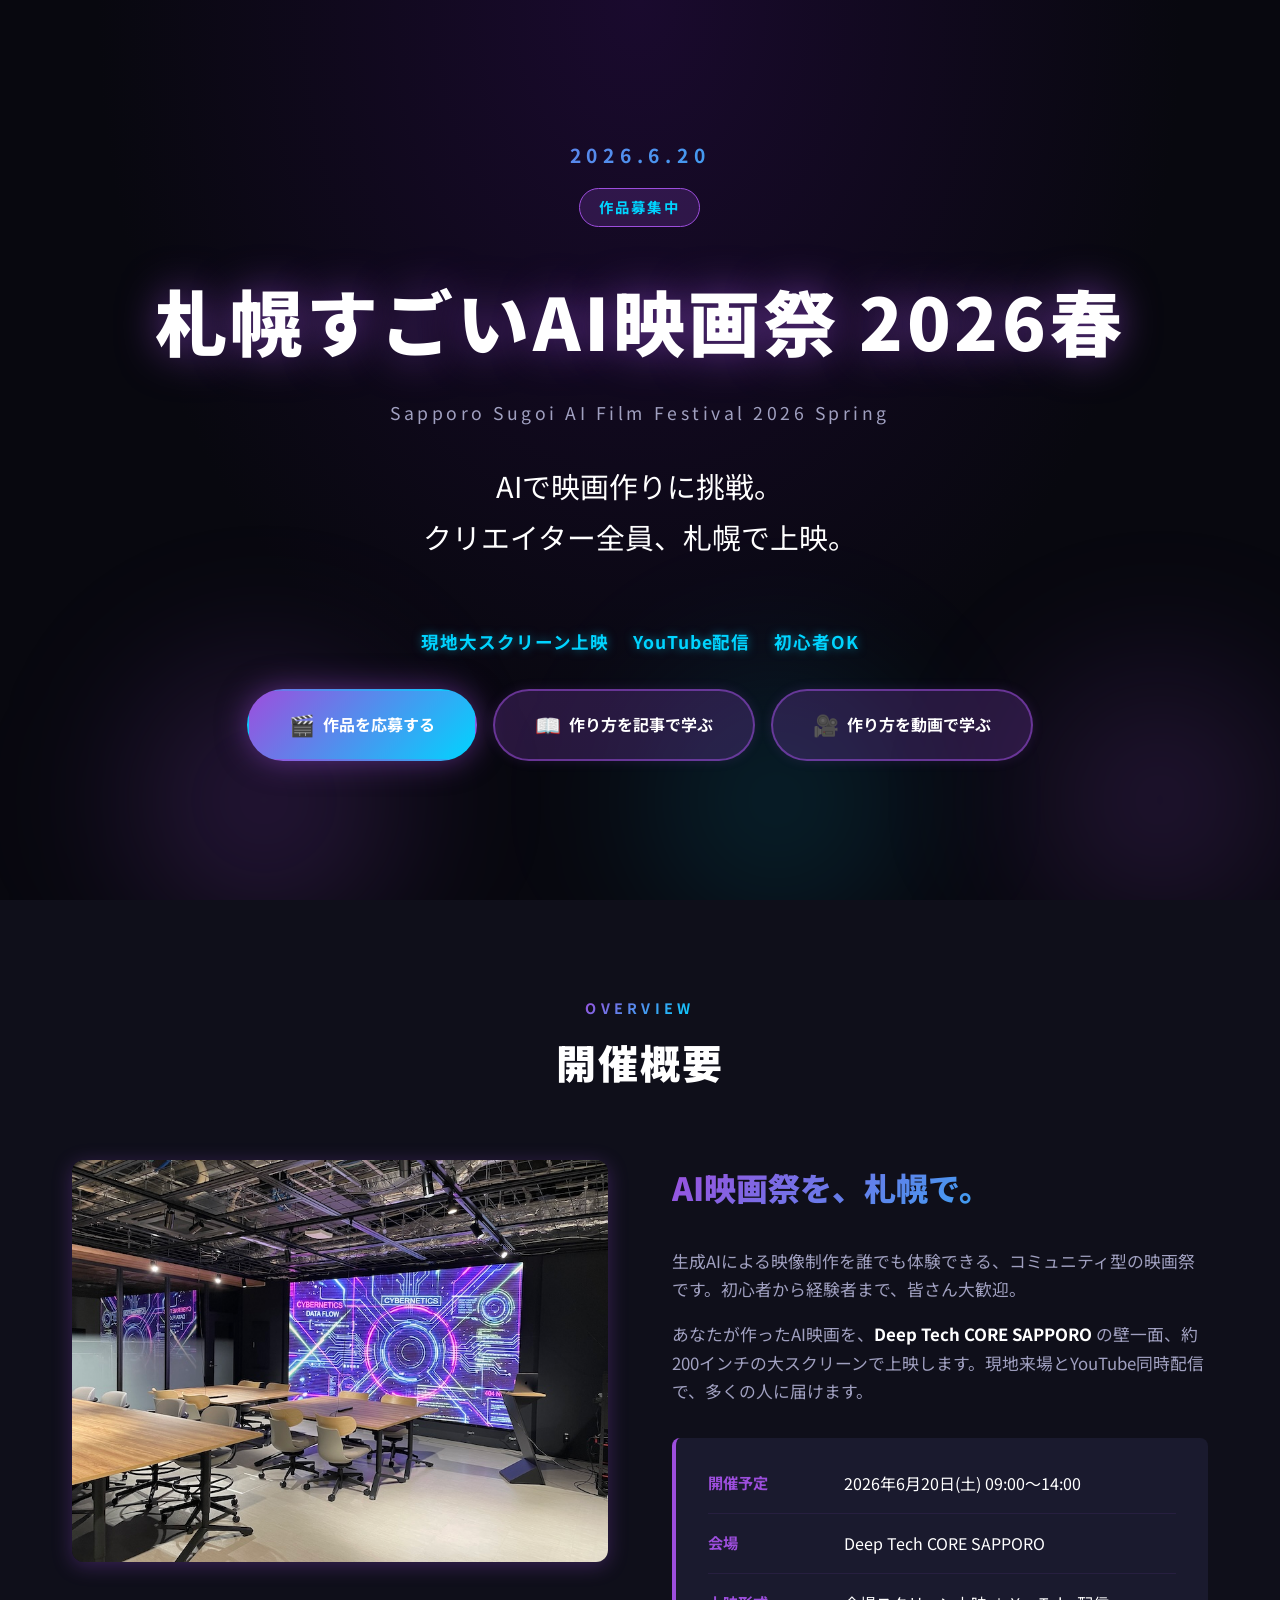
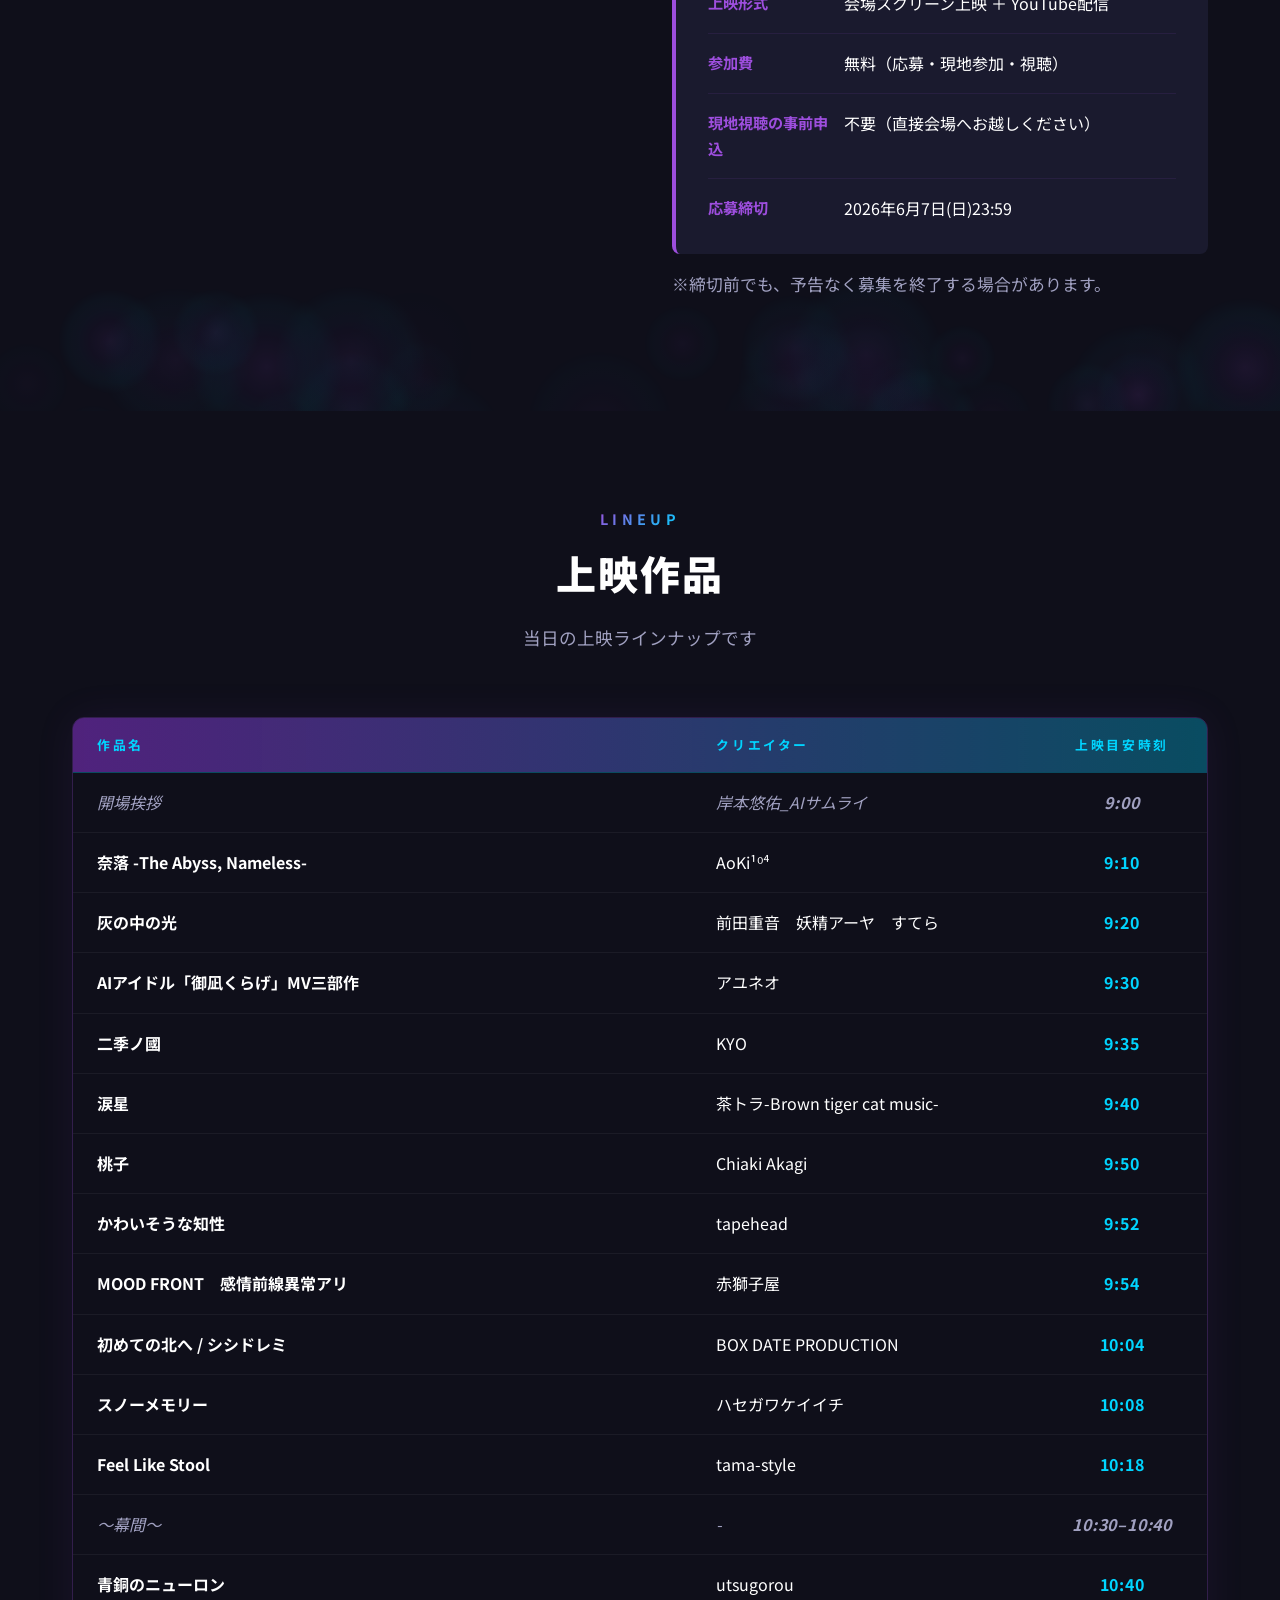
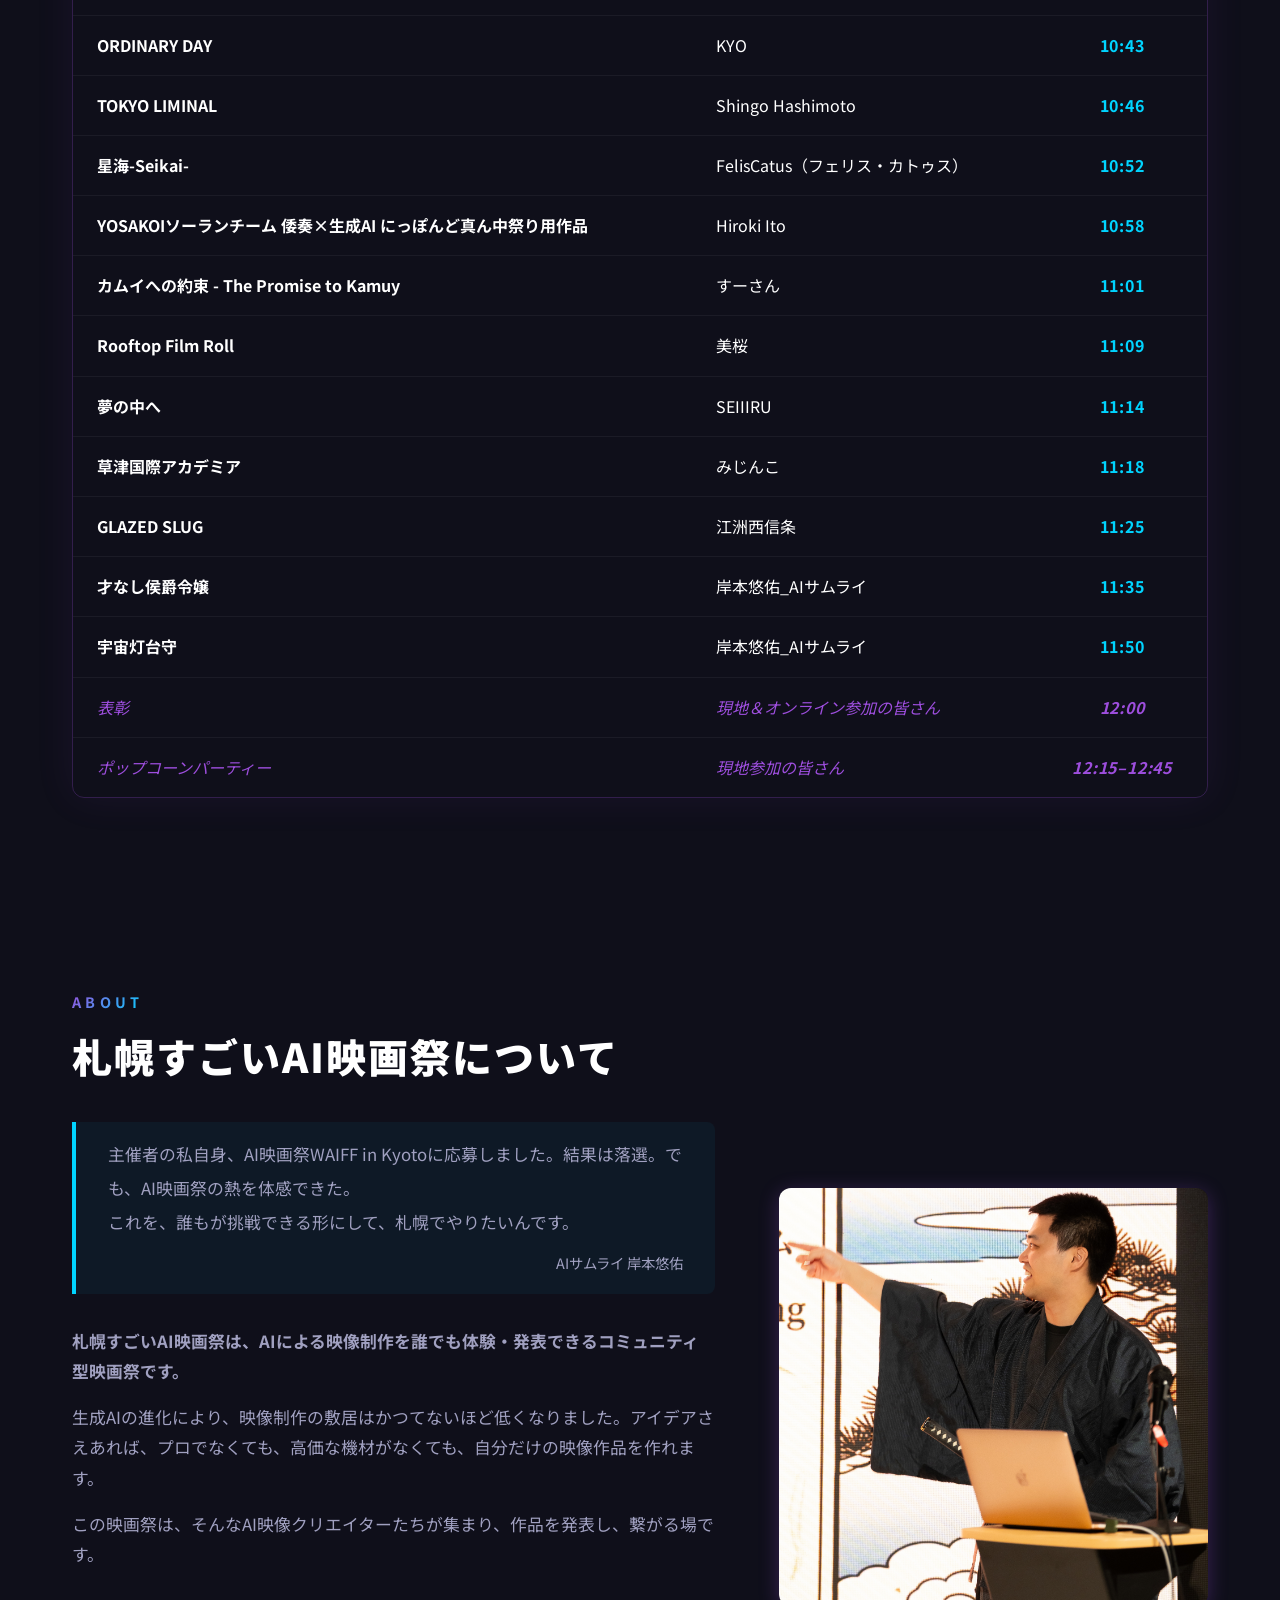
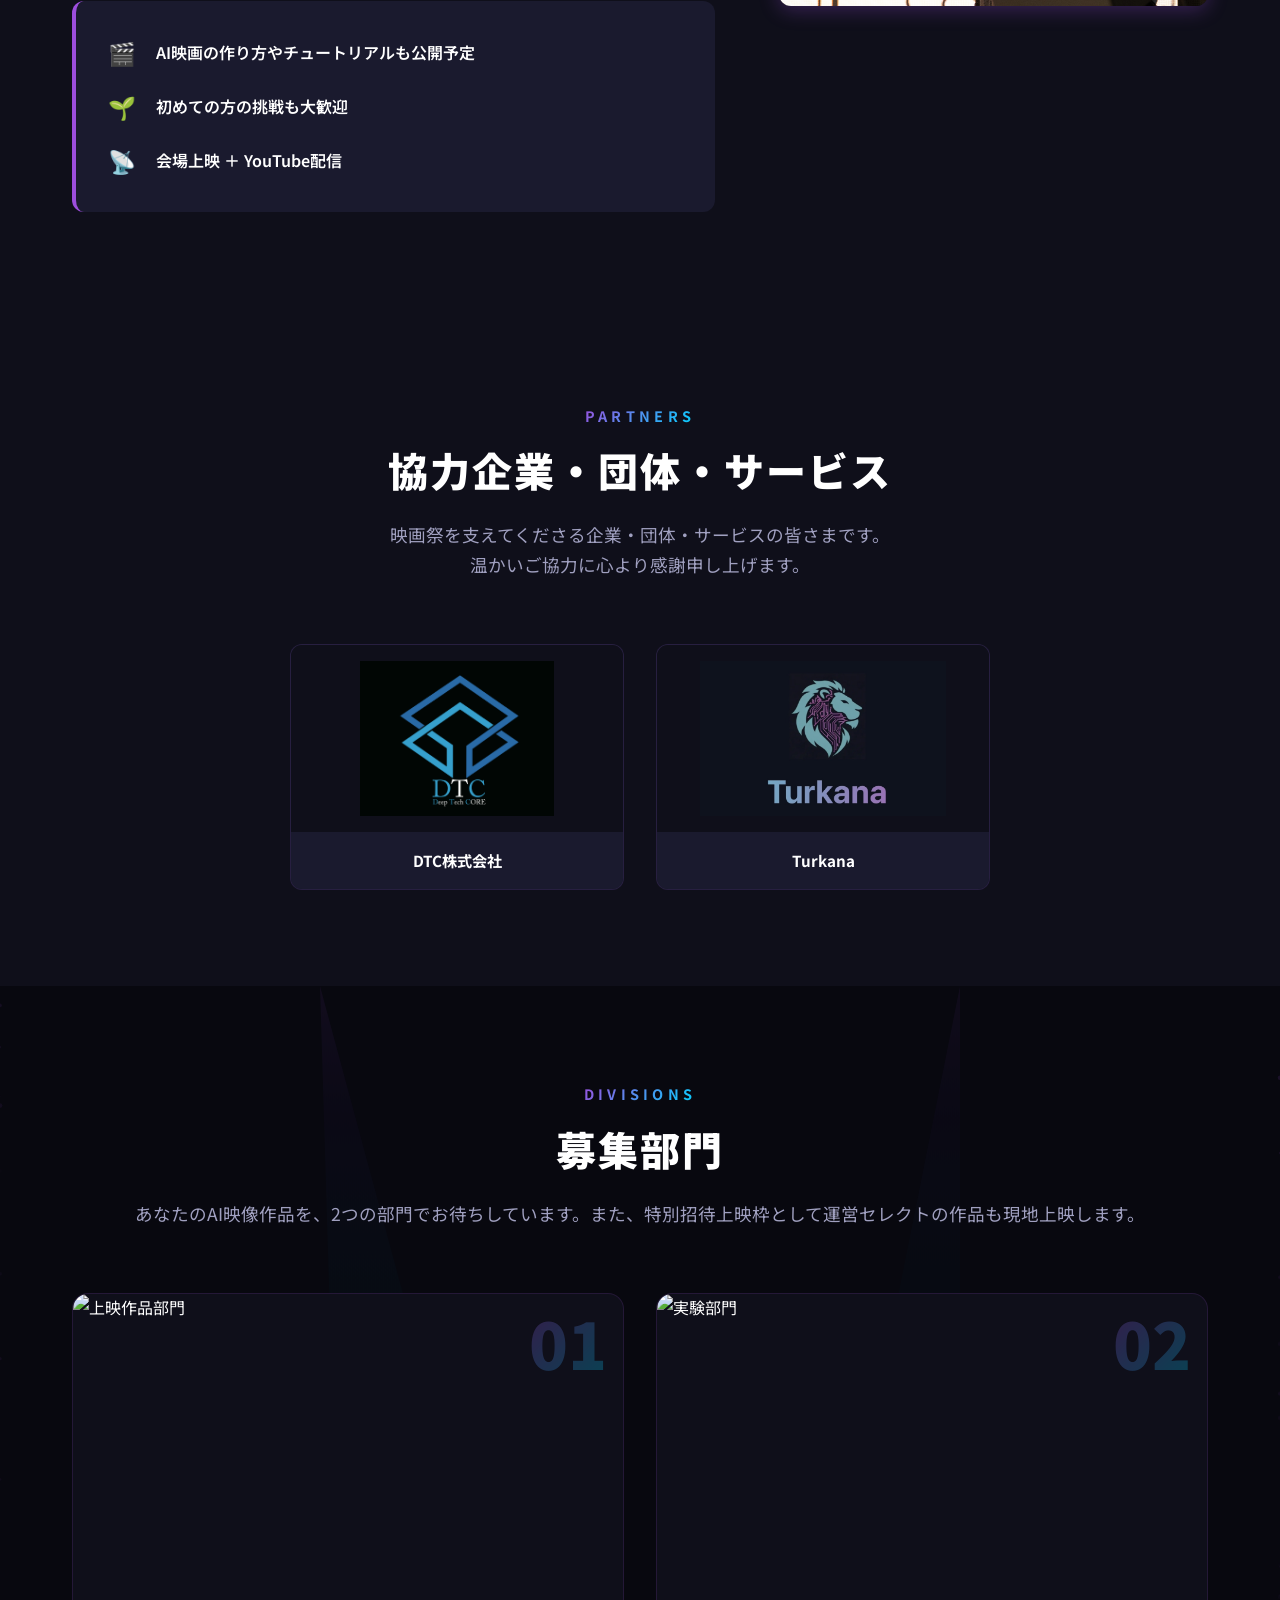
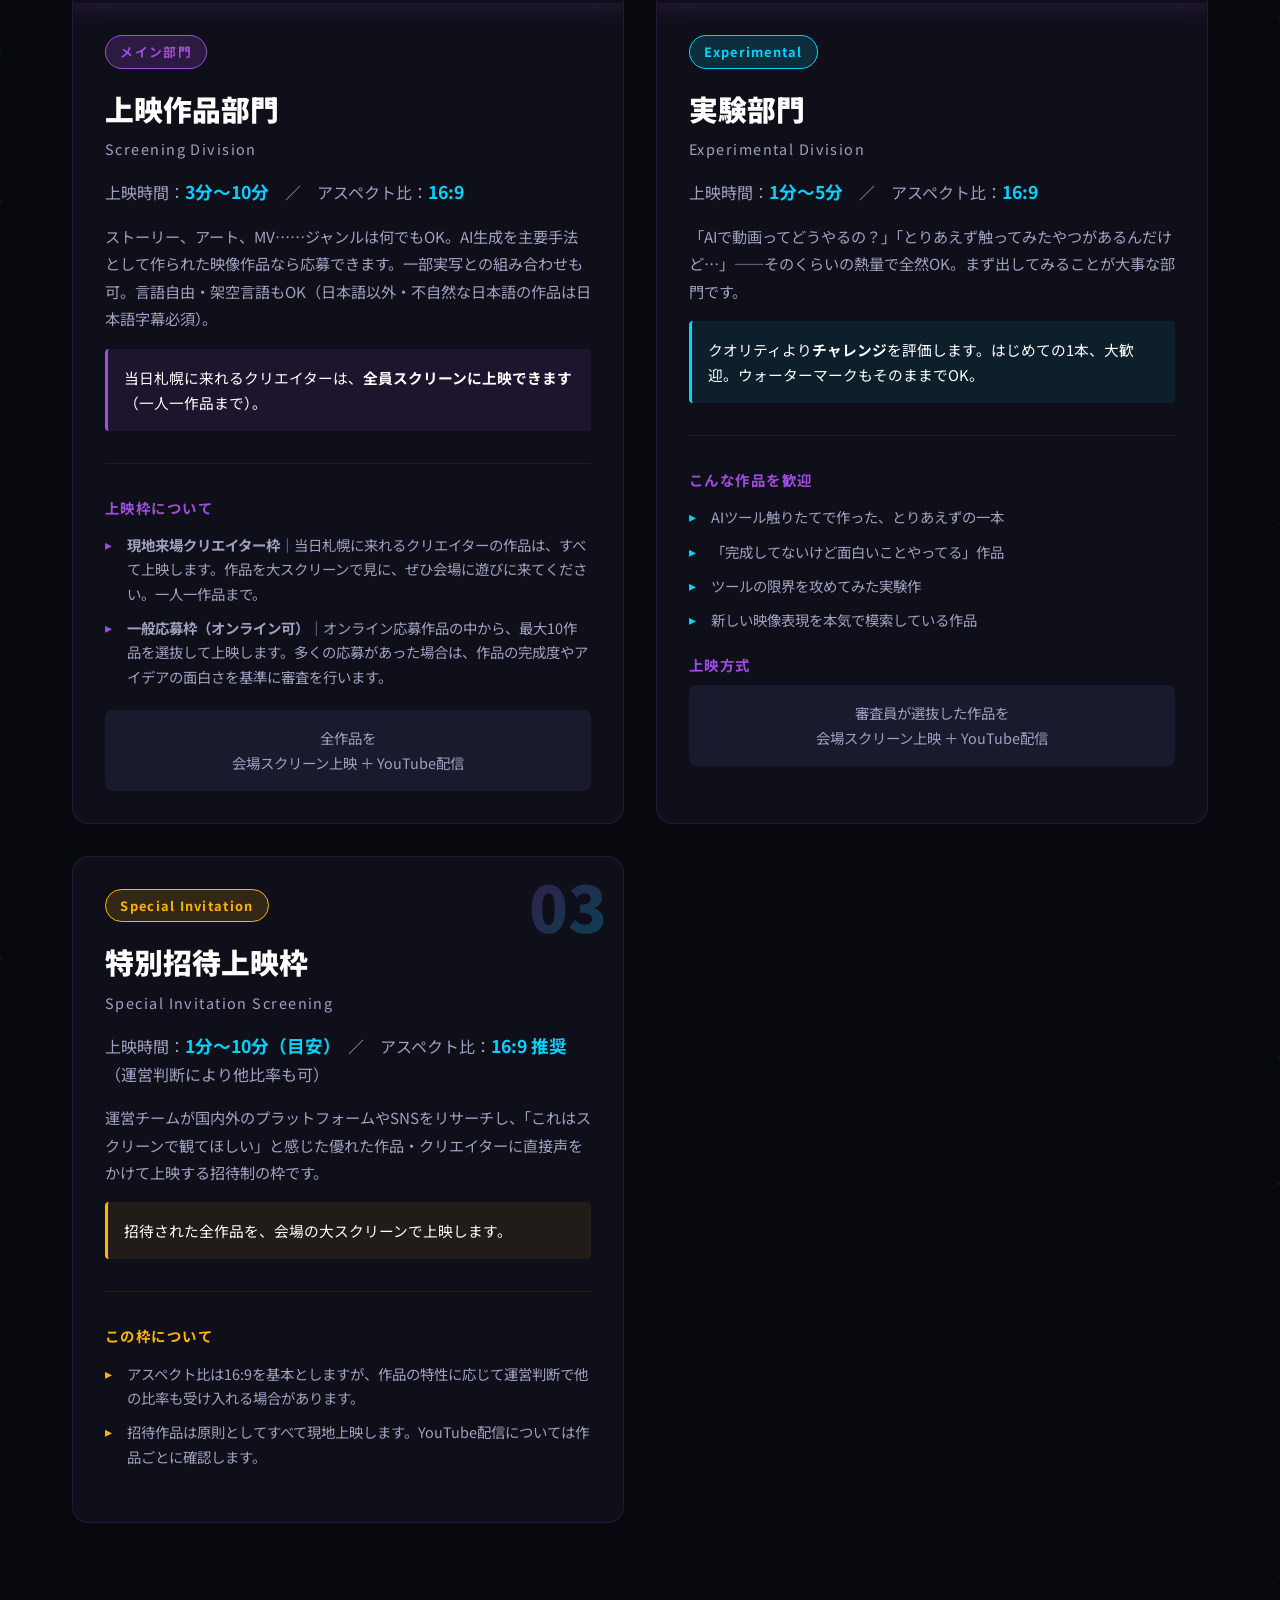
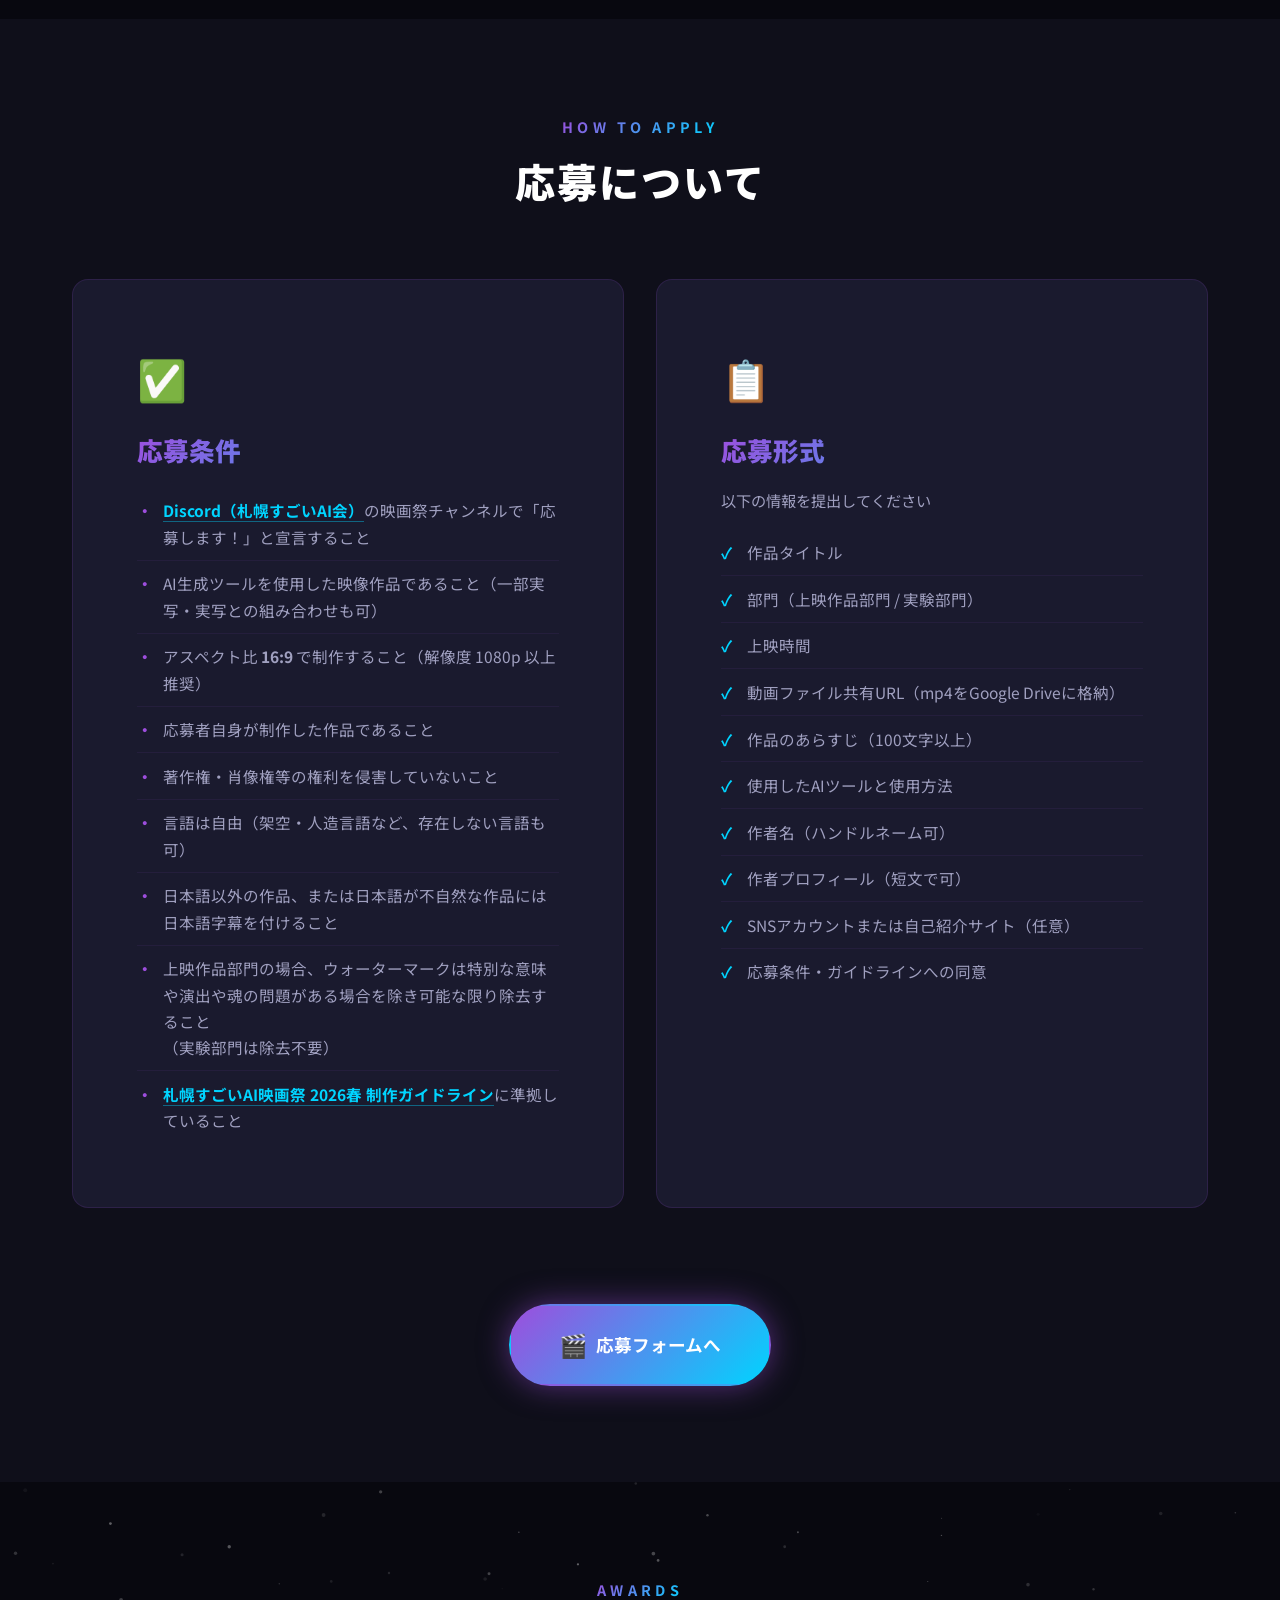
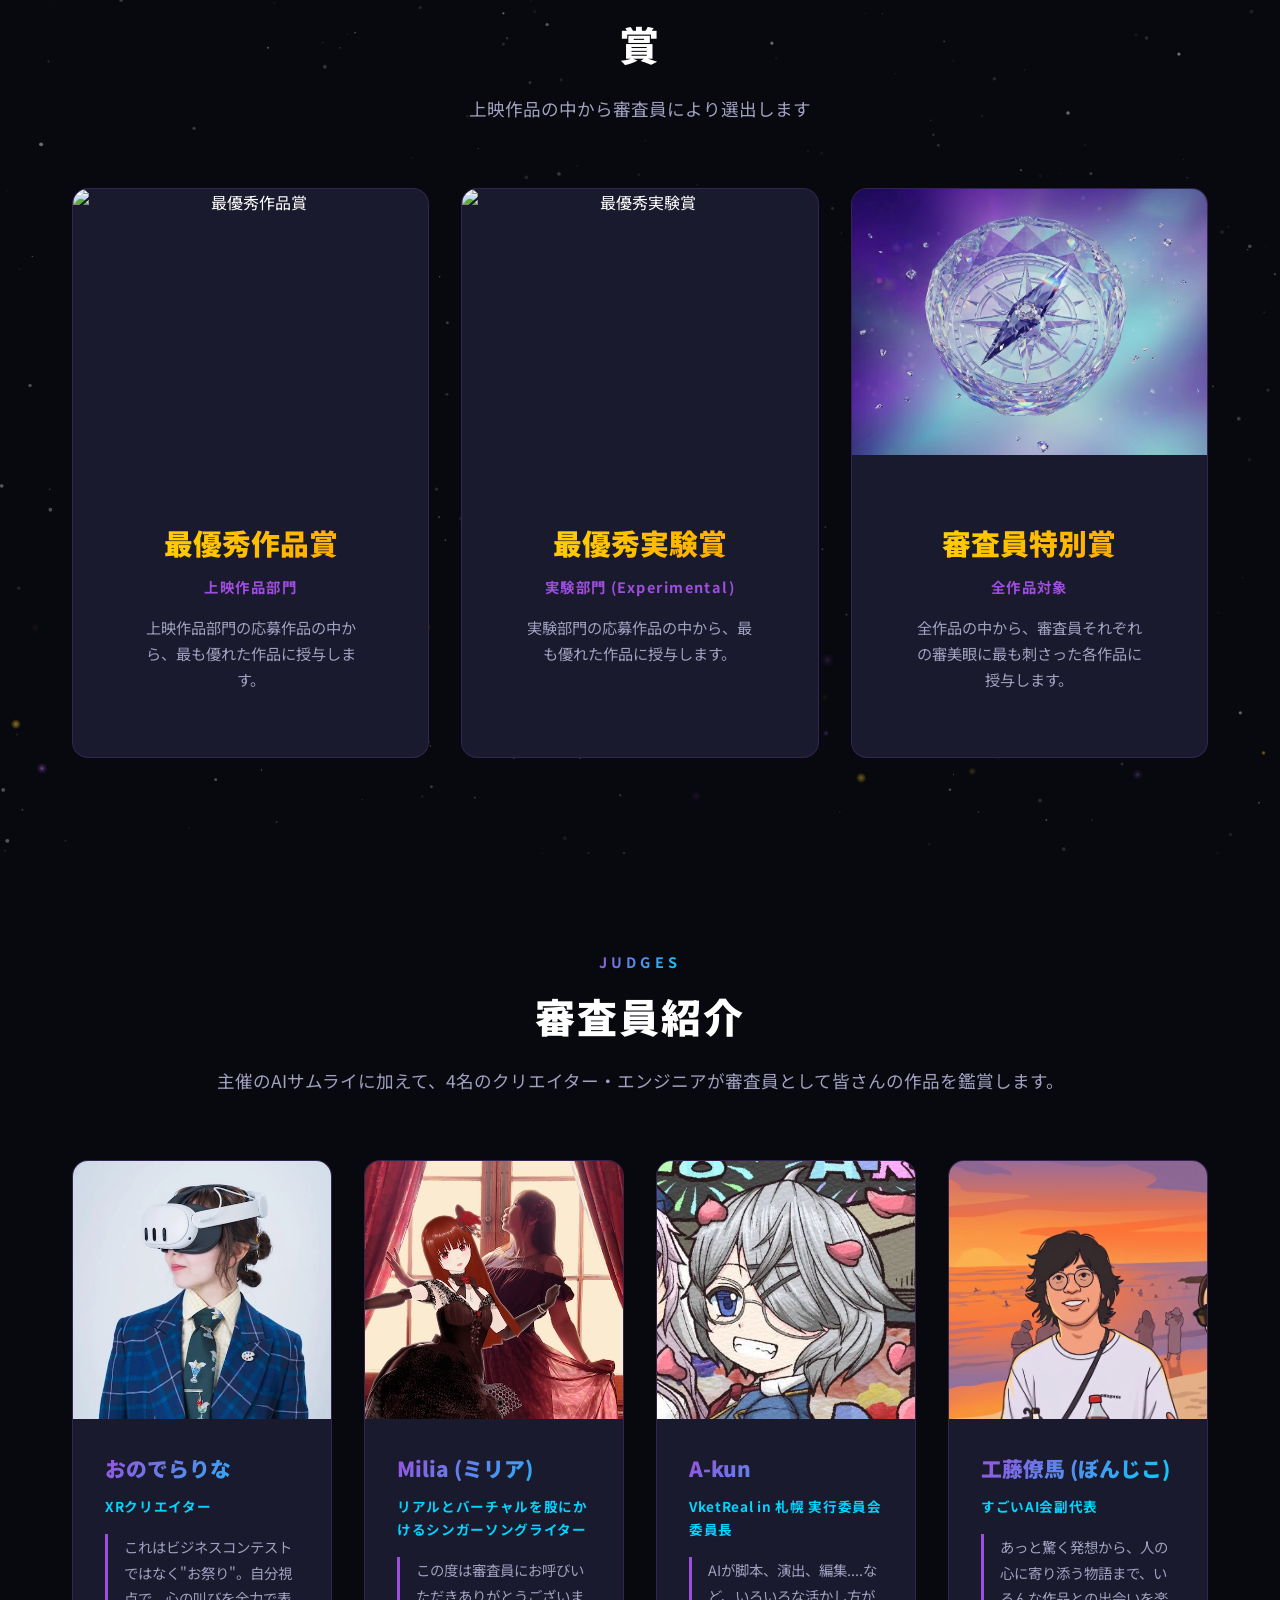
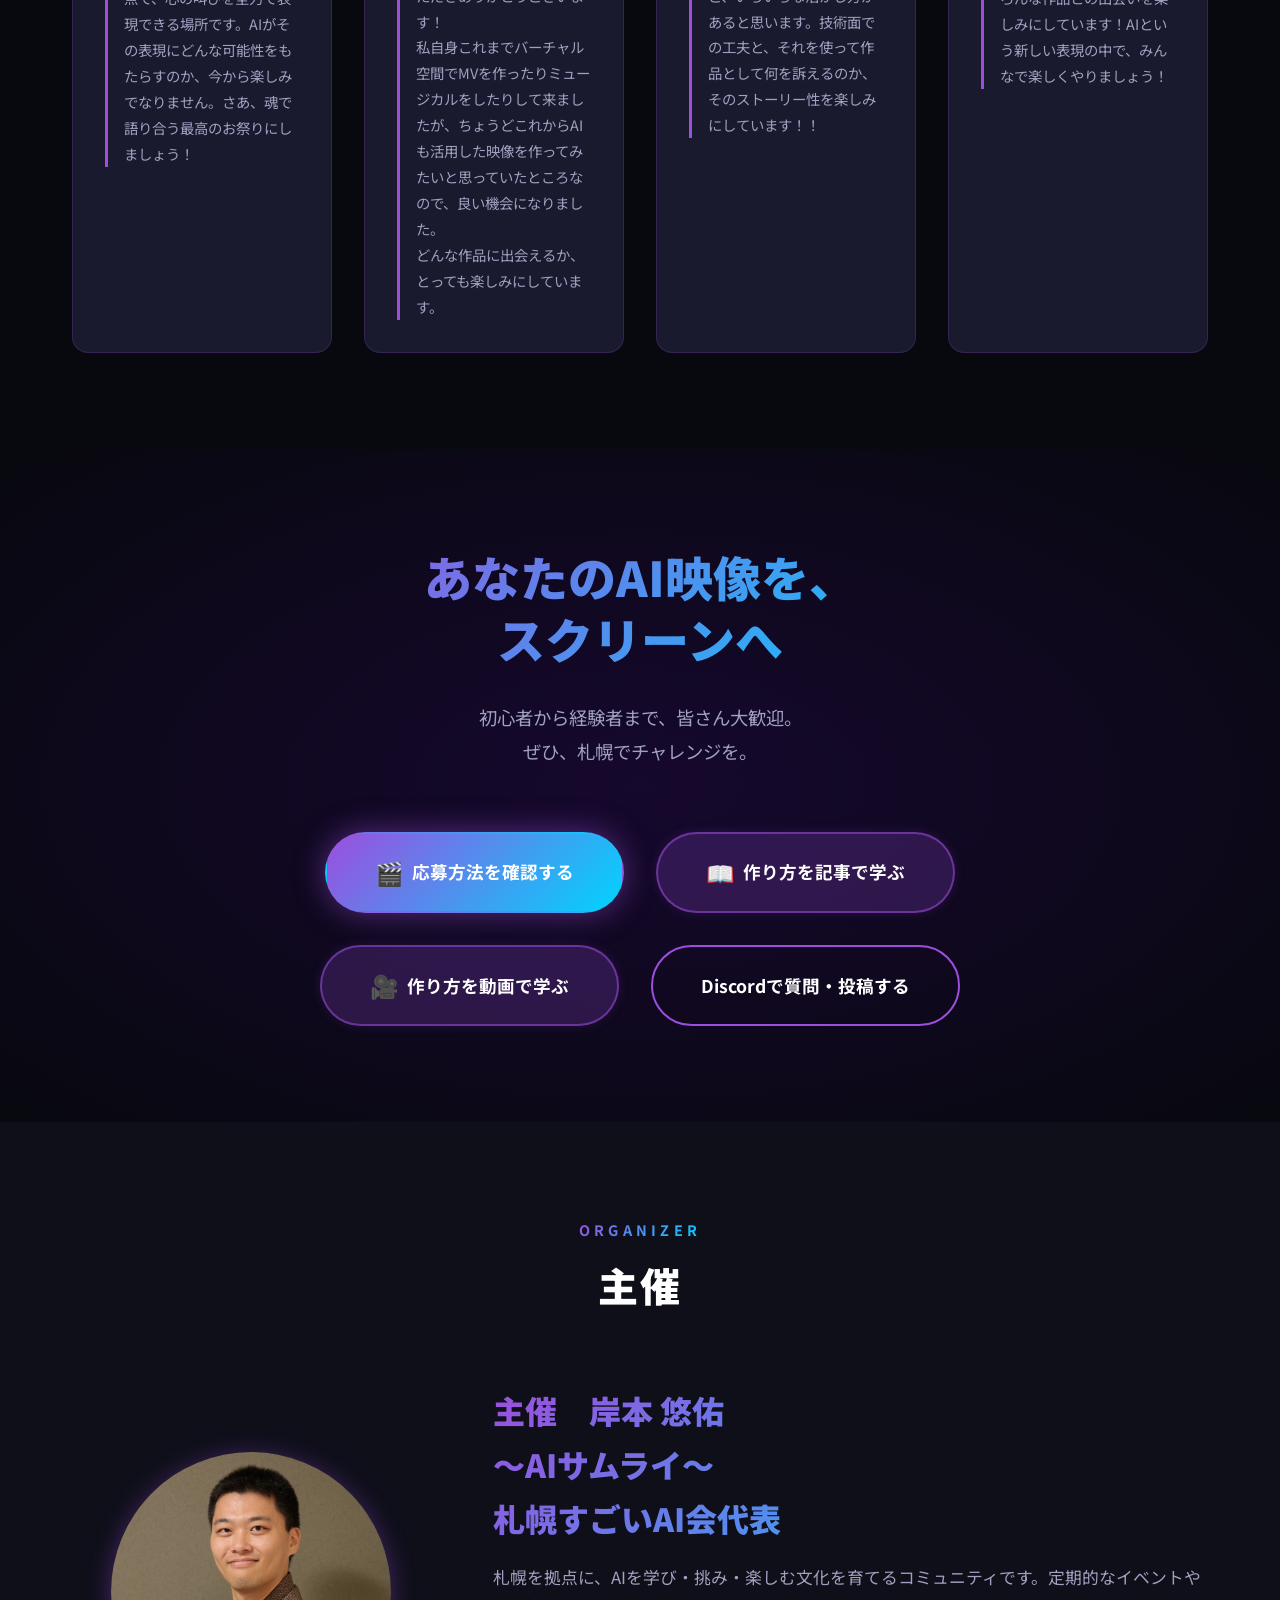
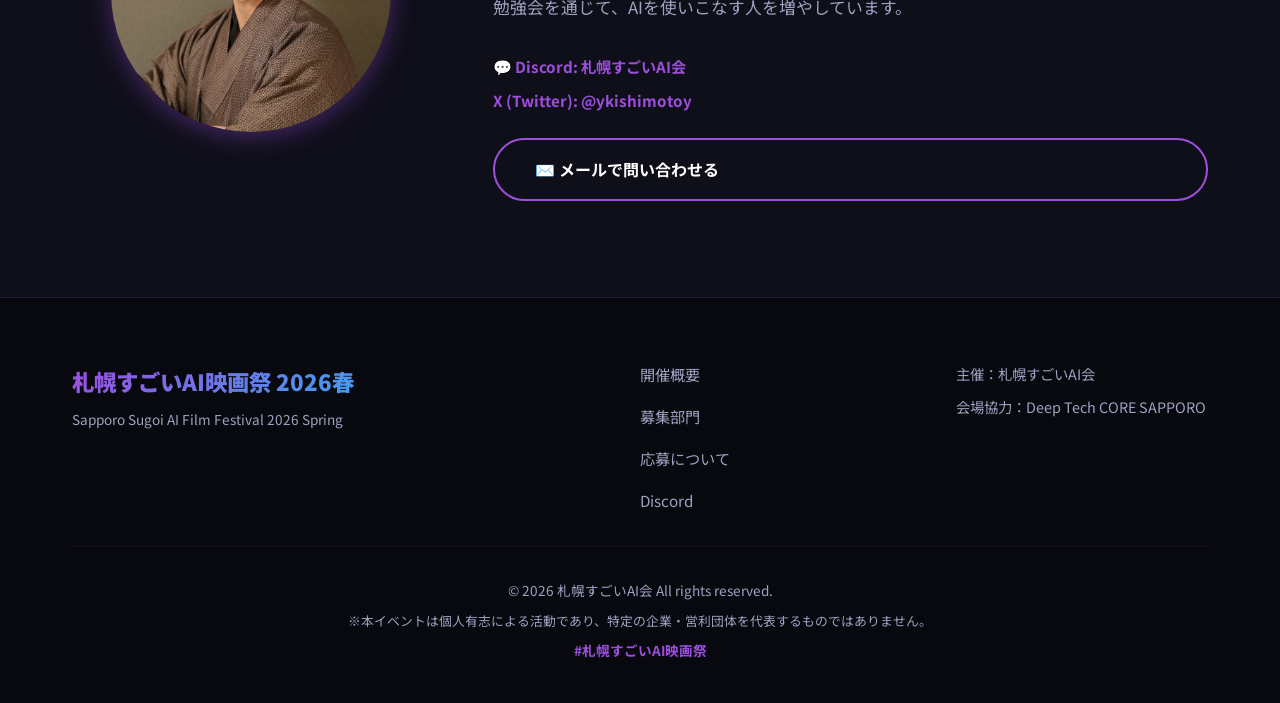
==== index.html @ 8b25ab19 "remove date prefix from screening section description Co-Authored-By: Claude Sonnet 4.6 <noreply@ant" ====
<!DOCTYPE html>
<html lang="ja">
<head>
    <meta charset="UTF-8">
    <meta name="viewport" content="width=device-width, initial-scale=1.0">
    <title>札幌すごいAI映画祭 2026春 | 作品募集中</title>
    <meta name="description" content="生成AIによる映像作品を募集します。AIを使った映画表現を、札幌のスクリーンで上映するコミュニティ型映画祭。2026年6月開催。">
    <!-- OGP Tags -->
    <meta property="og:title" content="札幌すごいAI映画祭 2026春 | 作品募集中">
    <meta property="og:description" content="生成AIによる映像作品を募集します。AIを使った映画表現を、札幌のスクリーンで上映するコミュニティ型映画祭。2026年6月開催。">
    <meta property="og:type" content="website">
    <meta property="og:url" content="https://film.sugoiai.org/">
    <meta property="og:site_name" content="札幌すごいAI映画祭 2026春">
    <meta property="og:image" content="https://film.sugoiai.org/images/logo.png">
    <meta property="og:image:width" content="1200">
    <meta property="og:image:height" content="630">
    <meta property="og:locale" content="ja_JP">
    <!-- Twitter Card Tags -->
    <meta name="twitter:card" content="summary_large_image">
    <meta name="twitter:title" content="札幌すごいAI映画祭 2026春 | 作品募集中">
    <meta name="twitter:description" content="生成AIによる映像作品を募集します。AIを使った映画表現を、札幌のスクリーンで上映するコミュニティ型映画祭。2026年6月開催。">
    <meta name="twitter:image" content="https://film.sugoiai.org/images/logo.png">
    <!-- Favicon -->
    <link rel="icon" type="image/png" href="images/logo.png">
    <link rel="apple-touch-icon" href="images/logo.png">
    <link rel="stylesheet" href="style.css">
    <link rel="preconnect" href="https://fonts.googleapis.com">
    <link rel="preconnect" href="https://fonts.gstatic.com" crossorigin>
    <link href="https://fonts.googleapis.com/css2?family=Noto+Sans+JP:wght@400;700;900&display=swap" rel="stylesheet">
</head>
<body>

    <!-- Hero Section -->
    <section id="hero" class="hero">
        <div class="hero-background">
            <div class="film-particle"></div>
            <div class="film-particle"></div>
            <div class="film-particle"></div>
        </div>
        <div class="hero-placeholder-wrap">
            <!-- [PLACEHOLDER] メインビジュアル画像（推奨: 1920×1080px、映画祭ロゴ入りキービジュアル） -->
        </div>
        <div class="container hero-content">
            <div class="hero-date">2026.6.20</div>
            <div class="hero-badge">作品募集中</div>
            <h1 class="hero-title">
                <span class="title-main">札幌すごいAI映画祭 2026春</span>
                <span class="title-sub">Sapporo Sugoi AI Film Festival 2026 Spring</span>
            </h1>
            <p class="hero-tagline">AIで映画作りに挑戦。<br>クリエイター全員、札幌で上映。</p>
            <div class="hero-info-badge">
                <span>現地大スクリーン上映</span>
                <span>YouTube配信</span>
                <span>初心者OK</span>
            </div>
            <div class="hero-cta">
                <a href="#divisions" class="btn btn-primary">
                    <span class="btn-icon">🎬</span>
                    <span class="btn-text">作品を応募する</span>
                </a>
                <a href="https://zenn.dev/acntechjp/articles/0f53e090b62657" target="_blank" rel="noopener noreferrer" class="btn btn-learn">
                    <span class="btn-icon">📖</span>
                    <span class="btn-text">作り方を記事で学ぶ</span>
                </a>
                <a href="https://dojo.sugoiai.org/#creative" target="_blank" rel="noopener noreferrer" class="btn btn-learn">
                    <span class="btn-icon">🎥</span>
                    <span class="btn-text">作り方を動画で学ぶ</span>
                </a>
            </div>
        </div>
    </section>

    <!-- Overview Section -->
    <section id="overview" class="section overview">
        <canvas id="filmGrainCanvas" class="film-grain-canvas"></canvas>
        <div class="container">
            <div class="section-header">
                <h2 class="section-title">
                    <span class="title-en">OVERVIEW</span>
                    <span class="title-ja">開催概要</span>
                </h2>
            </div>
            <div class="overview-content">
                <div class="overview-main">
                    <div class="overview-image-wrap">
                        <img src="images/DTC.JPG" alt="Deep Tech CORE SAPPORO 会場" class="venue-image">
                    </div>
                    <div class="overview-text">
                        <h3 class="overview-subtitle">AI映画祭を、札幌で。</h3>
                        <p>生成AIによる映像制作を誰でも体験できる、コミュニティ型の映画祭です。初心者から経験者まで、皆さん大歓迎。</p>
                        <p>あなたが作ったAI映画を、<strong>Deep Tech CORE SAPPORO</strong> の壁一面、約200インチの大スクリーンで上映します。現地来場とYouTube同時配信で、多くの人に届けます。</p>
                        <div class="event-info">
                            <div class="info-item">
                                <div class="info-label">開催予定</div>
                                <div class="info-value">2026年6月20日(土) 09:00〜14:00</div>
                            </div>
                            <div class="info-item">
                                <div class="info-label">会場</div>
                                <div class="info-value">Deep Tech CORE SAPPORO</div>
                            </div>
                            <div class="info-item">
                                <div class="info-label">上映形式</div>
                                <div class="info-value">会場スクリーン上映 ＋ YouTube配信</div>
                            </div>
                            <div class="info-item">
                                <div class="info-label">参加費</div>
                                <div class="info-value">無料（応募・現地参加・視聴）</div>
                            </div>
                            <div class="info-item">
                                <div class="info-label">現地視聴の事前申込</div>
                                <div class="info-value">不要（直接会場へお越しください）</div>
                            </div>
                            <div class="info-item">
                                <div class="info-label">応募締切</div>
                                <div class="info-value">2026年6月7日(日)23:59</div>
                            </div>
                        </div>
                        <p class="overview-note">※締切前でも、予告なく募集を終了する場合があります。</p>
                    </div>
                </div>
            </div>
        </div>
    </section>

    <!-- Screening Works Section -->
    <section id="screening" class="section screening">
        <div class="container">
            <div class="section-header">
                <h2 class="section-title">
                    <span class="title-en">LINEUP</span>
                    <span class="title-ja">上映作品</span>
                </h2>
                <p class="section-description">当日の上映ラインナップです</p>
            </div>
            <div class="screening-table-wrap">
                <table class="screening-table">
                    <thead>
                        <tr>
                            <th>作品名</th>
                            <th>クリエイター</th>
                            <th>上映目安時刻</th>
                        </tr>
                    </thead>
                    <tbody>
                        <tr class="screening-row-intermission">
                            <td data-label="作品名">開場挨拶</td>
                            <td data-label="クリエイター">岸本悠佑_AIサムライ</td>
                            <td data-label="上映目安時刻">9:00</td>
                        </tr>
                        <tr>
                            <td data-label="作品名">奈落 -The Abyss, Nameless-</td>
                            <td data-label="クリエイター">AoKi¹⁰⁴</td>
                            <td data-label="上映目安時刻">9:10</td>
                        </tr>
                        <tr>
                            <td data-label="作品名">灰の中の光</td>
                            <td data-label="クリエイター">前田重音　妖精アーヤ　すてら</td>
                            <td data-label="上映目安時刻">9:20</td>
                        </tr>
                        <tr>
                            <td data-label="作品名">AIアイドル「御凪くらげ」MV三部作</td>
                            <td data-label="クリエイター">アユネオ</td>
                            <td data-label="上映目安時刻">9:30</td>
                        </tr>
                        <tr>
                            <td data-label="作品名">二季ノ國</td>
                            <td data-label="クリエイター">KYO</td>
                            <td data-label="上映目安時刻">9:35</td>
                        </tr>
                        <tr>
                            <td data-label="作品名">涙星</td>
                            <td data-label="クリエイター">茶トラ-Brown tiger cat music-</td>
                            <td data-label="上映目安時刻">9:40</td>
                        </tr>
                        <tr>
                            <td data-label="作品名">桃子</td>
                            <td data-label="クリエイター">Chiaki Akagi</td>
                            <td data-label="上映目安時刻">9:50</td>
                        </tr>
                        <tr>
                            <td data-label="作品名">かわいそうな知性</td>
                            <td data-label="クリエイター">tapehead</td>
                            <td data-label="上映目安時刻">9:52</td>
                        </tr>
                        <tr>
                            <td data-label="作品名">MOOD FRONT　感情前線異常アリ</td>
                            <td data-label="クリエイター">赤獅子屋</td>
                            <td data-label="上映目安時刻">9:54</td>
                        </tr>
                        <tr>
                            <td data-label="作品名">初めての北へ / シシドレミ</td>
                            <td data-label="クリエイター">BOX DATE PRODUCTION</td>
                            <td data-label="上映目安時刻">10:04</td>
                        </tr>
                        <tr>
                            <td data-label="作品名">スノーメモリー</td>
                            <td data-label="クリエイター">ハセガワケイイチ</td>
                            <td data-label="上映目安時刻">10:08</td>
                        </tr>
                        <tr>
                            <td data-label="作品名">Feel Like Stool</td>
                            <td data-label="クリエイター">tama-style</td>
                            <td data-label="上映目安時刻">10:18</td>
                        </tr>
                        <tr class="screening-row-intermission">
                            <td data-label="作品名">〜幕間〜</td>
                            <td data-label="クリエイター">-</td>
                            <td data-label="上映目安時刻">10:30–10:40</td>
                        </tr>
                        <tr>
                            <td data-label="作品名">青銅のニューロン</td>
                            <td data-label="クリエイター">utsugorou</td>
                            <td data-label="上映目安時刻">10:40</td>
                        </tr>
                        <tr>
                            <td data-label="作品名">ORDINARY DAY</td>
                            <td data-label="クリエイター">KYO</td>
                            <td data-label="上映目安時刻">10:43</td>
                        </tr>
                        <tr>
                            <td data-label="作品名">TOKYO LIMINAL</td>
                            <td data-label="クリエイター">Shingo Hashimoto</td>
                            <td data-label="上映目安時刻">10:46</td>
                        </tr>
                        <tr>
                            <td data-label="作品名">星海-Seikai-</td>
                            <td data-label="クリエイター">FelisCatus（フェリス・カトゥス）</td>
                            <td data-label="上映目安時刻">10:52</td>
                        </tr>
                        <tr>
                            <td data-label="作品名">YOSAKOIソーランチーム 倭奏×生成AI にっぽんど真ん中祭り用作品</td>
                            <td data-label="クリエイター">Hiroki Ito</td>
                            <td data-label="上映目安時刻">10:58</td>
                        </tr>
                        <tr>
                            <td data-label="作品名">カムイへの約束 - The Promise to Kamuy</td>
                            <td data-label="クリエイター">すーさん</td>
                            <td data-label="上映目安時刻">11:01</td>
                        </tr>
                        <tr>
                            <td data-label="作品名">Rooftop Film Roll</td>
                            <td data-label="クリエイター">美桜</td>
                            <td data-label="上映目安時刻">11:09</td>
                        </tr>
                        <tr>
                            <td data-label="作品名">夢の中へ</td>
                            <td data-label="クリエイター">SEIIIRU</td>
                            <td data-label="上映目安時刻">11:14</td>
                        </tr>
                        <tr>
                            <td data-label="作品名">草津国際アカデミア</td>
                            <td data-label="クリエイター">みじんこ</td>
                            <td data-label="上映目安時刻">11:18</td>
                        </tr>
                        <tr>
                            <td data-label="作品名">GLAZED SLUG</td>
                            <td data-label="クリエイター">江洲西信条</td>
                            <td data-label="上映目安時刻">11:25</td>
                        </tr>
                        <tr>
                            <td data-label="作品名">才なし侯爵令嬢</td>
                            <td data-label="クリエイター">岸本悠佑_AIサムライ</td>
                            <td data-label="上映目安時刻">11:35</td>
                        </tr>
                        <tr>
                            <td data-label="作品名">宇宙灯台守</td>
                            <td data-label="クリエイター">岸本悠佑_AIサムライ</td>
                            <td data-label="上映目安時刻">11:50</td>
                        </tr>
                        <tr class="screening-row-purple">
                            <td data-label="作品名">表彰</td>
                            <td data-label="クリエイター">現地＆オンライン参加の皆さん</td>
                            <td data-label="上映目安時刻">12:00</td>
                        </tr>
                        <tr class="screening-row-purple">
                            <td data-label="作品名">ポップコーンパーティー</td>
                            <td data-label="クリエイター">現地参加の皆さん</td>
                            <td data-label="上映目安時刻">12:15–12:45</td>
                        </tr>
                    </tbody>
                </table>
            </div>
        </div>
    </section>

    <!-- About Section -->
    <section id="about" class="section about-festival">
        <canvas id="rippleCanvas" class="ripple-canvas"></canvas>
        <div class="container">
            <div class="about-content">
                <div class="about-text">
                    <div class="section-header" style="text-align:left; margin-bottom: 2rem;">
                        <h2 class="section-title" style="align-items: flex-start;">
                            <span class="title-en">ABOUT</span>
                            <span class="title-ja">札幌すごいAI映画祭について</span>
                        </h2>
                    </div>
                    <blockquote class="about-origin">
                        主催者の私自身、AI映画祭WAIFF in Kyotoに応募しました。結果は落選。でも、AI映画祭の熱を体感できた。<br>
                        これを、誰もが挑戦できる形にして、札幌でやりたいんです。<br>
                        <span class="about-origin-sig">AIサムライ 岸本悠佑</span>
                    </blockquote>
                    <p class="about-lead">
                        札幌すごいAI映画祭は、AIによる映像制作を誰でも体験・発表できるコミュニティ型映画祭です。
                    </p>
                    <p>
                        生成AIの進化により、映像制作の敷居はかつてないほど低くなりました。アイデアさえあれば、プロでなくても、高価な機材がなくても、自分だけの映像作品を作れます。
                    </p>
                    <p>
                        この映画祭は、そんなAI映像クリエイターたちが集まり、作品を発表し、繋がる場です。
                    </p>
                    <div class="about-features">
                        <div class="about-feature">
                            <span class="feature-icon">🎬</span>
                            <span class="feature-text">AI映画の作り方やチュートリアルも公開予定</span>
                        </div>
                        <div class="about-feature">
                            <span class="feature-icon">🌱</span>
                            <span class="feature-text">初めての方の挑戦も大歓迎</span>
                        </div>
                        <div class="about-feature">
                            <span class="feature-icon">📡</span>
                            <span class="feature-text">会場上映 ＋ YouTube配信</span>
                        </div>
                    </div>
                </div>
                <div class="about-image">
                    <img src="images/samurai.jpg" alt="イベントの雰囲気" class="about-photo">
                </div>
            </div>
        </div>
    </section>

    <!-- Partners Section -->
    <section id="partners" class="section partners">
        <div class="container">
            <div class="section-header">
                <h2 class="section-title">
                    <span class="title-en">PARTNERS</span>
                    <span class="title-ja">協力企業・団体・サービス</span>
                </h2>
                <p class="section-description">映画祭を支えてくださる企業・団体・サービスの皆さまです。<br>温かいご協力に心より感謝申し上げます。</p>
            </div>
            <div class="partners-grid">
                <a href="https://deeptech-core.com" target="_blank" rel="noopener noreferrer" class="partner-card">
                    <div class="partner-logo">
                        <img src="images/DTC_logo.png" alt="DTC株式会社">
                    </div>
                    <div class="partner-name">DTC株式会社</div>
                </a>
                <a href="https://turkana.akajishiya.com" target="_blank" rel="noopener noreferrer" class="partner-card">
                    <div class="partner-logo">
                        <img src="images/turkana.png" alt="Turkana">
                    </div>
                    <div class="partner-name">Turkana</div>
                </a>
            </div>
        </div>
    </section>

    <!-- Divisions Section -->
    <section id="divisions" class="section divisions">
        <canvas id="projectorCanvas" class="projector-canvas"></canvas>
        <div class="container">
            <div class="section-header">
                <h2 class="section-title">
                    <span class="title-en">DIVISIONS</span>
                    <span class="title-ja">募集部門</span>
                </h2>
                <p class="section-description">あなたのAI映像作品を、2つの部門でお待ちしています。また、特別招待上映枠として運営セレクトの作品も現地上映します。</p>
            </div>
            <div class="divisions-grid">

                <!-- Division 1: 上映作品部門 -->
                <div class="division-card division-main">
                    <div class="division-number">01</div>
                    <div class="division-image-wrap">
                        <img src="images/dtceiga.jpg" alt="上映作品部門" class="division-image">
                    </div>
                    <div class="division-content">
                        <div class="division-badge badge-main">メイン部門</div>
                        <h3 class="division-title">上映作品部門</h3>
                        <p class="division-subtitle">Screening Division</p>
                        <p class="division-duration">上映時間：<strong>3分〜10分</strong>　／　アスペクト比：<strong>16:9</strong></p>
                        <p class="division-description">
                            ストーリー、アート、MV……ジャンルは何でもOK。AI生成を主要手法として作られた映像作品なら応募できます。一部実写との組み合わせも可。言語自由・架空言語もOK（日本語以外・不自然な日本語の作品は日本語字幕必須）。
                        </p>
                        <div class="division-highlight">
                            当日札幌に来れるクリエイターは、<strong>全員スクリーンに上映できます</strong>（一人一作品まで）。
                        </div>
                        <div class="division-details">
                            <h4>上映枠について</h4>
                            <ul>
                                <li><strong>現地来場クリエイター枠</strong>｜当日札幌に来れるクリエイターの作品は、すべて上映します。作品を大スクリーンで見に、ぜひ会場に遊びに来てください。一人一作品まで。</li>
                                <li><strong>一般応募枠（オンライン可）</strong>｜オンライン応募作品の中から、最大10作品を選抜して上映します。多くの応募があった場合は、作品の完成度やアイデアの面白さを基準に審査を行います。</li>
                            </ul>
                            <p class="division-broadcast">全作品を<br>会場スクリーン上映 ＋ YouTube配信</p>
                        </div>
                    </div>
                </div>

                <!-- Division 2: 実験部門 -->
                <div class="division-card division-exp">
                    <div class="division-number">02</div>
                    <div class="division-image-wrap">
                        <img src="images/tikukann.jpg" alt="実験部門" class="division-image">
                    </div>
                    <div class="division-content">
                        <div class="division-badge badge-exp">Experimental</div>
                        <h3 class="division-title">実験部門</h3>
                        <p class="division-subtitle">Experimental Division</p>
                        <p class="division-duration">上映時間：<strong>1分〜5分</strong>　／　アスペクト比：<strong>16:9</strong></p>
                        <p class="division-description">
                            「AIで動画ってどうやるの？」「とりあえず触ってみたやつがあるんだけど…」——そのくらいの熱量で全然OK。まず出してみることが大事な部門です。
                        </p>
                        <div class="division-highlight">
                            クオリティより<strong>チャレンジ</strong>を評価します。はじめての1本、大歓迎。ウォーターマークもそのままでOK。
                        </div>
                        <div class="division-details">
                            <h4>こんな作品を歓迎</h4>
                            <ul>
                                <li>AIツール触りたてで作った、とりあえずの一本</li>
                                <li>「完成してないけど面白いことやってる」作品</li>
                                <li>ツールの限界を攻めてみた実験作</li>
                                <li>新しい映像表現を本気で模索している作品</li>
                            </ul>
                            <h4>上映方式</h4>
                            <p class="division-broadcast">審査員が選抜した作品を<br>会場スクリーン上映 ＋ YouTube配信</p>
                        </div>
                    </div>
                </div>

                <!-- Division 3: 特別招待上映枠 -->
                <div class="division-card division-special">
                    <div class="division-number">03</div>
                    <div class="division-content">
                        <div class="division-badge badge-special">Special Invitation</div>
                        <h3 class="division-title">特別招待上映枠</h3>
                        <p class="division-subtitle">Special Invitation Screening</p>
                        <p class="division-duration">上映時間：<strong>1分〜10分（目安）</strong>　／　アスペクト比：<strong>16:9 推奨</strong>（運営判断により他比率も可）</p>
                        <p class="division-description">
                            運営チームが国内外のプラットフォームやSNSをリサーチし、「これはスクリーンで観てほしい」と感じた優れた作品・クリエイターに直接声をかけて上映する招待制の枠です。
                        </p>
                        <div class="division-highlight">
                            招待された全作品を、会場の大スクリーンで上映します。
                        </div>
                        <div class="division-details">
                            <h4>この枠について</h4>
                            <ul>
                                <li>アスペクト比は16:9を基本としますが、作品の特性に応じて運営判断で他の比率も受け入れる場合があります。</li>
                                <li>招待作品は原則としてすべて現地上映します。YouTube配信については作品ごとに確認します。</li>
                            </ul>
                        </div>
                    </div>
                </div>

            </div>
        </div>
    </section>

    <!-- Application Section -->
    <section id="apply" class="section application">
        <div class="container">
            <div class="section-header">
                <h2 class="section-title">
                    <span class="title-en">HOW TO APPLY</span>
                    <span class="title-ja">応募について</span>
                </h2>
            </div>
            <div class="application-grid">

                <!-- 応募条件 -->
                <div class="apply-card">
                    <div class="apply-card-icon">✅</div>
                    <h3 class="apply-card-title">応募条件</h3>
                    <ul class="apply-list">
                        <li><a href="https://discord.gg/Ve2tQeN7cw" target="_blank" rel="noopener noreferrer" class="guideline-link">Discord（札幌すごいAI会）</a>の映画祭チャンネルで「応募します！」と宣言すること</li>
                        <li>AI生成ツールを使用した映像作品であること（一部実写・実写との組み合わせも可）</li>
                        <li>アスペクト比 <strong>16:9</strong> で制作すること（解像度 1080p 以上推奨）</li>
                        <li>応募者自身が制作した作品であること</li>
                        <li>著作権・肖像権等の権利を侵害していないこと</li>
                        <li>言語は自由（架空・人造言語など、存在しない言語も可）</li>
                        <li>日本語以外の作品、または日本語が不自然な作品には日本語字幕を付けること</li>
                        <li>上映作品部門の場合、ウォーターマークは特別な意味や演出や魂の問題がある場合を除き可能な限り除去すること<br>（実験部門は除去不要）</li>
                        <li><a href="guideline.html" target="_blank" rel="noopener noreferrer" class="guideline-link">札幌すごいAI映画祭 2026春 制作ガイドライン</a>に準拠していること</li>
                    </ul>
                </div>

                <!-- 応募形式 -->
                <div class="apply-card">
                    <div class="apply-card-icon">📋</div>
                    <h3 class="apply-card-title">応募形式</h3>
                    <p class="apply-card-subtitle">以下の情報を提出してください</p>
                    <ul class="apply-list apply-list-check">
                        <li>作品タイトル</li>
                        <li>部門（上映作品部門 / 実験部門）</li>
                        <li>上映時間</li>
                        <li>動画ファイル共有URL（mp4をGoogle Driveに格納）</li>
                        <li>作品のあらすじ（100文字以上）</li>
                        <li>使用したAIツールと使用方法</li>
                        <li>作者名（ハンドルネーム可）</li>
                        <li>作者プロフィール（短文で可）</li>
                        <li>SNSアカウントまたは自己紹介サイト（任意）</li>
                        <li>応募条件・ガイドラインへの同意</li>
                    </ul>
                </div>

            </div>

            <div class="apply-cta">
                <a href="https://docs.google.com/forms/d/e/1FAIpQLSdw81yD9tPYmb2fkc3K991iSC-BtaI0P9d-2xRXdMFocXxjYQ/viewform?usp=dialog" target="_blank" rel="noopener noreferrer" class="btn btn-primary btn-large">
                    <span class="btn-icon">🎬</span>
                    <span class="btn-text">応募フォームへ</span>
                </a>
            </div>
        </div>
    </section>

    <!-- Awards Section -->
    <section id="awards" class="section awards">
        <canvas id="sparkCanvas" class="spark-canvas"></canvas>
        <div class="container">
            <div class="section-header">
                <h2 class="section-title">
                    <span class="title-en">AWARDS</span>
                    <span class="title-ja">賞</span>
                </h2>
                <p class="section-description">上映作品の中から審査員により選出します</p>
            </div>
            <div class="awards-grid">
                <div class="award-card award-main">
                    <div class="award-image-wrap">
                        <img src="images/winner.png" alt="最優秀作品賞" class="award-image">
                    </div>
                    <div class="award-body">
                        <h3 class="award-title">最優秀作品賞</h3>
                        <p class="award-division">上映作品部門</p>
                        <p class="award-description">上映作品部門の応募作品の中から、最も優れた作品に授与します。</p>
                    </div>
                </div>
                <div class="award-card award-exp">
                    <div class="award-image-wrap">
                        <img src="images/flask.png" alt="最優秀実験賞" class="award-image">
                    </div>
                    <div class="award-body">
                        <h3 class="award-title">最優秀実験賞</h3>
                        <p class="award-division">実験部門 (Experimental)</p>
                        <p class="award-description">実験部門の応募作品の中から、最も優れた作品に授与します。</p>
                    </div>
                </div>
                <div class="award-card award-judge">
                    <div class="award-image-wrap">
                        <img src="images/compass.png" alt="審査員特別賞" class="award-image">
                    </div>
                    <div class="award-body">
                        <h3 class="award-title">審査員特別賞</h3>
                        <p class="award-division">全作品対象</p>
                        <p class="award-description">全作品の中から、審査員それぞれの審美眼に最も刺さった各作品に授与します。</p>
                    </div>
                </div>
            </div>
        </div>
    </section>

    <!-- Judges Section -->
    <section id="judges" class="section judges">
        <div class="container">
            <div class="section-header">
                <h2 class="section-title">
                    <span class="title-en">JUDGES</span>
                    <span class="title-ja">審査員紹介</span>
                </h2>
                <p class="section-description">主催のAIサムライに加えて、4名のクリエイター・エンジニアが審査員として皆さんの作品を鑑賞します。</p>
            </div>
            <div class="judges-grid">

                <!-- Judge 1 -->
                <div class="judge-card">
                    <div class="judge-image-wrap">
                        <img src="images/おのでらりな.jpg" alt="おのでらりな" class="judge-image">
                    </div>
                    <div class="judge-info">
                        <h3 class="judge-name">おのでらりな</h3>
                        <p class="judge-title">XRクリエイター</p>
                        <blockquote class="judge-comment">これはビジネスコンテストではなく"お祭り"。自分視点で、心の叫びを全力で表現できる場所です。AIがその表現にどんな可能性をもたらすのか、今から楽しみでなりません。さあ、魂で語り合う最高のお祭りにしましょう！</blockquote>
                    </div>
                </div>

                <!-- Judge 2 -->
                <div class="judge-card">
                    <div class="judge-image-wrap">
                        <img src="images/Milia.jpg" alt="Milia(ミリア)" class="judge-image">
                    </div>
                    <div class="judge-info">
                        <h3 class="judge-name">Milia (ミリア)</h3>
                        <p class="judge-title">リアルとバーチャルを股にかけるシンガーソングライター</p>
                        <blockquote class="judge-comment">この度は審査員にお呼びいただきありがとうございます！<br>私自身これまでバーチャル空間でMVを作ったりミュージカルをしたりして来ましたが、ちょうどこれからAIも活用した映像を作ってみたいと思っていたところなので、良い機会になりました。<br>どんな作品に出会えるか、とっても楽しみにしています。</blockquote>
                    </div>
                </div>

                <!-- Judge 3 -->
                <div class="judge-card">
                    <div class="judge-image-wrap">
                        <img src="images/akun.png" alt="A-kun" class="judge-image">
                    </div>
                    <div class="judge-info">
                        <h3 class="judge-name">A-kun</h3>
                        <p class="judge-title">VketReal in 札幌 実行委員会 委員長</p>
                        <blockquote class="judge-comment">AIが脚本、演出、編集....など、いろいろな活かし方があると思います。技術面での工夫と、それを使って作品として何を訴えるのか、そのストーリー性を楽しみにしています！！</blockquote>
                    </div>
                </div>

                <!-- Judge 4 -->
                <div class="judge-card">
                    <div class="judge-image-wrap">
                        <img src="images/bonjiko.png" alt="工藤僚馬(ぼんじこ)" class="judge-image">
                    </div>
                    <div class="judge-info">
                        <h3 class="judge-name">工藤僚馬 (ぼんじこ)</h3>
                        <p class="judge-title">すごいAI会副代表</p>
                        <blockquote class="judge-comment">あっと驚く発想から、人の心に寄り添う物語まで、いろんな作品との出会いを楽しみにしています！AIという新しい表現の中で、みんなで楽しくやりましょう！</blockquote>
                    </div>
                </div>

            </div>
        </div>
    </section>

    <!-- CTA Section -->
    <section id="cta" class="section cta-section">
        <div class="container">
            <div class="cta-content">
                <h2 class="cta-title">あなたのAI映像を、<br>スクリーンへ</h2>
                <p class="cta-description">初心者から経験者まで、皆さん大歓迎。<br>ぜひ、札幌でチャレンジを。</p>
                <div class="cta-buttons">
                    <a href="#apply" class="btn btn-primary btn-large">
                        <span class="btn-icon">🎬</span>
                        <span class="btn-text">応募方法を確認する</span>
                    </a>
                    <a href="https://zenn.dev/acntechjp/articles/0f53e090b62657" target="_blank" rel="noopener noreferrer" class="btn btn-learn btn-large">
                        <span class="btn-icon">📖</span>
                        <span class="btn-text">作り方を記事で学ぶ</span>
                    </a>
                    <a href="https://dojo.sugoiai.org/#creative" target="_blank" rel="noopener noreferrer" class="btn btn-learn btn-large">
                        <span class="btn-icon">🎥</span>
                        <span class="btn-text">作り方を動画で学ぶ</span>
                    </a>
                    <a href="https://discord.gg/Ve2tQeN7cw" target="_blank" rel="noopener noreferrer" class="btn btn-secondary btn-large">
                        <span class="btn-text">Discordで質問・投稿する</span>
                    </a>
                </div>
            </div>
        </div>
    </section>

    <!-- Organizer Section -->
    <section id="organizer" class="section organizer">
        <div class="container">
            <div class="section-header">
                <h2 class="section-title">
                    <span class="title-en">ORGANIZER</span>
                    <span class="title-ja">主催</span>
                </h2>
            </div>
            <div class="organizer-content">
                <div class="organizer-photo-wrap">
                    <img src="images/メイン正方形.JPG" alt="主催者" class="organizer-photo">
                </div>
                <div class="organizer-info">
                    <h3 class="organizer-names">主催　岸本 悠佑<br>〜AIサムライ〜<br>札幌すごいAI会代表</h3>
                    <p class="organizer-bio">
                        札幌を拠点に、AIを学び・挑み・楽しむ文化を育てるコミュニティです。定期的なイベントや勉強会を通じて、AIを使いこなす人を増やしています。
                    </p>
                    <div class="organizer-social">
                        <a href="https://discord.gg/Ve2tQeN7cw" target="_blank" rel="noopener noreferrer" class="social-link">
                            💬 Discord: 札幌すごいAI会
                        </a>
                        <a href="https://twitter.com/ykishimotoy" target="_blank" rel="noopener noreferrer" class="social-link">
                            X (Twitter): @ykishimotoy
                        </a>
                        <a href="mailto:info@sugoiai.org" class="btn btn-secondary" style="margin-top: 1rem; display: inline-block;">
                            <span class="btn-text">✉️ メールで問い合わせる</span>
                        </a>
                    </div>
                </div>
            </div>
        </div>
    </section>

    <!-- Footer -->
    <footer class="footer">
        <div class="container">
            <div class="footer-content">
                <div class="footer-logo">
                    <h3>札幌すごいAI映画祭 2026春</h3>
                    <p>Sapporo Sugoi AI Film Festival 2026 Spring</p>
                </div>
                <div class="footer-links">
                    <a href="#overview">開催概要</a>
                    <a href="#divisions">募集部門</a>
                    <a href="#apply">応募について</a>
                    <a href="https://discord.gg/Ve2tQeN7cw" target="_blank" rel="noopener noreferrer">Discord</a>
                </div>
                <div class="footer-info">
                    <p>主催：札幌すごいAI会</p>
                    <p>会場協力：Deep Tech CORE SAPPORO</p>
                </div>
            </div>
            <div class="footer-bottom">
                <p>&copy; 2026 札幌すごいAI会 All rights reserved.</p>
                <p class="footer-disclaimer">※本イベントは個人有志による活動であり、特定の企業・営利団体を代表するものではありません。</p>
                <p class="footer-hashtag">#札幌すごいAI映画祭</p>
            </div>
        </div>
    </footer>

    <script src="script.js"></script>
</body>
</html>
---- style.css ----
/* Reset & Base Styles */
* {
    margin: 0;
    padding: 0;
    box-sizing: border-box;
}

:root {
    /* Color Palette - Cinema / AI Theme */
    --film-purple: #9D4EDD;
    --film-violet: #7B2FBE;
    --film-cyan: #00D4FF;
    --film-teal: #00A8CC;
    --film-gold: #FFD700;
    --dark-bg: #08080f;
    --dark-surface: #0f0f1a;
    --dark-elevated: #1a1a2e;
    --text-primary: #ffffff;
    --text-secondary: #a0a0c0;
    --accent-gradient: linear-gradient(135deg, var(--film-purple), var(--film-cyan));
    --film-glow: 0 0 30px rgba(157, 78, 221, 0.5);

    /* Typography */
    --font-primary: 'Noto Sans JP', sans-serif;

    /* Spacing */
    --spacing-xs: 0.5rem;
    --spacing-sm: 1rem;
    --spacing-md: 2rem;
    --spacing-lg: 4rem;
    --spacing-xl: 6rem;

    /* Container */
    --container-max: 1200px;
    --container-padding: 2rem;
}

html {
    scroll-behavior: smooth;
}

body {
    font-family: var(--font-primary);
    background-color: var(--dark-bg);
    color: var(--text-primary);
    line-height: 1.7;
    overflow-x: hidden;
}

.container {
    max-width: var(--container-max);
    margin: 0 auto;
    padding: 0 var(--container-padding);
}

/* Section Styles */
.section {
    padding: var(--spacing-xl) 0;
    position: relative;
}

.section-header {
    text-align: center;
    margin-bottom: var(--spacing-lg);
}

.section-title {
    display: flex;
    flex-direction: column;
    align-items: center;
    gap: var(--spacing-xs);
}

.title-en {
    font-size: 0.9rem;
    font-weight: 700;
    letter-spacing: 0.3em;
    background: var(--accent-gradient);
    -webkit-background-clip: text;
    -webkit-text-fill-color: transparent;
    background-clip: text;
    text-transform: uppercase;
}

.title-ja {
    font-size: 2.5rem;
    font-weight: 900;
    letter-spacing: 0.05em;
}

.section-description {
    color: var(--text-secondary);
    margin-top: var(--spacing-sm);
    font-size: 1.1rem;
}

/* ─── Hero Section ─── */
.hero {
    min-height: 100vh;
    display: flex;
    flex-direction: column;
    justify-content: center;
    align-items: center;
    position: relative;
    overflow: hidden;
    background: radial-gradient(ellipse at center top, #1a0a2e 0%, var(--dark-bg) 60%);
}

.hero-background {
    position: absolute;
    top: 0;
    left: 0;
    width: 100%;
    height: 100%;
    overflow: hidden;
    z-index: 0;
}

.film-particle {
    position: absolute;
    bottom: -100px;
    width: 400px;
    height: 400px;
    background: radial-gradient(circle, rgba(157, 78, 221, 0.2) 0%, transparent 70%);
    border-radius: 50%;
    filter: blur(60px);
    animation: particleFloat 18s infinite ease-in-out;
}

.film-particle:nth-child(1) {
    left: 5%;
    animation-delay: 0s;
    background: radial-gradient(circle, rgba(157, 78, 221, 0.25) 0%, transparent 70%);
}

.film-particle:nth-child(2) {
    left: 45%;
    animation-delay: 6s;
    background: radial-gradient(circle, rgba(0, 212, 255, 0.15) 0%, transparent 70%);
}

.film-particle:nth-child(3) {
    left: 75%;
    animation-delay: 12s;
    background: radial-gradient(circle, rgba(157, 78, 221, 0.2) 0%, transparent 70%);
}

@keyframes particleFloat {
    0% {
        transform: translateY(0) scale(1);
        opacity: 0;
    }
    30% {
        opacity: 0.8;
    }
    70% {
        opacity: 0.4;
    }
    100% {
        transform: translateY(-100vh) scale(1.8);
        opacity: 0;
    }
}

/* Hero placeholder for main visual */
.hero-placeholder-wrap {
    position: absolute;
    top: 0;
    left: 0;
    width: 100%;
    height: 100%;
    z-index: 0;
    /* Replace with actual background image when available */
    /* background-image: url('images/hero-visual.jpg'); */
    /* background-size: cover; */
    /* background-position: center; */
}

.hero-content {
    position: relative;
    z-index: 1;
    text-align: center;
}

.hero-date {
    font-size: 1.2rem;
    font-weight: 700;
    letter-spacing: 0.3em;
    background: var(--accent-gradient);
    -webkit-background-clip: text;
    -webkit-text-fill-color: transparent;
    background-clip: text;
    margin-bottom: var(--spacing-sm);
    animation: fadeInDown 1s ease-out;
}

.hero-badge {
    display: inline-block;
    padding: 0.4rem 1.2rem;
    background: rgba(157, 78, 221, 0.2);
    border: 1px solid var(--film-purple);
    border-radius: 50px;
    font-size: 0.9rem;
    font-weight: 700;
    letter-spacing: 0.15em;
    color: var(--film-cyan);
    margin-bottom: var(--spacing-md);
    animation: fadeInDown 1s ease-out 0.15s both;
}

.hero-title {
    margin-bottom: var(--spacing-md);
    animation: fadeInUp 1s ease-out 0.3s both;
}

.title-main {
    display: block;
    font-size: clamp(2.2rem, 7vw, 4.5rem);
    font-weight: 900;
    letter-spacing: 0.05em;
    margin-bottom: var(--spacing-sm);
    text-shadow: 0 0 40px rgba(157, 78, 221, 0.6);
}

.title-sub {
    display: block;
    font-size: clamp(0.8rem, 1.8vw, 1.1rem);
    font-weight: 400;
    letter-spacing: 0.2em;
    color: var(--text-secondary);
}

.hero-tagline {
    font-size: clamp(1.2rem, 3vw, 1.8rem);
    line-height: 1.8;
    margin-bottom: var(--spacing-lg);
    animation: fadeInUp 1s ease-out 0.6s both;
}

.hero-info-badge {
    display: flex;
    justify-content: center;
    gap: 1.5rem;
    margin-bottom: 2rem;
    animation: fadeInUp 1s ease-out 0.8s both;
}

.hero-info-badge span {
    font-size: 1.1rem;
    font-weight: 700;
    color: var(--film-cyan);
    text-shadow: 0 0 10px rgba(0, 212, 255, 0.5);
    letter-spacing: 0.05em;
}

.hero-cta {
    display: flex;
    justify-content: center;
    gap: var(--spacing-sm);
    flex-wrap: wrap;
    animation: fadeInUp 1s ease-out 0.9s both;
}

/* ─── Buttons ─── */
.btn {
    display: inline-flex;
    align-items: center;
    gap: var(--spacing-xs);
    padding: 1rem 2.5rem;
    font-size: 1rem;
    font-weight: 700;
    text-decoration: none;
    border-radius: 50px;
    transition: all 0.3s ease;
    position: relative;
    overflow: hidden;
    border: 2px solid transparent;
}

.btn-primary {
    background: var(--accent-gradient);
    color: var(--text-primary);
    box-shadow: var(--film-glow);
}

.btn-primary:hover {
    transform: translateY(-3px);
    box-shadow: 0 0 50px rgba(157, 78, 221, 0.8);
}

.btn-secondary {
    background: transparent;
    color: var(--text-primary);
    border: 2px solid var(--film-purple);
}

.btn-secondary:hover {
    background: var(--dark-elevated);
    border-color: var(--film-cyan);
    transform: translateY(-3px);
}

.btn-learn {
    background: rgba(157, 78, 221, 0.22);
    color: var(--text-primary);
    border: 2px solid rgba(157, 78, 221, 0.55);
    box-shadow: 0 0 12px rgba(157, 78, 221, 0.15);
}

.btn-learn:hover {
    background: rgba(157, 78, 221, 0.38);
    border-color: var(--film-purple);
    box-shadow: 0 0 24px rgba(157, 78, 221, 0.35);
    transform: translateY(-3px);
}

.btn-large {
    padding: 1.2rem 3rem;
    font-size: 1.1rem;
}

.btn-icon {
    font-size: 1.3em;
}

/* ─── Image Placeholder ─── */
.image-placeholder {
    position: relative;
    width: 100%;
    padding-bottom: 65%;
    background: var(--dark-elevated);
    border-radius: 12px;
    overflow: hidden;
    border: 2px dashed rgba(157, 78, 221, 0.4);
}

.division-placeholder {
    padding-bottom: 55%;
}

.about-photo {
    width: 100%;
    height: auto;
    border-radius: 12px;
    object-fit: cover;
    box-shadow: 0 4px 20px rgba(157, 78, 221, 0.3);
}

.placeholder-text {
    position: absolute;
    top: 50%;
    left: 50%;
    transform: translate(-50%, -50%);
    color: var(--text-secondary);
    font-size: 0.95rem;
    text-align: center;
    padding: var(--spacing-sm);
    display: flex;
    flex-direction: column;
    align-items: center;
    gap: 0.5rem;
}

.placeholder-icon {
    font-size: 2.5rem;
    display: block;
}

/* ─── Overview Section ─── */
.overview {
    background: var(--dark-surface);
    position: relative;
    overflow: hidden;
}

.film-grain-canvas {
    position: absolute;
    top: 0;
    left: 0;
    width: 100%;
    height: 100%;
    z-index: 0;
    pointer-events: none;
    opacity: 0.5;
}

.overview .container {
    position: relative;
    z-index: 1;
}

.overview-content {
    margin-top: var(--spacing-lg);
}

.overview-main {
    display: grid;
    grid-template-columns: 1fr 1fr;
    gap: var(--spacing-lg);
    align-items: start;
}

.overview-image-wrap {
    width: 100%;
}

.venue-image {
    width: 100%;
    height: auto;
    border-radius: 12px;
    object-fit: cover;
    box-shadow: 0 4px 20px rgba(157, 78, 221, 0.3);
}

.overview-subtitle {
    font-size: 2rem;
    font-weight: 900;
    margin-bottom: var(--spacing-md);
    background: var(--accent-gradient);
    -webkit-background-clip: text;
    -webkit-text-fill-color: transparent;
    background-clip: text;
}

.overview-text p {
    margin-bottom: var(--spacing-sm);
    color: var(--text-secondary);
    font-size: 1.05rem;
}

.overview-text strong {
    color: var(--text-primary);
    font-weight: 700;
}

.event-info {
    margin-top: var(--spacing-md);
    padding: var(--spacing-md);
    background: var(--dark-elevated);
    border-left: 4px solid var(--film-purple);
    border-radius: 8px;
}

.info-item {
    display: grid;
    grid-template-columns: 120px 1fr;
    gap: var(--spacing-sm);
    margin-bottom: var(--spacing-sm);
    padding-bottom: var(--spacing-sm);
    border-bottom: 1px solid rgba(157, 78, 221, 0.1);
}

.info-item:last-child {
    margin-bottom: 0;
    padding-bottom: 0;
    border-bottom: none;
}

.info-label {
    font-weight: 700;
    color: var(--film-purple);
    font-size: 0.95rem;
}

.info-value {
    color: var(--text-primary);
}

.overview-note {
    margin-top: var(--spacing-sm);
    font-size: 0.85rem;
    color: var(--text-secondary);
}

/* ─── Divisions Section ─── */
.divisions {
    background: var(--dark-bg);
    position: relative;
    overflow: hidden;
}

.projector-canvas {
    position: absolute;
    top: 0;
    left: 0;
    width: 100%;
    height: 100%;
    z-index: 0;
    pointer-events: none;
    opacity: 0.6;
}

.divisions .container {
    position: relative;
    z-index: 1;
}

.divisions-grid {
    display: grid;
    grid-template-columns: repeat(auto-fit, minmax(360px, 1fr));
    gap: var(--spacing-md);
    margin-top: var(--spacing-lg);
}

.division-card {
    background: var(--dark-surface);
    border-radius: 16px;
    overflow: hidden;
    position: relative;
    transition: all 0.3s ease;
    border: 1px solid rgba(157, 78, 221, 0.15);
}

.division-card:hover {
    transform: translateY(-8px);
    border-color: var(--film-purple);
    box-shadow: 0 10px 40px rgba(157, 78, 221, 0.25);
}

.division-number {
    position: absolute;
    top: 1rem;
    right: 1rem;
    font-size: 4rem;
    font-weight: 900;
    background: var(--accent-gradient);
    -webkit-background-clip: text;
    -webkit-text-fill-color: transparent;
    background-clip: text;
    opacity: 0.25;
    z-index: 1;
    line-height: 1;
}

.division-image-wrap {
    width: 100%;
}

.division-image {
    width: 100%;
    height: auto;
    aspect-ratio: 16 / 9;
    object-fit: cover;
    display: block;
    box-shadow: 0 4px 20px rgba(157, 78, 221, 0.2);
}

.division-content {
    padding: var(--spacing-md);
}

.division-badge {
    display: inline-block;
    padding: 0.3rem 0.9rem;
    border-radius: 50px;
    font-size: 0.8rem;
    font-weight: 700;
    letter-spacing: 0.1em;
    margin-bottom: var(--spacing-sm);
}

.badge-main {
    background: rgba(157, 78, 221, 0.2);
    border: 1px solid var(--film-purple);
    color: var(--film-purple);
}

.badge-exp {
    background: rgba(0, 212, 255, 0.15);
    border: 1px solid var(--film-cyan);
    color: var(--film-cyan);
}

.badge-special {
    background: rgba(255, 180, 0, 0.15);
    border: 1px solid #ffb400;
    color: #ffb400;
}

.division-title {
    font-size: 1.8rem;
    font-weight: 900;
    margin-bottom: 0.2rem;
}

.division-subtitle {
    font-size: 0.9rem;
    color: var(--text-secondary);
    margin-bottom: var(--spacing-sm);
    letter-spacing: 0.1em;
}

.division-duration {
    font-size: 1rem;
    color: var(--text-secondary);
    margin-bottom: var(--spacing-sm);
}

.division-duration strong {
    color: var(--film-cyan);
    font-size: 1.1rem;
}

.division-description {
    color: var(--text-secondary);
    line-height: 1.8;
    margin-bottom: var(--spacing-sm);
    font-size: 0.95rem;
}

.division-highlight {
    padding: var(--spacing-sm);
    background: rgba(157, 78, 221, 0.1);
    border-left: 3px solid var(--film-purple);
    border-radius: 4px;
    font-size: 0.92rem;
    color: var(--text-primary);
    margin-bottom: var(--spacing-md);
}

.division-exp .division-highlight {
    background: rgba(0, 212, 255, 0.08);
    border-left-color: var(--film-cyan);
}

.division-special .division-highlight {
    background: rgba(255, 180, 0, 0.08);
    border-left-color: #ffb400;
}

.division-details {
    border-top: 1px solid rgba(157, 78, 221, 0.15);
    padding-top: var(--spacing-sm);
}

.division-details h4 {
    font-size: 0.9rem;
    font-weight: 700;
    color: var(--film-purple);
    letter-spacing: 0.1em;
    margin-bottom: 0.5rem;
    margin-top: var(--spacing-sm);
    text-transform: uppercase;
}

.division-details ul {
    list-style: none;
    padding: 0;
    margin-bottom: var(--spacing-sm);
}

.division-details ul li {
    padding: 0.3rem 0 0.3rem 1.4rem;
    position: relative;
    color: var(--text-secondary);
    font-size: 0.9rem;
}

.division-details ul li::before {
    content: "▸";
    position: absolute;
    left: 0;
    color: var(--film-purple);
    font-size: 0.85rem;
}

.division-exp .division-details ul li::before {
    color: var(--film-cyan);
}

.division-special .division-details h4 {
    color: #ffb400;
}

.division-special .division-details ul li::before {
    color: #ffb400;
}

.division-broadcast {
    font-size: 0.9rem;
    color: var(--text-secondary);
    background: var(--dark-elevated);
    padding: var(--spacing-sm);
    border-radius: 8px;
    text-align: center;
}

/* ─── Application Section ─── */
.application {
    background: var(--dark-surface);
}

.application-grid {
    display: grid;
    grid-template-columns: 1fr 1fr;
    gap: var(--spacing-md);
    margin-top: var(--spacing-lg);
}

.apply-card {
    background: var(--dark-elevated);
    border-radius: 16px;
    padding: var(--spacing-lg);
    border: 1px solid rgba(157, 78, 221, 0.15);
    transition: border-color 0.3s ease;
}

.apply-card:hover {
    border-color: rgba(157, 78, 221, 0.4);
}

.apply-card-icon {
    font-size: 2.5rem;
    margin-bottom: var(--spacing-sm);
}

.apply-card-title {
    font-size: 1.6rem;
    font-weight: 900;
    margin-bottom: var(--spacing-sm);
    background: var(--accent-gradient);
    -webkit-background-clip: text;
    -webkit-text-fill-color: transparent;
    background-clip: text;
}

.apply-card-subtitle {
    font-size: 0.95rem;
    color: var(--text-secondary);
    margin-bottom: var(--spacing-sm);
}

.apply-list {
    list-style: none;
    padding: 0;
}

.apply-list li {
    padding: 0.6rem 0 0.6rem 1.6rem;
    position: relative;
    color: var(--text-secondary);
    font-size: 0.97rem;
    border-bottom: 1px solid rgba(157, 78, 221, 0.08);
}

.apply-list li:last-child {
    border-bottom: none;
}

.apply-list li::before {
    content: "・";
    position: absolute;
    left: 0;
    color: var(--film-purple);
    font-weight: bold;
}

.apply-list-check li::before {
    content: "✓";
    color: var(--film-cyan);
}

.apply-cta {
    margin-top: var(--spacing-xl);
    text-align: center;
}

.apply-form-placeholder {
    display: inline-flex;
    flex-direction: column;
    align-items: center;
    gap: 0.8rem;
    padding: var(--spacing-lg) var(--spacing-xl);
    background: var(--dark-elevated);
    border: 2px dashed rgba(157, 78, 221, 0.4);
    border-radius: 16px;
    color: var(--text-secondary);
    font-size: 1.05rem;
}

.apply-form-placeholder .placeholder-icon {
    font-size: 3rem;
}

.apply-note {
    font-size: 0.9rem;
    color: var(--text-secondary);
}

.apply-note a {
    color: var(--film-cyan);
    text-decoration: none;
    transition: color 0.3s ease;
}

.apply-note a:hover {
    color: var(--film-purple);
}

.guideline-link {
    color: var(--film-cyan);
    text-decoration: none;
    font-weight: 700;
    border-bottom: 1px solid rgba(0, 212, 255, 0.4);
    transition: all 0.3s ease;
}

.guideline-link:hover {
    color: var(--film-purple);
    border-bottom-color: var(--film-purple);
}

/* ─── Awards Section ─── */
.awards {
    background: var(--dark-bg);
    position: relative;
    overflow: hidden;
}

.spark-canvas {
    position: absolute;
    top: 0;
    left: 0;
    width: 100%;
    height: 100%;
    z-index: 0;
    pointer-events: none;
    opacity: 0.7;
}

.awards .container {
    position: relative;
    z-index: 1;
}

.awards-grid {
    display: grid;
    grid-template-columns: repeat(auto-fit, minmax(280px, 1fr));
    gap: var(--spacing-md);
    margin-top: var(--spacing-lg);
}

.award-card {
    background: var(--dark-elevated);
    border-radius: 16px;
    overflow: hidden;
    text-align: center;
    border: 1px solid rgba(157, 78, 221, 0.2);
    transition: all 0.3s ease;
}

.award-image-wrap {
    width: 100%;
}

.award-image {
    width: 100%;
    aspect-ratio: 4 / 3;
    object-fit: cover;
    display: block;
}

.award-body {
    padding: var(--spacing-lg);
}

.award-card:hover {
    transform: translateY(-6px);
    border-color: var(--film-gold);
    box-shadow: 0 10px 40px rgba(255, 215, 0, 0.15);
}

.award-icon {
    font-size: 3.5rem;
    margin-bottom: var(--spacing-sm);
}

.award-title {
    font-size: 1.8rem;
    font-weight: 900;
    margin-bottom: 0.4rem;
    background: linear-gradient(135deg, var(--film-gold), #FFA500);
    -webkit-background-clip: text;
    -webkit-text-fill-color: transparent;
    background-clip: text;
}

.award-division {
    font-size: 0.9rem;
    color: var(--film-purple);
    font-weight: 700;
    letter-spacing: 0.1em;
    margin-bottom: var(--spacing-sm);
}

.award-description {
    color: var(--text-secondary);
    font-size: 0.95rem;
    line-height: 1.7;
}


/* ─── About Section ─── */
.about-festival {
    background: var(--dark-surface);
    position: relative;
    overflow: hidden;
}

.ripple-canvas {
    position: absolute;
    top: 0;
    left: 0;
    width: 100%;
    height: 100%;
    z-index: 0;
    pointer-events: none;
}

.about-festival .container {
    position: relative;
    z-index: 1;
}

.about-content {
    display: grid;
    grid-template-columns: 1.5fr 1fr;
    gap: var(--spacing-lg);
    align-items: center;
}

.about-origin-sig {
    display: block;
    text-align: right;
    font-size: 0.9rem;
    color: var(--text-secondary);
    margin-top: 0.6rem;
}

.about-origin {
    font-size: 1.05rem;
    line-height: 2;
    color: var(--text-secondary);
    border-left: 4px solid var(--film-cyan);
    padding: var(--spacing-sm) var(--spacing-md);
    margin-bottom: var(--spacing-md);
    background: rgba(0, 212, 255, 0.05);
    border-radius: 0 8px 8px 0;
    font-style: normal;
}

.about-lead {
    font-size: 1.4rem;
    font-weight: 700;
    color: var(--text-primary);
    margin-bottom: var(--spacing-md);
    line-height: 1.6;
}

.about-text p {
    color: var(--text-secondary);
    font-size: 1.05rem;
    line-height: 1.8;
    margin-bottom: var(--spacing-sm);
}

.about-features {
    margin-top: var(--spacing-md);
    padding: var(--spacing-md);
    background: var(--dark-elevated);
    border-radius: 12px;
    border-left: 4px solid var(--film-purple);
    display: flex;
    flex-direction: column;
    gap: var(--spacing-sm);
}

.about-feature {
    display: flex;
    align-items: center;
    gap: var(--spacing-sm);
}

.feature-icon {
    font-size: 1.4rem;
    min-width: 2rem;
}

.feature-text {
    color: var(--text-primary);
    font-size: 1rem;
    font-weight: 600;
}

/* ─── Judges Section ─── */
.judges {
    background: var(--dark-bg);
}

.judges-grid {
    display: grid;
    grid-template-columns: repeat(auto-fit, minmax(260px, 1fr));
    gap: var(--spacing-md);
    margin-top: var(--spacing-lg);
}

.judge-card {
    background: var(--dark-elevated);
    border-radius: 16px;
    overflow: hidden;
    border: 1px solid rgba(157, 78, 221, 0.2);
    transition: all 0.3s ease;
    display: flex;
    flex-direction: column;
}

.judge-card:hover {
    transform: translateY(-6px);
    border-color: var(--film-purple);
    box-shadow: 0 10px 40px rgba(157, 78, 221, 0.25);
}

.judge-image-wrap {
    width: 100%;
    aspect-ratio: 1 / 1;
    overflow: hidden;
}

.judge-image {
    width: 100%;
    height: 100%;
    object-fit: cover;
    display: block;
    transition: transform 0.4s ease;
}

.judge-card:hover .judge-image {
    transform: scale(1.05);
}

.judge-image-soon {
    background: var(--dark-surface);
    border-bottom: 1px solid rgba(157, 78, 221, 0.15);
    display: flex;
    align-items: center;
    justify-content: center;
}

.judge-soon-icon {
    font-size: 3.5rem;
    opacity: 0.4;
}

.judge-info {
    padding: var(--spacing-md);
    display: flex;
    flex-direction: column;
    gap: var(--spacing-xs);
    flex: 1;
}

.judge-name {
    font-size: 1.3rem;
    font-weight: 900;
    background: var(--accent-gradient);
    -webkit-background-clip: text;
    -webkit-text-fill-color: transparent;
    background-clip: text;
}

.judge-title {
    font-size: 0.85rem;
    color: var(--film-cyan);
    font-weight: 700;
    letter-spacing: 0.05em;
}

.judge-comment {
    font-size: 0.9rem;
    color: var(--text-secondary);
    line-height: 1.8;
    border-left: 3px solid var(--film-purple);
    padding-left: var(--spacing-sm);
    margin-top: var(--spacing-xs);
    font-style: normal;
}

.judge-card-soon {
    border-style: dashed;
    border-color: rgba(157, 78, 221, 0.25);
    opacity: 0.7;
}

.judge-name-soon,
.judge-title-soon {
    color: var(--text-secondary);
}

.judge-name-soon {
    background: none;
    -webkit-text-fill-color: var(--text-secondary);
    font-size: 1.2rem;
}

.judge-comment-soon {
    border-left-color: rgba(157, 78, 221, 0.3);
    font-style: italic;
}

/* ─── CTA Section ─── */
.cta-section {
    background: radial-gradient(ellipse at center, #16082e 0%, var(--dark-bg) 100%);
    text-align: center;
    padding: var(--spacing-xl) 0;
}

.cta-content {
    max-width: 800px;
    margin: 0 auto;
}

.cta-title {
    font-size: clamp(2rem, 5vw, 3rem);
    font-weight: 900;
    margin-bottom: var(--spacing-md);
    background: var(--accent-gradient);
    -webkit-background-clip: text;
    -webkit-text-fill-color: transparent;
    background-clip: text;
    line-height: 1.3;
}

.cta-description {
    font-size: 1.15rem;
    color: var(--text-secondary);
    margin-bottom: var(--spacing-lg);
    line-height: 1.8;
}

.cta-buttons {
    display: flex;
    justify-content: center;
    gap: var(--spacing-md);
    flex-wrap: wrap;
}

/* ─── Organizer Section ─── */
.organizer {
    background: var(--dark-surface);
}

.organizer-content {
    display: grid;
    grid-template-columns: 1fr 2fr;
    gap: var(--spacing-lg);
    align-items: center;
    margin-top: var(--spacing-lg);
}

.organizer-photo-wrap {
    display: flex;
    justify-content: center;
}

.organizer-photo {
    width: 100%;
    max-width: 280px;
    aspect-ratio: 1 / 1;
    border-radius: 50%;
    object-fit: cover;
    box-shadow: 0 4px 24px rgba(157, 78, 221, 0.4);
}

.organizer-names {
    font-size: 2rem;
    font-weight: 900;
    margin-bottom: var(--spacing-sm);
    background: var(--accent-gradient);
    -webkit-background-clip: text;
    -webkit-text-fill-color: transparent;
    background-clip: text;
}

.organizer-bio {
    color: var(--text-secondary);
    font-size: 1.05rem;
    line-height: 1.8;
    margin-bottom: var(--spacing-md);
}

.organizer-social {
    display: flex;
    flex-direction: column;
    gap: var(--spacing-xs);
}

.social-link {
    display: inline-block;
    color: var(--film-purple);
    text-decoration: none;
    font-weight: 700;
    transition: all 0.3s ease;
    font-size: 0.95rem;
}

.social-link:hover {
    color: var(--film-cyan);
}

/* ─── Footer ─── */
.footer {
    background: var(--dark-bg);
    padding: var(--spacing-lg) 0 var(--spacing-md);
    border-top: 1px solid rgba(157, 78, 221, 0.2);
}

.footer-content {
    display: grid;
    grid-template-columns: 2fr 1fr 1fr;
    gap: var(--spacing-lg);
    margin-bottom: var(--spacing-md);
}

.footer-logo h3 {
    font-size: 1.4rem;
    font-weight: 900;
    margin-bottom: var(--spacing-xs);
    background: var(--accent-gradient);
    -webkit-background-clip: text;
    -webkit-text-fill-color: transparent;
    background-clip: text;
}

.footer-logo p {
    color: var(--text-secondary);
    font-size: 0.85rem;
}

.footer-links {
    display: flex;
    flex-direction: column;
    gap: var(--spacing-sm);
}

.footer-links a {
    color: var(--text-secondary);
    text-decoration: none;
    transition: color 0.3s ease;
    font-size: 0.95rem;
}

.footer-links a:hover {
    color: var(--film-purple);
}

.footer-info p {
    color: var(--text-secondary);
    font-size: 0.9rem;
    margin-bottom: var(--spacing-xs);
}

.footer-bottom {
    text-align: center;
    padding-top: var(--spacing-md);
    border-top: 1px solid rgba(157, 78, 221, 0.1);
}

.footer-bottom p {
    color: var(--text-secondary);
    font-size: 0.85rem;
    margin-bottom: var(--spacing-xs);
}

.footer-disclaimer {
    font-size: 0.8rem !important;
}

.footer-hashtag {
    color: var(--film-purple) !important;
    font-weight: 700;
}

/* ─── Sponsor Page ─── */
.sp-hero {
    min-height: 50vh;
    display: flex;
    align-items: center;
    background: radial-gradient(ellipse at center top, #1a0a2e 0%, var(--dark-bg) 60%);
    overflow: hidden;
    padding-top: 4rem;
    padding-bottom: 4rem;
}

.sp-hero-content {
    position: relative;
    z-index: 1;
    text-align: center;
}

.sp-back-link {
    display: inline-block;
    color: var(--film-cyan);
    text-decoration: none;
    font-size: 0.95rem;
    font-weight: 700;
    transition: color 0.3s ease;
}

.sp-back-link:hover {
    color: var(--film-purple);
}

.sp-hero-description {
    font-size: 1.1rem;
    color: var(--text-secondary);
    line-height: 1.9;
    margin-top: var(--spacing-md);
}

.sp-past-content {
    max-width: 800px;
    margin: 0 auto;
    display: flex;
    flex-direction: column;
    gap: var(--spacing-lg);
}

.sp-video-wrap {
    text-align: center;
}

.sp-past-image-wrap {
    text-align: center;
}

.sp-video-label {
    font-size: 0.85rem;
    color: var(--text-secondary);
    margin-bottom: var(--spacing-sm);
    letter-spacing: 0.05em;
}

.sp-past-image {
    width: 100%;
    height: auto;
    border-radius: 12px;
    box-shadow: 0 4px 30px rgba(157, 78, 221, 0.3);
}

.sp-video-iframe {
    width: 100%;
    aspect-ratio: 16 / 9;
    border-radius: 12px;
    box-shadow: 0 4px 30px rgba(157, 78, 221, 0.3);
}

.sp-benefits-grid {
    display: grid;
    grid-template-columns: repeat(auto-fit, minmax(260px, 1fr));
    gap: var(--spacing-md);
    margin-top: var(--spacing-lg);
}

.sp-benefits-list {
    display: flex;
    flex-direction: column;
    gap: var(--spacing-md);
    margin-top: var(--spacing-lg);
}

.sp-benefit-row {
    display: flex;
    align-items: flex-start;
    gap: var(--spacing-md);
    background: var(--dark-elevated);
    border-radius: 16px;
    padding: var(--spacing-md) var(--spacing-lg);
    border: 1px solid rgba(157, 78, 221, 0.15);
    transition: border-color 0.3s ease;
}

.sp-benefit-row:hover {
    border-color: rgba(157, 78, 221, 0.4);
}

.sp-benefit-icon {
    font-size: 2.5rem;
    flex-shrink: 0;
    line-height: 1;
    padding-top: 0.2rem;
}

.sp-benefit-body {
    flex: 1;
}

.sp-benefit-body .apply-card-title {
    margin-bottom: 0.5rem;
}

.sp-plan-section {
    background: var(--dark-bg);
}

.sp-plan-section.overview {
    background: var(--dark-surface);
}

.sp-plan-card {
    background: var(--dark-elevated);
    border-radius: 20px;
    overflow: hidden;
    border: 1px solid rgba(157, 78, 221, 0.2);
}

.sp-plan-header {
    padding: var(--spacing-lg) var(--spacing-lg) var(--spacing-md);
    border-bottom: 1px solid rgba(157, 78, 221, 0.15);
    text-align: center;
}

.sp-tier-badge {
    display: inline-block;
    padding: 0.3rem 1rem;
    border-radius: 50px;
    font-size: 0.8rem;
    font-weight: 700;
    letter-spacing: 0.15em;
    margin-bottom: var(--spacing-sm);
}

.sp-badge-platinum {
    background: rgba(0, 212, 255, 0.15);
    border: 1px solid var(--film-cyan);
    color: var(--film-cyan);
}

.sp-tier-title {
    font-size: 2rem;
    font-weight: 900;
    display: flex;
    align-items: center;
    justify-content: center;
    gap: 0.6rem;
    margin-bottom: 0.5rem;
}

.sp-tier-icon {
    font-size: 2rem;
}

.sp-tier-platinum {
    background: linear-gradient(135deg, var(--film-cyan), #a78bfa);
    -webkit-background-clip: text;
    -webkit-text-fill-color: transparent;
    background-clip: text;
}

.sp-tier-gold {
    background: linear-gradient(135deg, var(--film-gold), #FFA500);
    -webkit-background-clip: text;
    -webkit-text-fill-color: transparent;
    background-clip: text;
}

.sp-tier-silver {
    background: linear-gradient(135deg, #c0c0c0, #e8e8e8);
    -webkit-background-clip: text;
    -webkit-text-fill-color: transparent;
    background-clip: text;
}

.sp-plan-price {
    font-size: 2.8rem;
    font-weight: 900;
    background: var(--accent-gradient);
    -webkit-background-clip: text;
    -webkit-text-fill-color: transparent;
    background-clip: text;
    margin: 0.5rem 0;
}

.sp-price-gold {
    background: linear-gradient(135deg, var(--film-gold), #FFA500);
    -webkit-background-clip: text;
    -webkit-text-fill-color: transparent;
    background-clip: text;
}

.sp-price-silver {
    background: linear-gradient(135deg, #c0c0c0, #e8e8e8);
    -webkit-background-clip: text;
    -webkit-text-fill-color: transparent;
    background-clip: text;
}

.sp-price-row {
    display: flex;
    align-items: center;
    justify-content: center;
    gap: 0.8rem;
    flex-wrap: wrap;
}

.sp-price-sep {
    font-size: 1.6rem;
    color: var(--text-secondary);
    font-weight: 300;
}

.sp-barter-note {
    display: inline-block;
    margin-top: 0.4rem;
    padding: 0.35rem 1rem;
    background: rgba(0, 212, 255, 0.1);
    border: 1px solid rgba(0, 212, 255, 0.4);
    border-radius: 50px;
    font-size: 0.9rem;
    font-weight: 700;
    color: var(--film-cyan);
    letter-spacing: 0.05em;
}

.sp-plan-catch {
    font-size: 1.1rem;
    font-weight: 700;
    color: var(--text-primary);
    margin-bottom: 0.5rem;
    letter-spacing: 0.02em;
}

.sp-plan-tagline {
    font-size: 1rem;
    color: var(--text-secondary);
    line-height: 1.8;
    margin-top: 0.5rem;
}

.sp-plan-body {
    padding: var(--spacing-lg);
}

.sp-benefits-heading {
    font-size: 0.9rem;
    font-weight: 700;
    color: var(--film-purple);
    letter-spacing: 0.12em;
    text-transform: uppercase;
    margin-bottom: var(--spacing-sm);
}

.sp-platinum .sp-plan-card {
    border-color: rgba(0, 212, 255, 0.35);
    box-shadow: 0 0 40px rgba(0, 212, 255, 0.08);
}

@media (max-width: 768px) {
    .sp-tier-title {
        font-size: 1.6rem;
    }
    .sp-plan-price {
        font-size: 2.2rem;
    }
}

/* ─── Animations ─── */
@keyframes fadeIn {
    from { opacity: 0; }
    to   { opacity: 1; }
}

@keyframes fadeInUp {
    from {
        opacity: 0;
        transform: translateY(30px);
    }
    to {
        opacity: 1;
        transform: translateY(0);
    }
}

@keyframes fadeInDown {
    from {
        opacity: 0;
        transform: translateY(-30px);
    }
    to {
        opacity: 1;
        transform: translateY(0);
    }
}

/* ─── Responsive ─── */
@media (max-width: 1024px) {
    :root {
        --container-padding: 1.5rem;
        --spacing-xl: 4rem;
        --spacing-lg: 3rem;
    }

    .overview-main,
    .about-content,
    .organizer-content {
        grid-template-columns: 1fr;
    }

    .footer-content {
        grid-template-columns: 1fr;
        text-align: center;
    }

    .footer-links {
        align-items: center;
    }
}

@media (max-width: 768px) {
    :root {
        --container-padding: 1rem;
        --spacing-xl: 3rem;
        --spacing-lg: 2rem;
    }

    .title-ja {
        font-size: 2rem;
    }

    .divisions-grid {
        grid-template-columns: 1fr;
    }

    .application-grid {
        grid-template-columns: 1fr;
    }

    .awards-grid {
        grid-template-columns: 1fr;
    }

    .judges-grid {
        grid-template-columns: repeat(2, 1fr);
    }

    .hero-info-badge {
        flex-direction: column;
        gap: 0.5rem;
    }

    .hero-cta {
        flex-direction: column;
        align-items: center;
    }

    .cta-buttons {
        flex-direction: column;
        align-items: center;
    }

    .organizer-content {
        grid-template-columns: 1fr;
        text-align: center;
    }

    .organizer-logos {
        margin: 0 auto;
    }

    .organizer-social {
        align-items: center;
    }
}

@media (max-width: 600px) {
    .judges-grid {
        grid-template-columns: 1fr;
    }
}

@media (max-width: 480px) {
    .btn {
        width: 100%;
        justify-content: center;
    }

    .info-item {
        grid-template-columns: 1fr;
    }

    .info-label {
        margin-bottom: 0.2rem;
    }

    .apply-form-placeholder {
        padding: var(--spacing-md);
        width: 100%;
    }
}

/* Partners Section */
.partners {
    background: var(--dark-surface);
}

.partners-grid {
    display: grid;
    grid-template-columns: repeat(2, 1fr);
    gap: var(--spacing-md);
    margin-top: var(--spacing-lg);
    max-width: 700px;
    margin-left: auto;
    margin-right: auto;
}

.partner-card {
    background: var(--dark-elevated);
    border-radius: 12px;
    overflow: hidden;
    transition: all 0.3s ease;
    border: 1px solid rgba(157, 78, 221, 0.1);
    text-decoration: none;
    display: block;
}

.partner-card:hover {
    transform: translateY(-4px);
    border-color: var(--film-purple);
    box-shadow: 0 8px 24px rgba(157, 78, 221, 0.2);
}

.partner-logo {
    width: 100%;
    aspect-ratio: 16 / 9;
    display: flex;
    align-items: center;
    justify-content: center;
    background: var(--dark-surface);
}

.partner-logo img {
    width: 100%;
    height: 100%;
    object-fit: contain;
    padding: var(--spacing-sm);
}

.partner-name {
    padding: var(--spacing-sm);
    font-size: 0.95rem;
    font-weight: 700;
    color: var(--text-primary);
    text-align: center;
    background: var(--dark-elevated);
}

@media (max-width: 480px) {
    .partners-grid {
        grid-template-columns: 1fr;
        max-width: 280px;
    }
}

/* ─── Screening Works Section ─── */
.screening {
    background: var(--dark-surface);
}

.screening-table-wrap {
    overflow-x: auto;
    border-radius: 12px;
    border: 1px solid rgba(157, 78, 221, 0.25);
    box-shadow: 0 0 40px rgba(157, 78, 221, 0.08);
}

.screening-table {
    width: 100%;
    border-collapse: collapse;
    font-size: 1rem;
}

@media (min-width: 601px) {
    .screening-table {
        min-width: 480px;
    }
}

.screening-table thead tr {
    background: linear-gradient(90deg, rgba(123, 47, 190, 0.6) 0%, rgba(0, 168, 204, 0.4) 100%);
}

.screening-table th {
    padding: 1rem 1.5rem;
    text-align: left;
    font-size: 0.8rem;
    font-weight: 700;
    letter-spacing: 0.2em;
    text-transform: uppercase;
    color: var(--film-cyan);
    border-bottom: 1px solid rgba(0, 212, 255, 0.3);
    white-space: nowrap;
}

.screening-table th:last-child {
    text-align: center;
}

.screening-table tbody tr {
    border-bottom: 1px solid rgba(255, 255, 255, 0.05);
    transition: background 0.2s ease;
}

.screening-table tbody tr:last-child {
    border-bottom: none;
}

.screening-table tbody tr:hover {
    background: rgba(157, 78, 221, 0.08);
}

.screening-table td {
    padding: 1rem 1.5rem;
    color: var(--text-primary);
    vertical-align: middle;
}

.screening-table td:first-child {
    font-weight: 700;
    color: #fff;
}

.screening-table td:last-child {
    text-align: center;
    font-variant-numeric: tabular-nums;
    color: var(--film-cyan);
    font-weight: 700;
    letter-spacing: 0.05em;
    white-space: nowrap;
}

/* 開場挨拶・表彰・幕間などの特殊行 */
.screening-row-special td {
    color: var(--film-gold);
    font-weight: 700;
}

.screening-row-special td:last-child {
    color: var(--film-gold);
}

.screening-row-intermission td {
    color: var(--text-secondary);
    font-style: italic;
}

.screening-row-intermission td:first-child {
    color: var(--text-secondary);
    font-weight: 400;
}

.screening-row-intermission td:last-child {
    color: var(--text-secondary);
}

.screening-row-purple td {
    color: var(--film-purple);
    font-style: italic;
}

.screening-row-purple td:first-child {
    color: var(--film-purple);
    font-weight: 400;
}

.screening-row-purple td:last-child {
    color: var(--film-purple);
}

/* Mobile: カード形式に切り替え */
@media (max-width: 600px) {
    .screening-table-wrap {
        border: none;
        box-shadow: none;
        background: transparent;
        overflow-x: visible;
        width: 100%;
        max-width: 100%;
    }

    .screening-table,
    .screening-table tbody,
    .screening-table tr,
    .screening-table td {
        display: block;
        width: 100%;
        box-sizing: border-box;
    }

    .screening-table thead {
        display: none;
    }

    .screening-table tbody tr {
        background: var(--dark-elevated);
        border: 1px solid rgba(157, 78, 221, 0.2);
        border-radius: 10px;
        margin-bottom: 0.75rem;
        padding: 0.25rem 0;
        overflow: hidden;
    }

    .screening-table tbody tr:hover {
        background: rgba(157, 78, 221, 0.12);
    }

    .screening-table td {
        display: grid;
        grid-template-columns: 5.5em 1fr;
        align-items: baseline;
        gap: 0.5rem;
        padding: 0.45rem 0.9rem;
        text-align: left;
        word-break: break-all;
        overflow-wrap: anywhere;
    }

    .screening-table td::before {
        content: attr(data-label);
        font-size: 0.7rem;
        font-weight: 700;
        letter-spacing: 0.1em;
        color: var(--film-cyan);
        opacity: 0.75;
        white-space: nowrap;
    }

    .screening-table td:last-child {
        text-align: left;
        color: var(--film-cyan);
    }
}
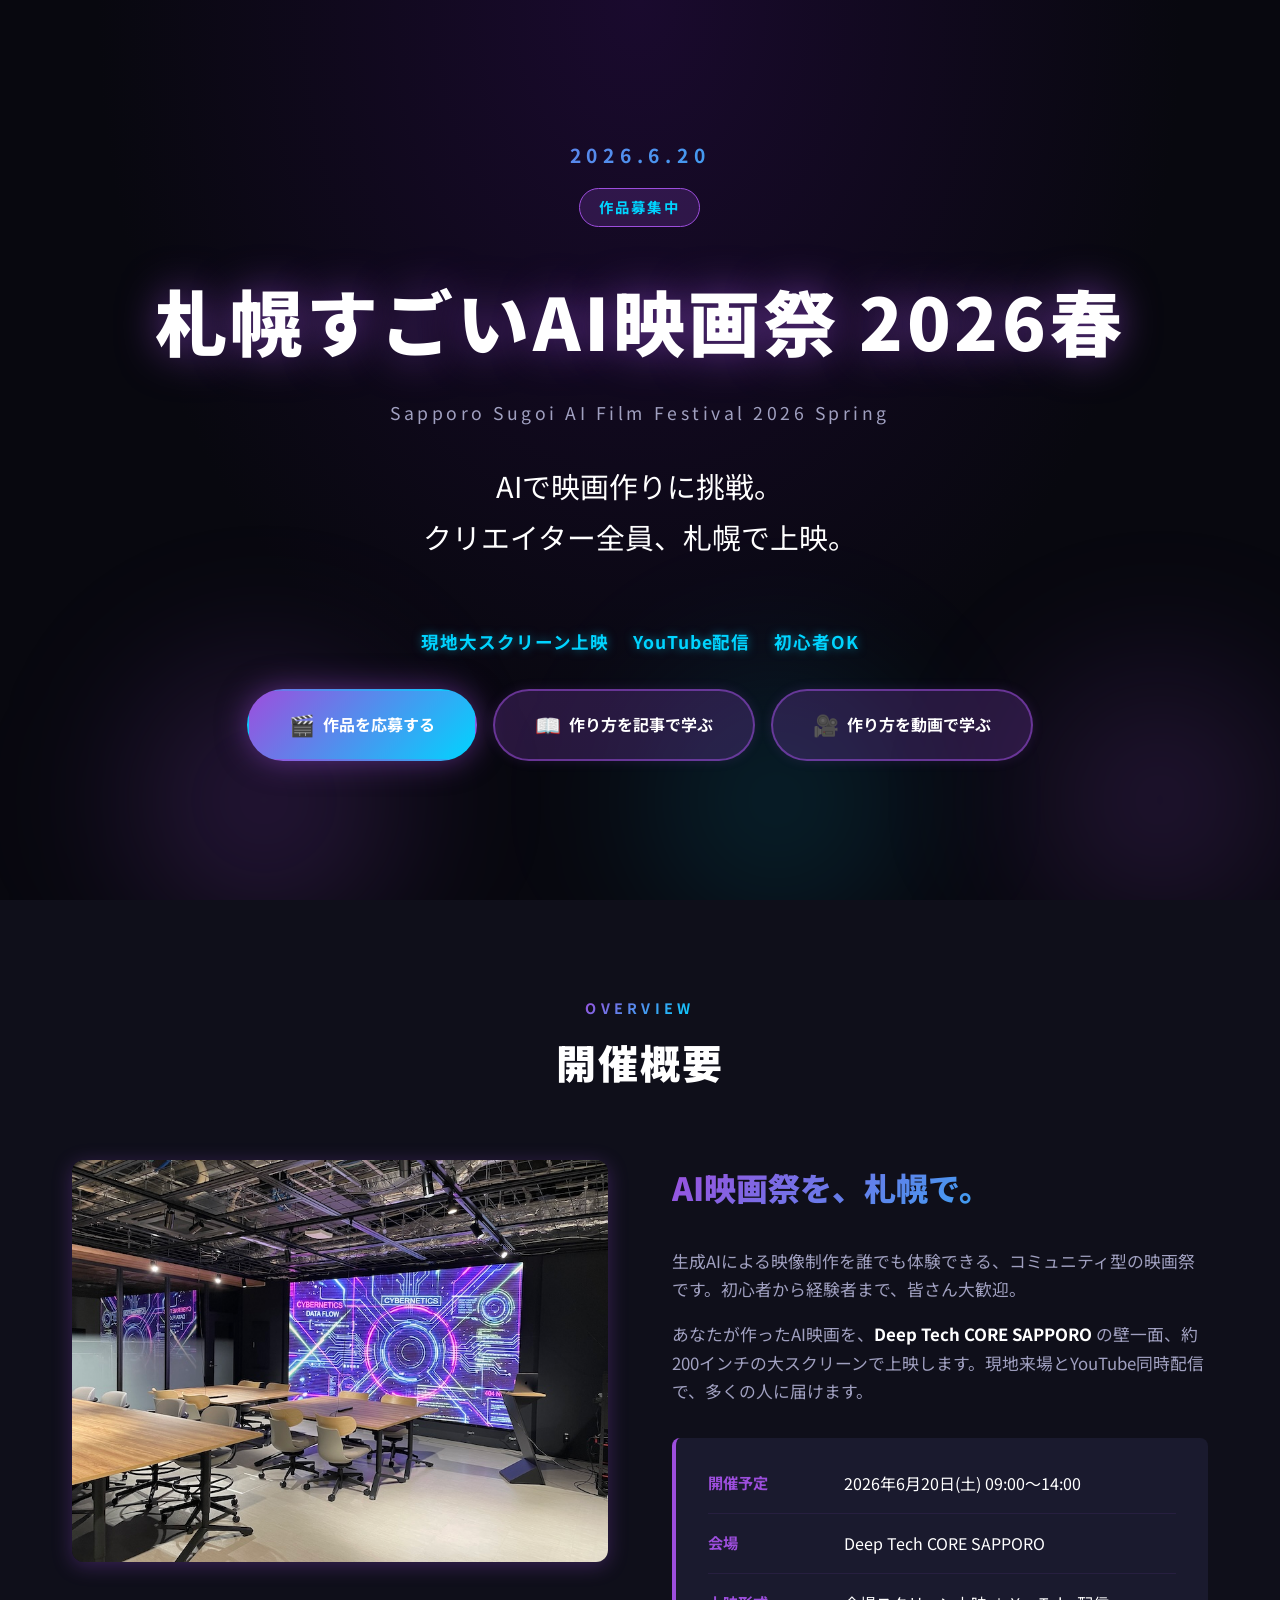
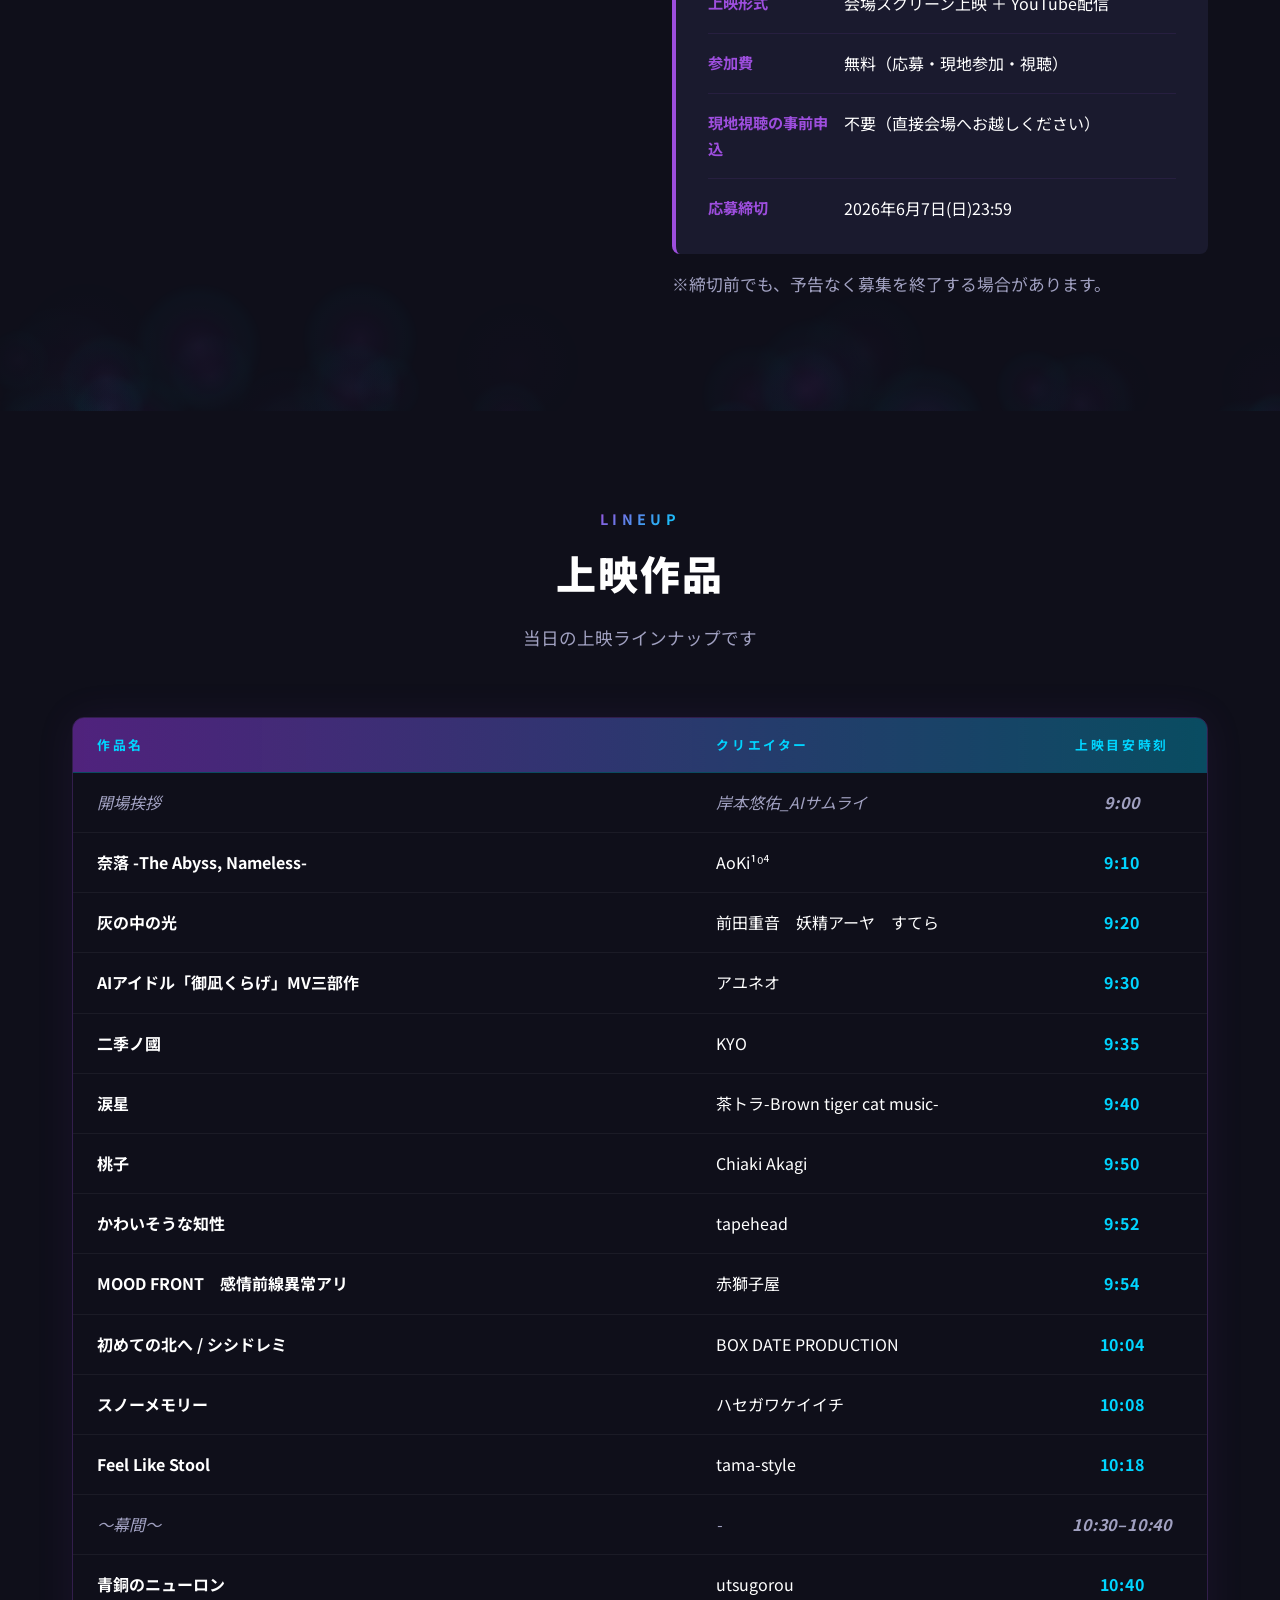
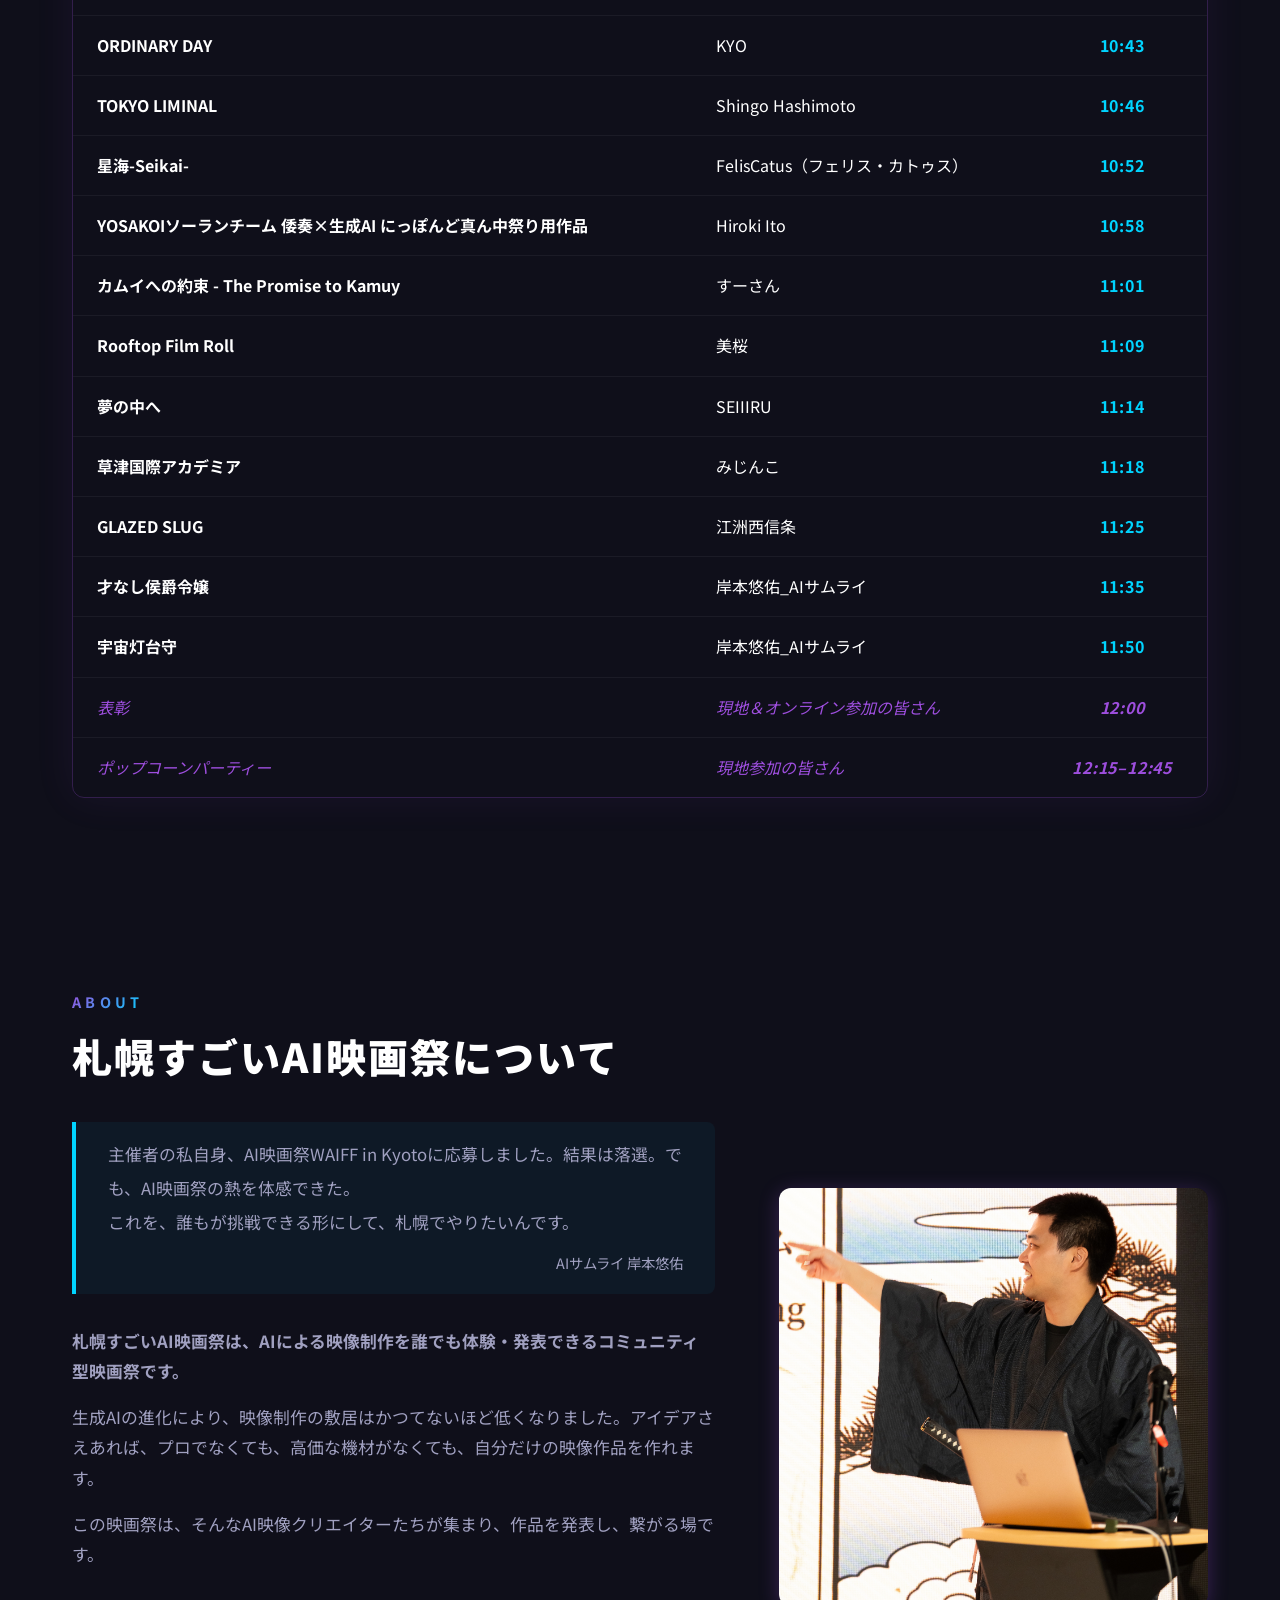
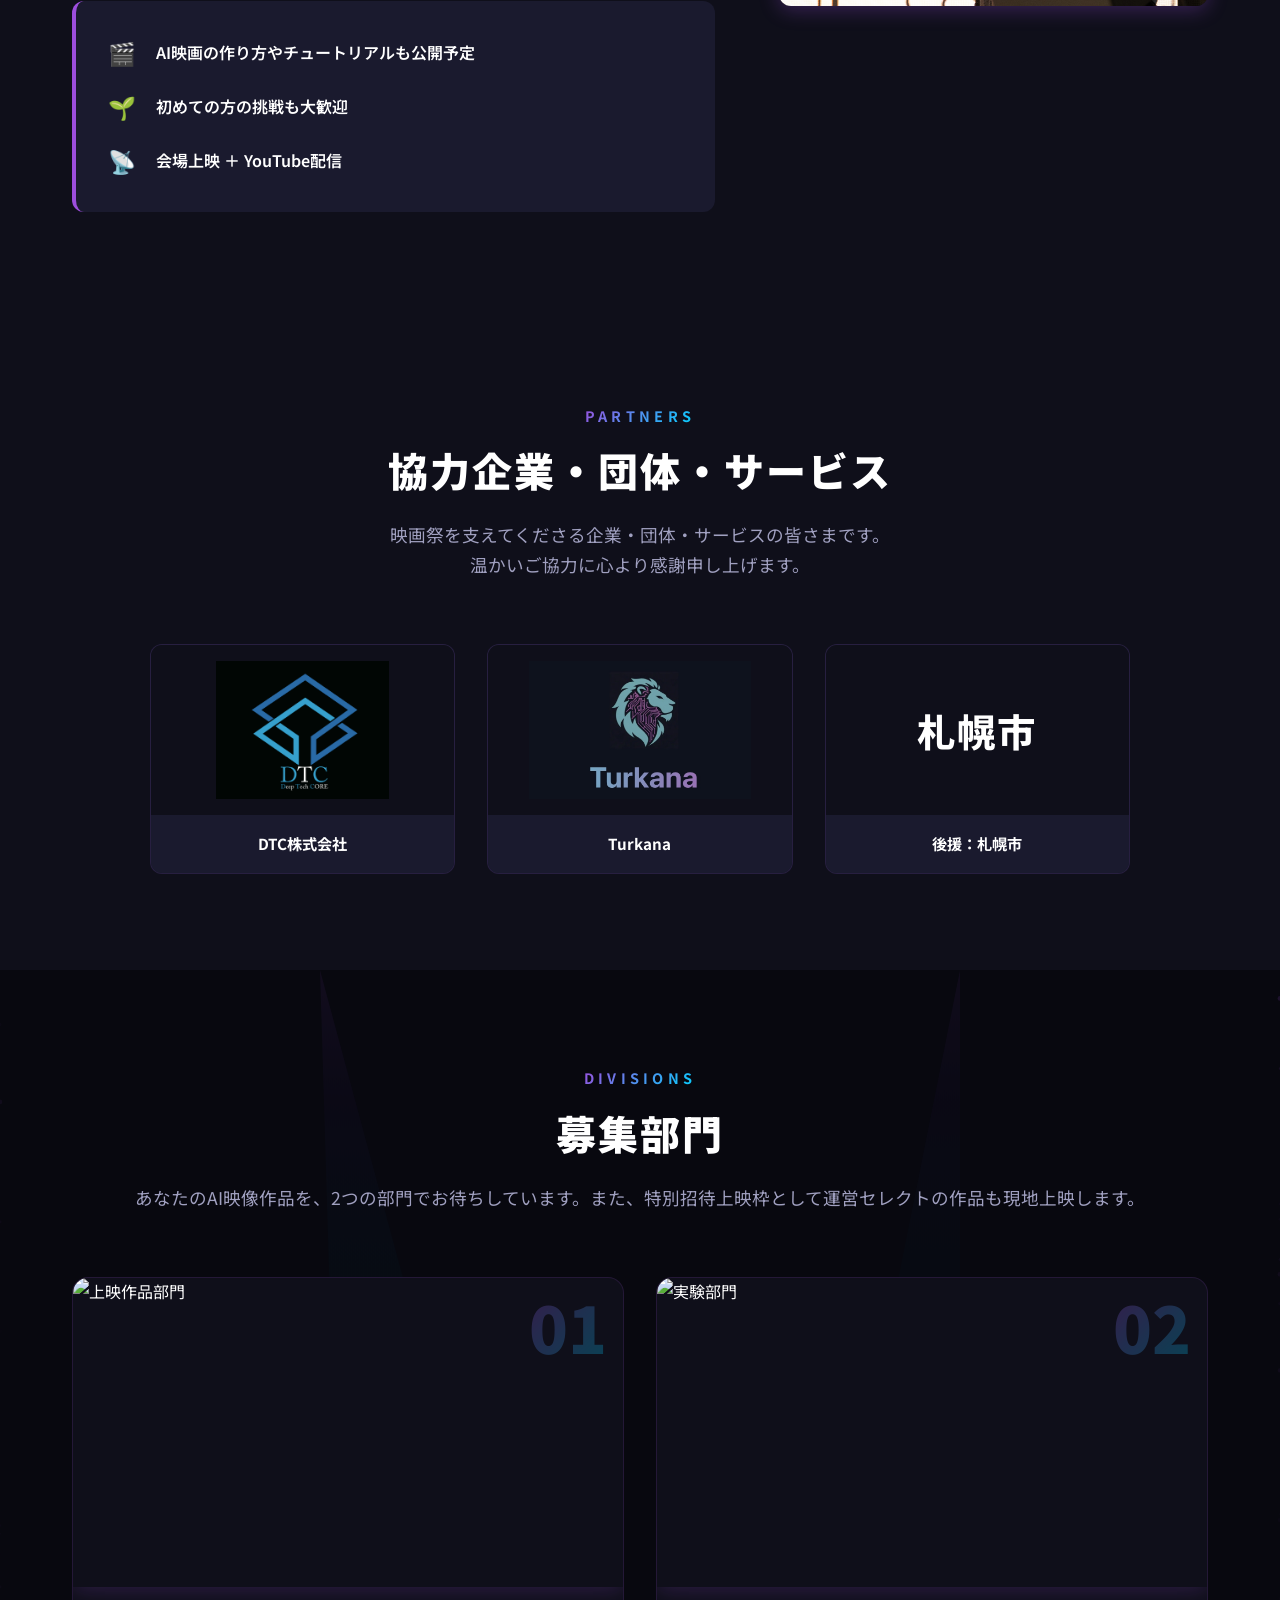
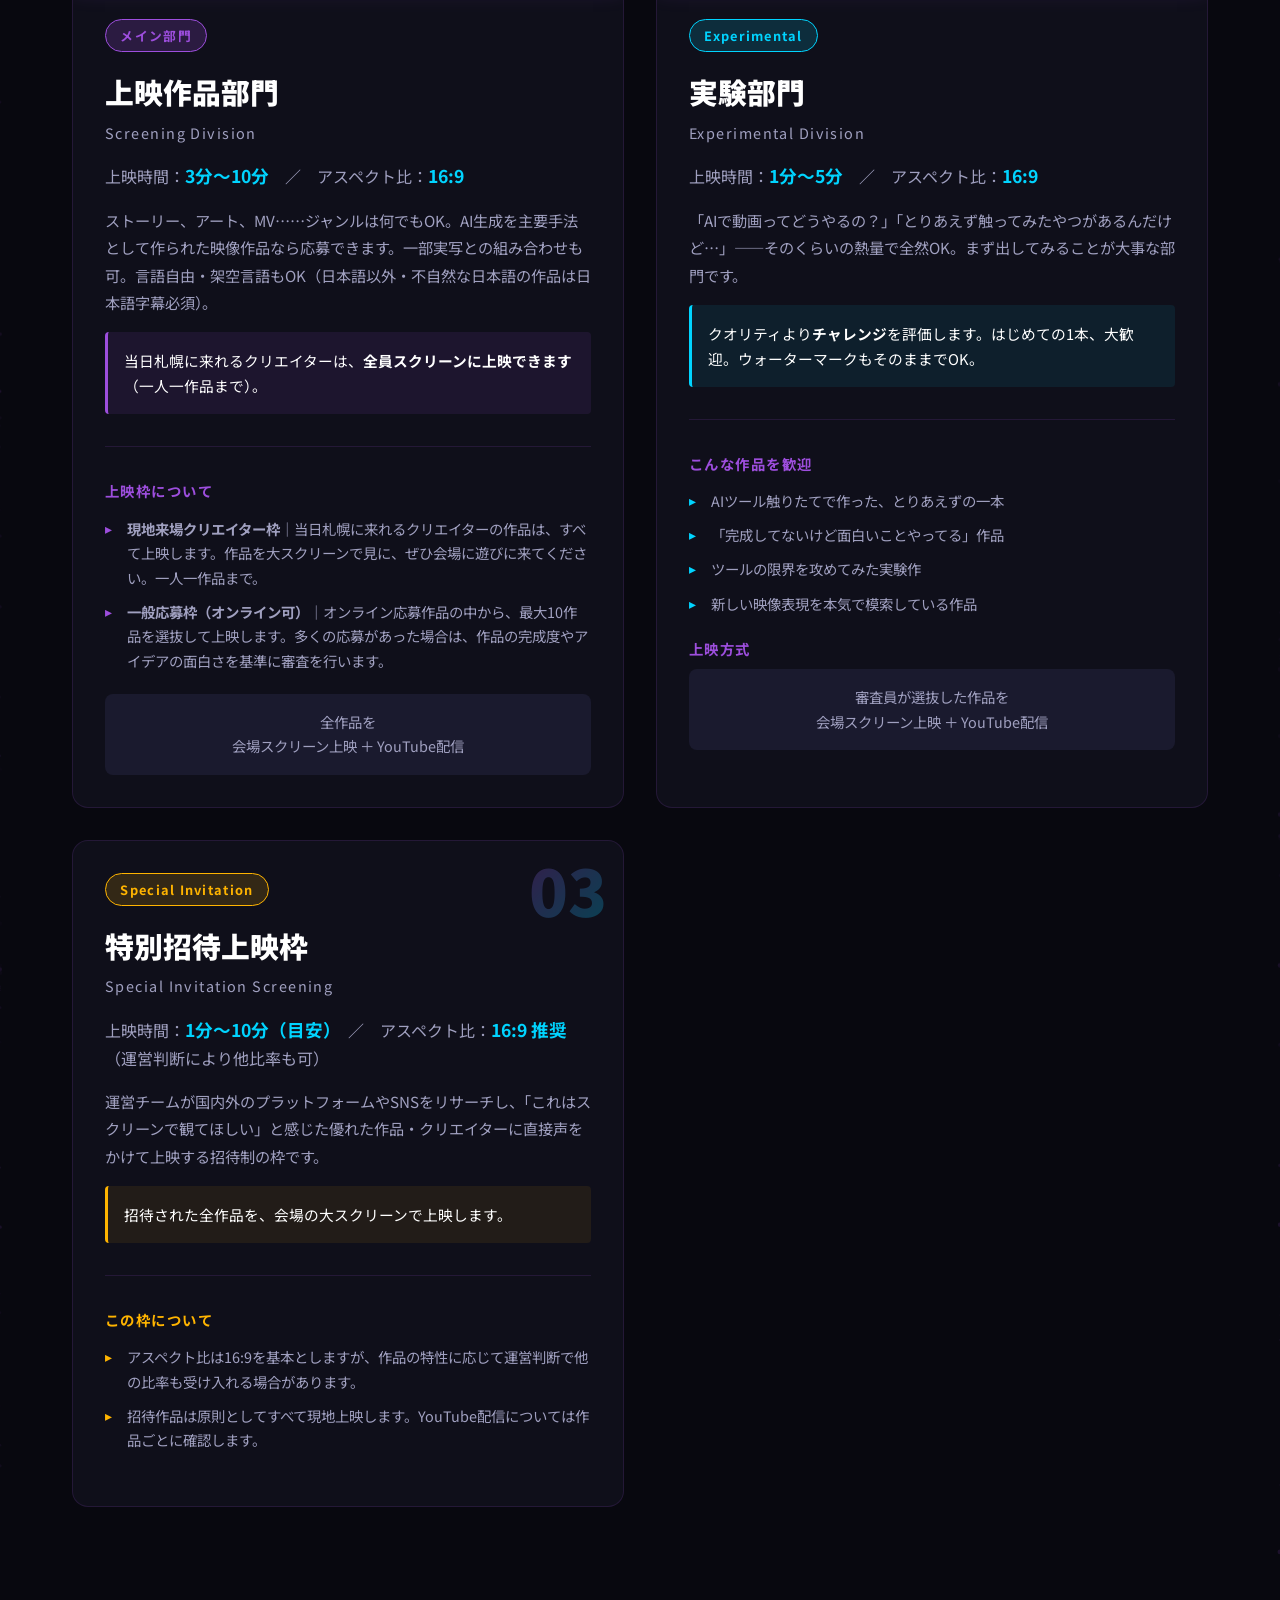
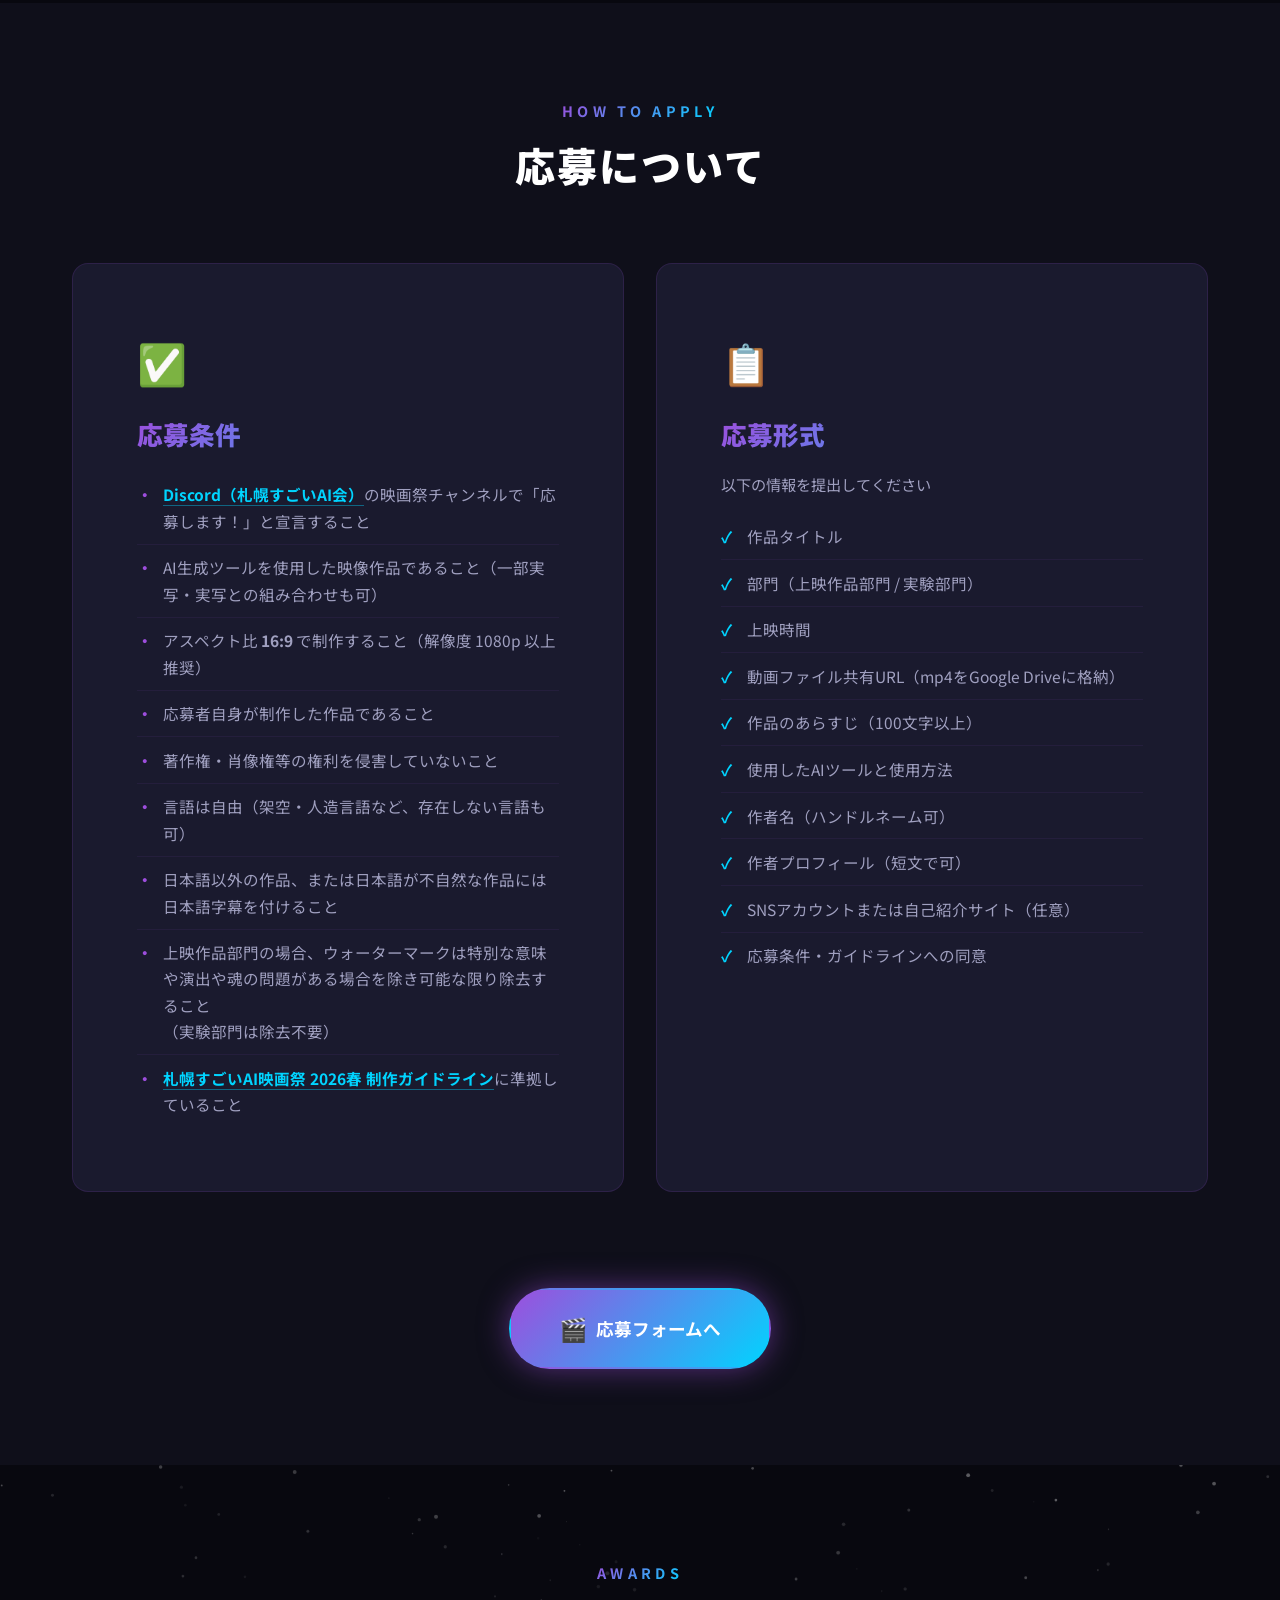
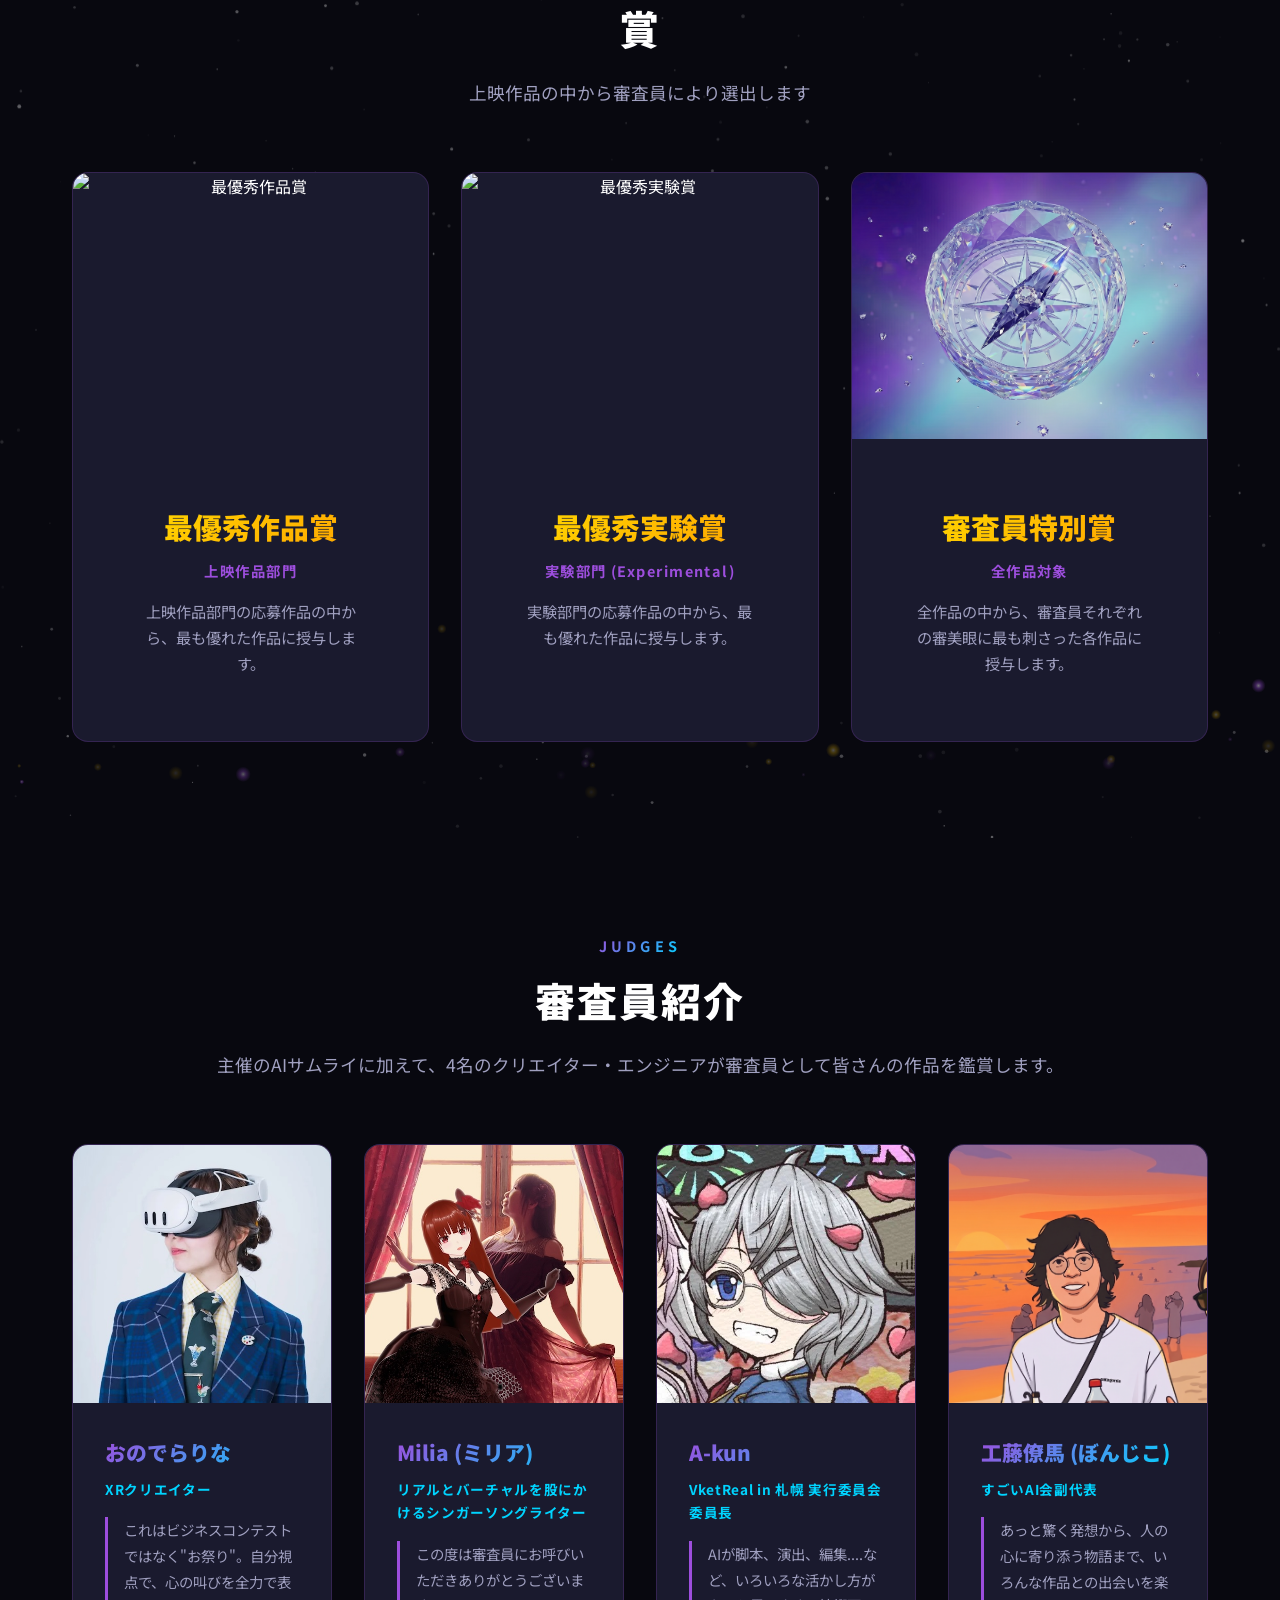
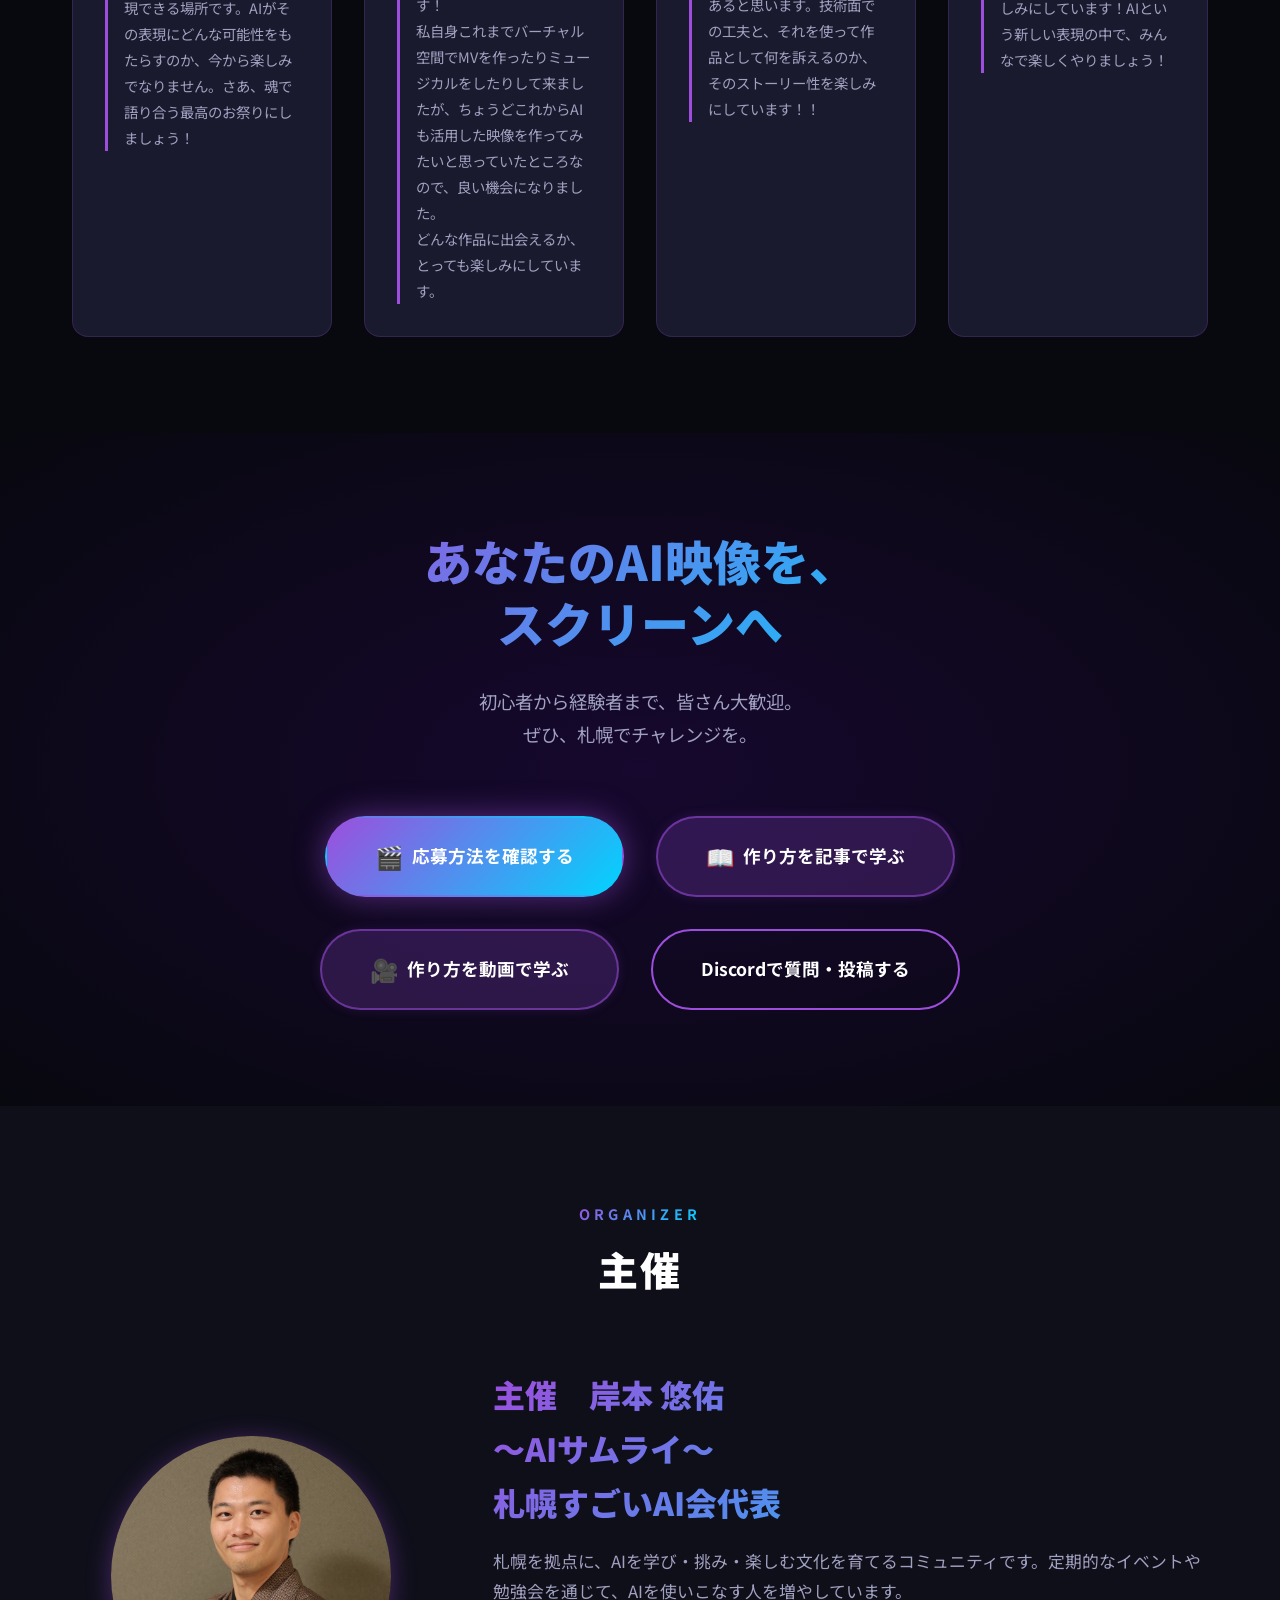
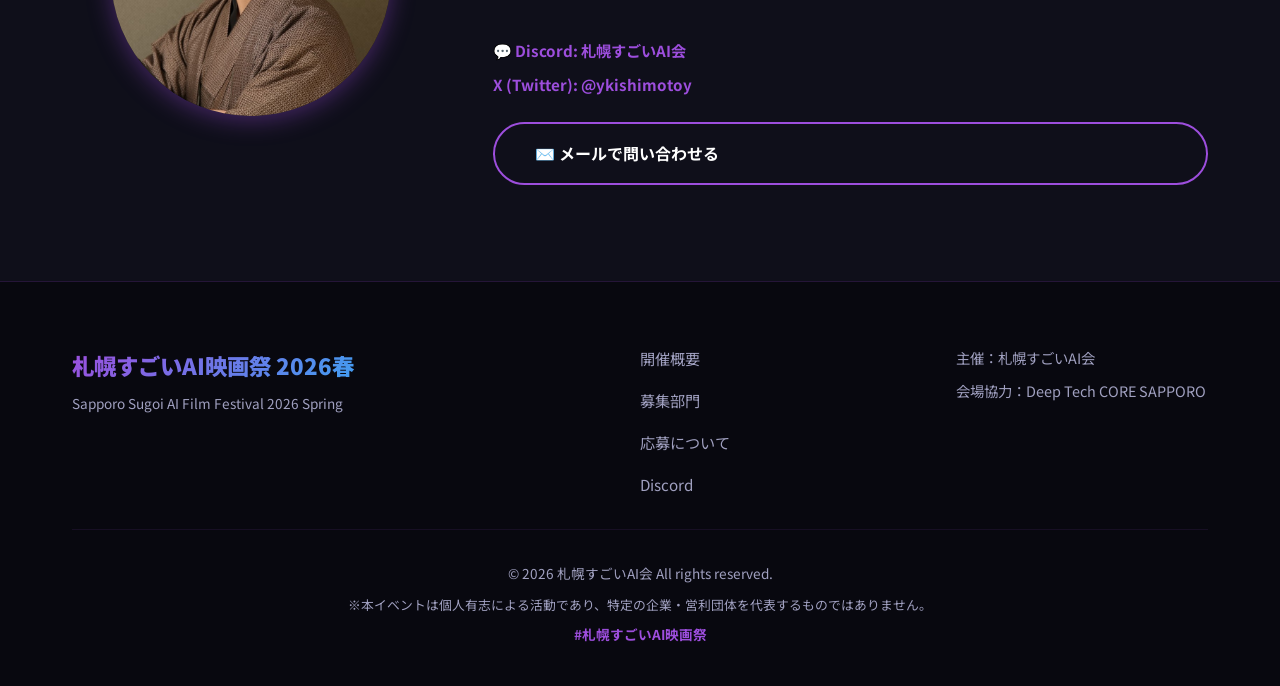
==== commit 2009704a: "add Sapporo-shi" ====
--- a/index.html
+++ b/index.html
@@ -354,6 +354,12 @@
                     </div>
                     <div class="partner-name">Turkana</div>
                 </a>
+                <a href="https://www.city.sapporo.jp/" target="_blank" rel="noopener noreferrer" class="partner-card">
+                    <div class="partner-logo">
+                        <span class="partner-logo-text">札幌市</span>
+                    </div>
+                    <div class="partner-name">後援：札幌市</div>
+                </a>
             </div>
         </div>
     </section>
--- a/style.css
+++ b/style.css
@@ -1704,12 +1704,20 @@
 
 .partners-grid {
     display: grid;
-    grid-template-columns: repeat(2, 1fr);
+    grid-template-columns: repeat(3, 1fr);
     gap: var(--spacing-md);
     margin-top: var(--spacing-lg);
-    max-width: 700px;
+    max-width: 980px;
     margin-left: auto;
     margin-right: auto;
+}
+
+/* タブレット：2列 */
+@media (max-width: 900px) {
+    .partners-grid {
+        grid-template-columns: repeat(2, 1fr);
+        max-width: 700px;
+    }
 }
 
 .partner-card {
@@ -1744,6 +1752,13 @@
     padding: var(--spacing-sm);
 }
 
+.partner-logo-text {
+    font-size: 2.4rem;
+    font-weight: 800;
+    letter-spacing: 0.05em;
+    color: var(--text-primary);
+}
+
 .partner-name {
     padding: var(--spacing-sm);
     font-size: 0.95rem;
@@ -1753,7 +1768,8 @@
     background: var(--dark-elevated);
 }
 
-@media (max-width: 480px) {
+/* スマホ：1列 */
+@media (max-width: 600px) {
     .partners-grid {
         grid-template-columns: 1fr;
         max-width: 280px;
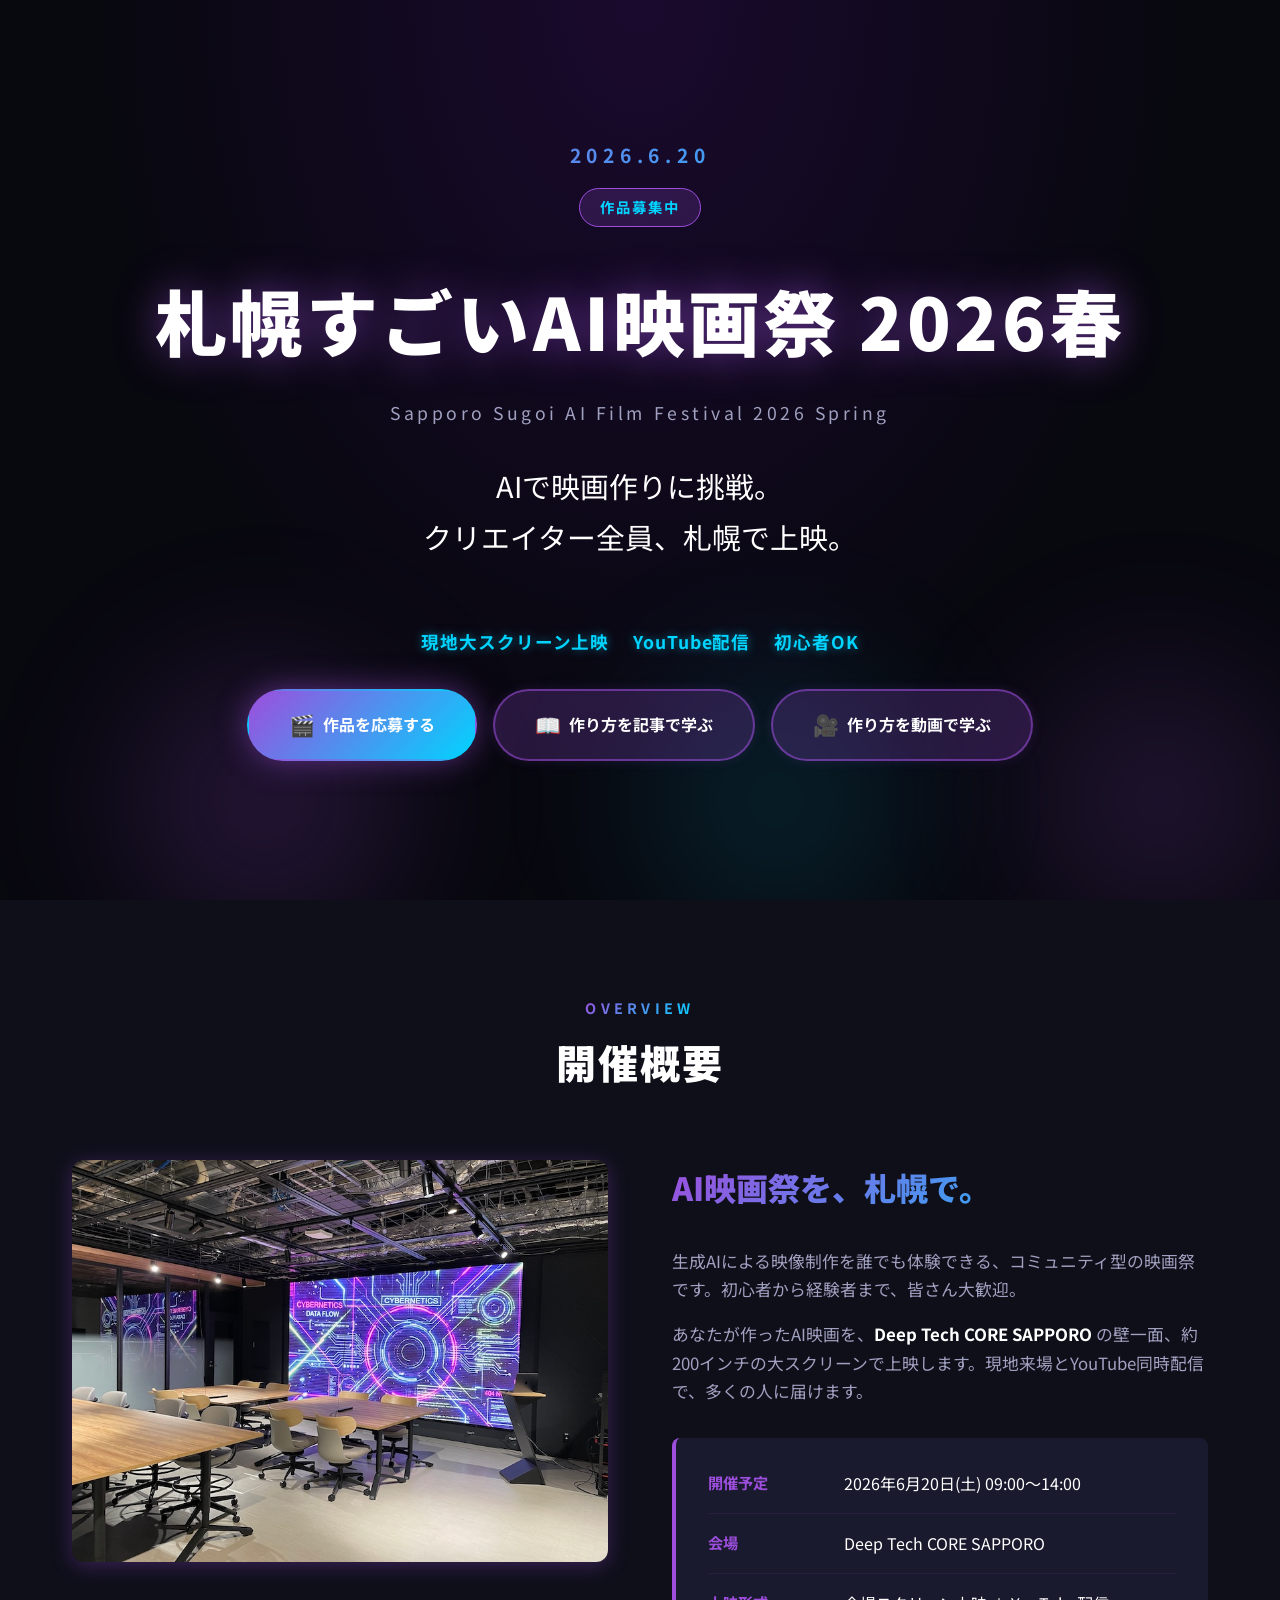
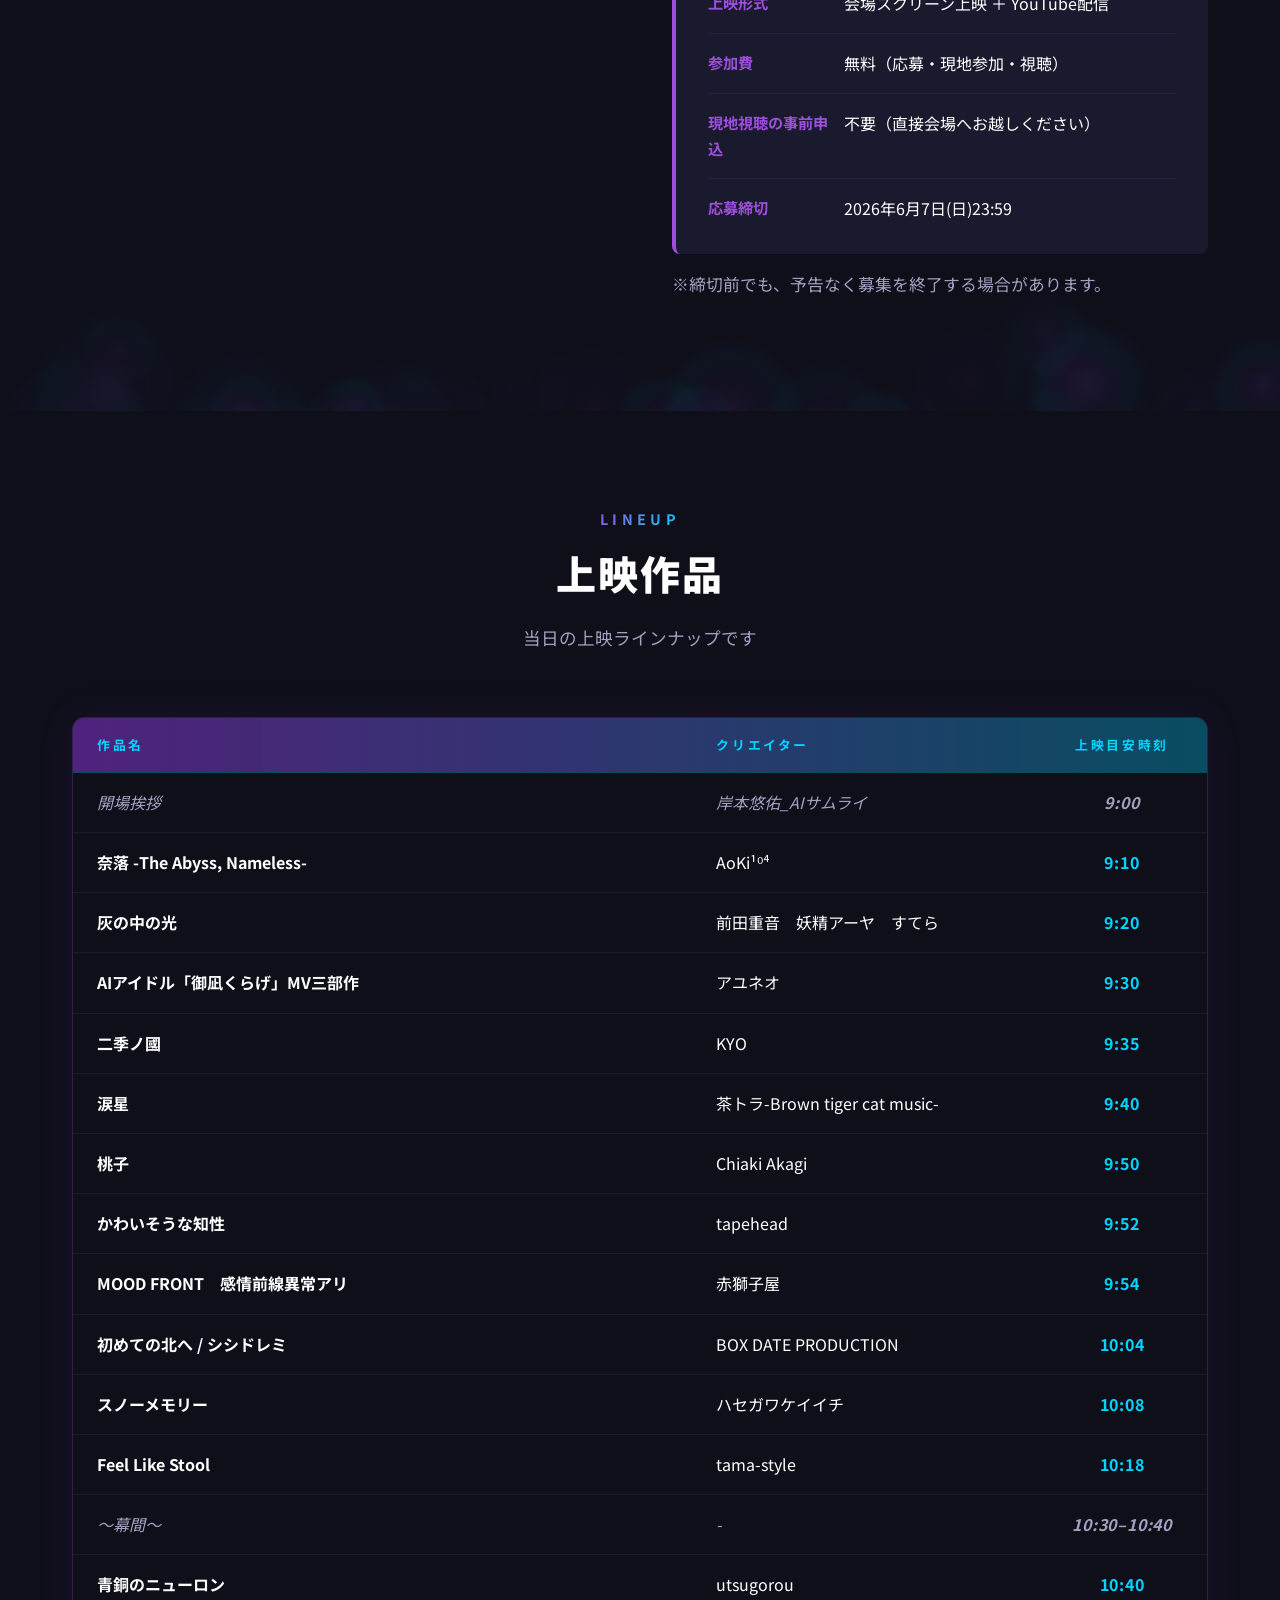
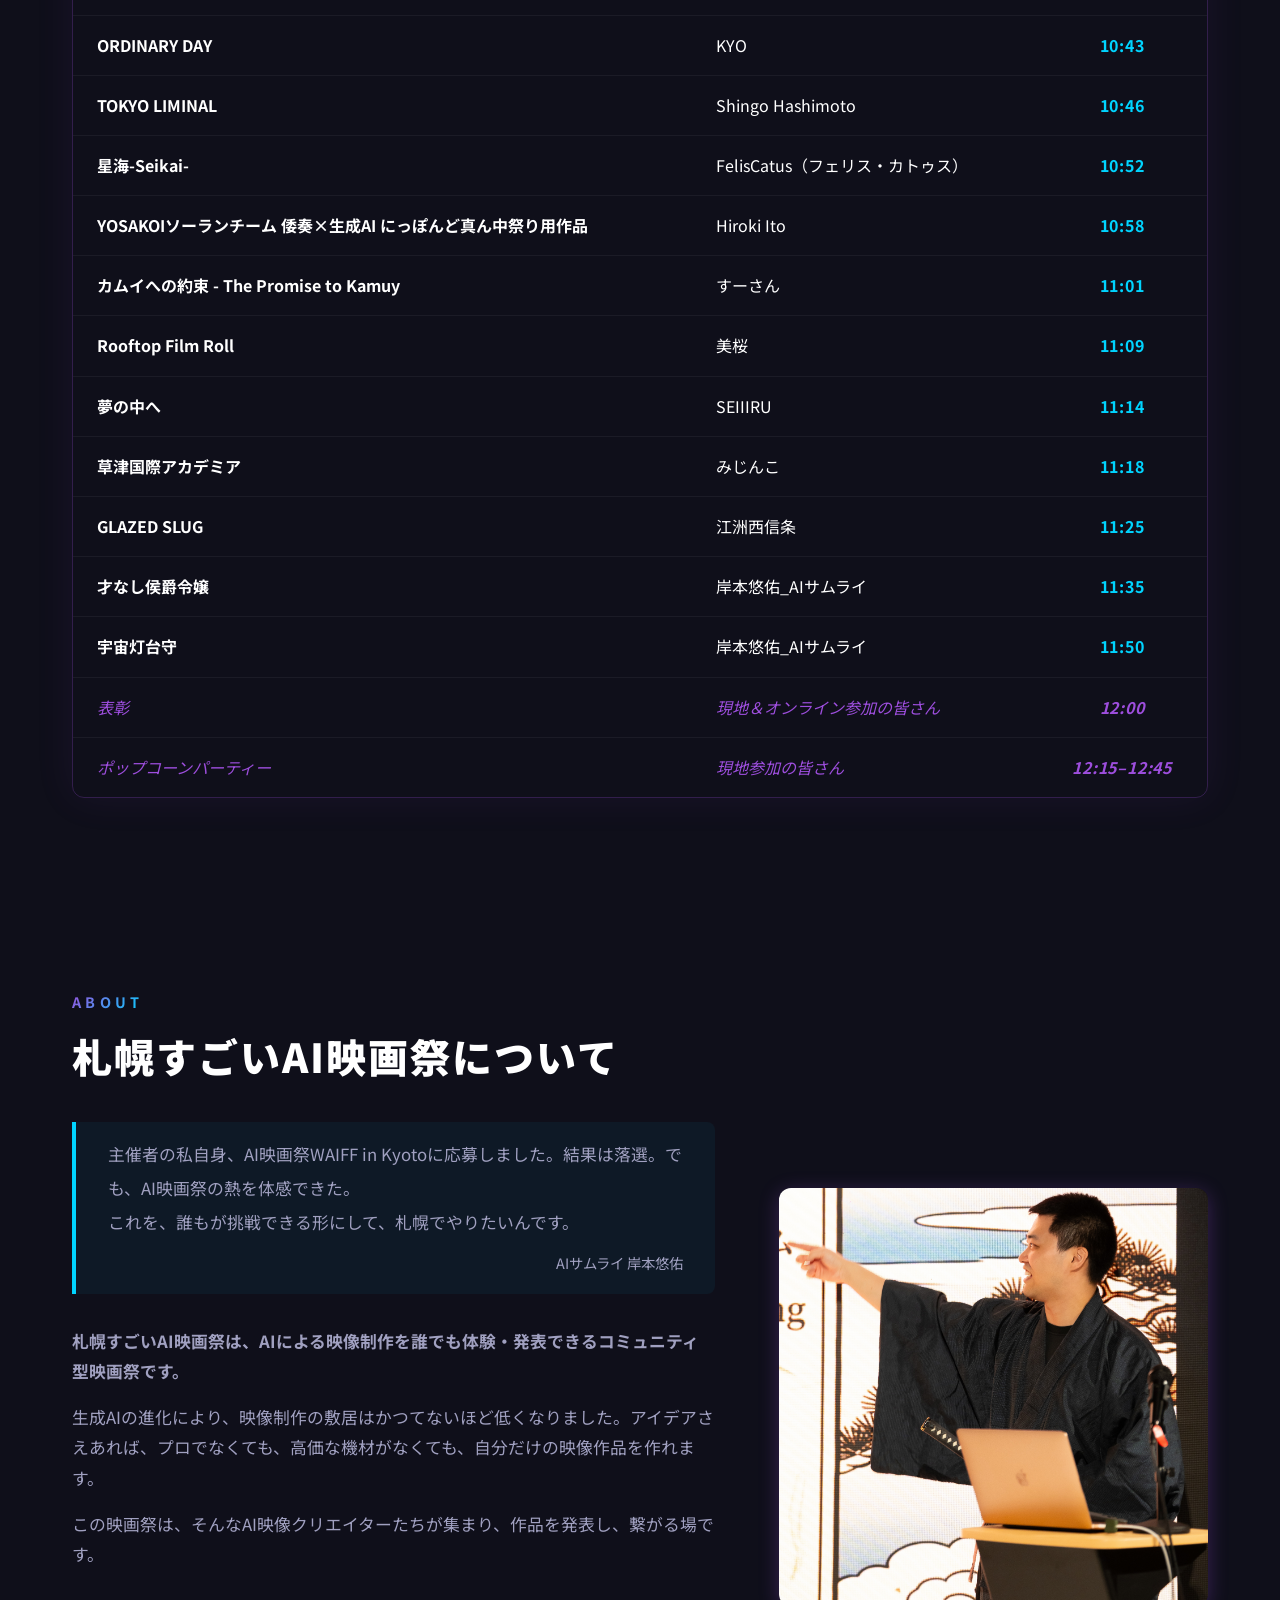
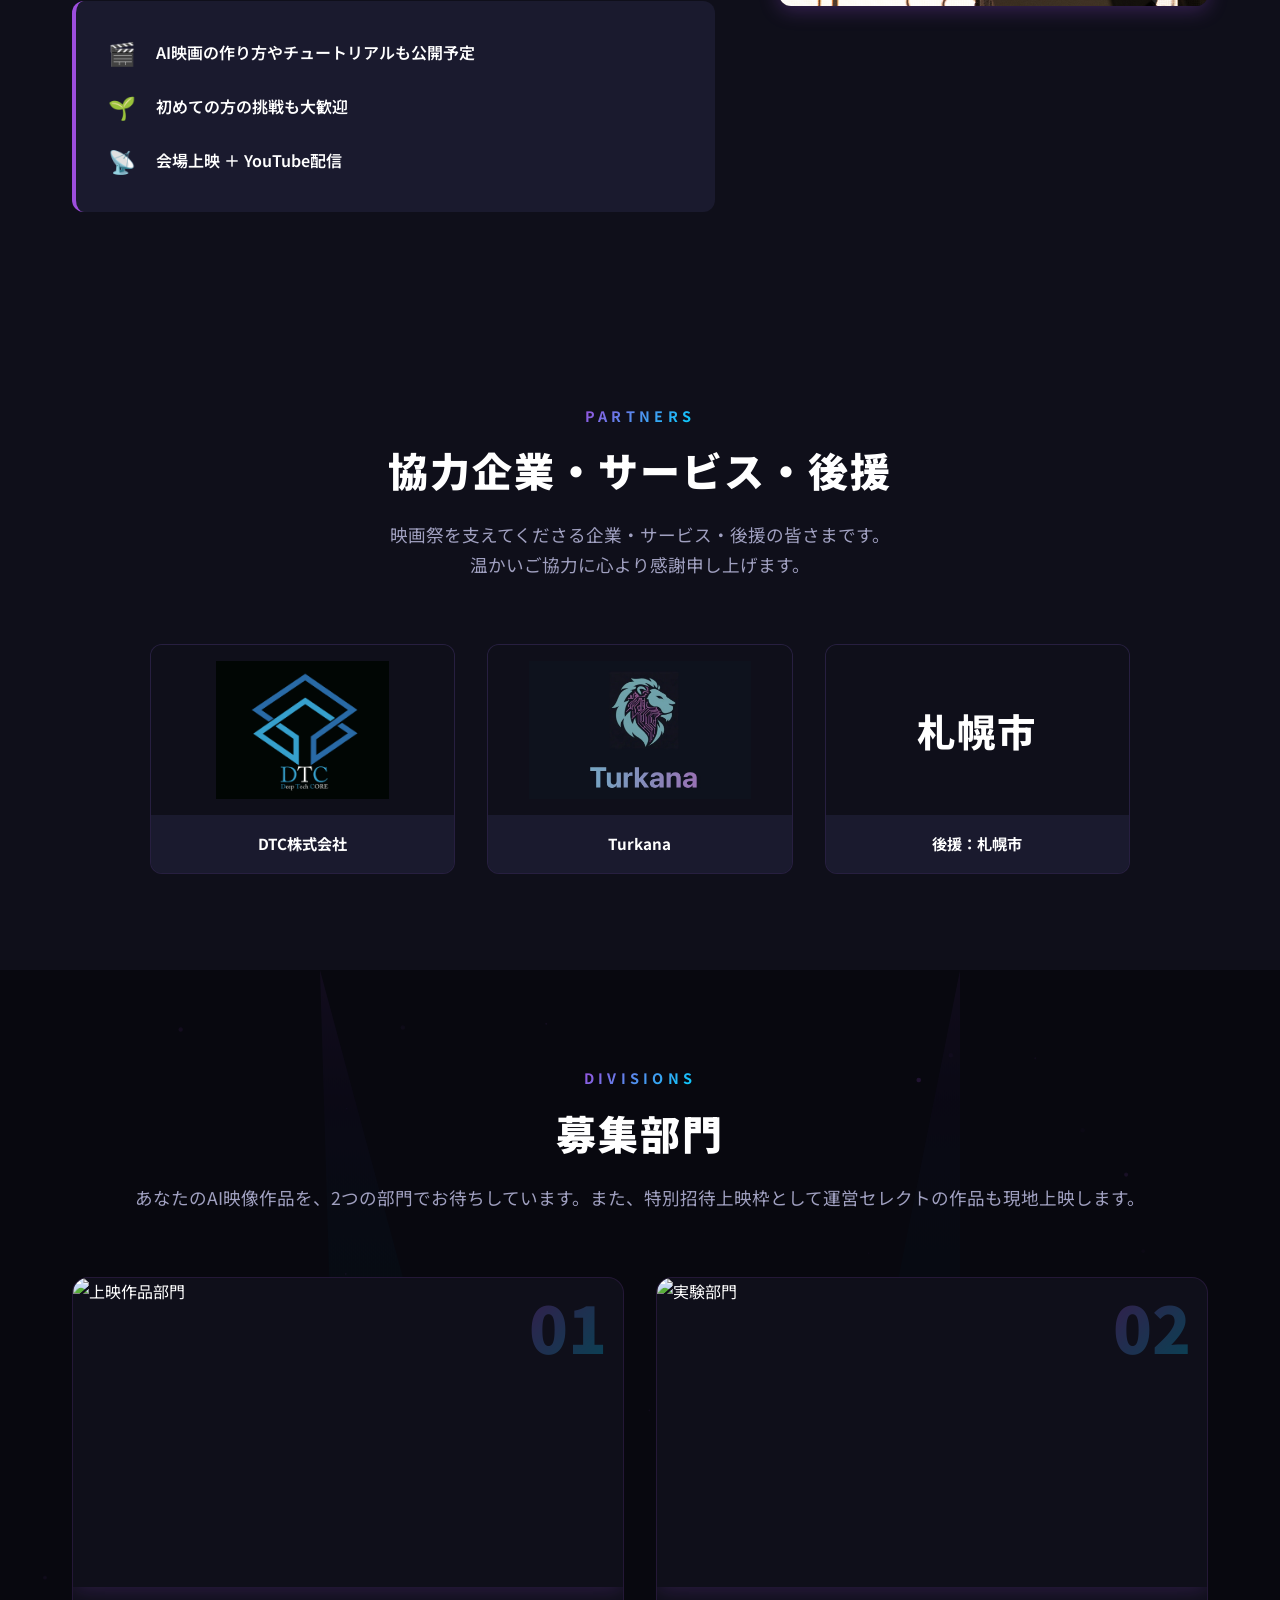
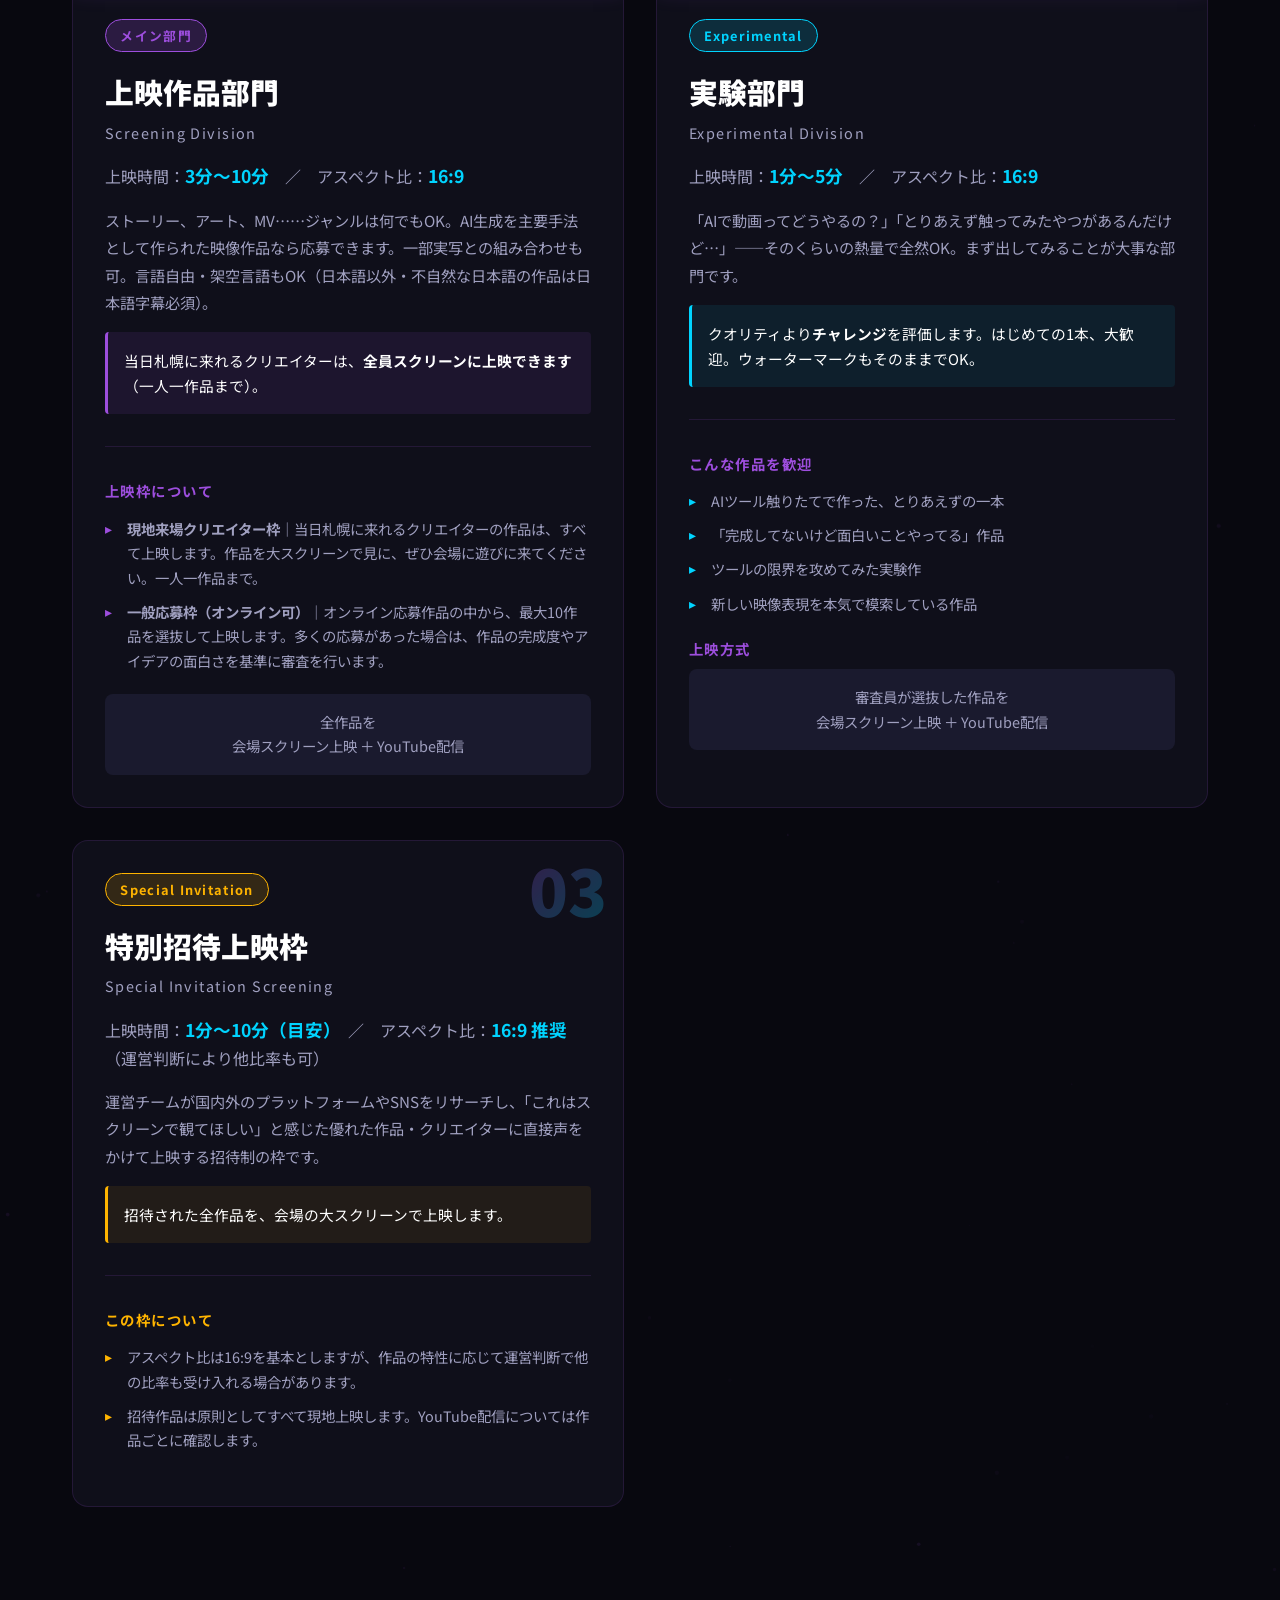
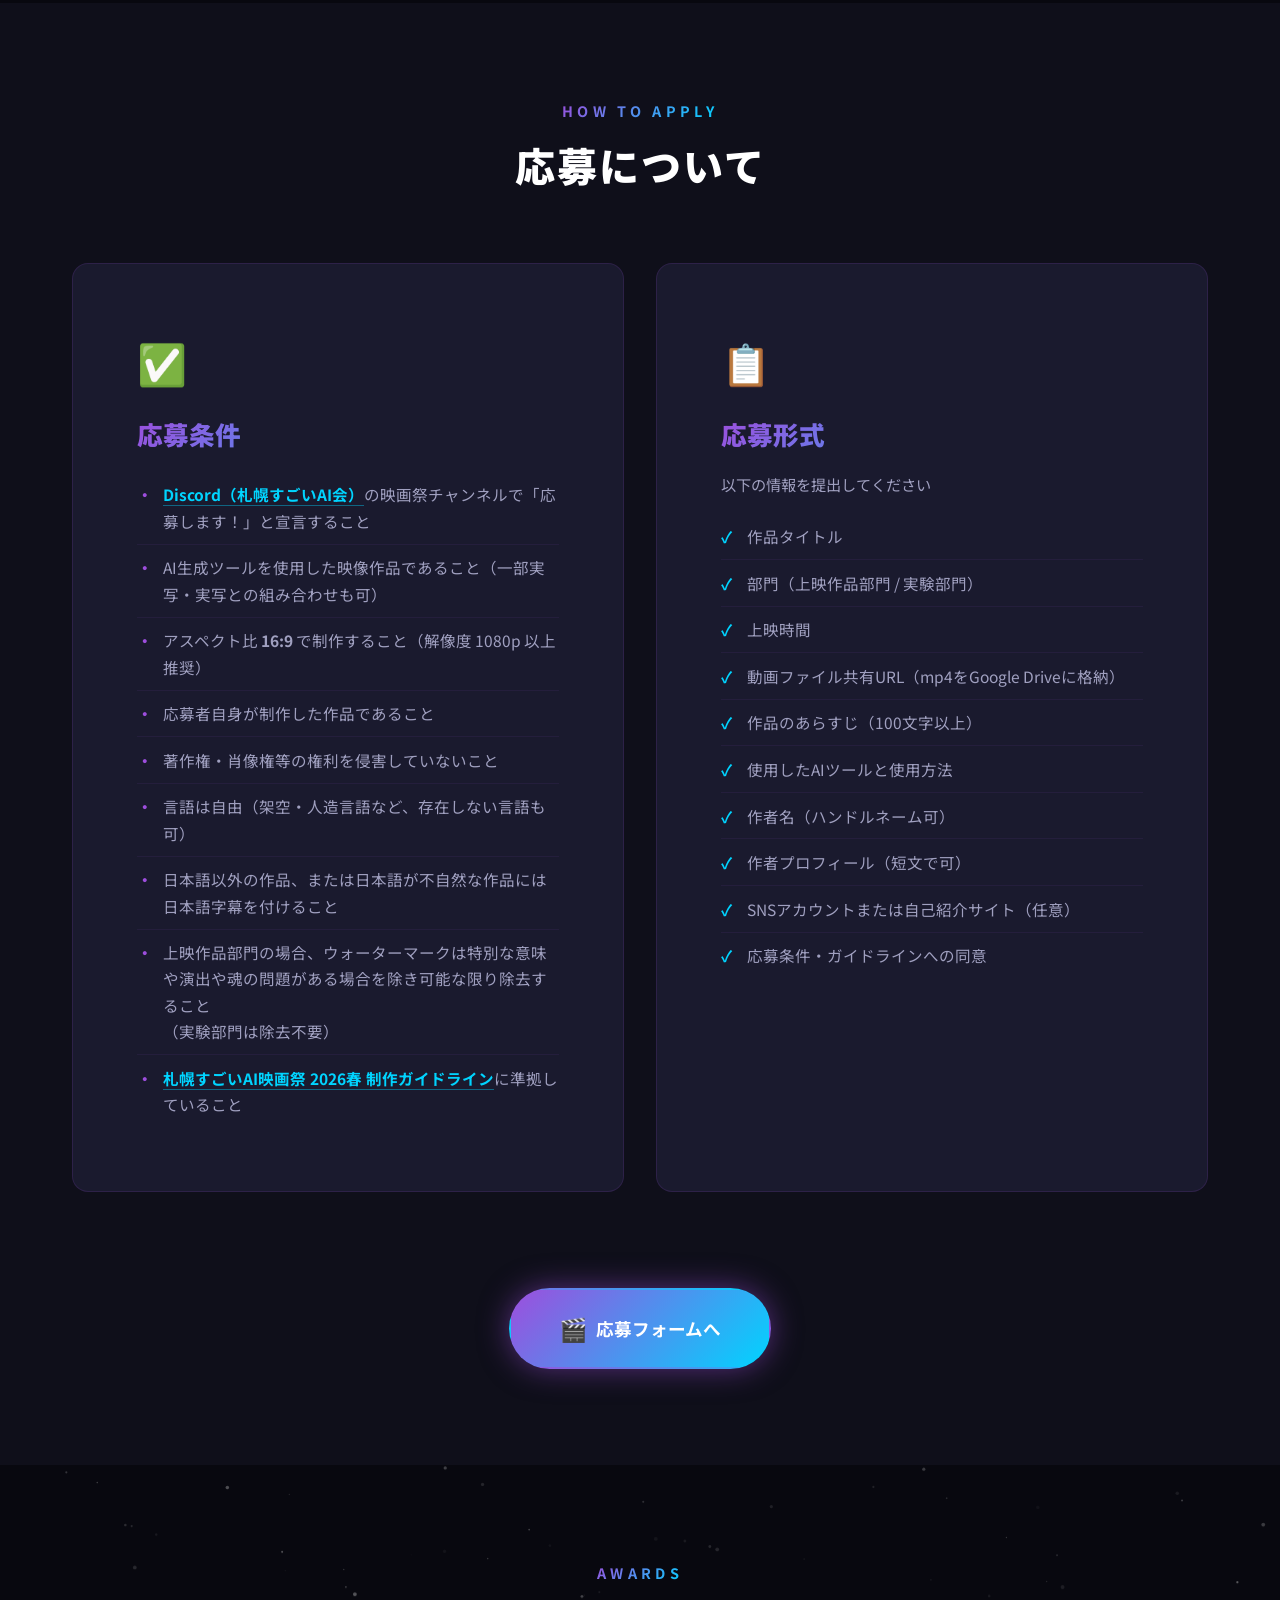
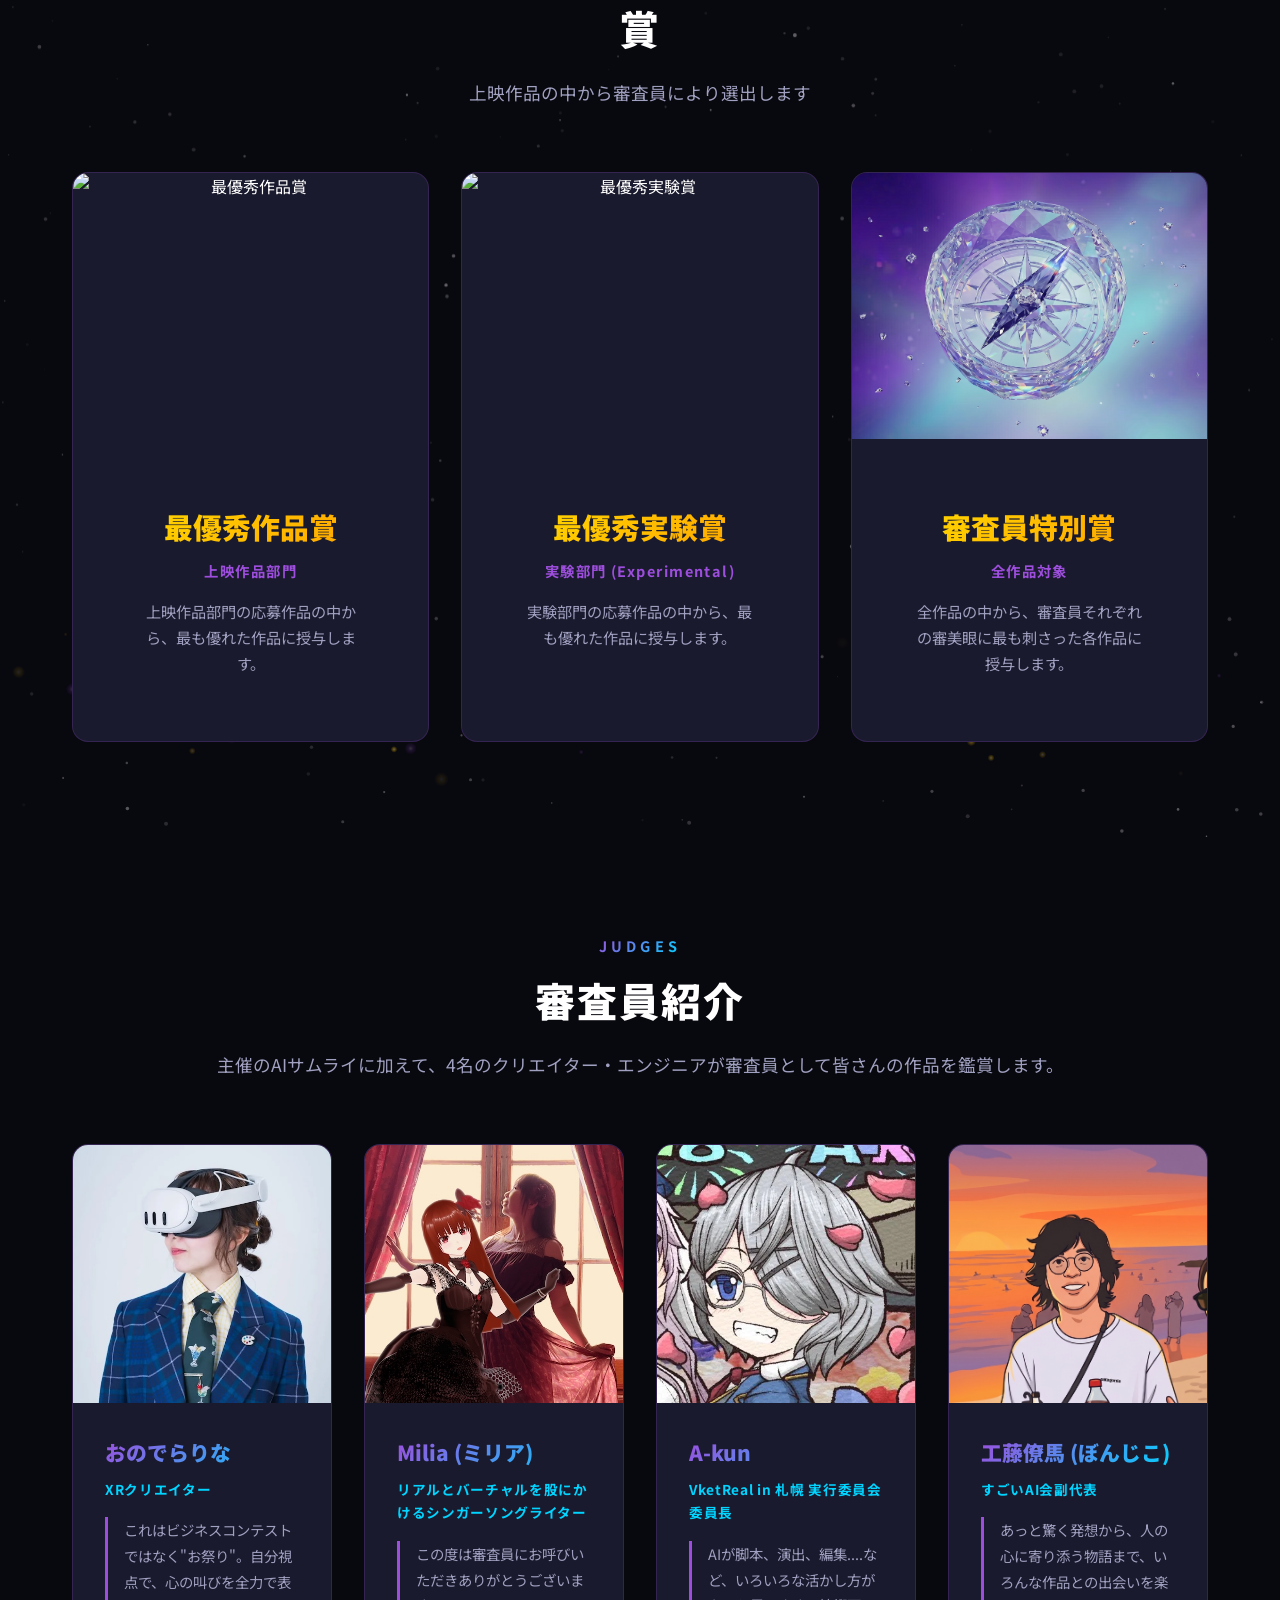
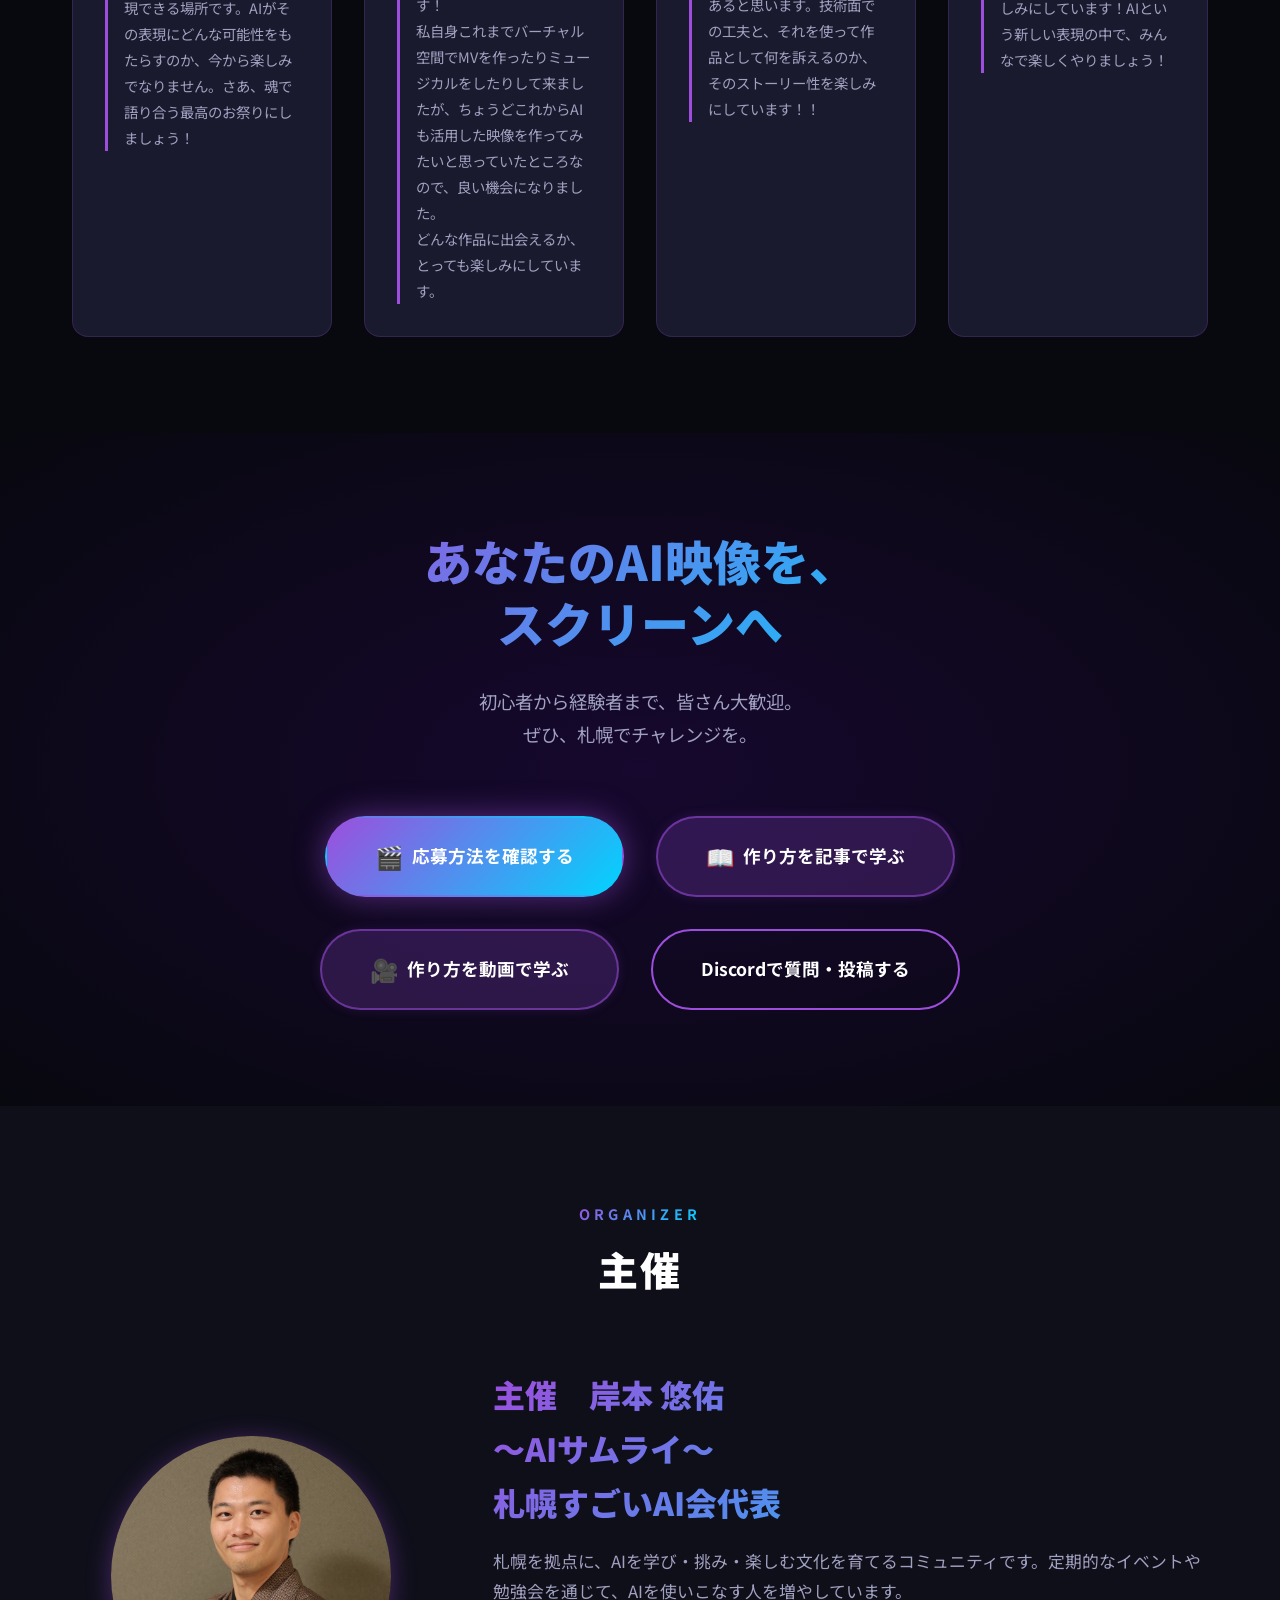
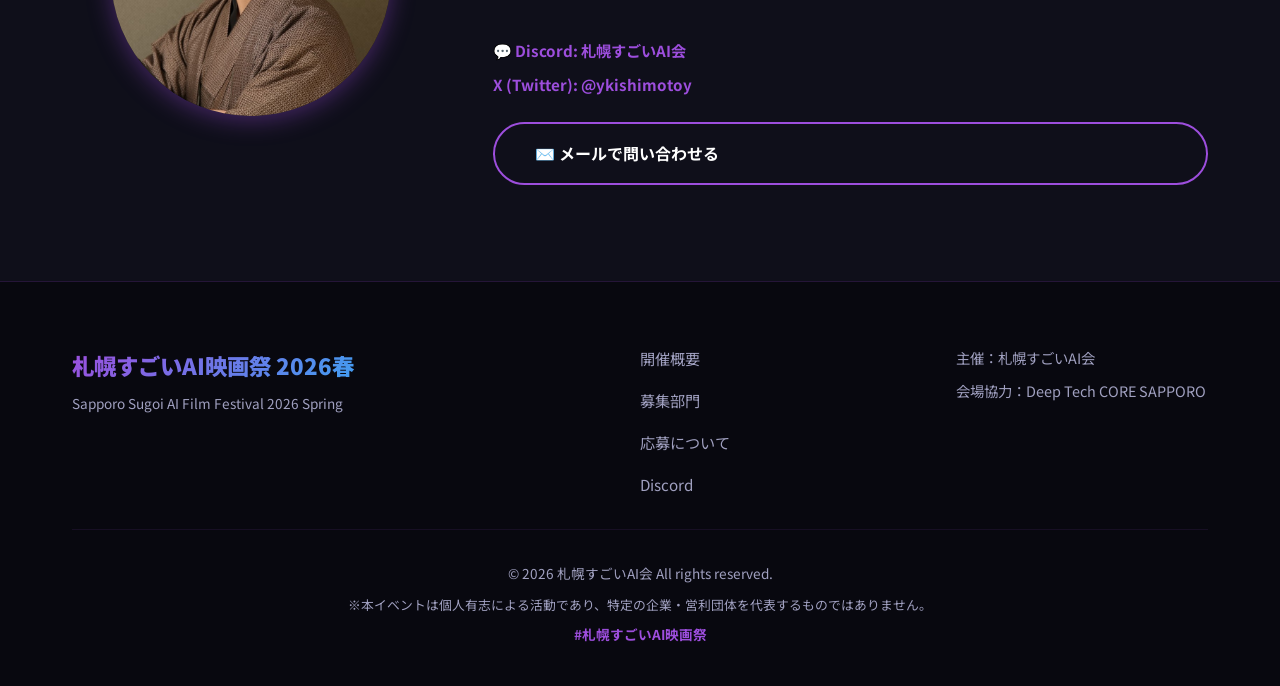
==== commit 5304c1fb: "add Sapporo-shi" ====
--- a/index.html
+++ b/index.html
@@ -337,9 +337,9 @@
             <div class="section-header">
                 <h2 class="section-title">
                     <span class="title-en">PARTNERS</span>
-                    <span class="title-ja">協力企業・団体・サービス</span>
+                    <span class="title-ja">協力企業・サービス・後援</span>
                 </h2>
-                <p class="section-description">映画祭を支えてくださる企業・団体・サービスの皆さまです。<br>温かいご協力に心より感謝申し上げます。</p>
+                <p class="section-description">映画祭を支えてくださる企業・サービス・後援の皆さまです。<br>温かいご協力に心より感謝申し上げます。</p>
             </div>
             <div class="partners-grid">
                 <a href="https://deeptech-core.com" target="_blank" rel="noopener noreferrer" class="partner-card">
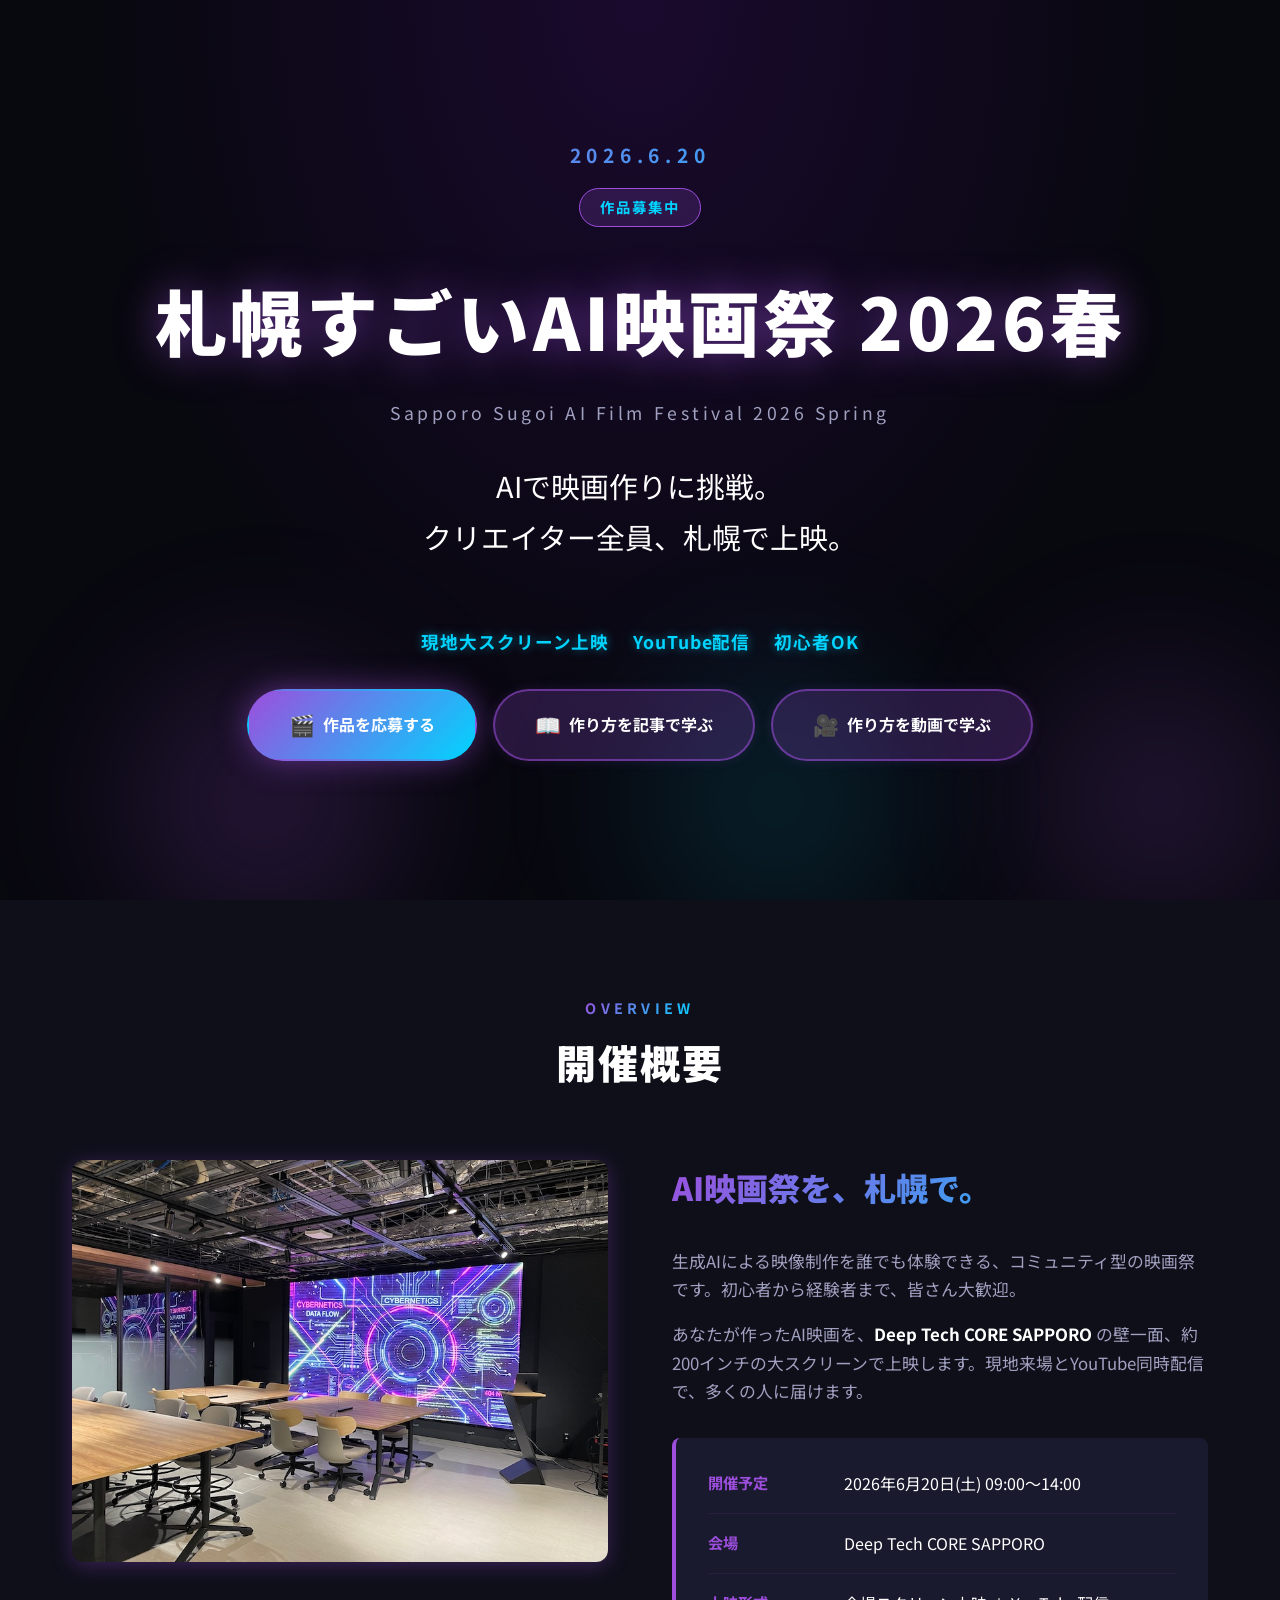
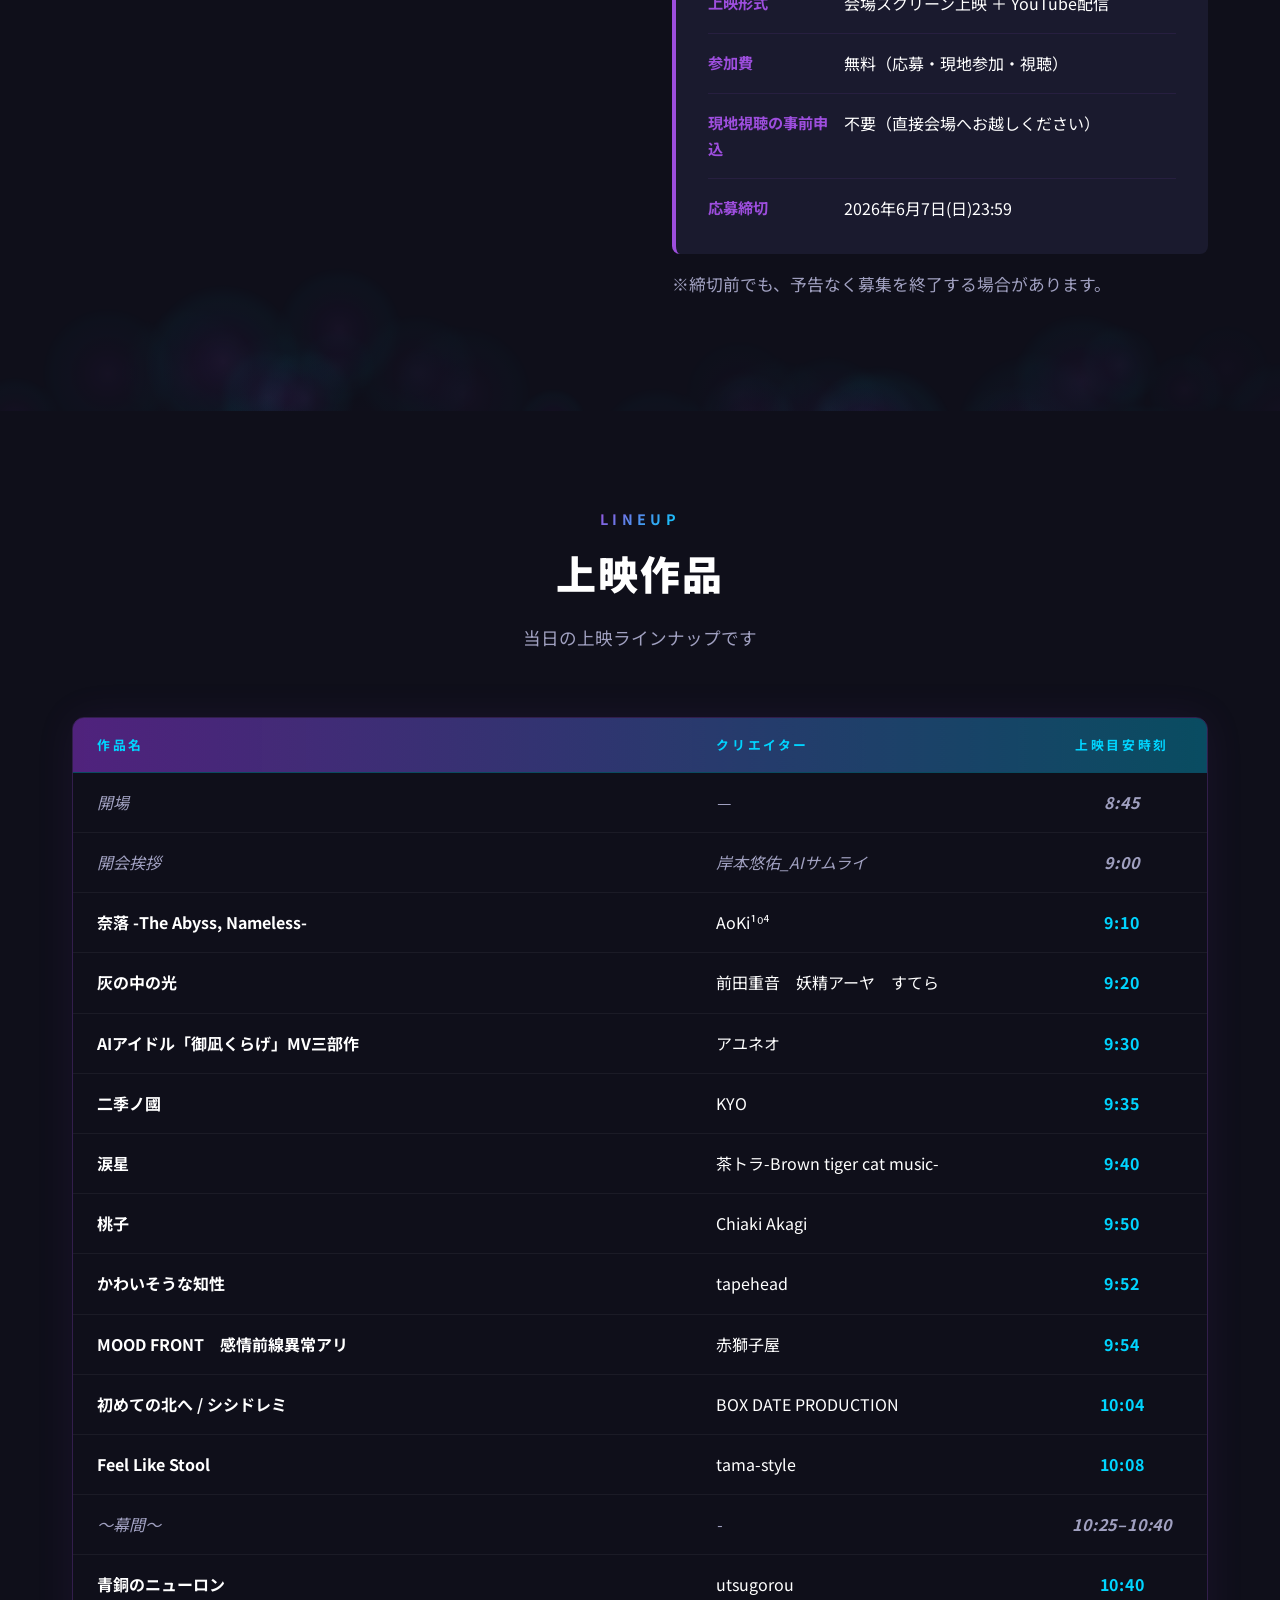
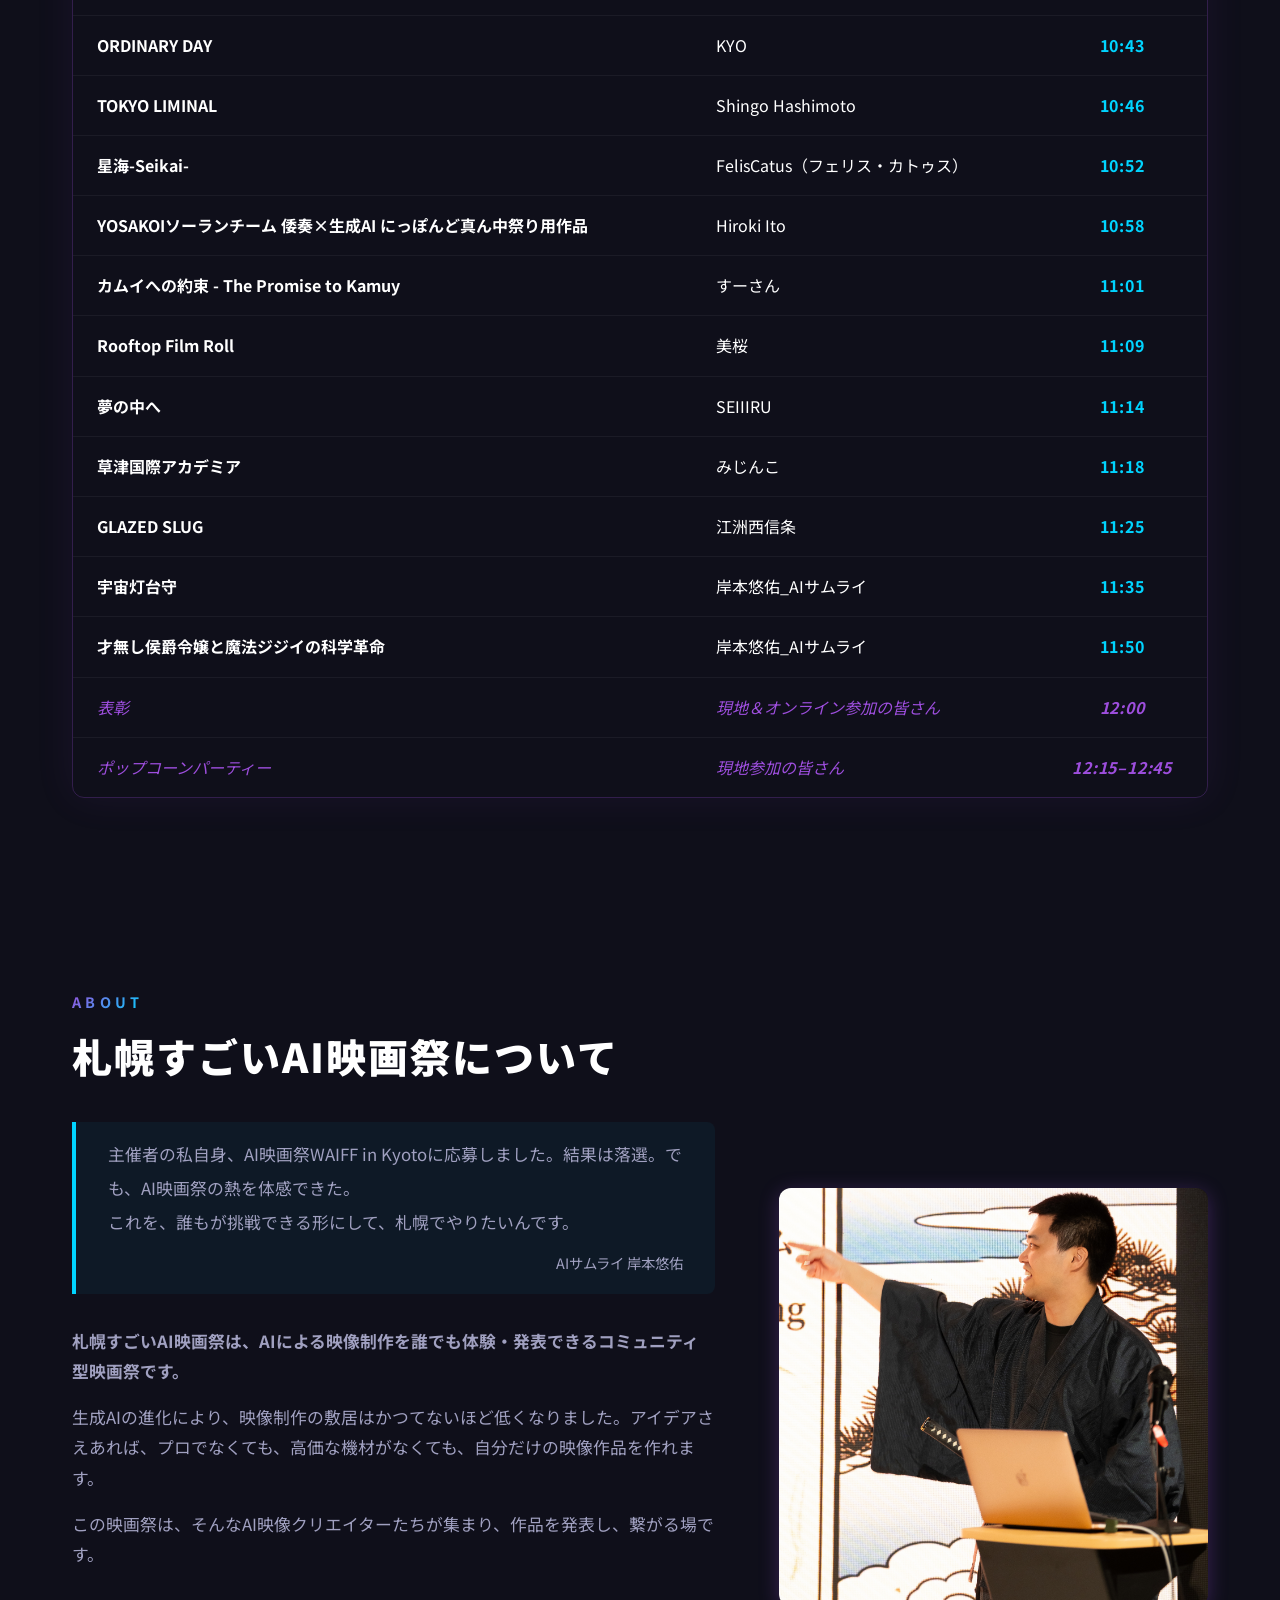
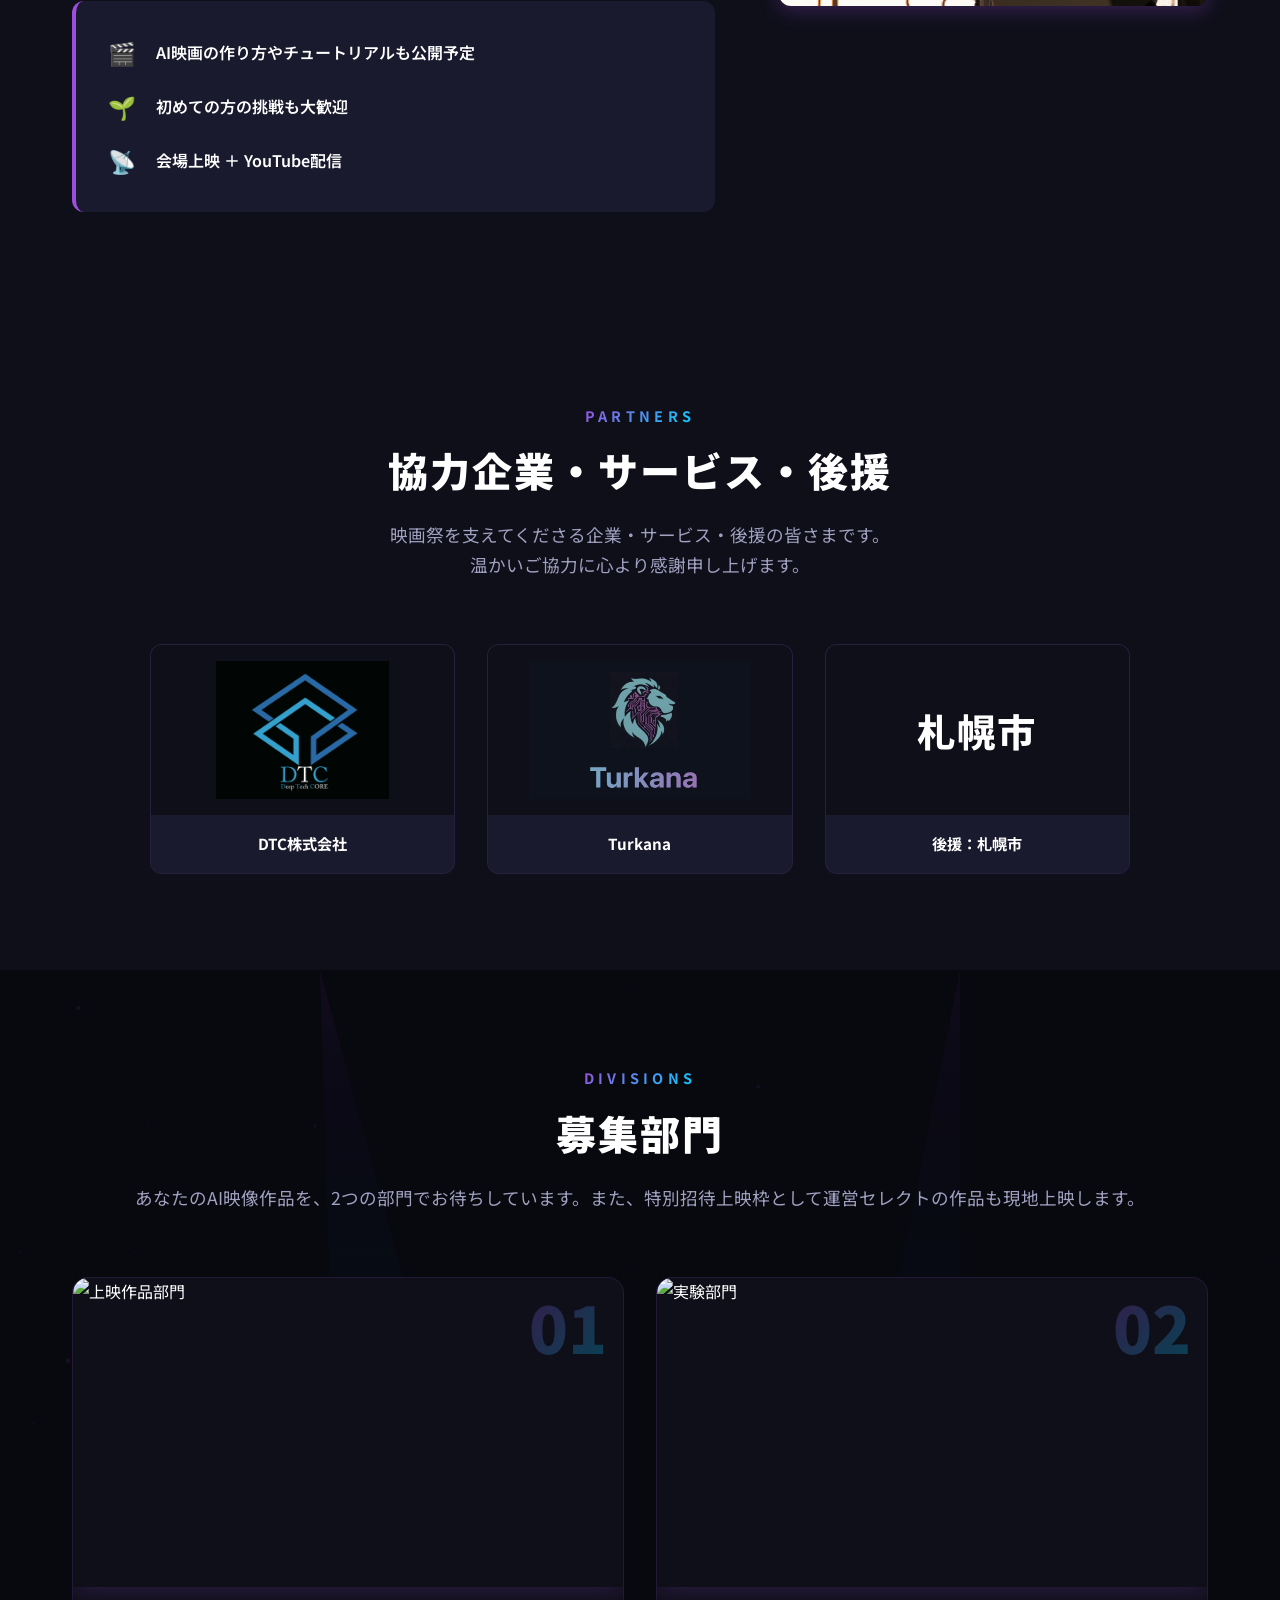
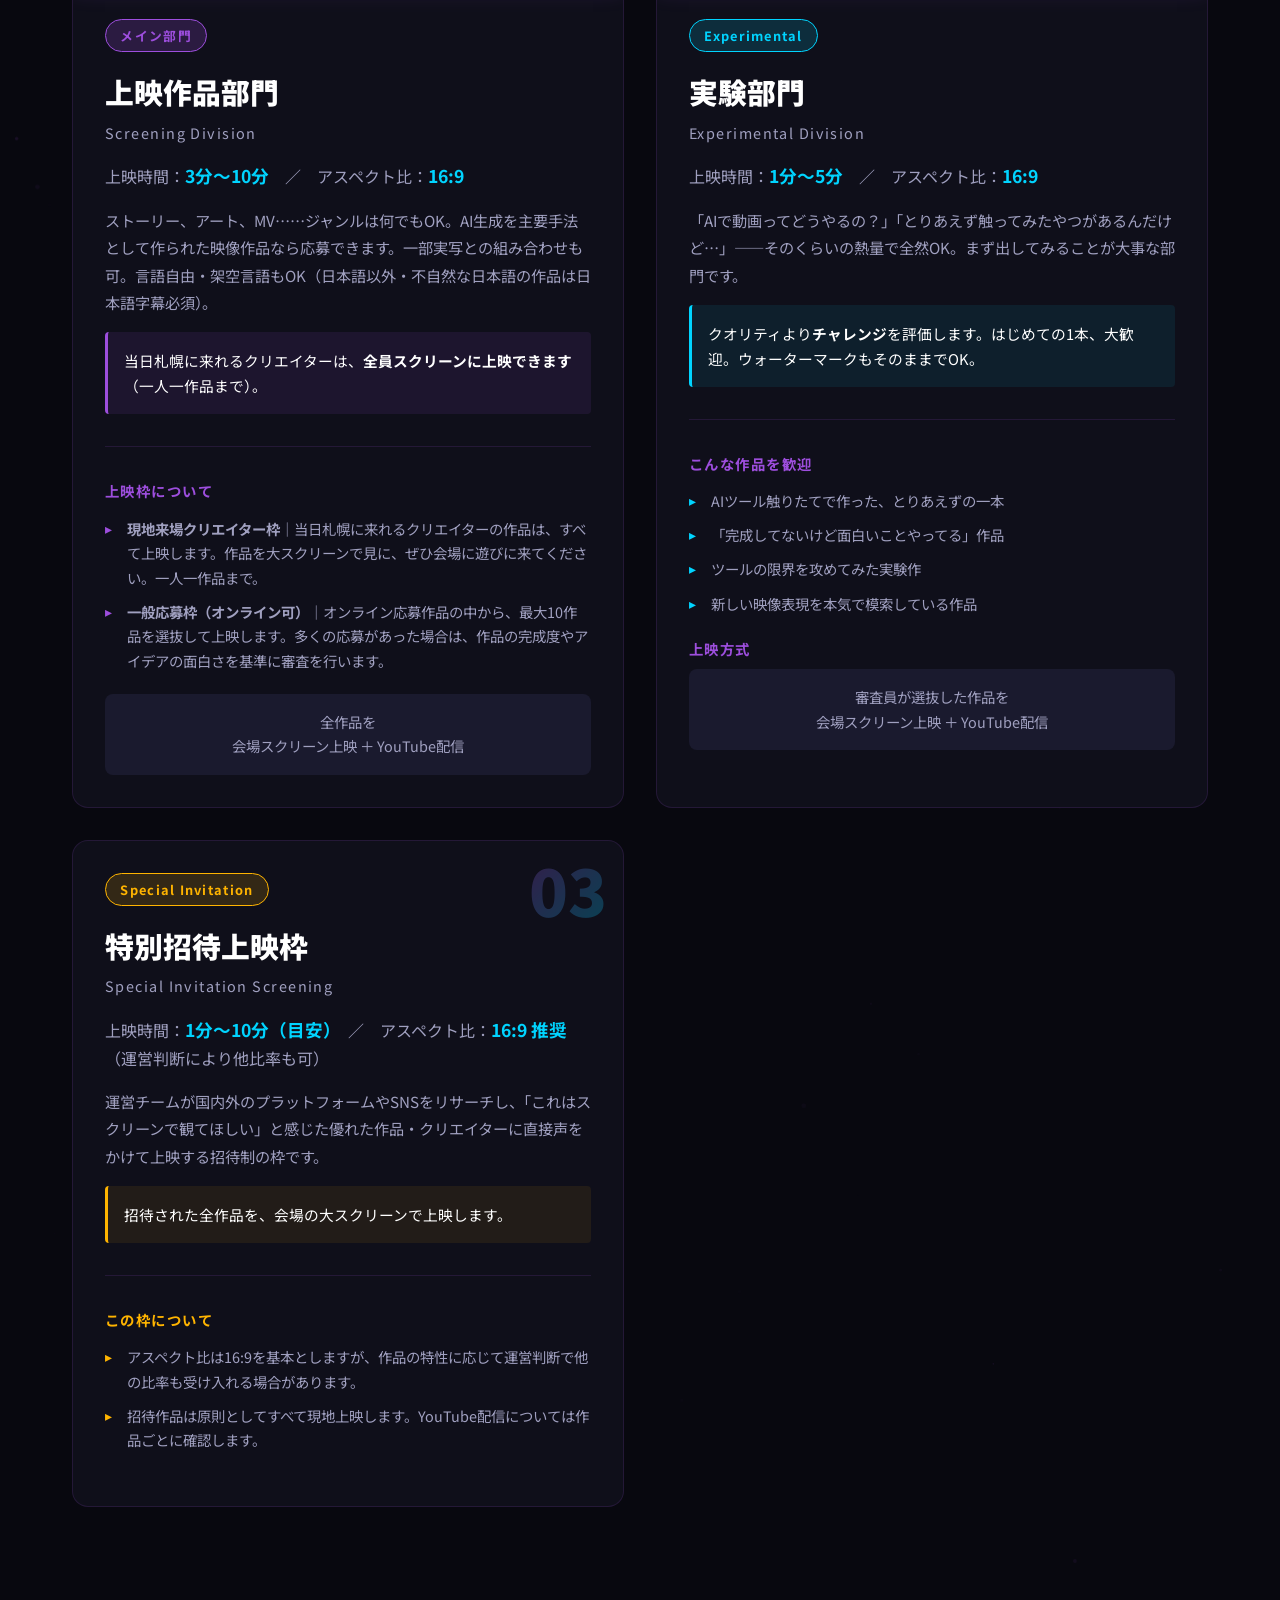
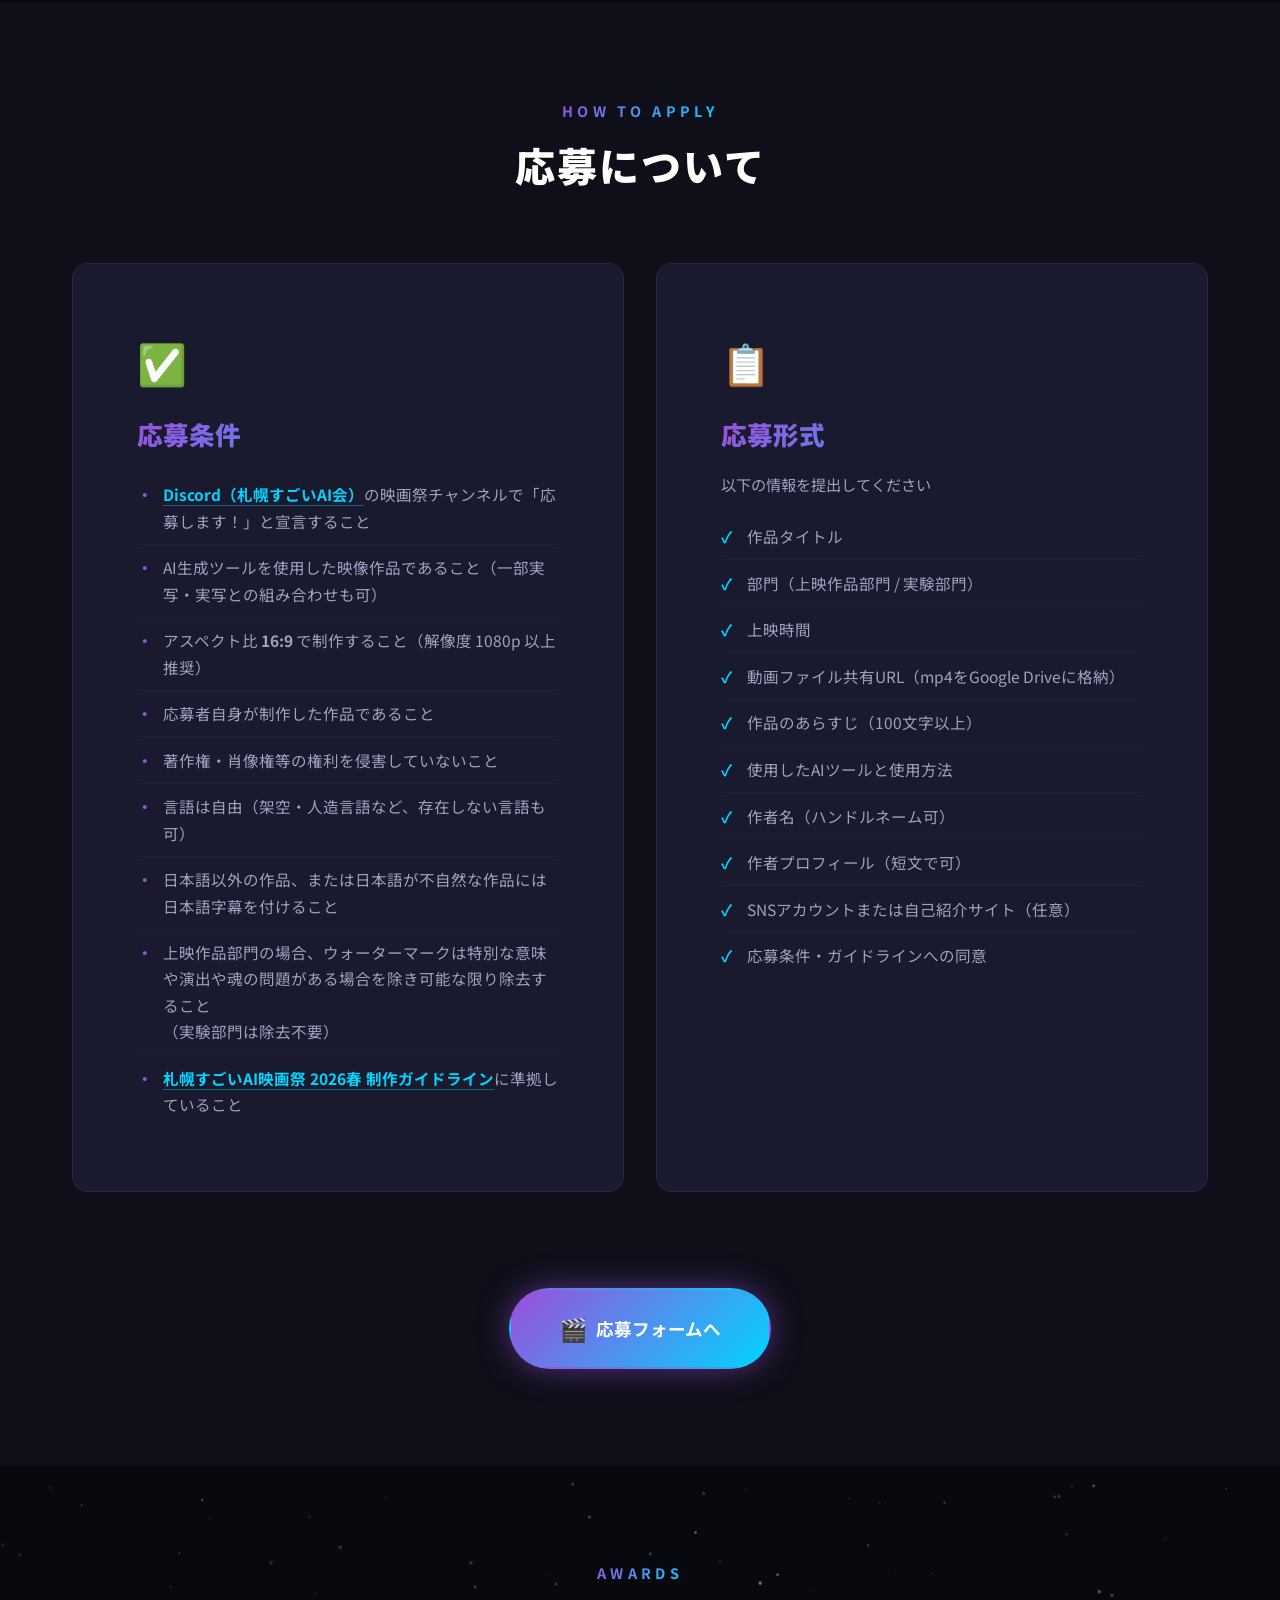
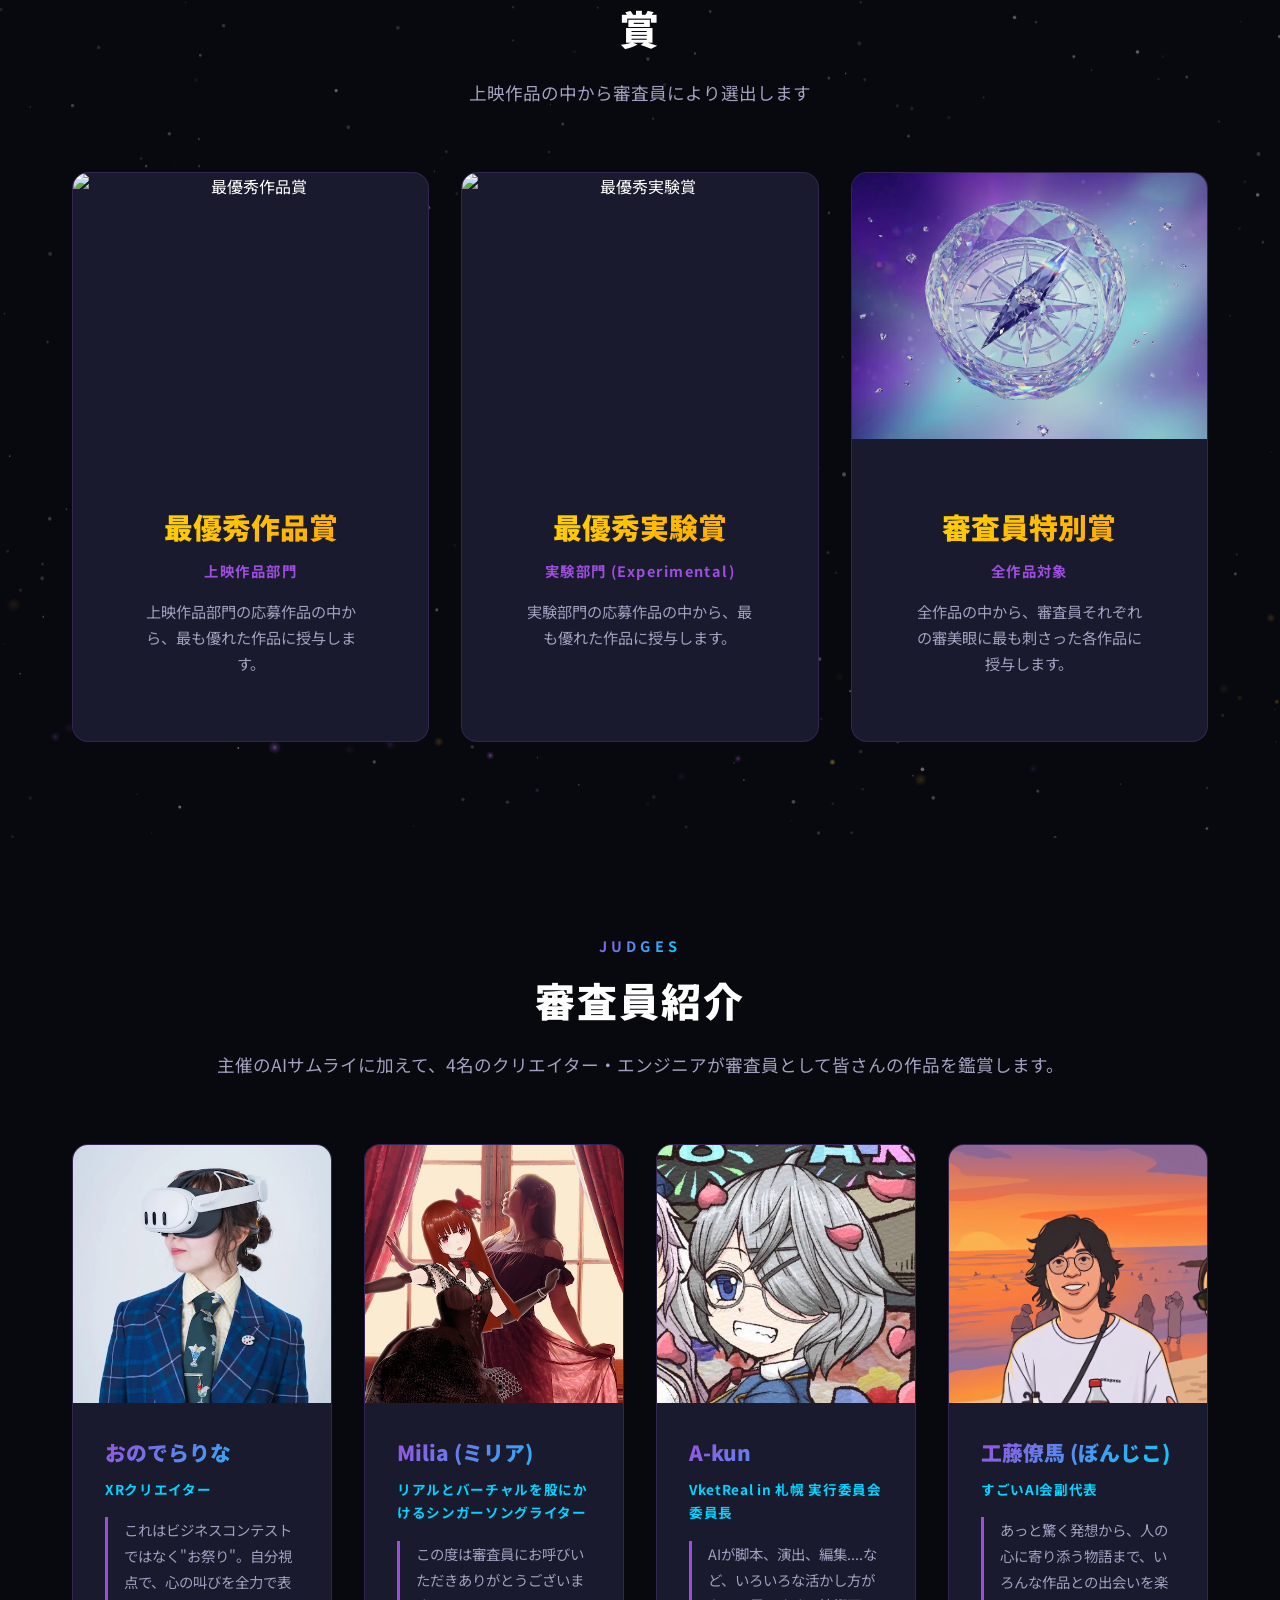
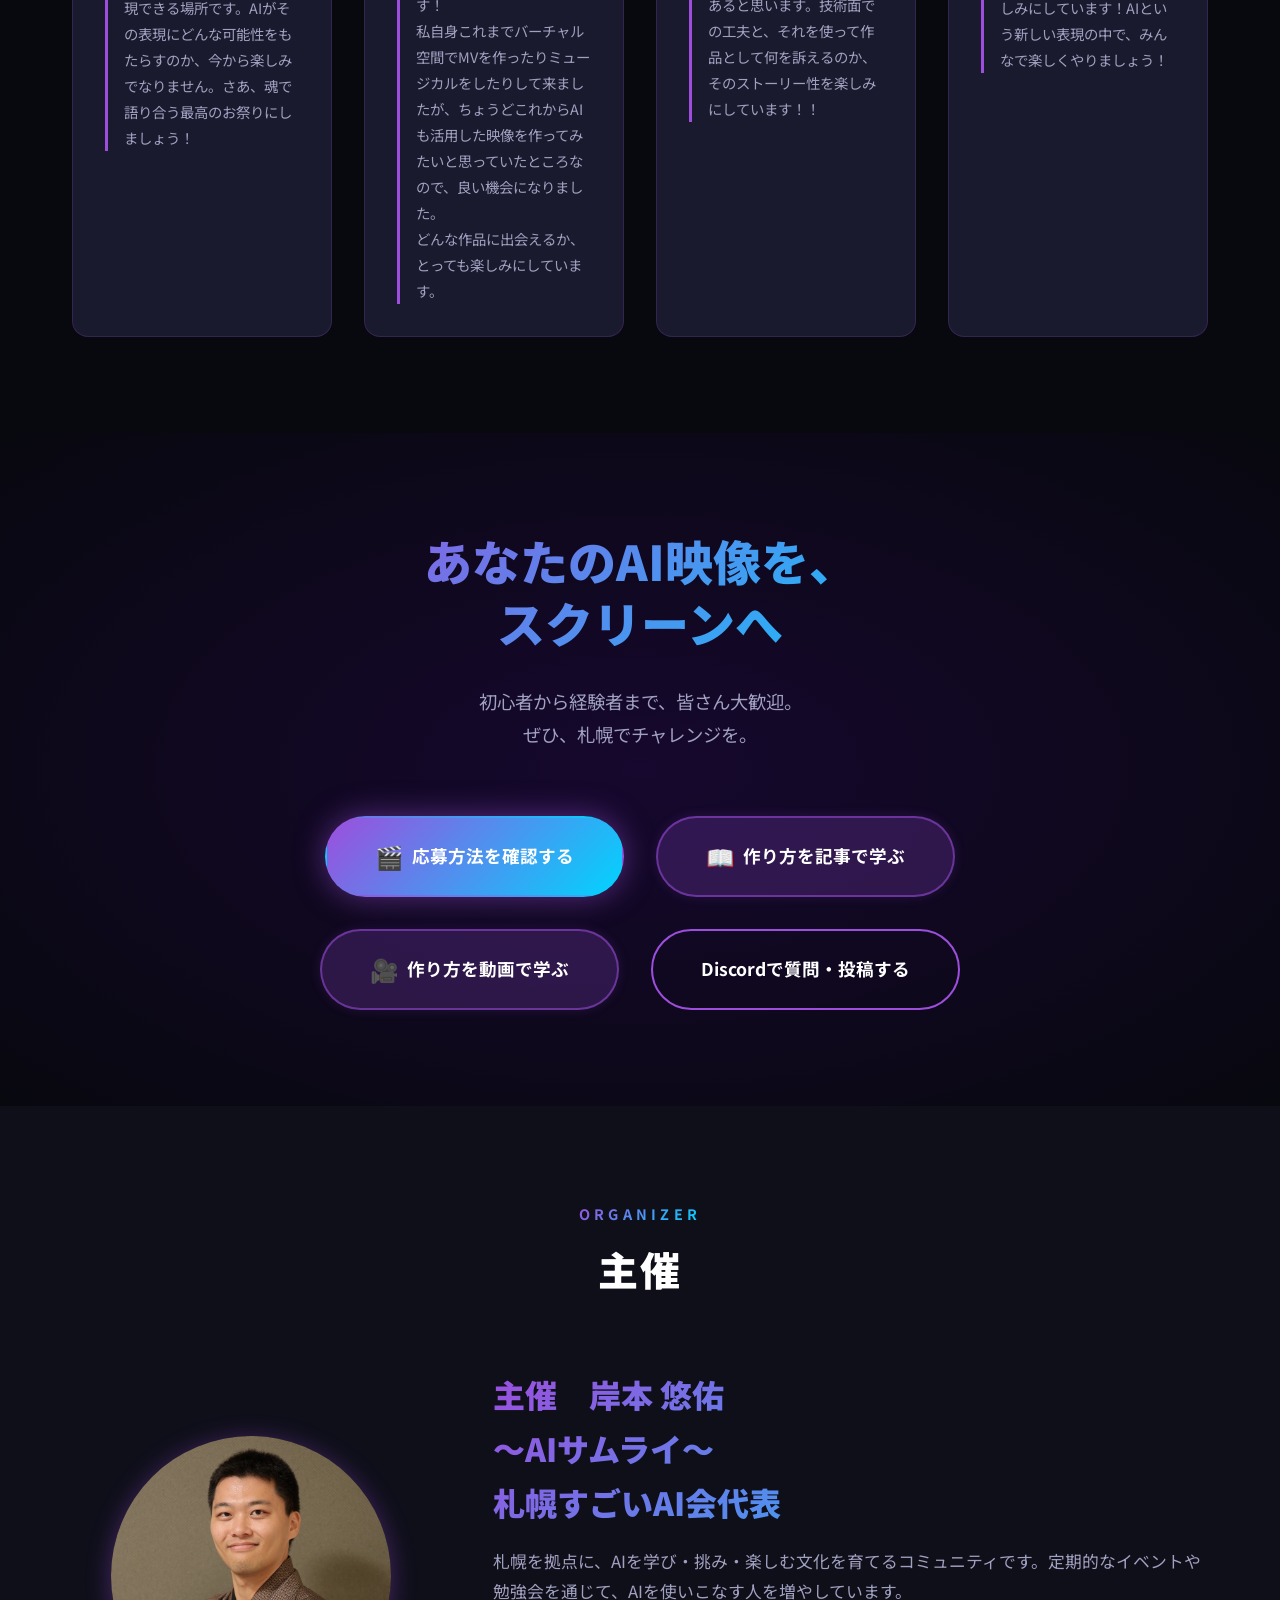
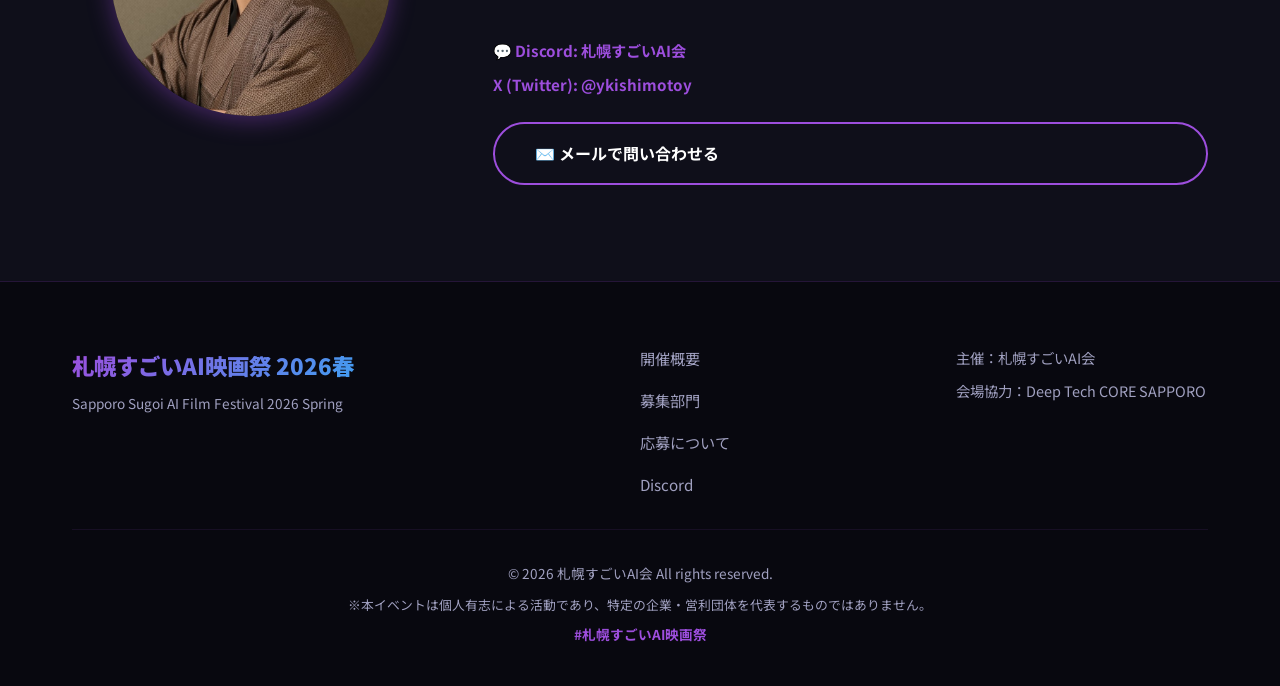
==== commit 549abaf9: "change timetable" ====
--- a/index.html
+++ b/index.html
@@ -143,7 +143,12 @@
                     </thead>
                     <tbody>
                         <tr class="screening-row-intermission">
-                            <td data-label="作品名">開場挨拶</td>
+                            <td data-label="作品名">開場</td>
+                            <td data-label="クリエイター">—</td>
+                            <td data-label="上映目安時刻">8:45</td>
+                        </tr>
+                        <tr class="screening-row-intermission">
+                            <td data-label="作品名">開会挨拶</td>
                             <td data-label="クリエイター">岸本悠佑_AIサムライ</td>
                             <td data-label="上映目安時刻">9:00</td>
                         </tr>
@@ -193,19 +198,14 @@
                             <td data-label="上映目安時刻">10:04</td>
                         </tr>
                         <tr>
-                            <td data-label="作品名">スノーメモリー</td>
-                            <td data-label="クリエイター">ハセガワケイイチ</td>
-                            <td data-label="上映目安時刻">10:08</td>
-                        </tr>
-                        <tr>
                             <td data-label="作品名">Feel Like Stool</td>
                             <td data-label="クリエイター">tama-style</td>
-                            <td data-label="上映目安時刻">10:18</td>
+                            <td data-label="上映目安時刻">10:08</td>
                         </tr>
                         <tr class="screening-row-intermission">
                             <td data-label="作品名">〜幕間〜</td>
                             <td data-label="クリエイター">-</td>
-                            <td data-label="上映目安時刻">10:30–10:40</td>
+                            <td data-label="上映目安時刻">10:25–10:40</td>
                         </tr>
                         <tr>
                             <td data-label="作品名">青銅のニューロン</td>
@@ -258,12 +258,12 @@
                             <td data-label="上映目安時刻">11:25</td>
                         </tr>
                         <tr>
-                            <td data-label="作品名">才なし侯爵令嬢</td>
+                            <td data-label="作品名">宇宙灯台守</td>
                             <td data-label="クリエイター">岸本悠佑_AIサムライ</td>
                             <td data-label="上映目安時刻">11:35</td>
                         </tr>
                         <tr>
-                            <td data-label="作品名">宇宙灯台守</td>
+                            <td data-label="作品名">才無し侯爵令嬢と魔法ジジイの科学革命</td>
                             <td data-label="クリエイター">岸本悠佑_AIサムライ</td>
                             <td data-label="上映目安時刻">11:50</td>
                         </tr>
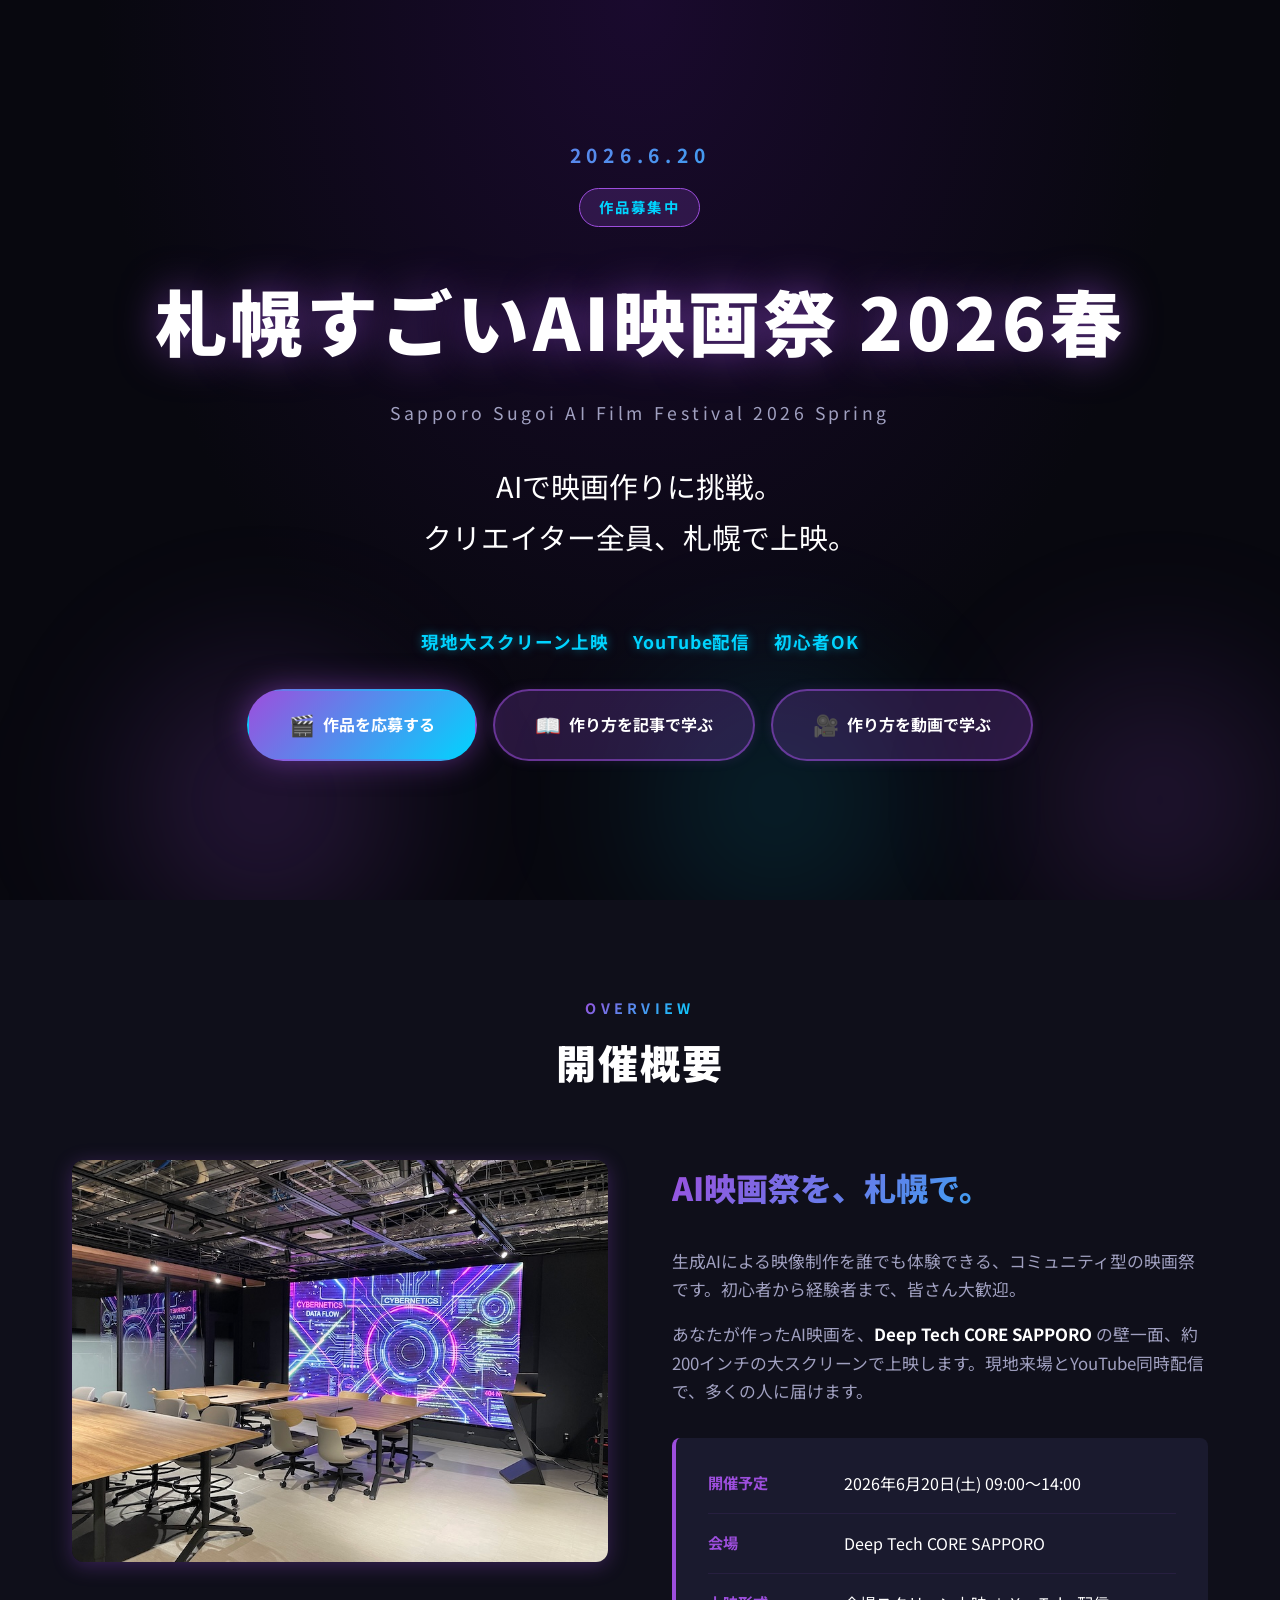
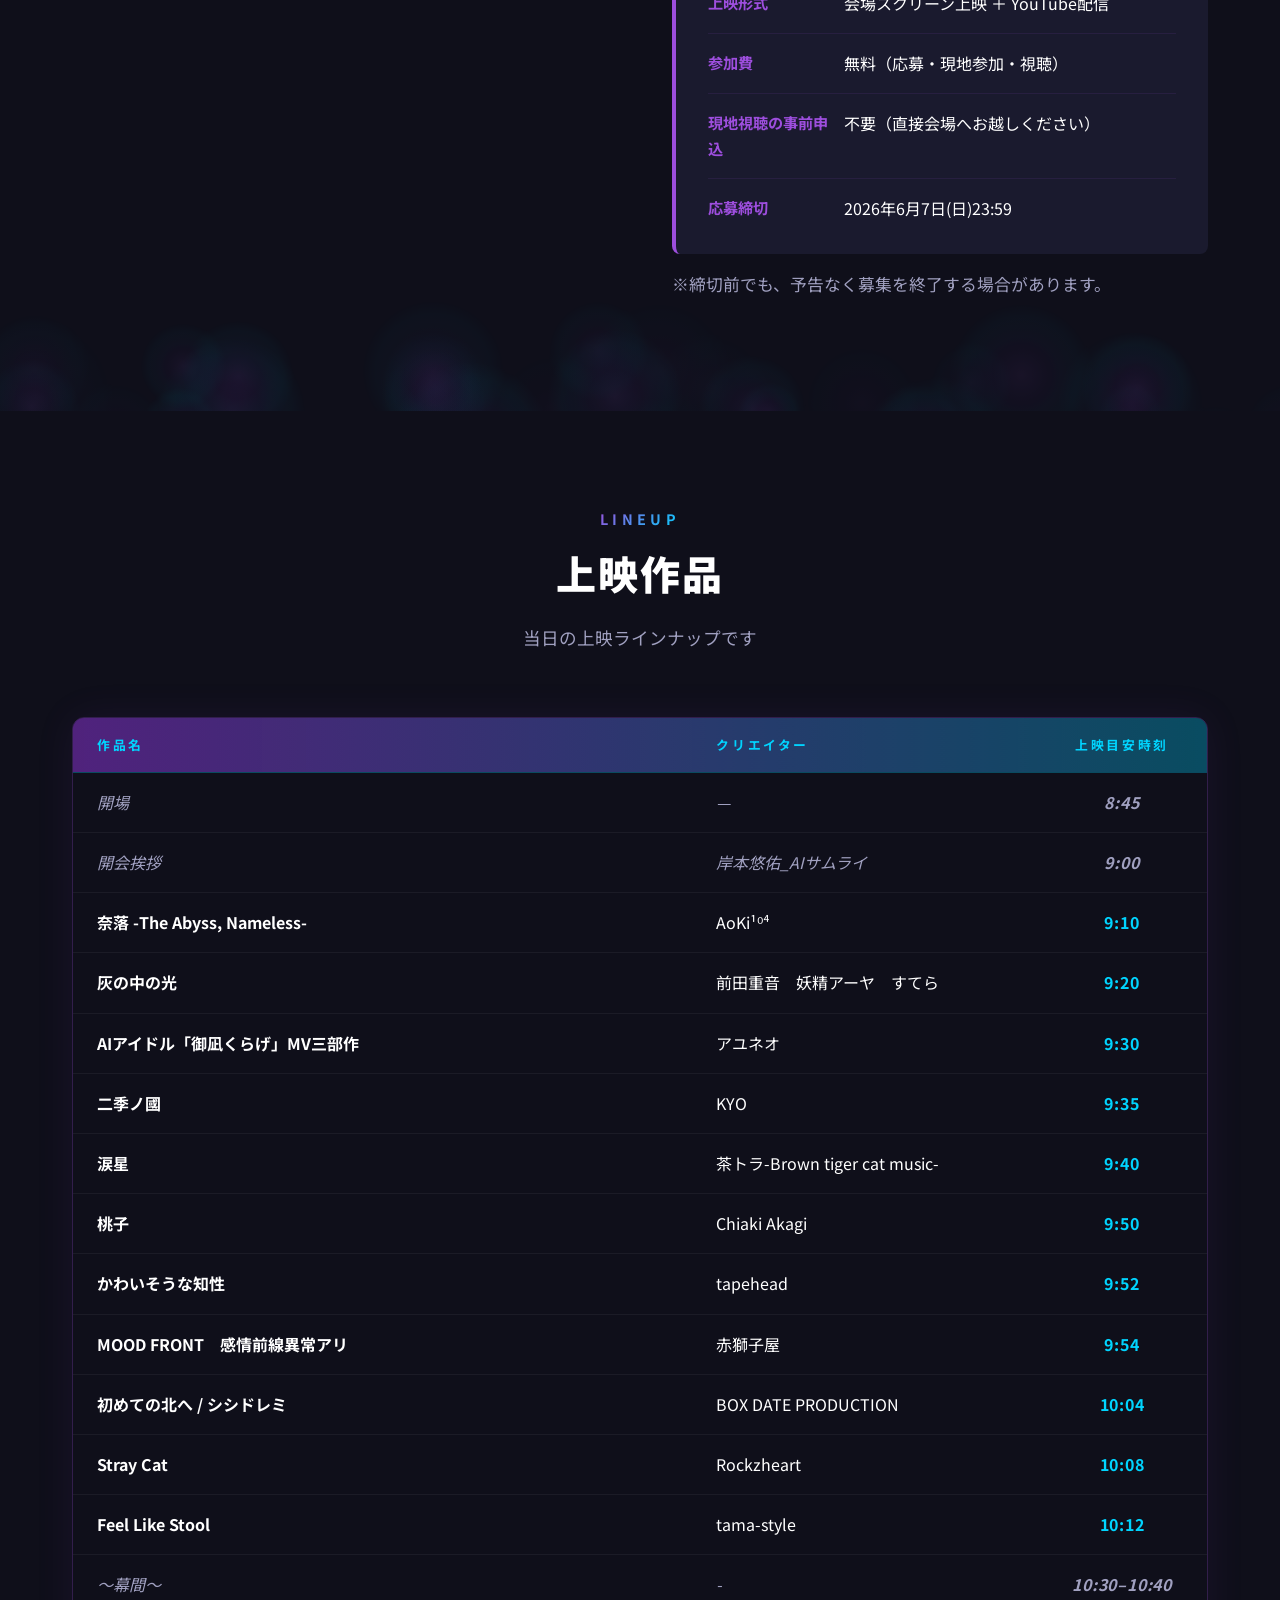
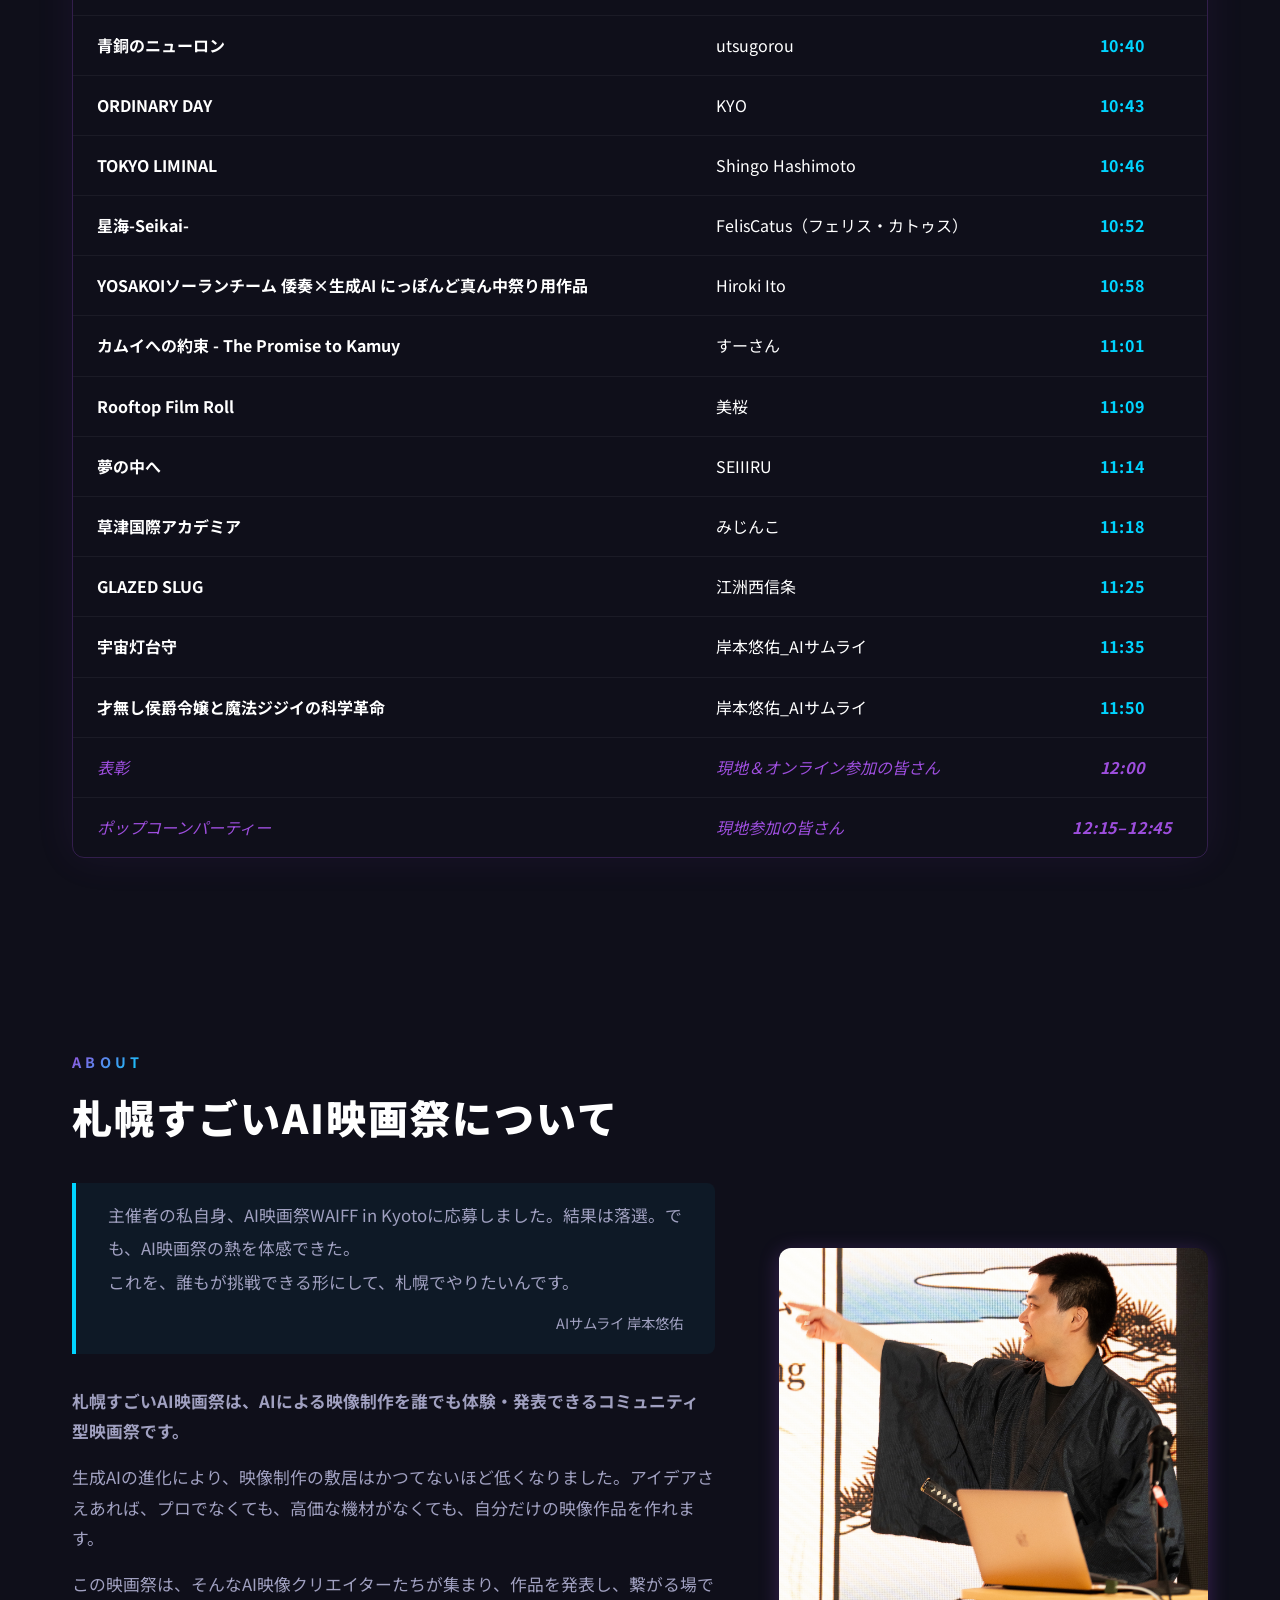
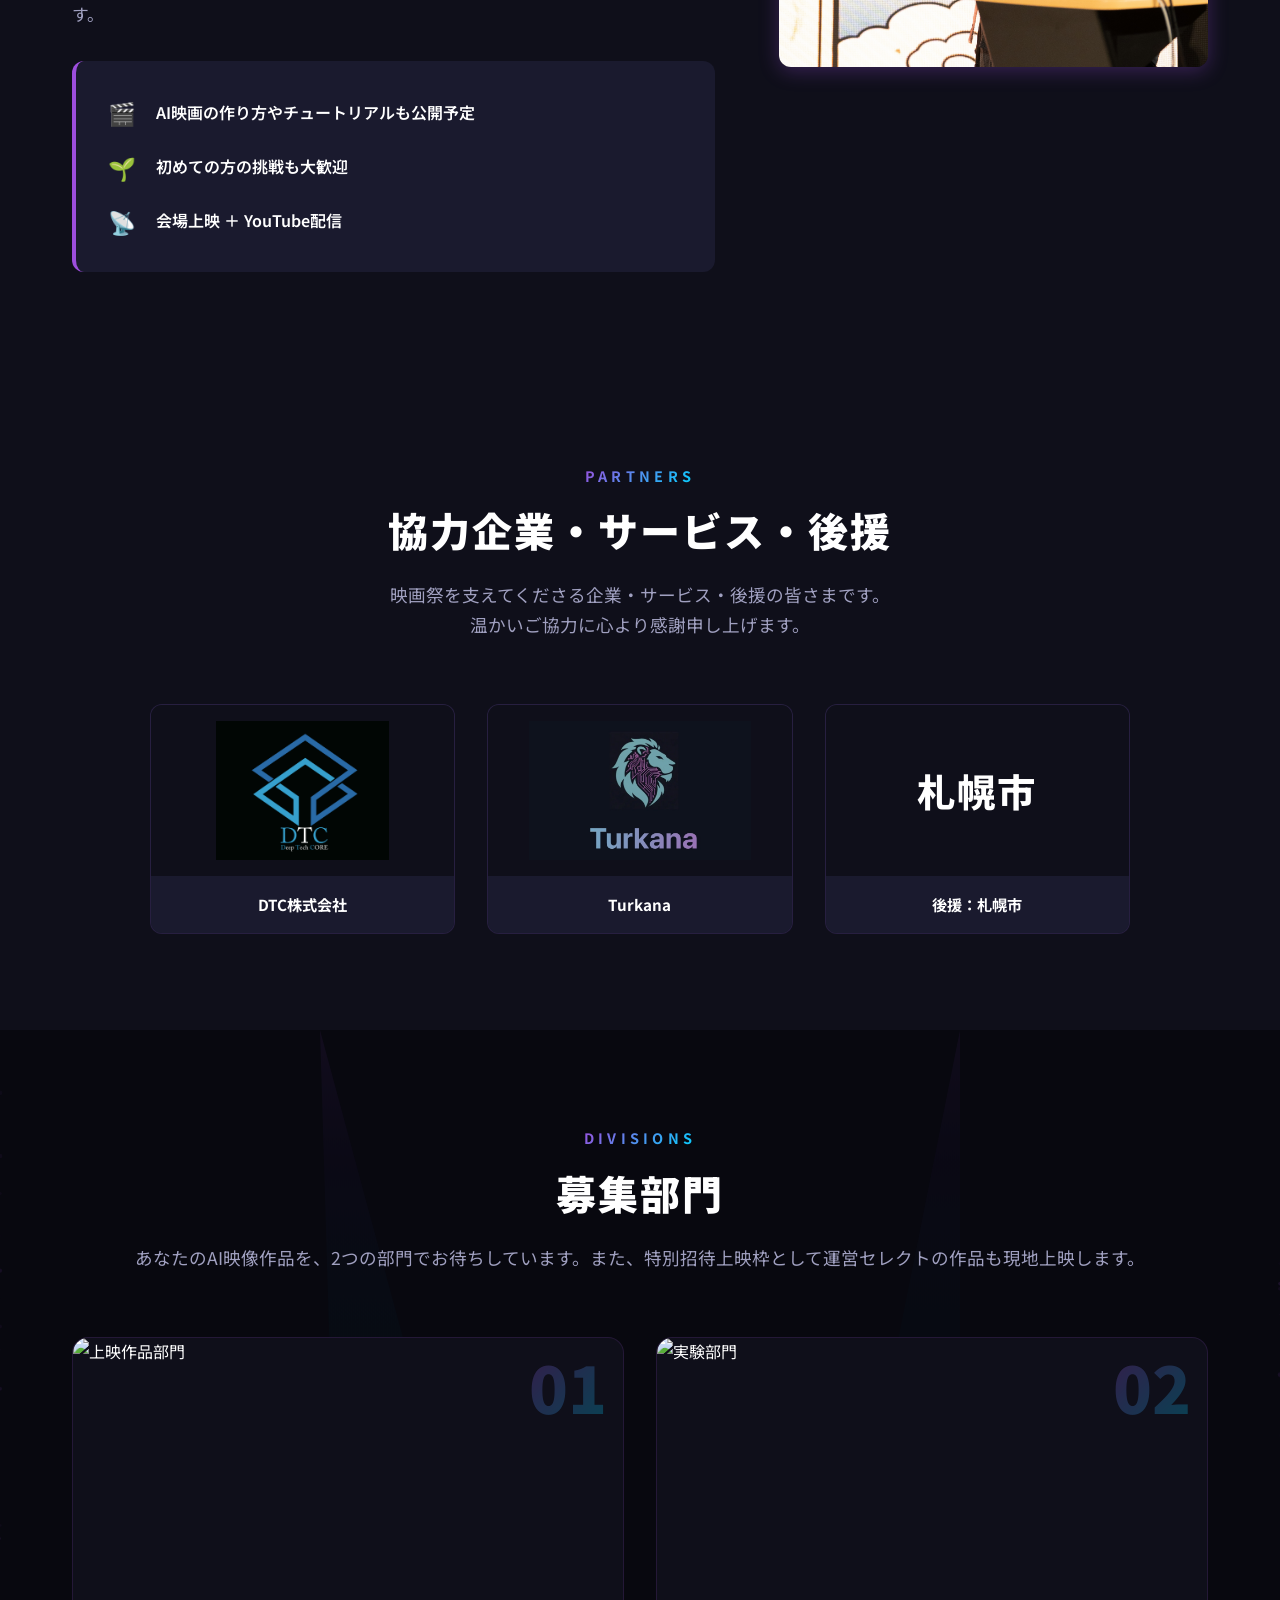
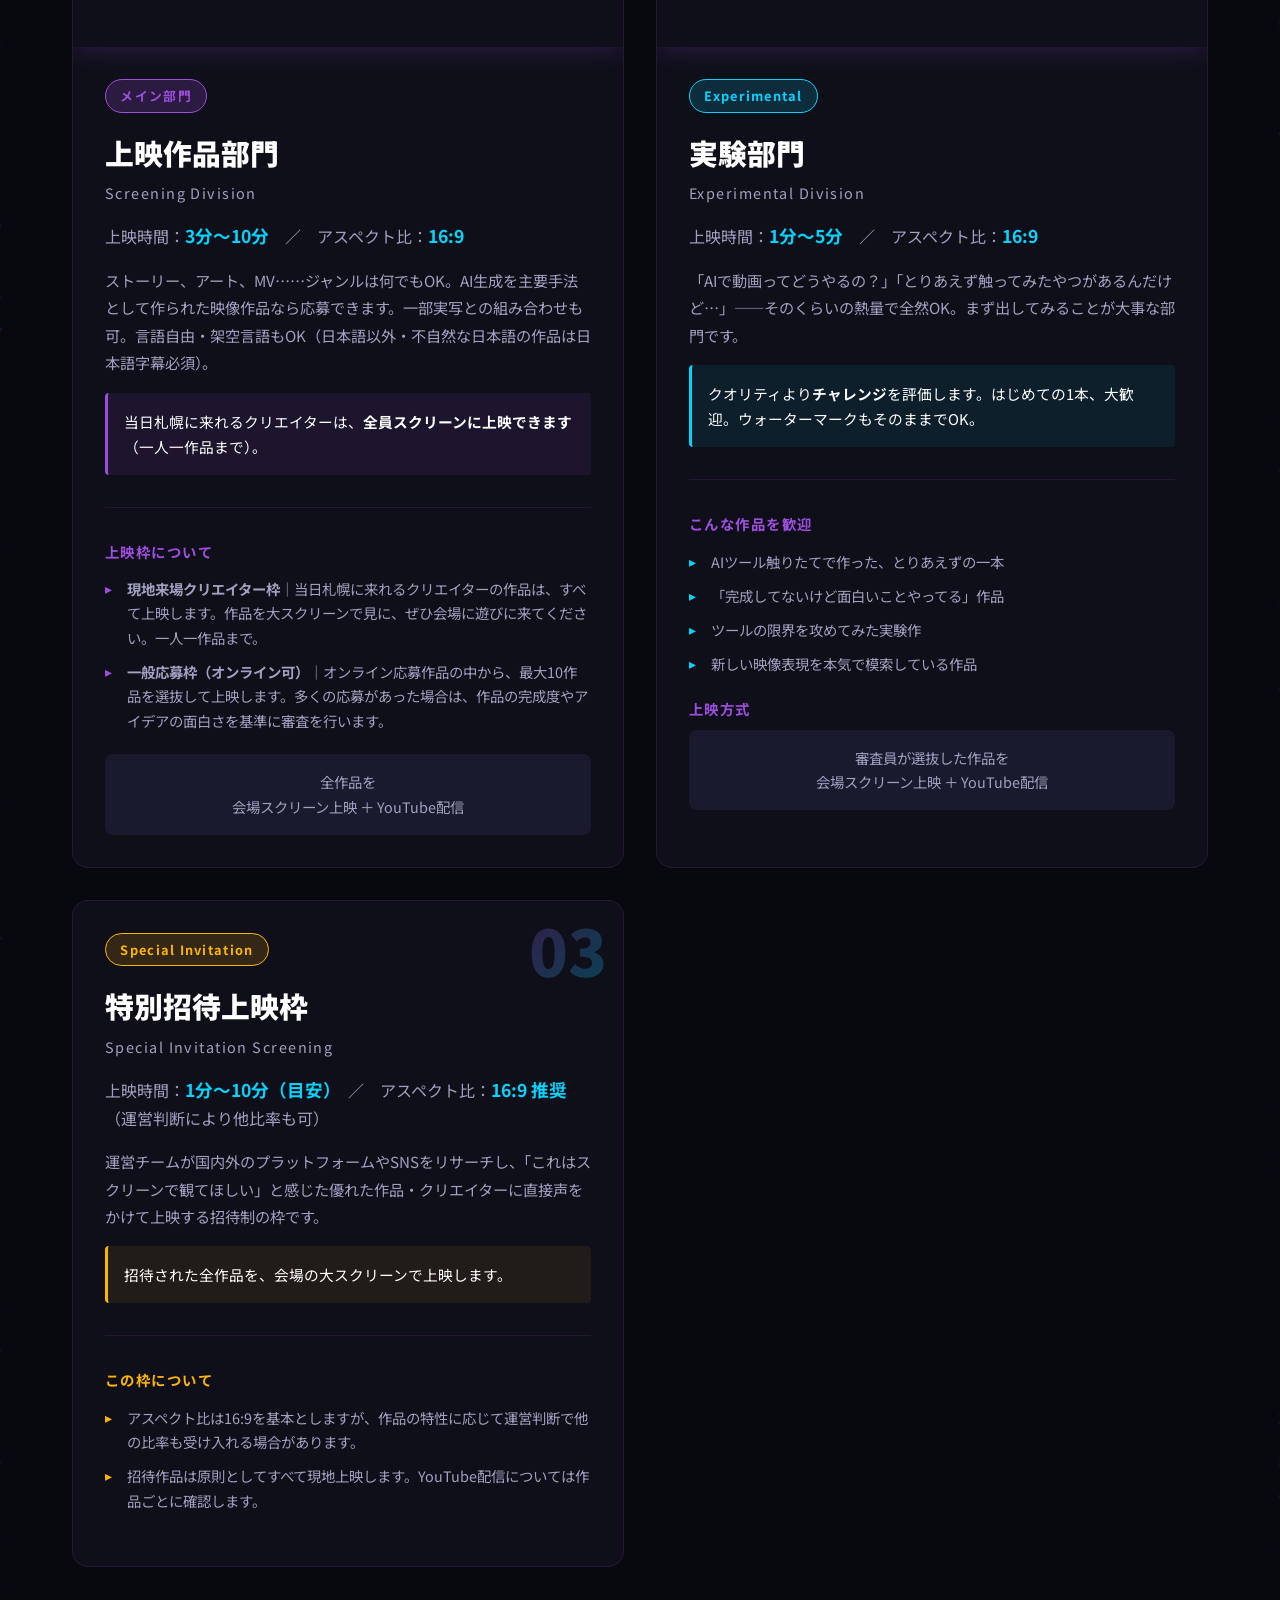
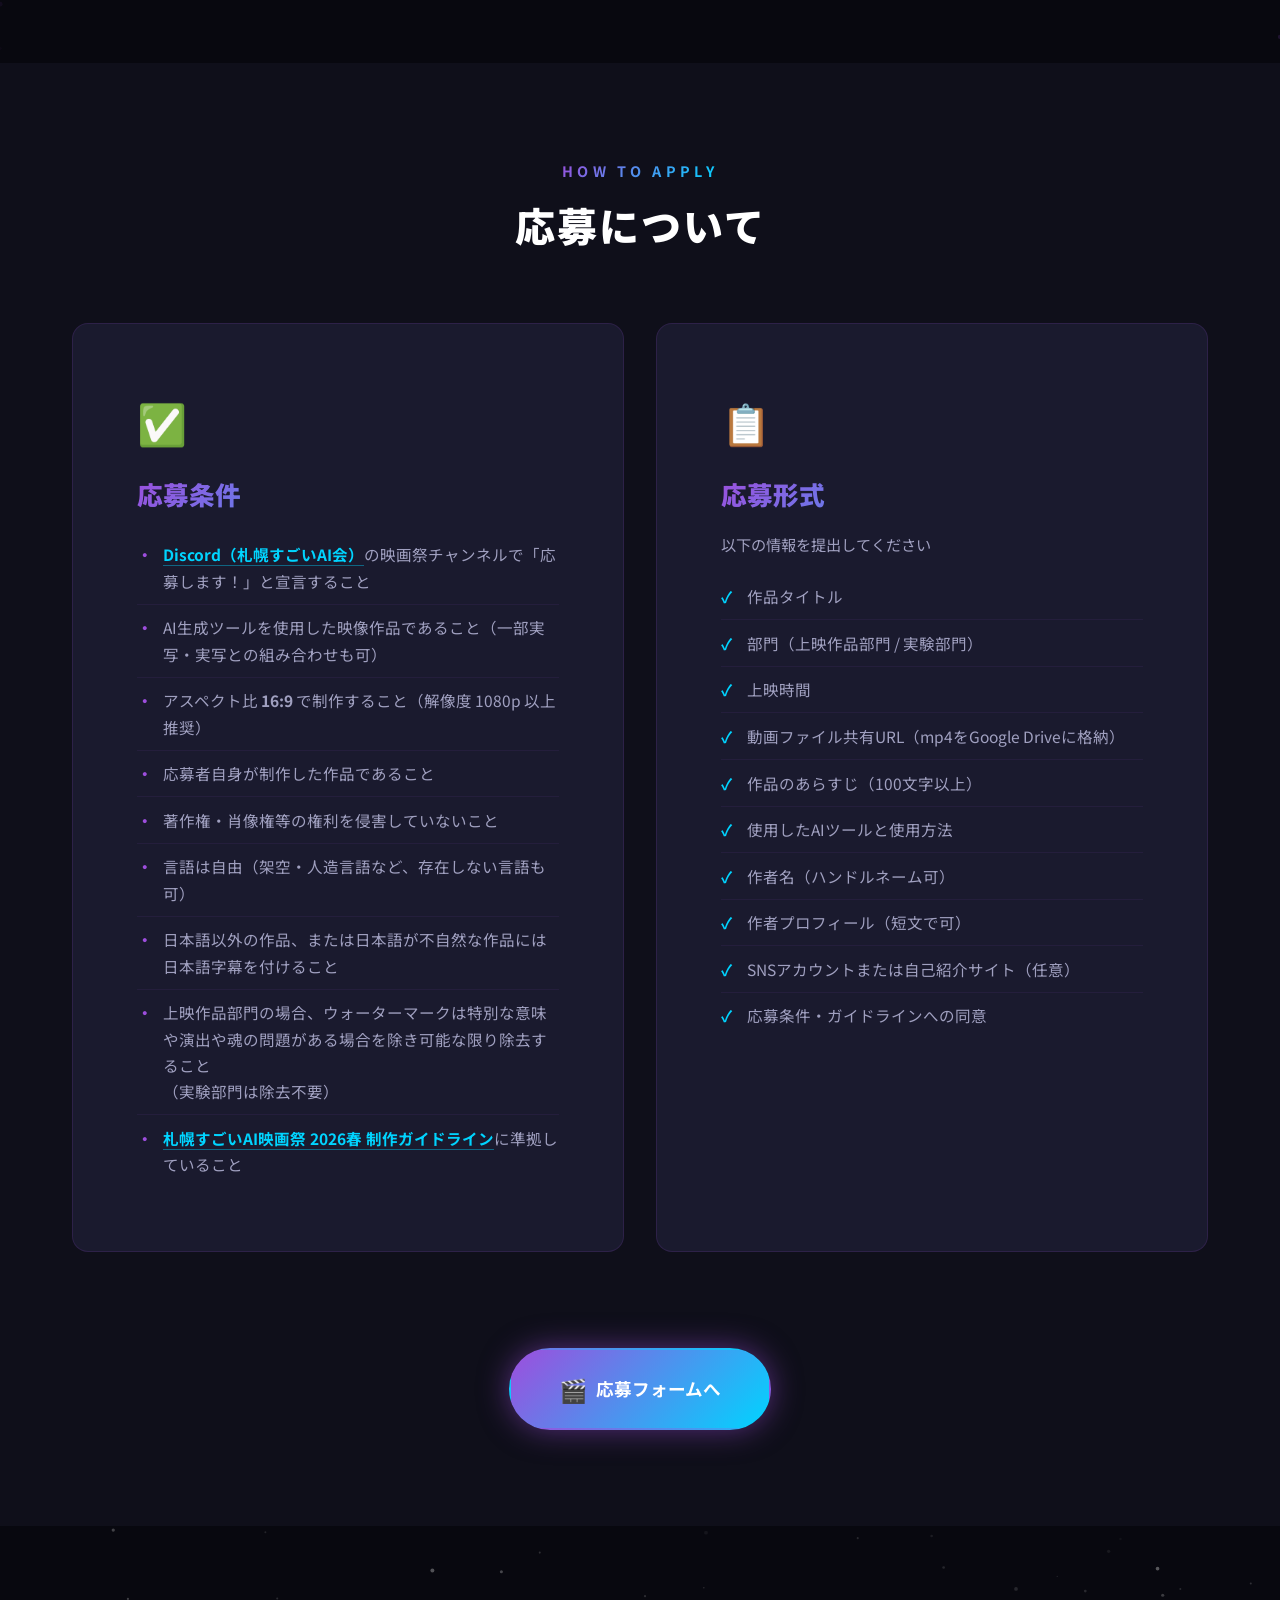
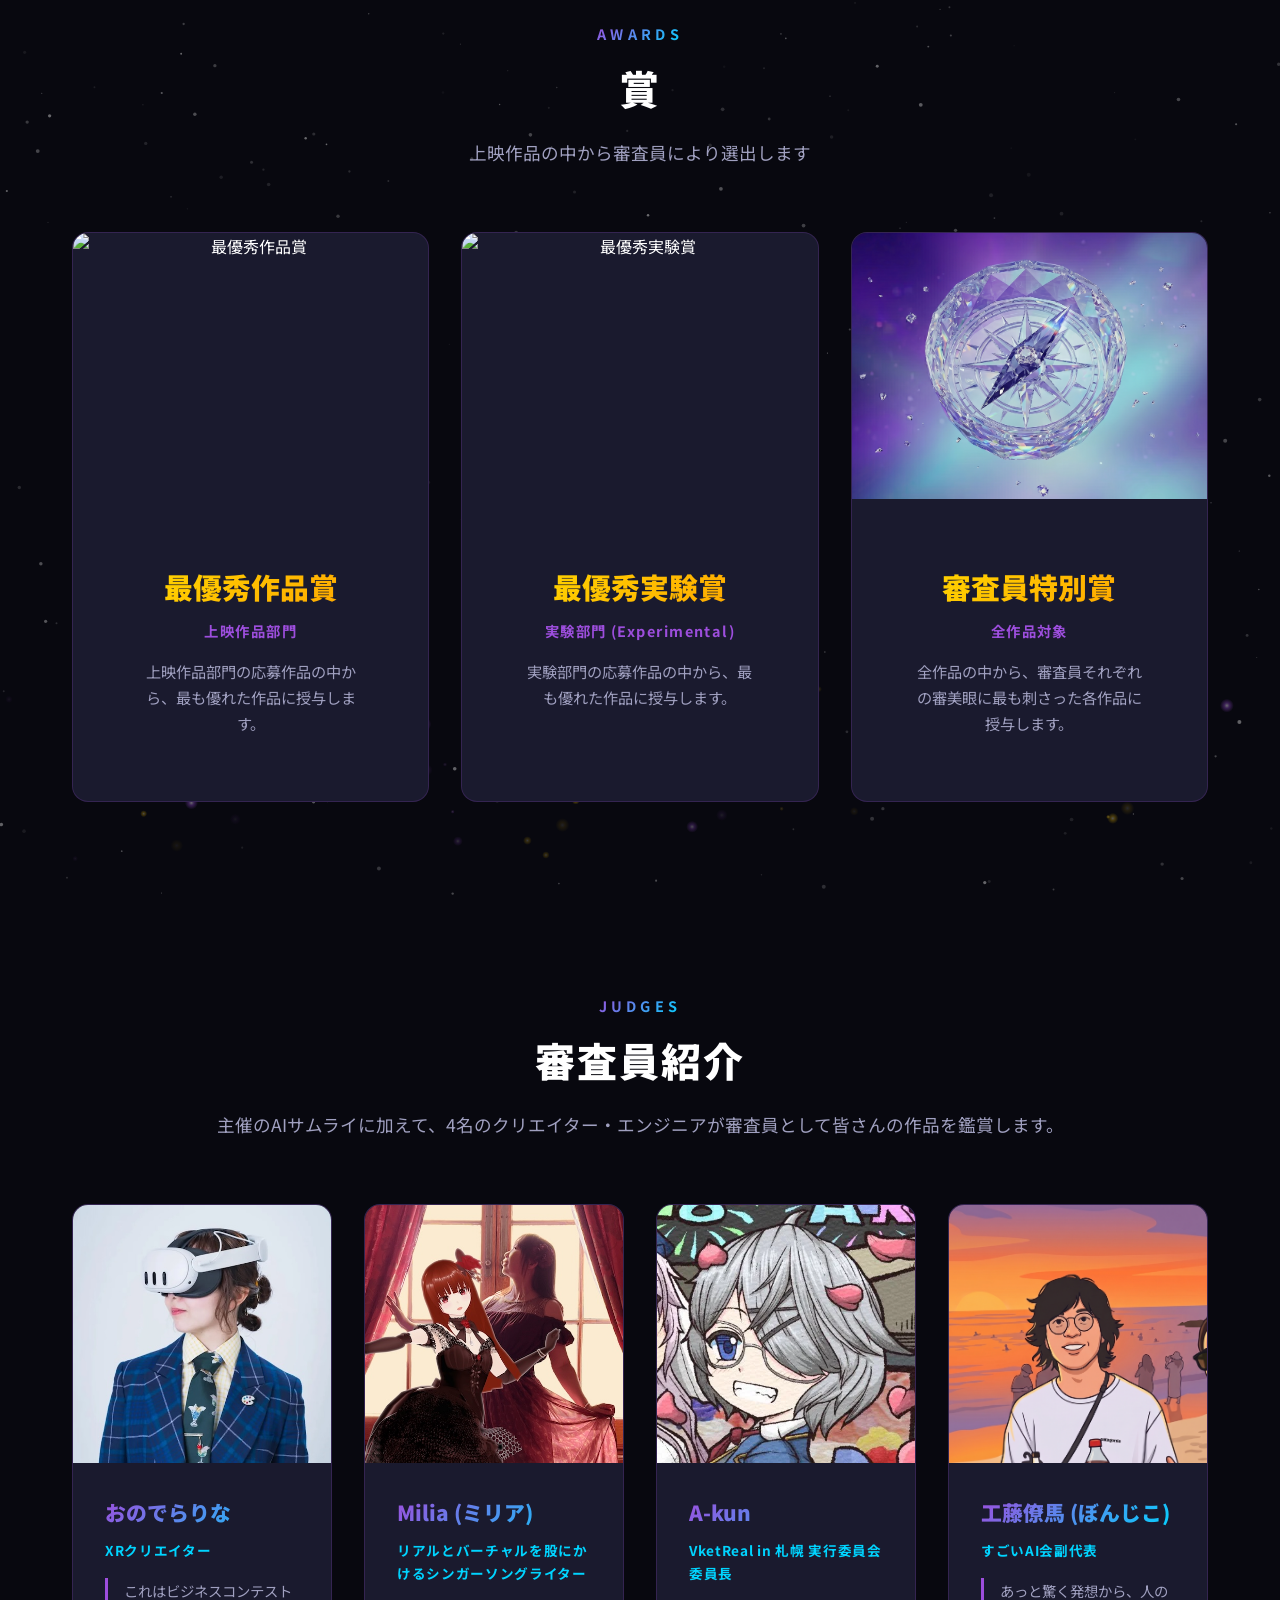
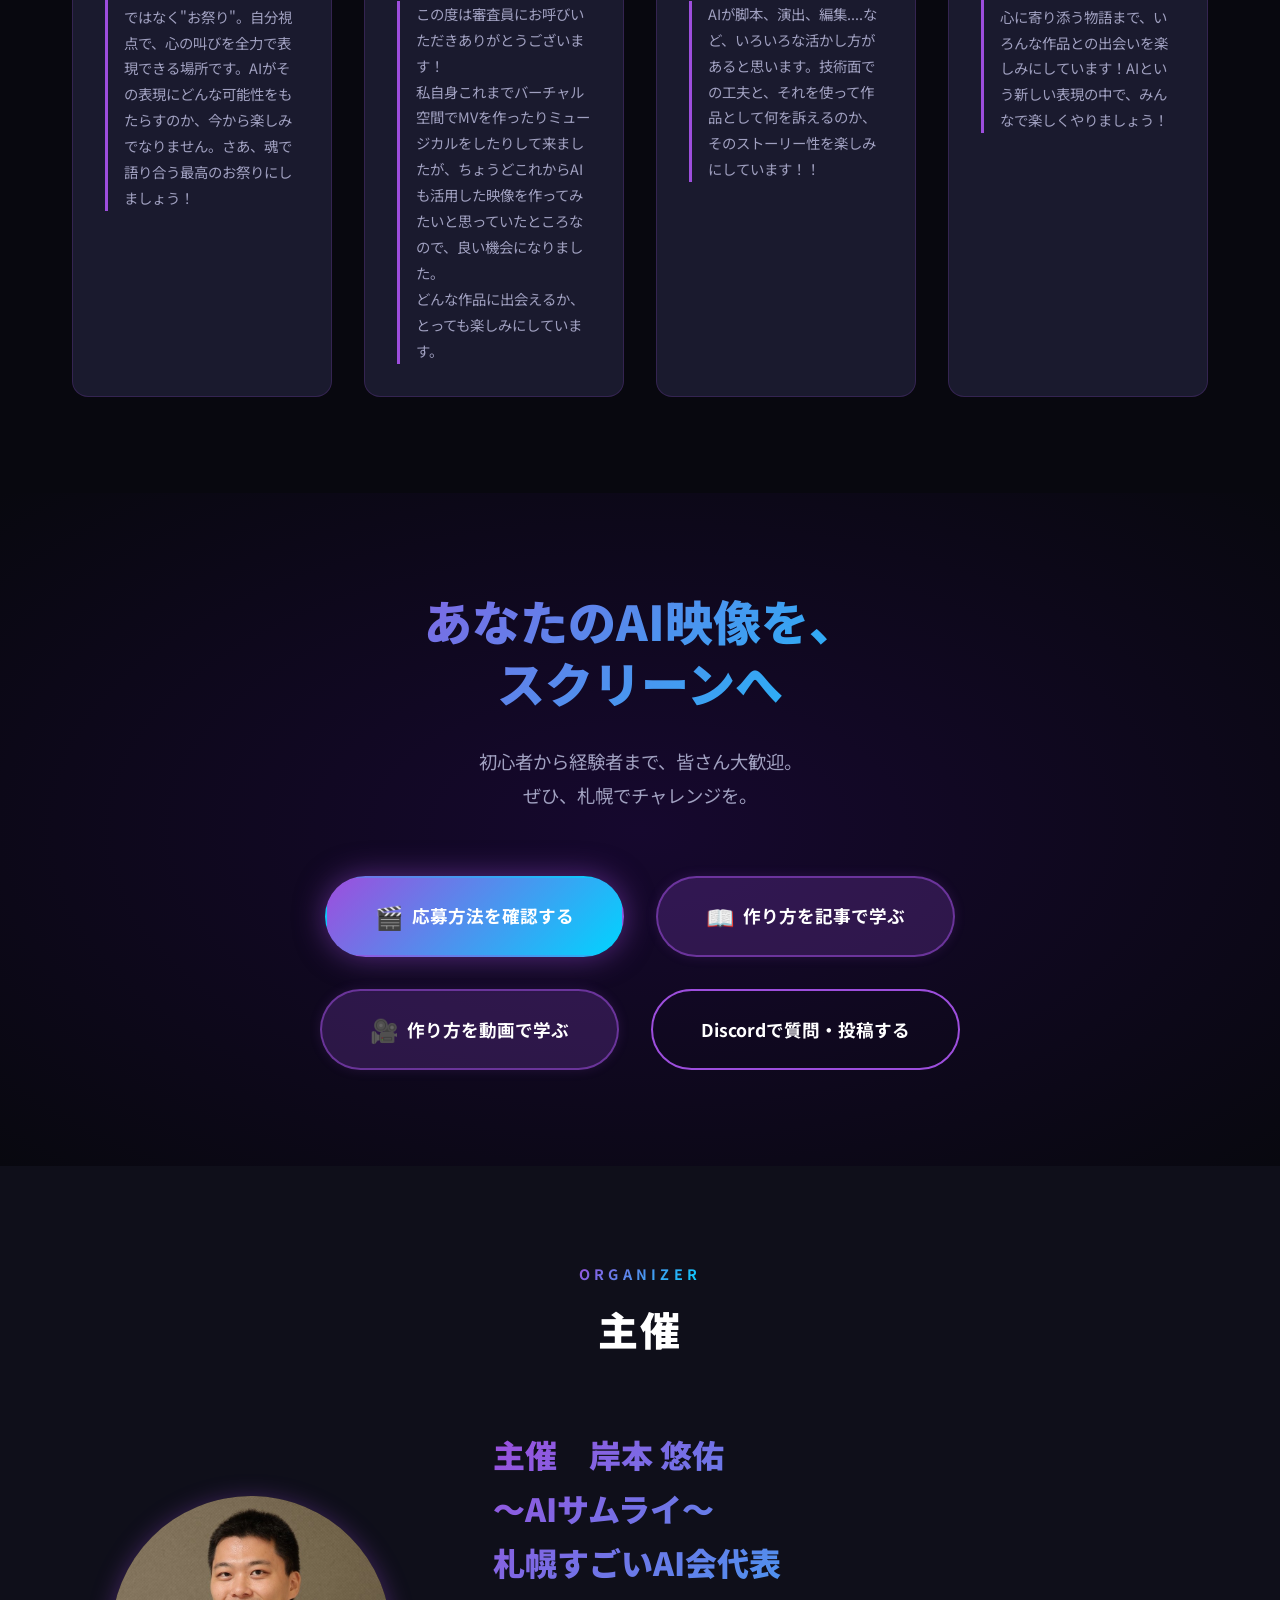
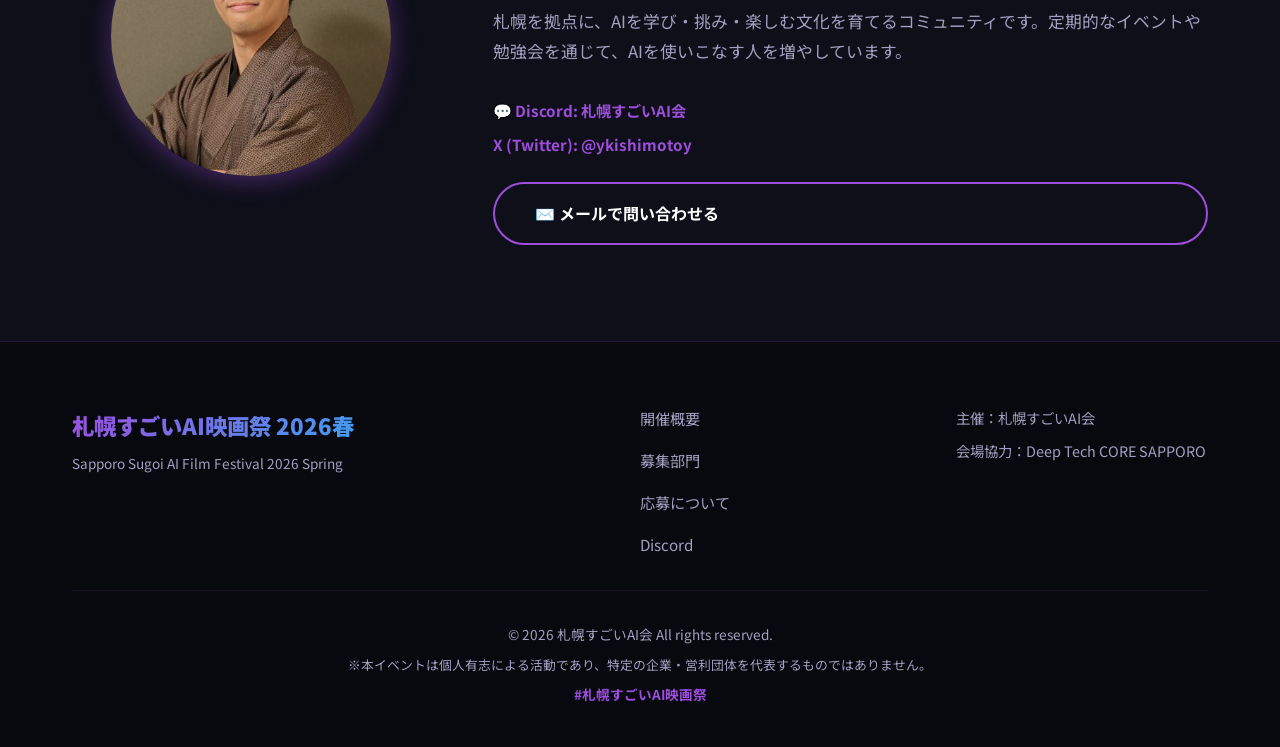
==== commit fccf21c4: "add stray cat" ====
--- a/index.html
+++ b/index.html
@@ -198,14 +198,19 @@
                             <td data-label="上映目安時刻">10:04</td>
                         </tr>
                         <tr>
+                            <td data-label="作品名">Stray Cat</td>
+                            <td data-label="クリエイター">Rockzheart</td>
+                            <td data-label="上映目安時刻">10:08</td>
+                        </tr>
+                        <tr>
                             <td data-label="作品名">Feel Like Stool</td>
                             <td data-label="クリエイター">tama-style</td>
-                            <td data-label="上映目安時刻">10:08</td>
+                            <td data-label="上映目安時刻">10:12</td>
                         </tr>
                         <tr class="screening-row-intermission">
                             <td data-label="作品名">〜幕間〜</td>
                             <td data-label="クリエイター">-</td>
-                            <td data-label="上映目安時刻">10:25–10:40</td>
+                            <td data-label="上映目安時刻">10:30–10:40</td>
                         </tr>
                         <tr>
                             <td data-label="作品名">青銅のニューロン</td>
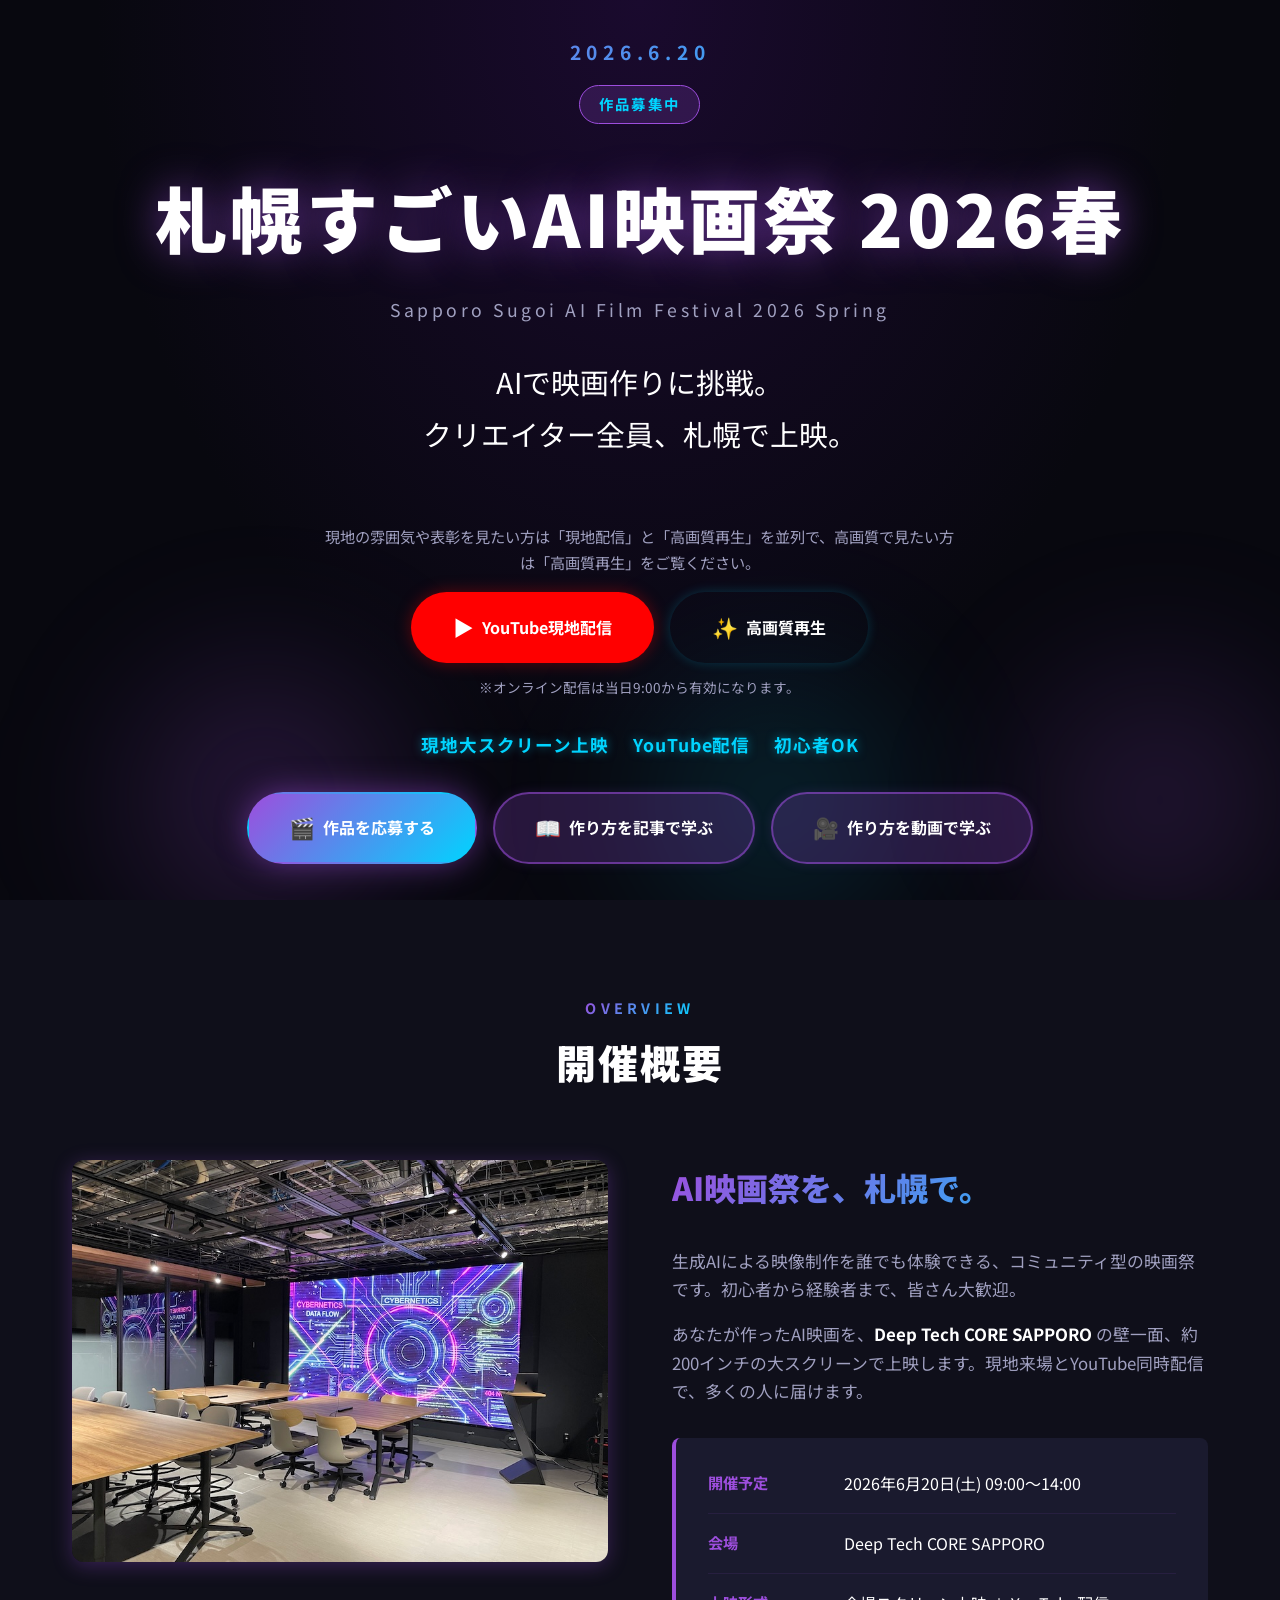
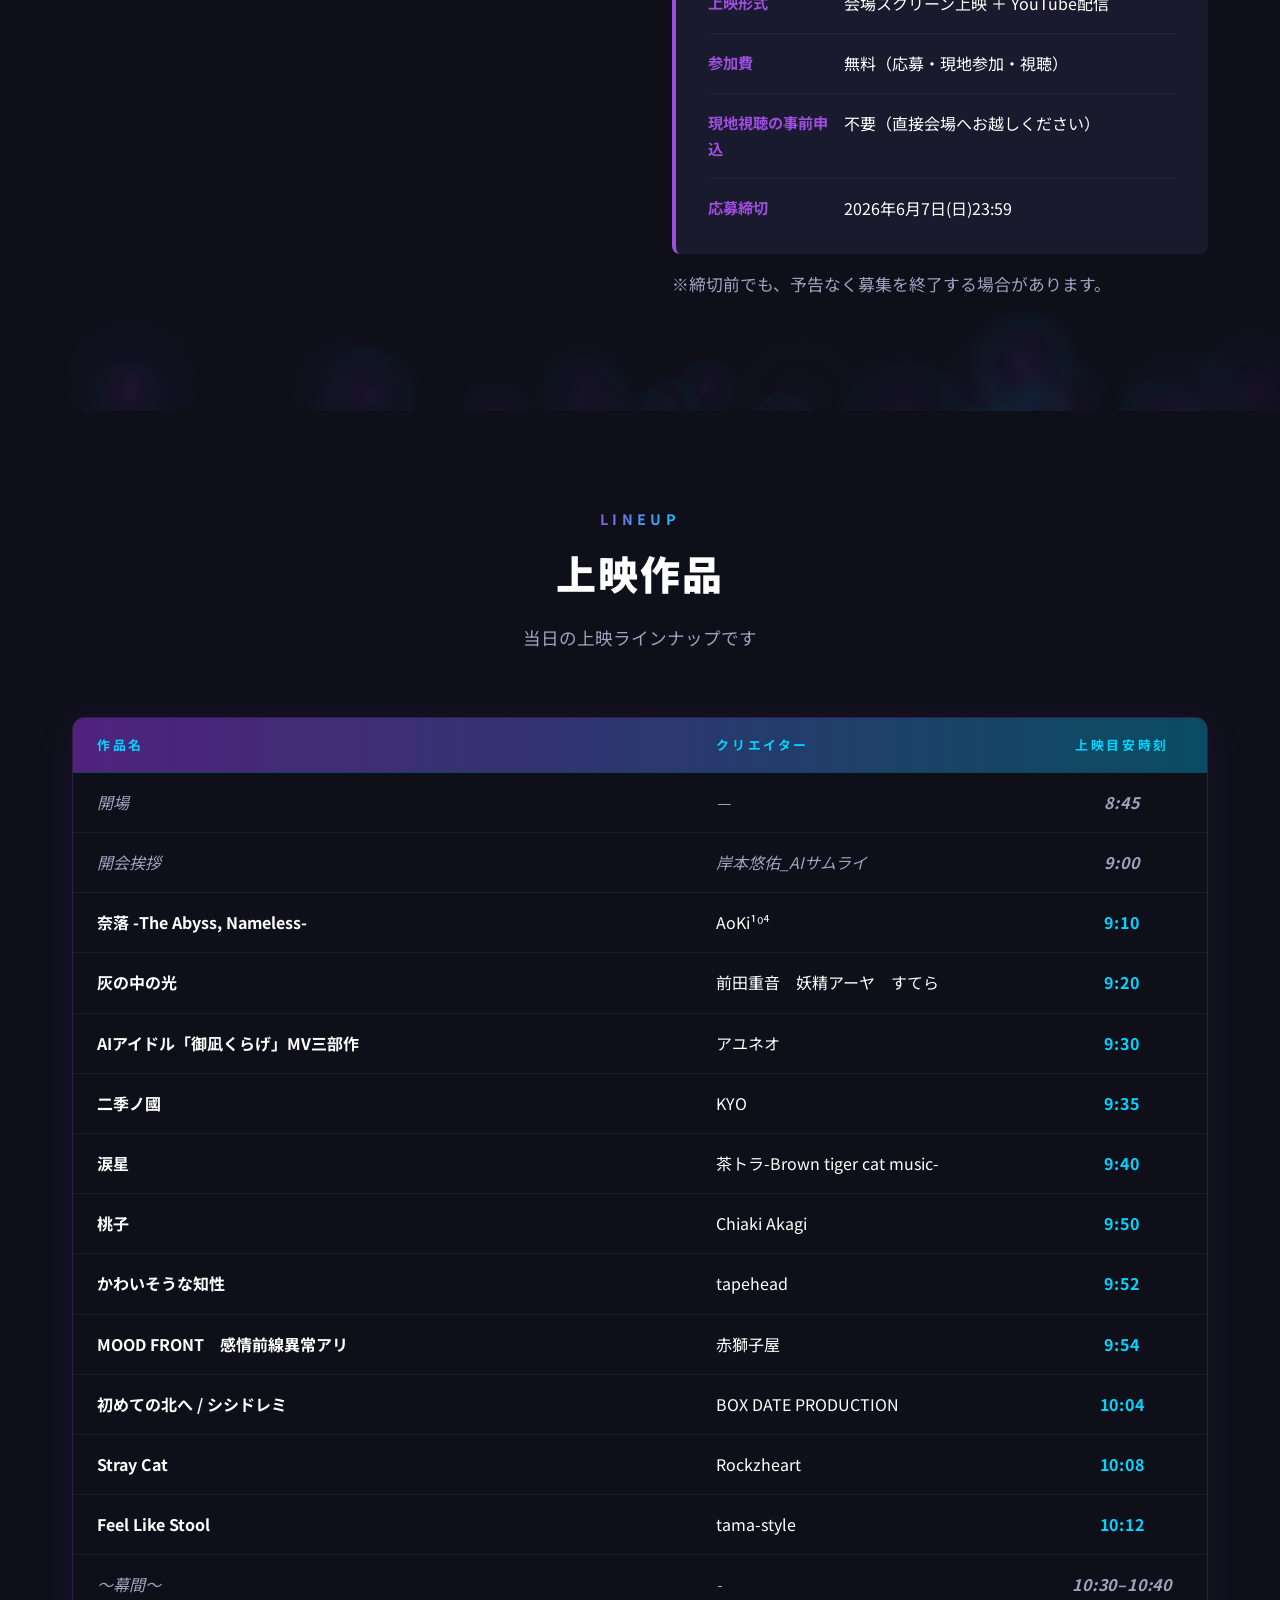
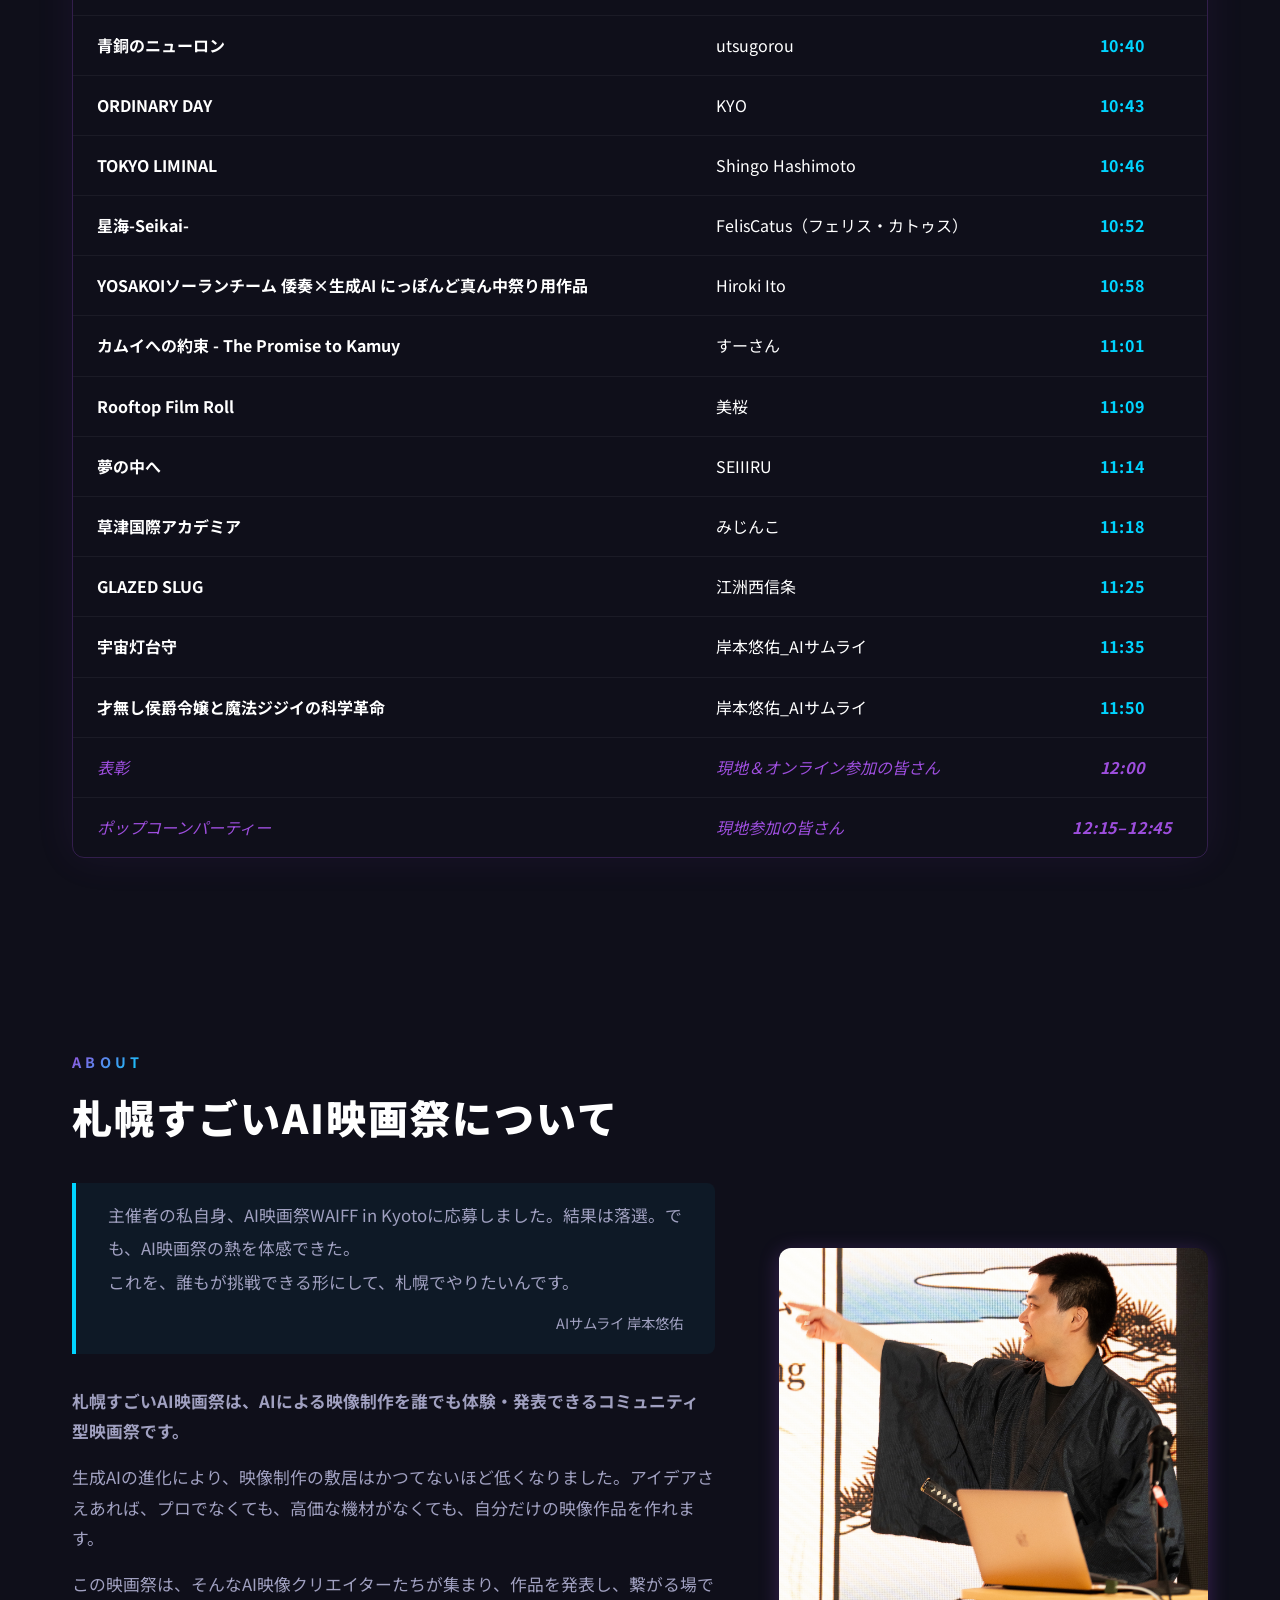
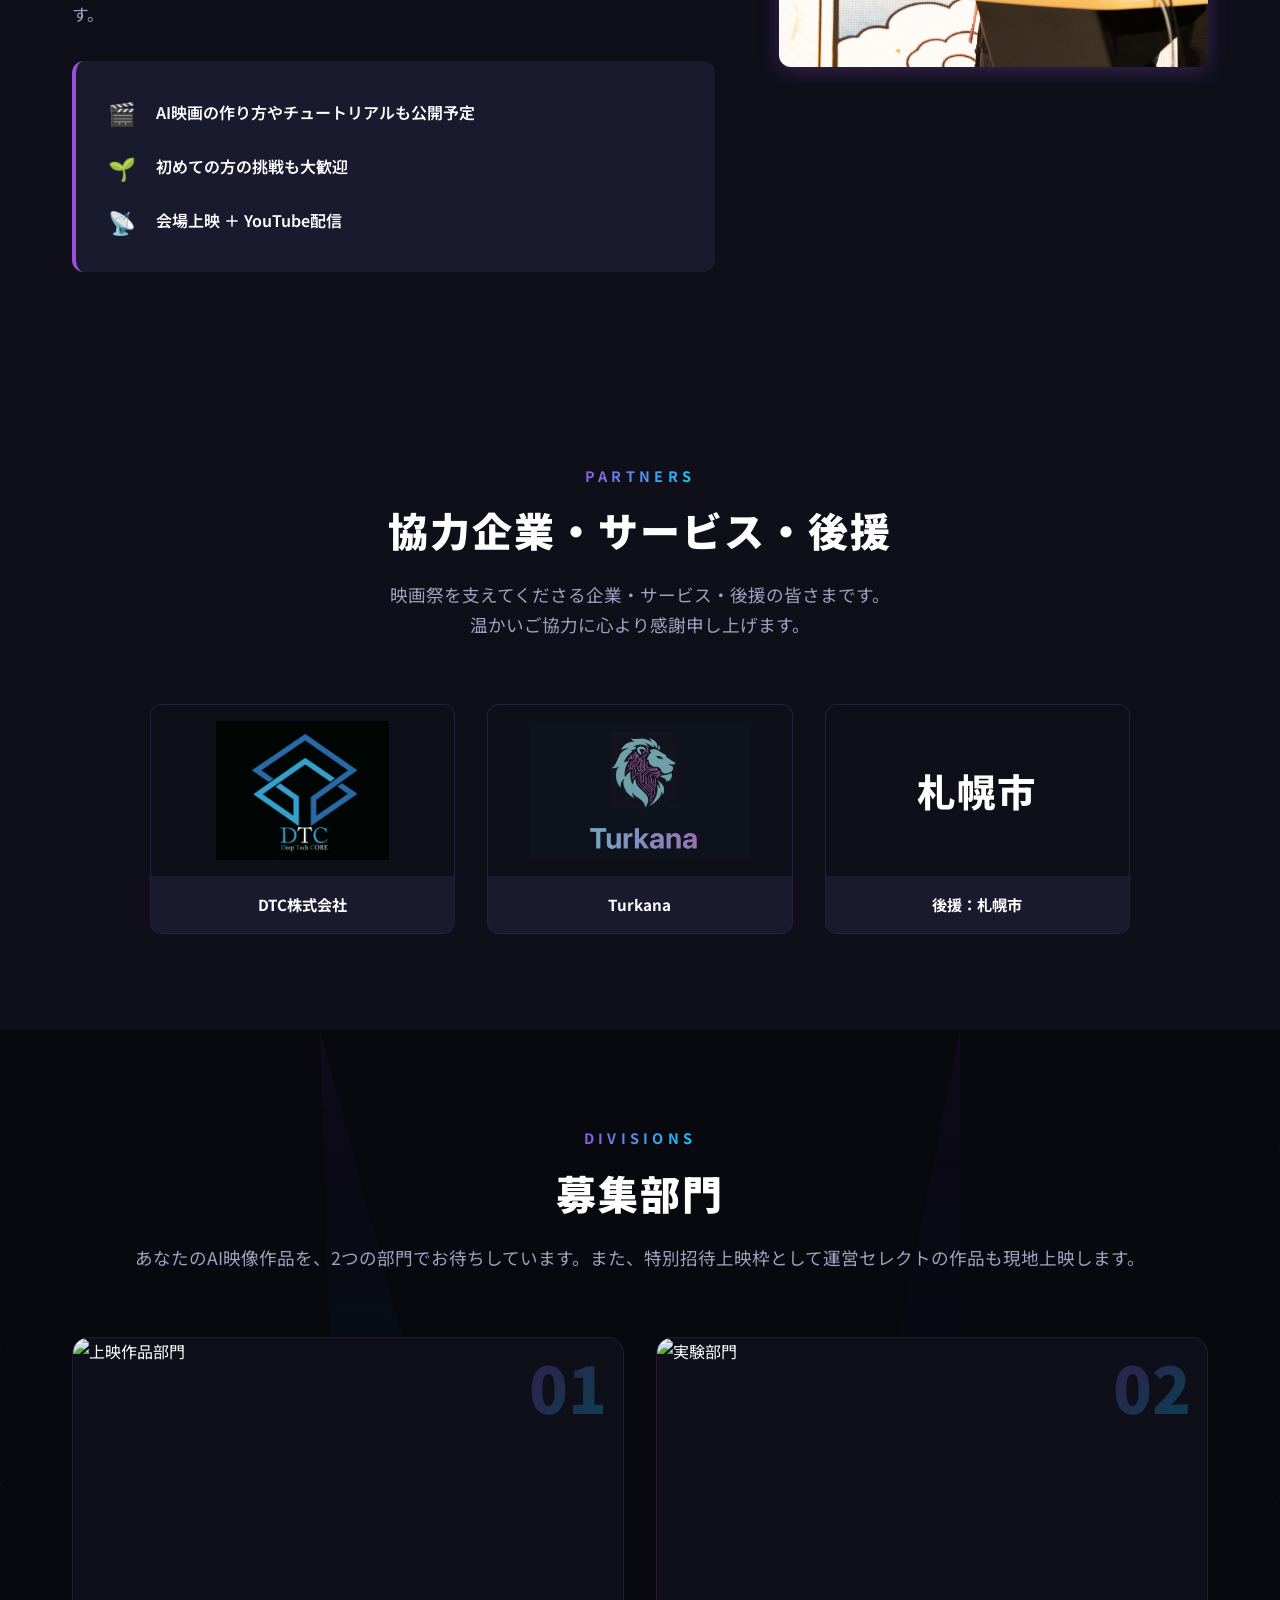
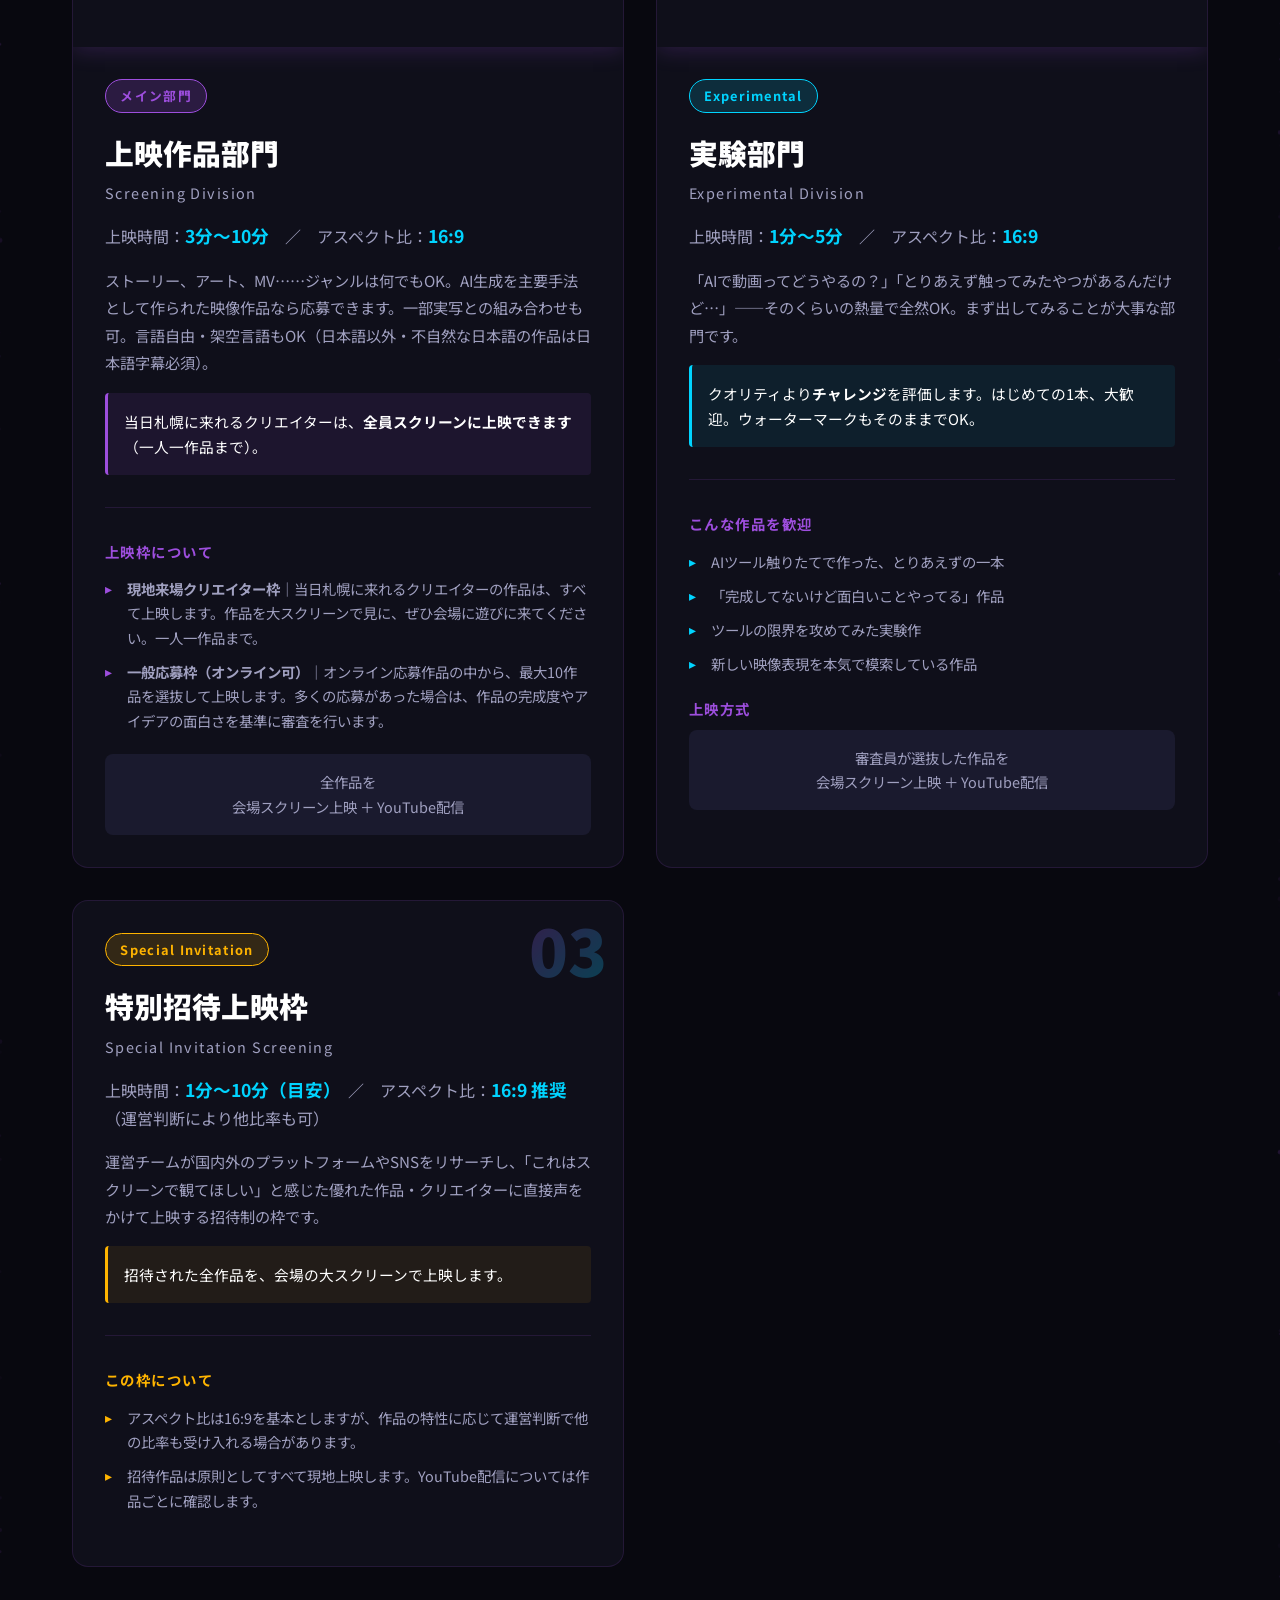
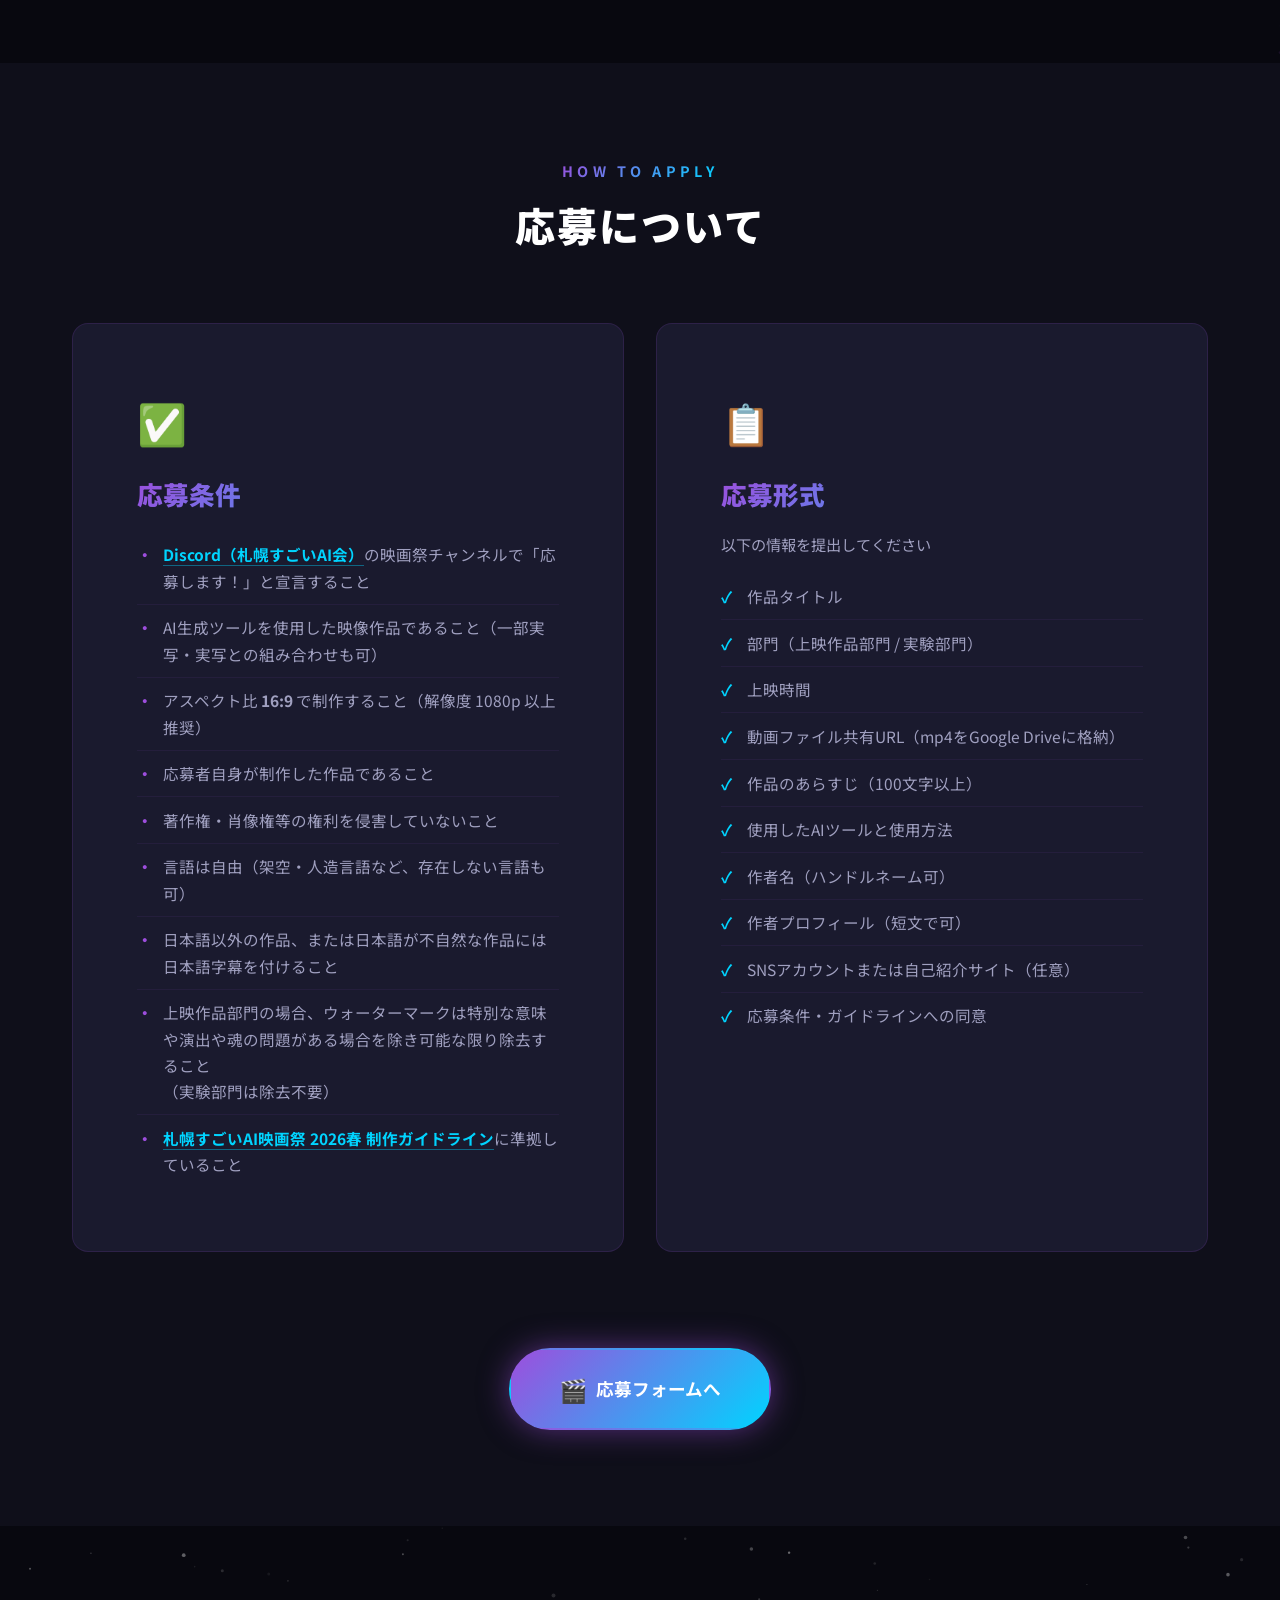
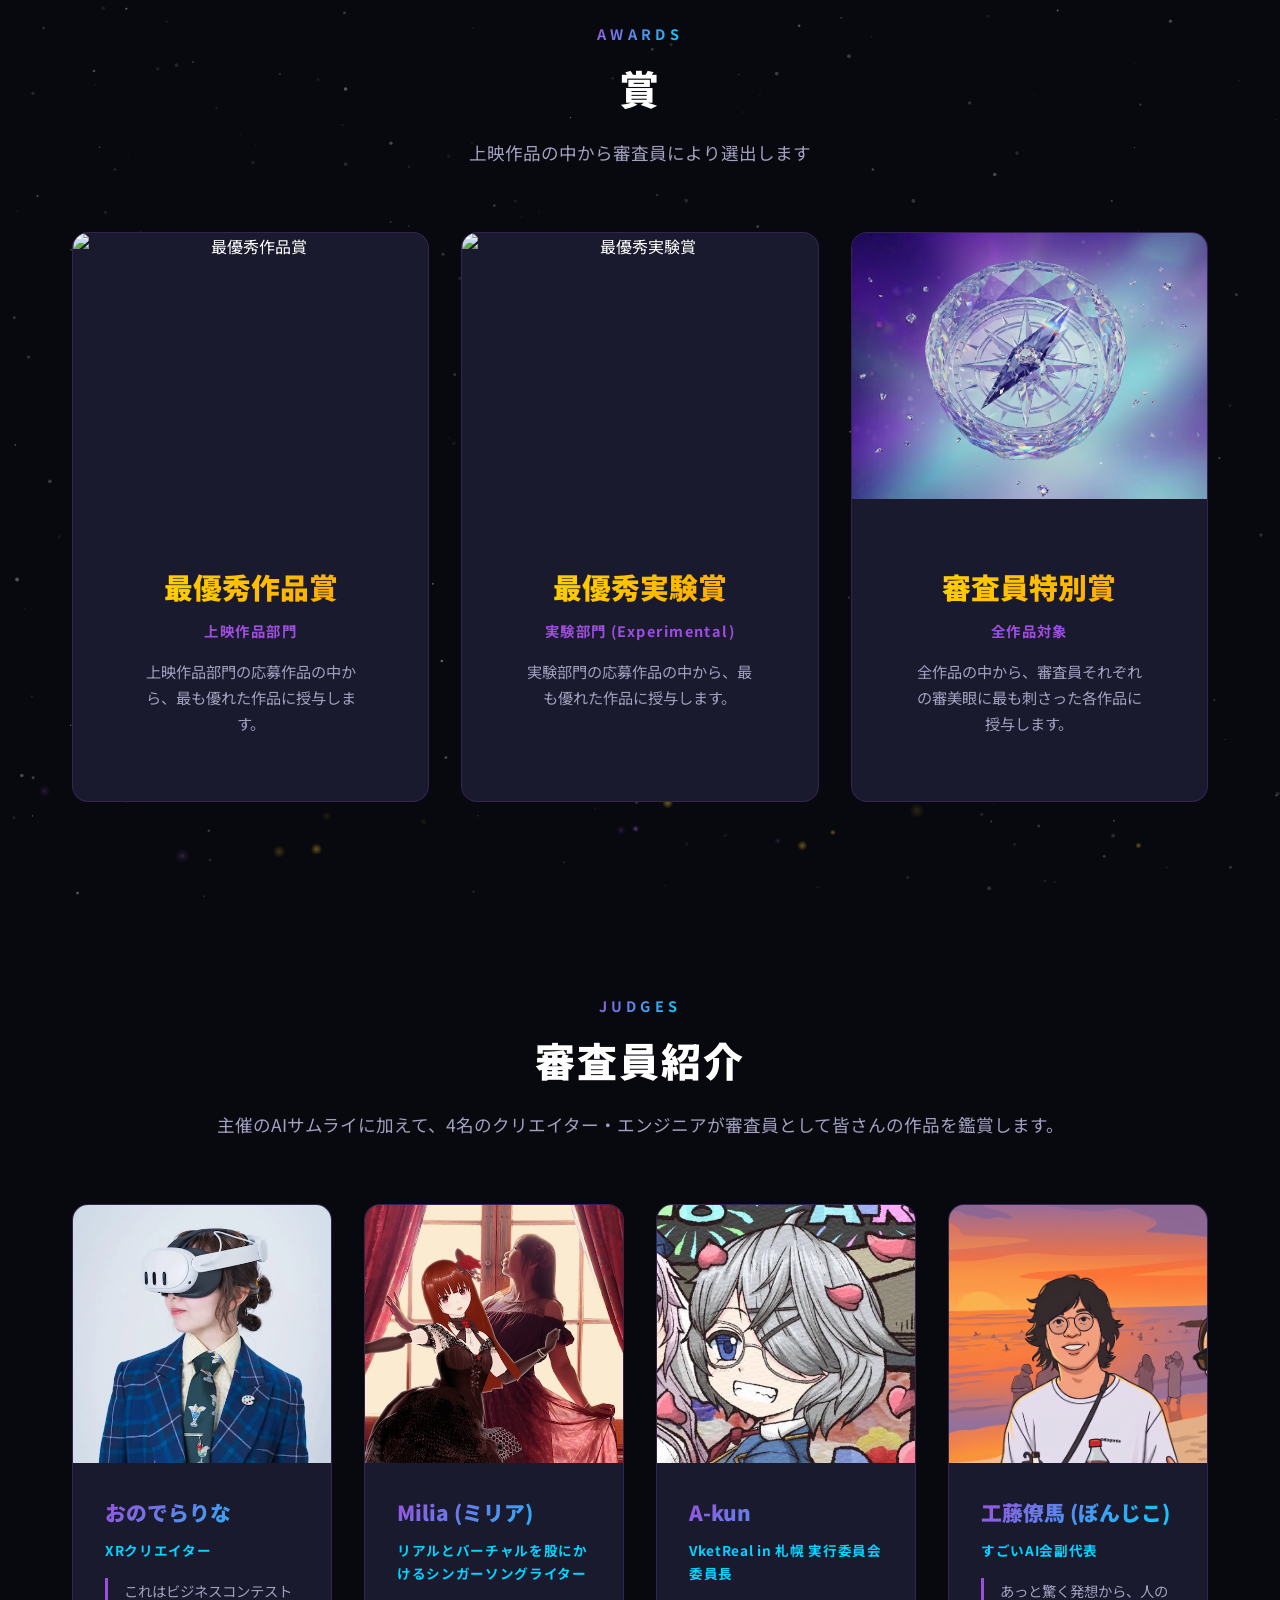
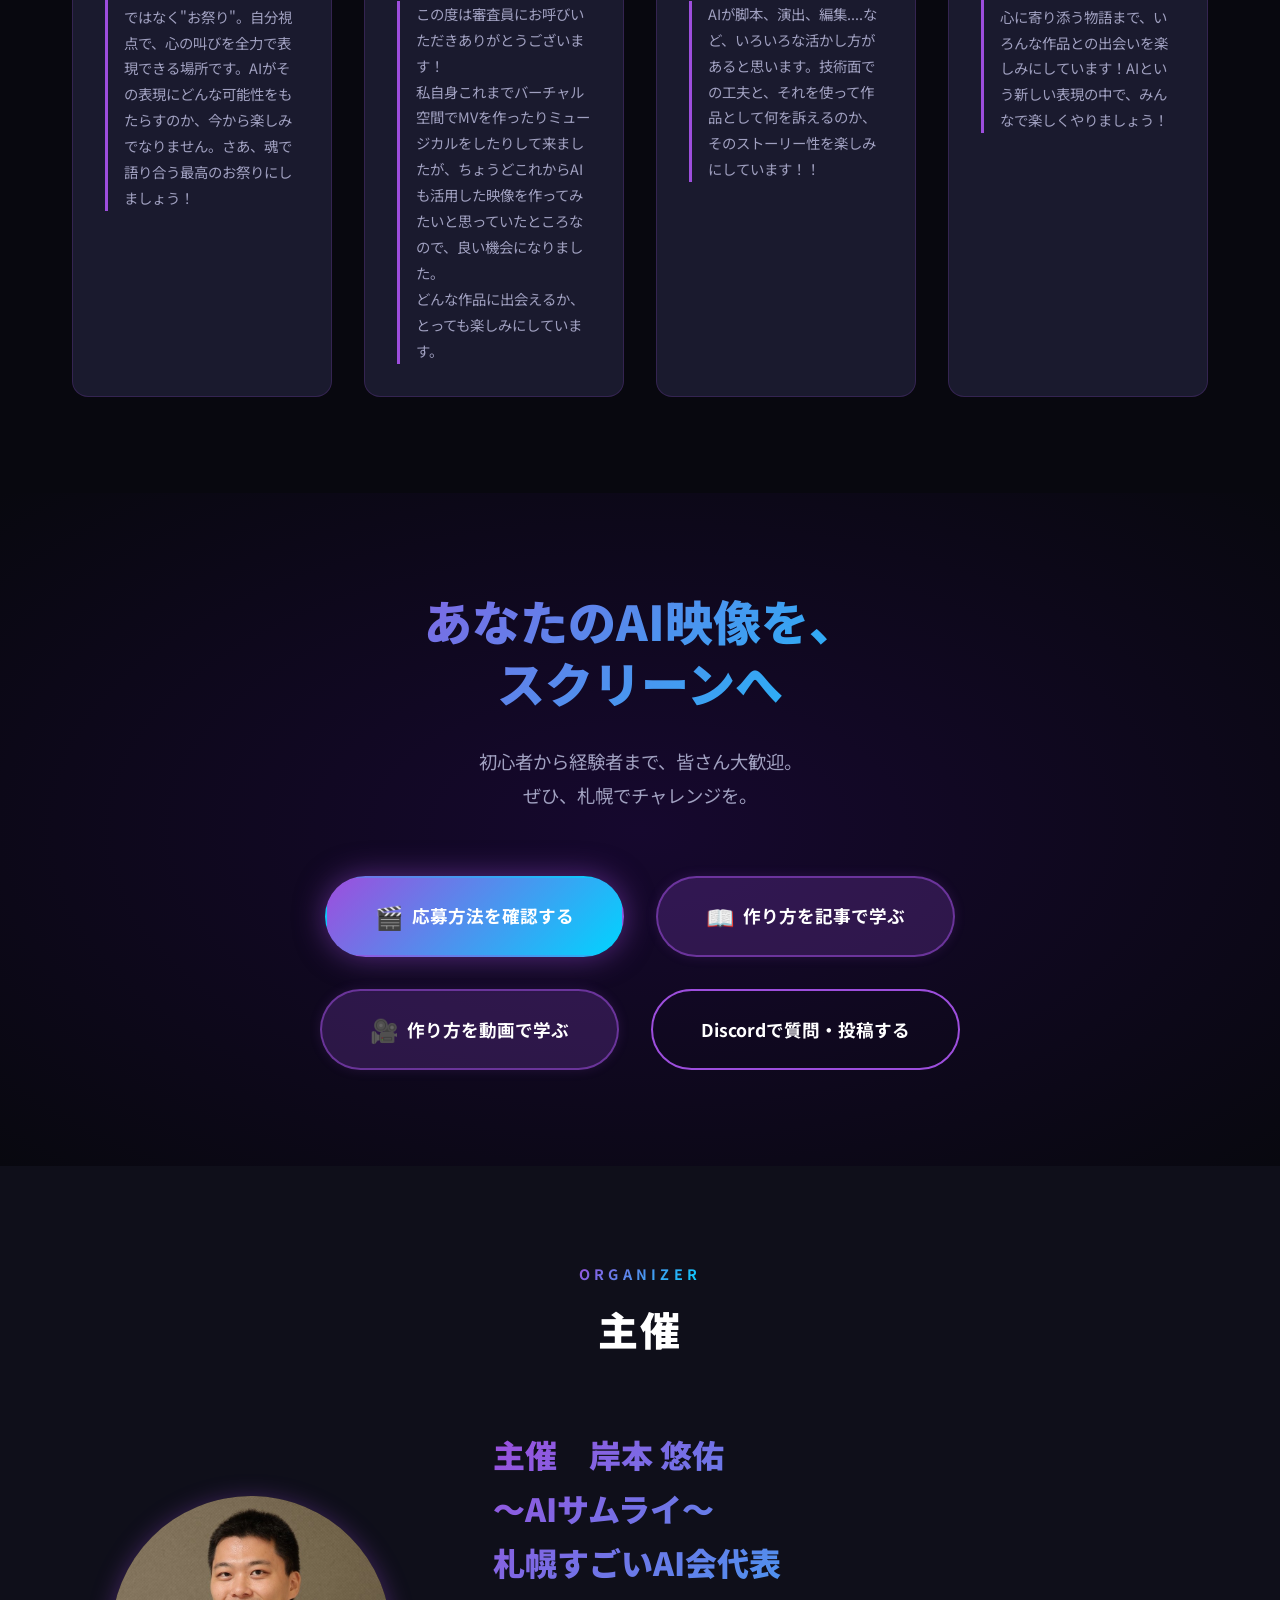
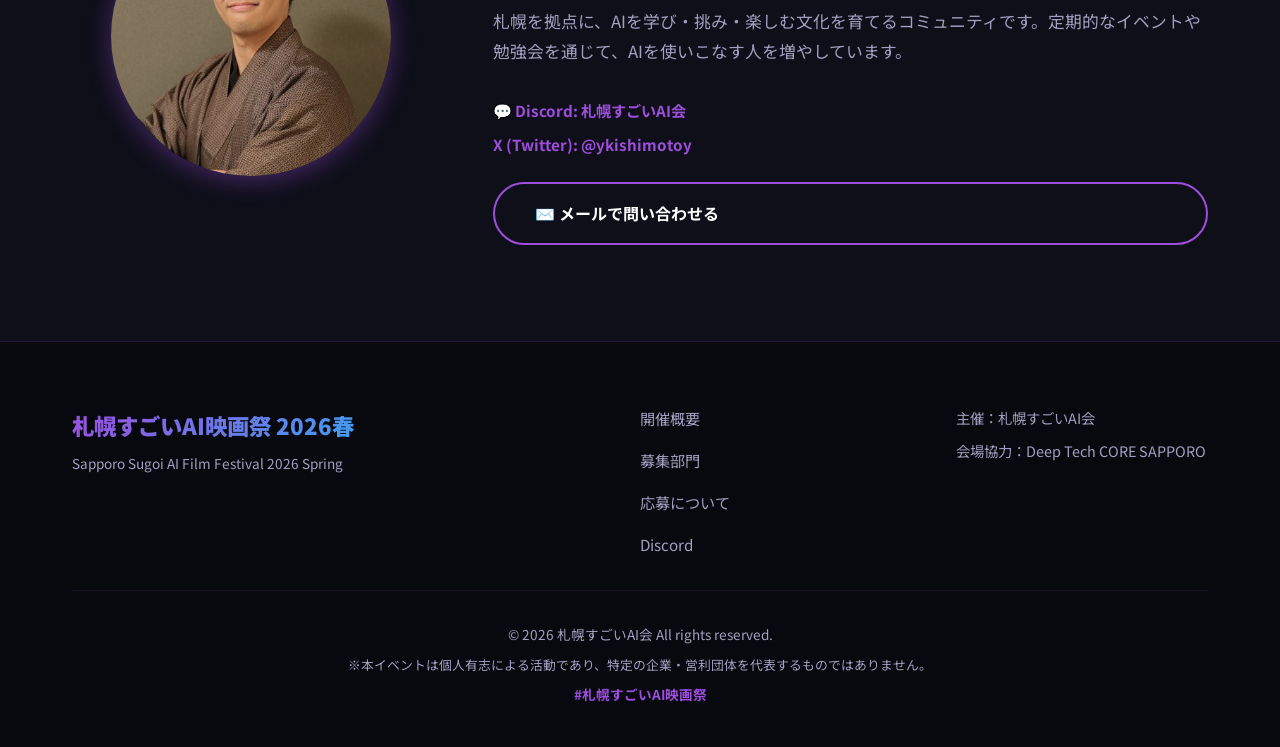
==== commit 9def0f04: "add youtube buttons" ====
--- a/index.html
+++ b/index.html
@@ -48,6 +48,20 @@
                 <span class="title-sub">Sapporo Sugoi AI Film Festival 2026 Spring</span>
             </h1>
             <p class="hero-tagline">AIで映画作りに挑戦。<br>クリエイター全員、札幌で上映。</p>
+            <div class="hero-watch">
+                <p class="hero-watch-note">現地の雰囲気や表彰を見たい方は「現地配信」と「高画質再生」を並列で、高画質で見たい方は「高画質再生」をご覧ください。</p>
+                <div class="hero-watch-buttons">
+                    <a href="https://www.youtube.com/live/_JI1L0pN5cI" target="_blank" rel="noopener noreferrer" class="btn btn-youtube">
+                        <span class="btn-icon">▶</span>
+                        <span class="btn-text">YouTube現地配信</span>
+                    </a>
+                    <a href="https://www.youtube.com/playlist?list=PL9Exuj7BppzFbWdxHEOd05Y4pxidMPPRA" target="_blank" rel="noopener noreferrer" class="btn btn-hd">
+                        <span class="btn-icon">✨</span>
+                        <span class="btn-text">高画質再生</span>
+                    </a>
+                </div>
+                <p class="hero-watch-caption">※オンライン配信は当日9:00から有効になります。</p>
+            </div>
             <div class="hero-info-badge">
                 <span>現地大スクリーン上映</span>
                 <span>YouTube配信</span>
--- a/style.css
+++ b/style.css
@@ -261,6 +261,59 @@
     animation: fadeInUp 1s ease-out 0.9s both;
 }
 
+/* ─── Hero Watch (現地配信 / 高画質再生) ─── */
+.hero-watch {
+    margin-bottom: 2rem;
+    animation: fadeInUp 1s ease-out 0.7s both;
+}
+
+.hero-watch-note {
+    font-size: 0.95rem;
+    line-height: 1.7;
+    color: var(--text-secondary);
+    max-width: 640px;
+    margin: 0 auto 1rem;
+}
+
+.hero-watch-buttons {
+    display: flex;
+    justify-content: center;
+    gap: var(--spacing-sm);
+    flex-wrap: wrap;
+}
+
+.hero-watch-caption {
+    font-size: 0.85rem;
+    line-height: 1.6;
+    color: var(--text-secondary);
+    margin: 0.85rem auto 0;
+}
+
+.btn-youtube {
+    background: #FF0000;
+    color: #ffffff;
+    box-shadow: 0 0 16px rgba(255, 0, 0, 0.35);
+}
+
+.btn-youtube:hover {
+    background: #cc0000;
+    box-shadow: 0 0 28px rgba(255, 0, 0, 0.55);
+    transform: translateY(-3px);
+}
+
+.btn-hd {
+    background: transparent;
+    color: var(--text-primary);
+    border: 2px solid var(--film-cyan);
+    box-shadow: 0 0 12px rgba(0, 212, 255, 0.2);
+}
+
+.btn-hd:hover {
+    background: rgba(0, 212, 255, 0.12);
+    box-shadow: 0 0 24px rgba(0, 212, 255, 0.4);
+    transform: translateY(-3px);
+}
+
 /* ─── Buttons ─── */
 .btn {
     display: inline-flex;
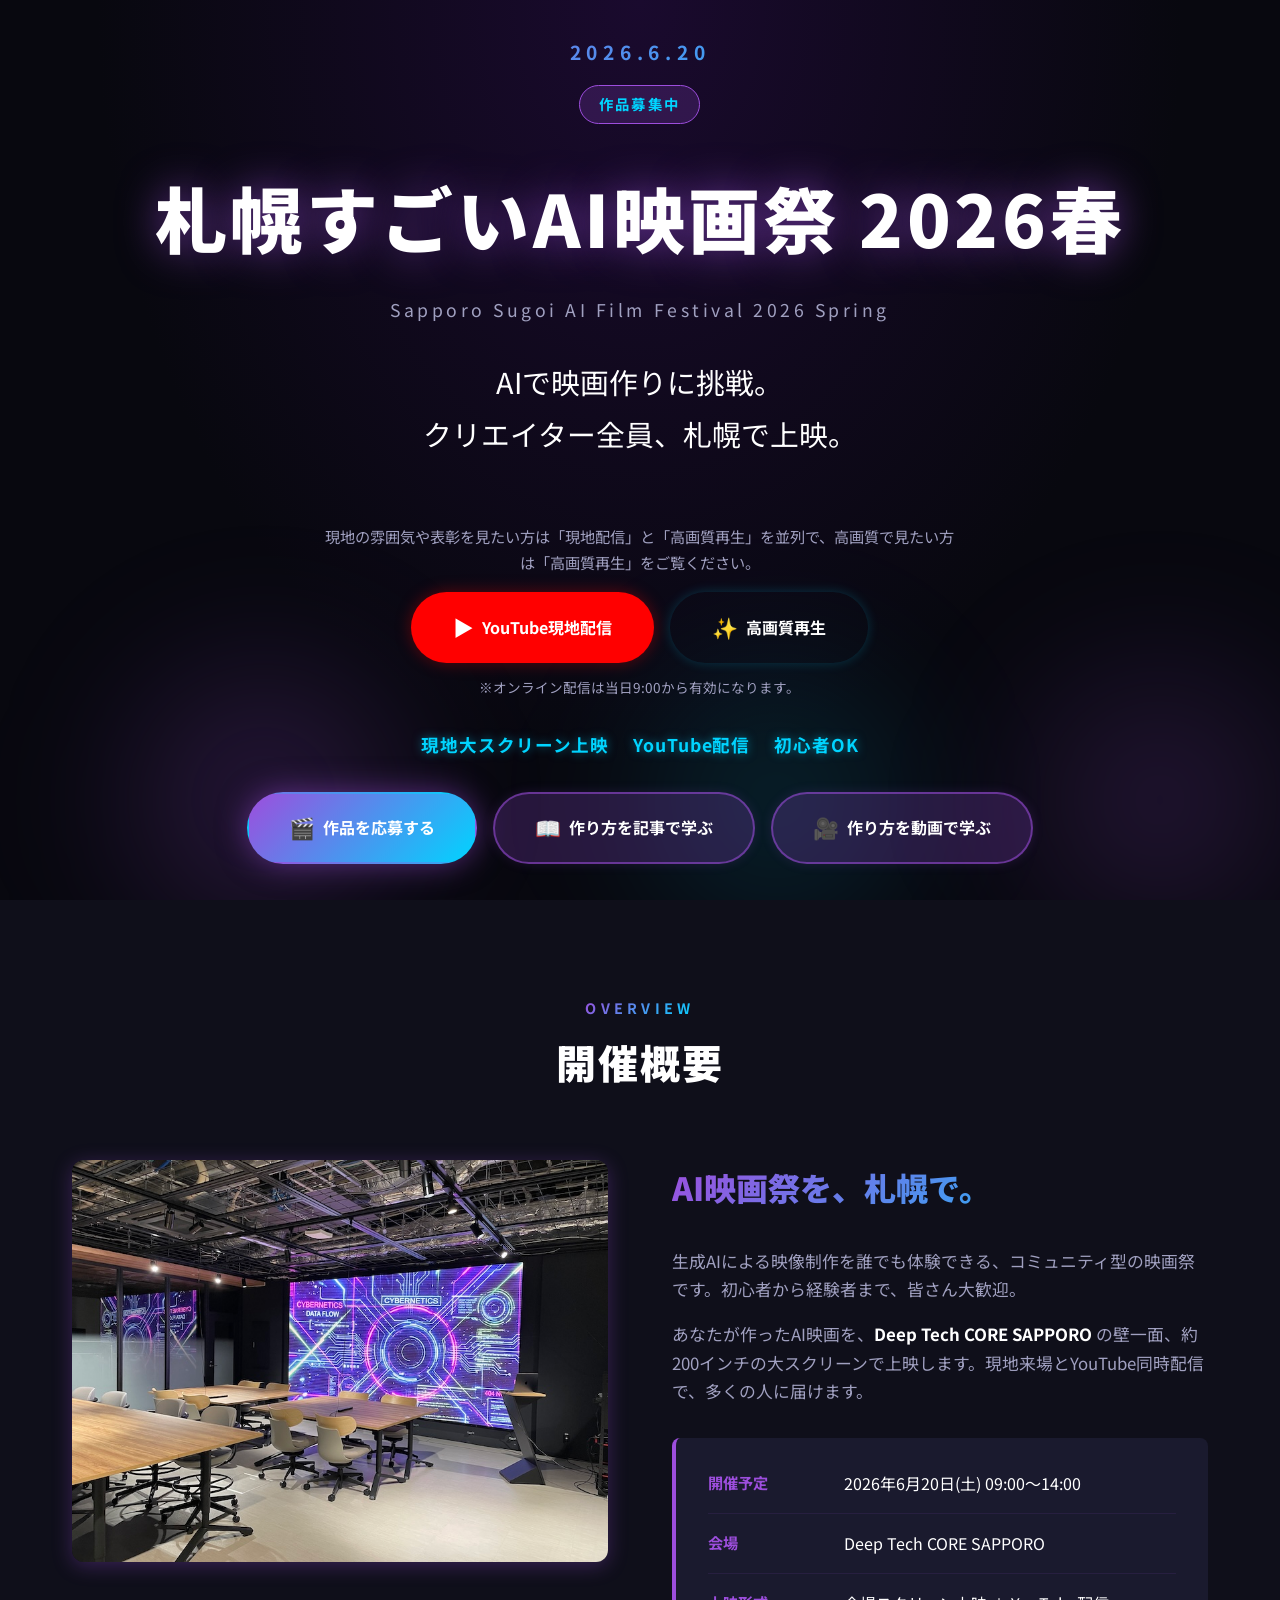
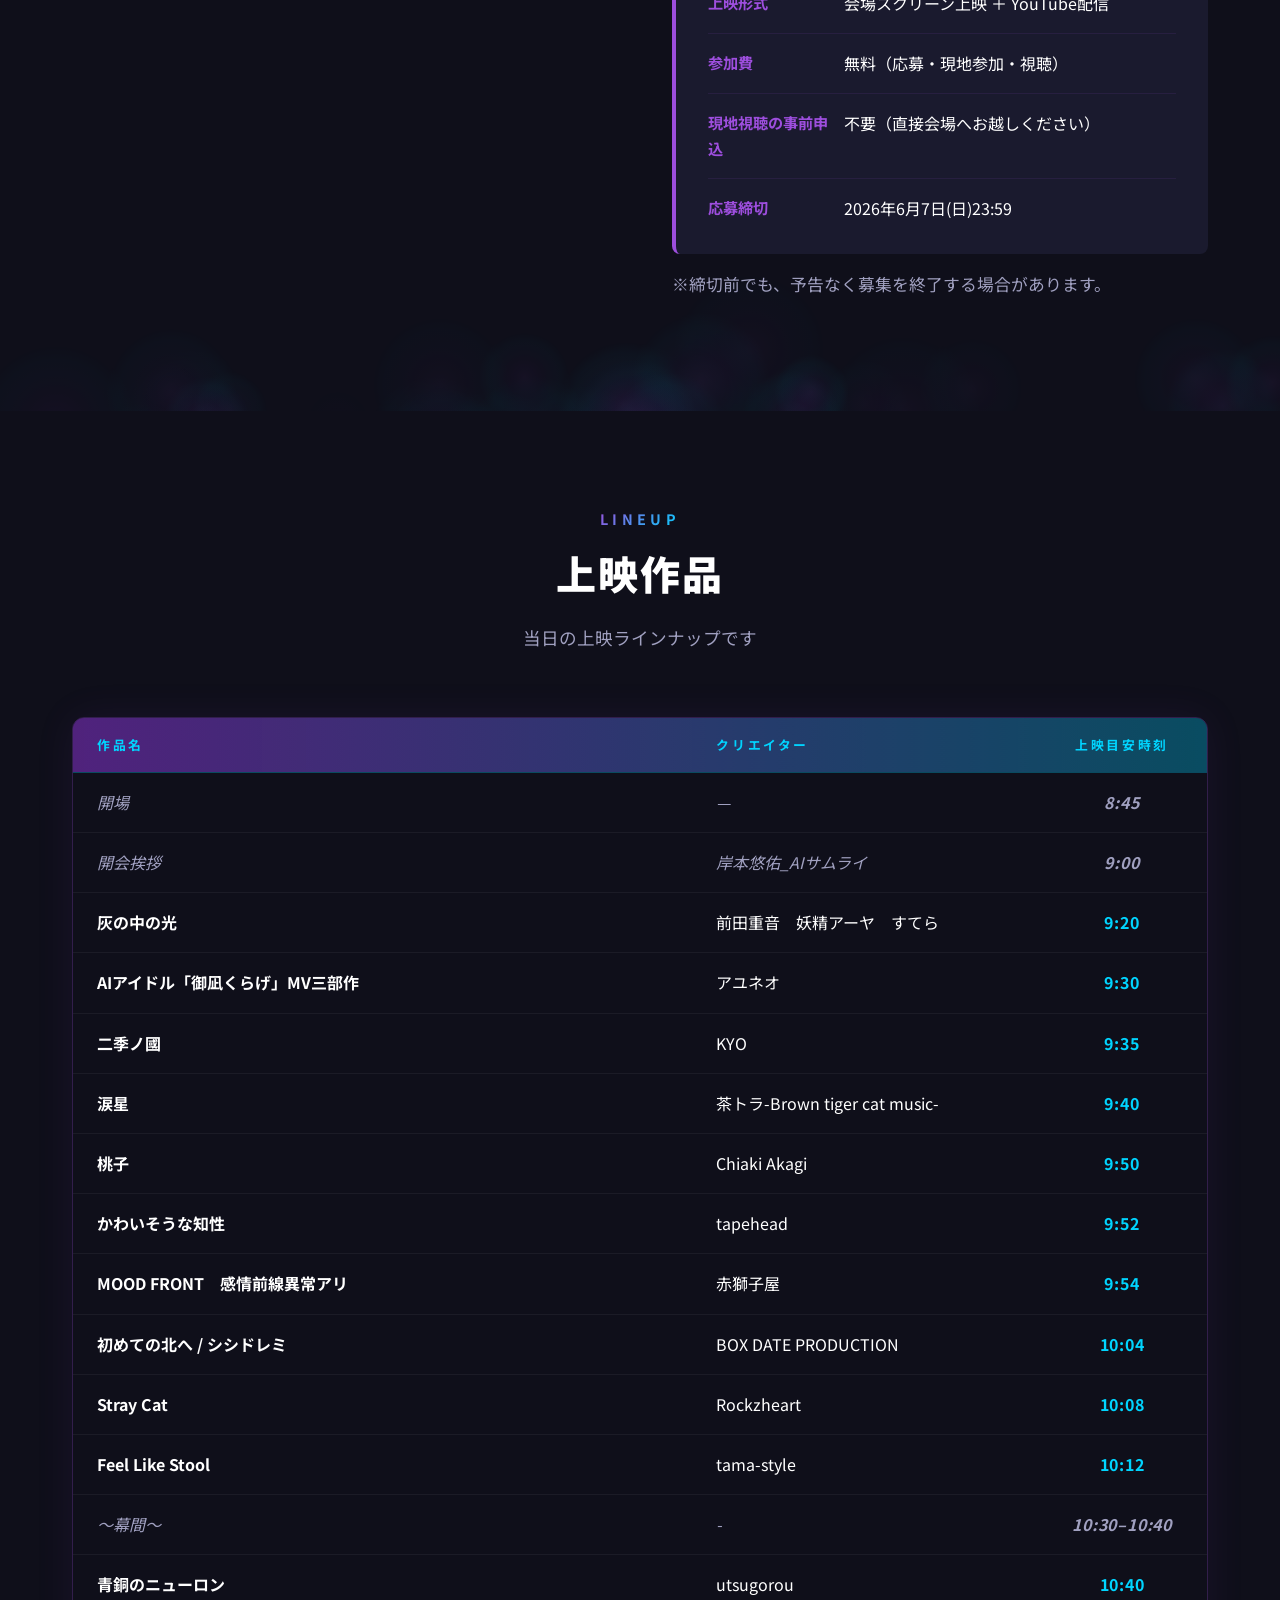
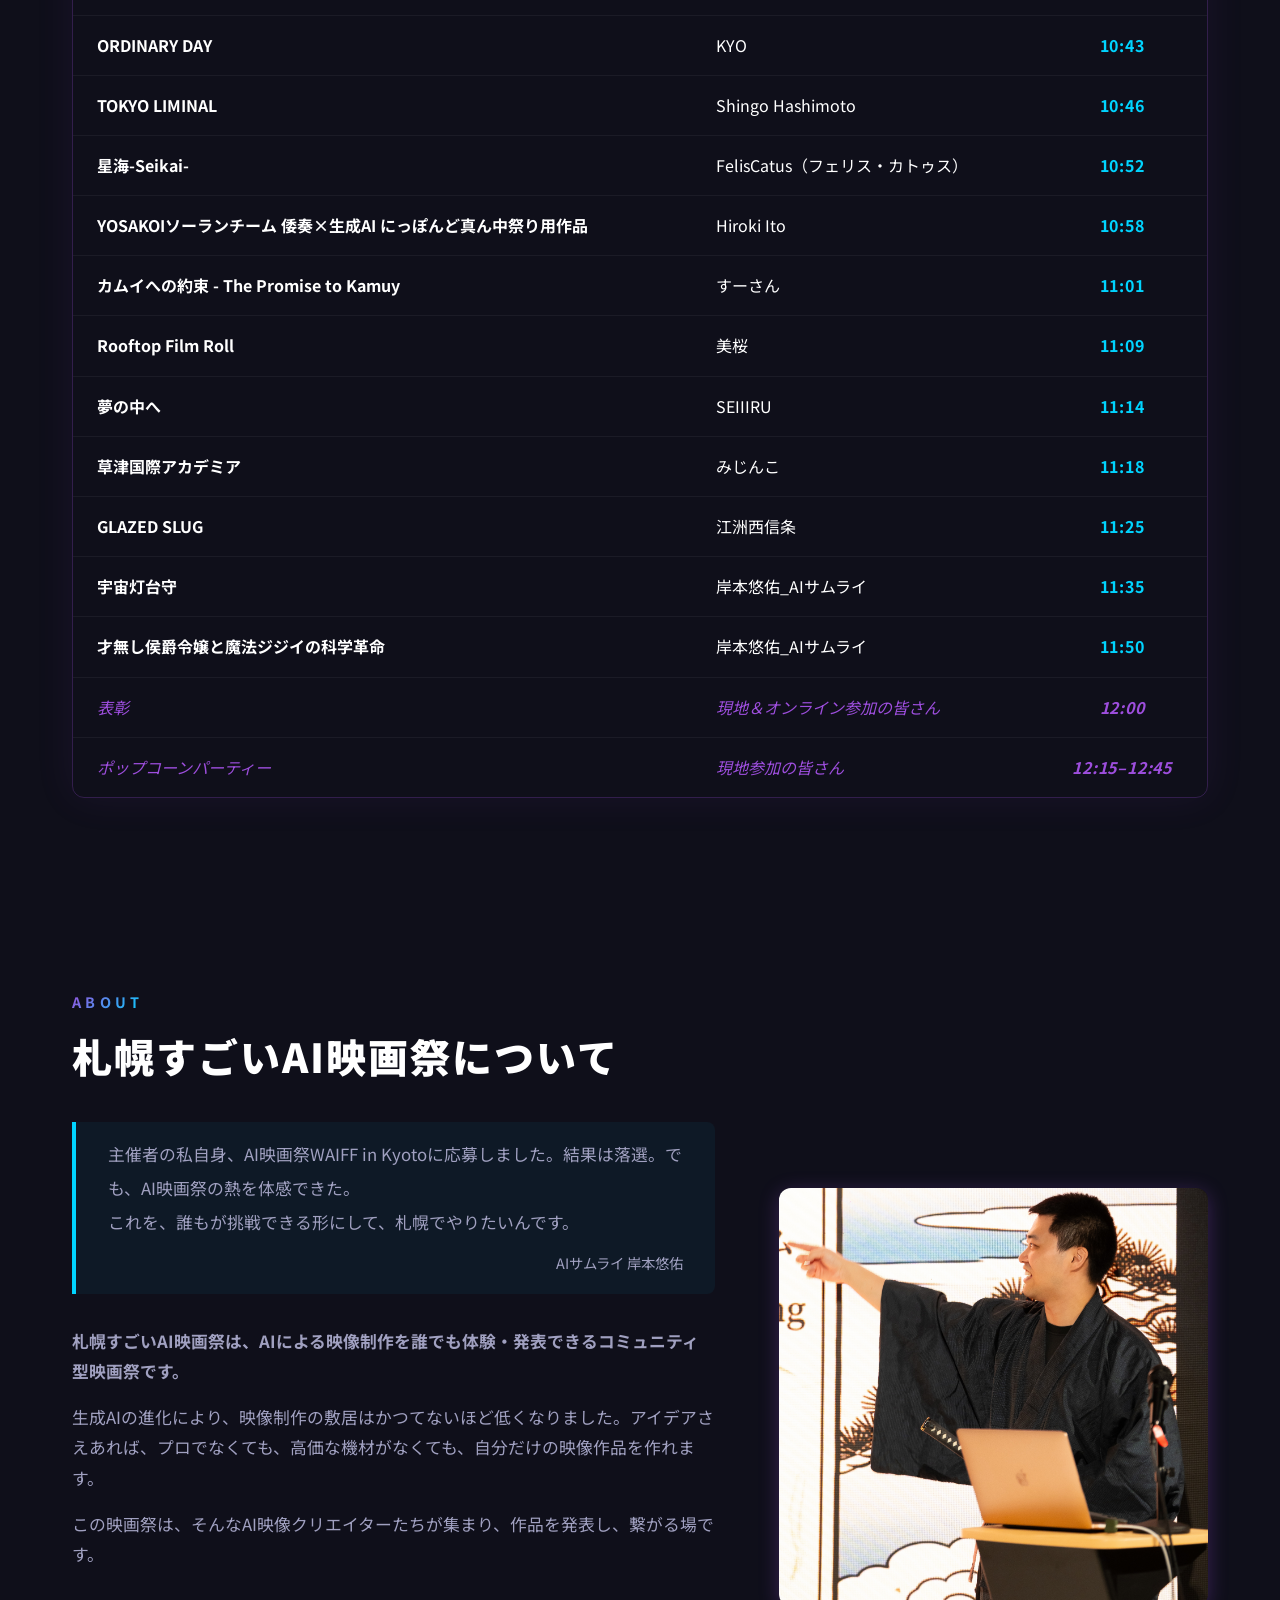
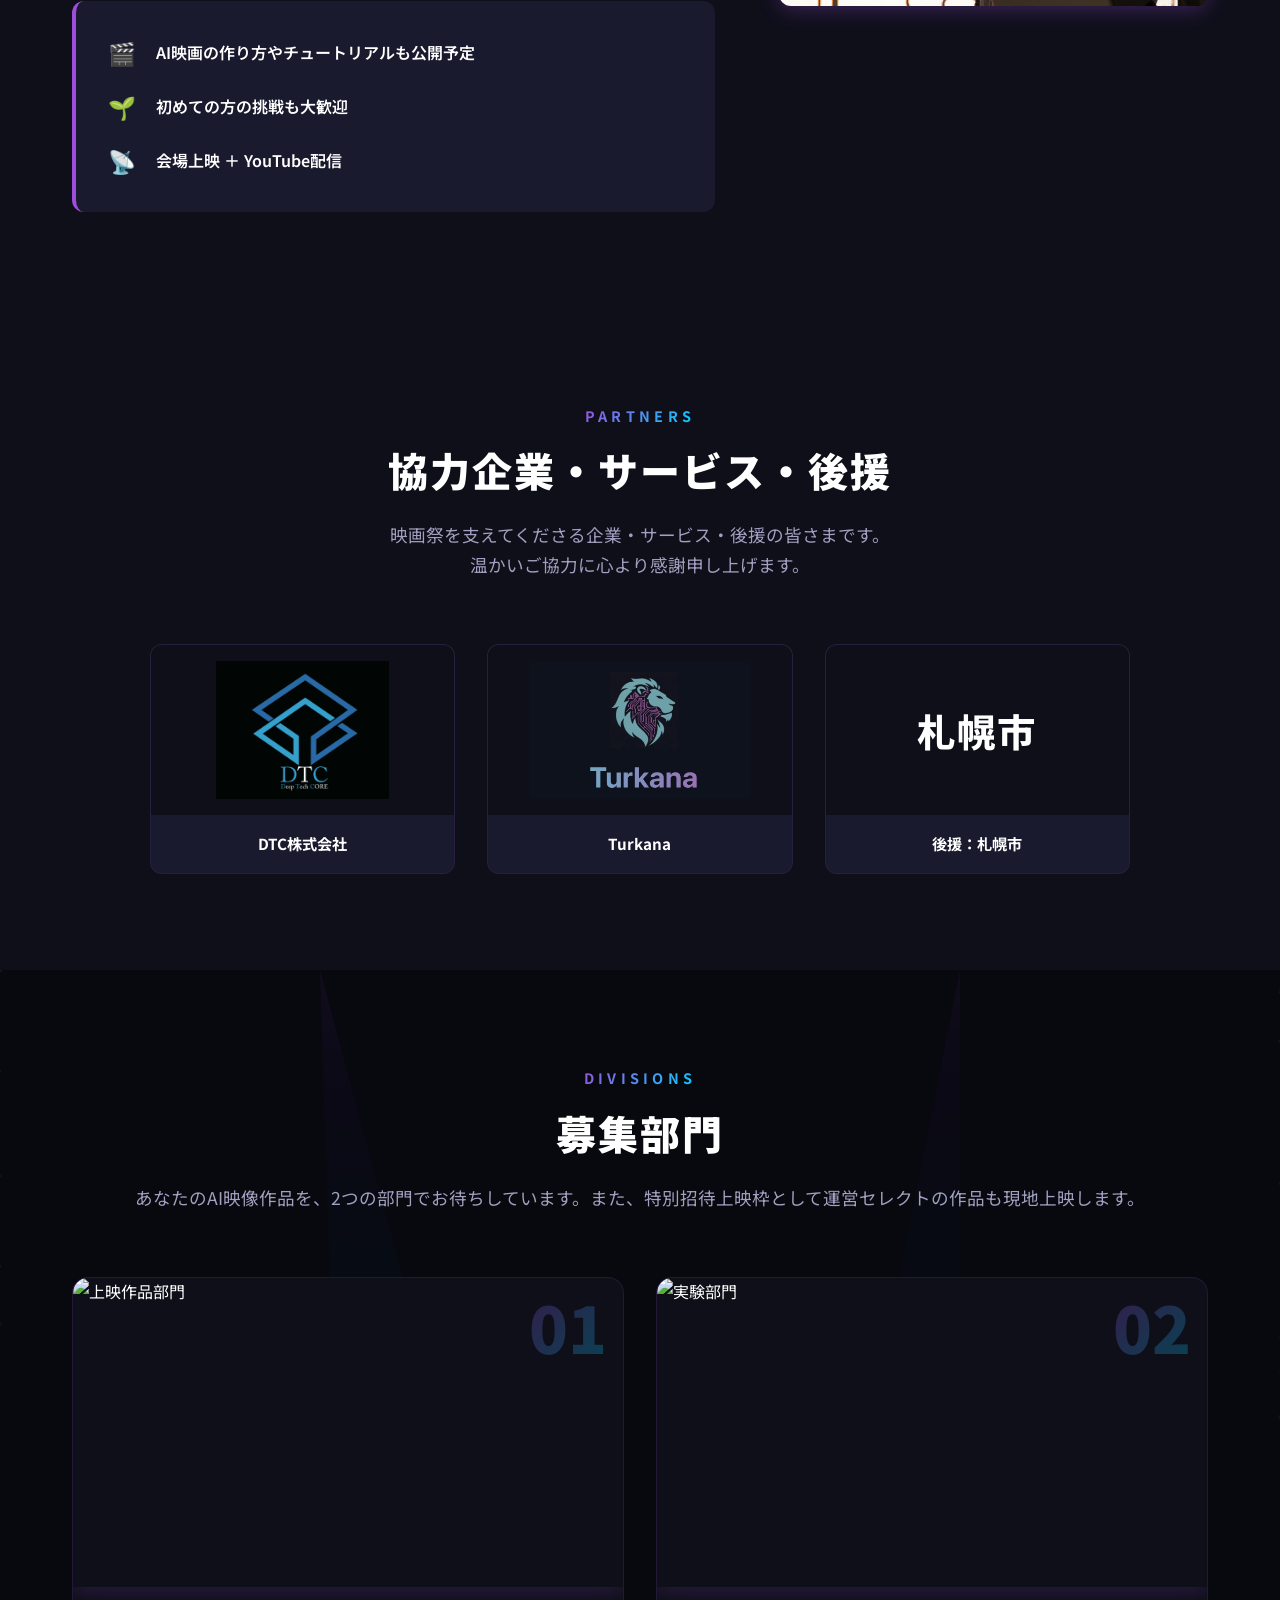
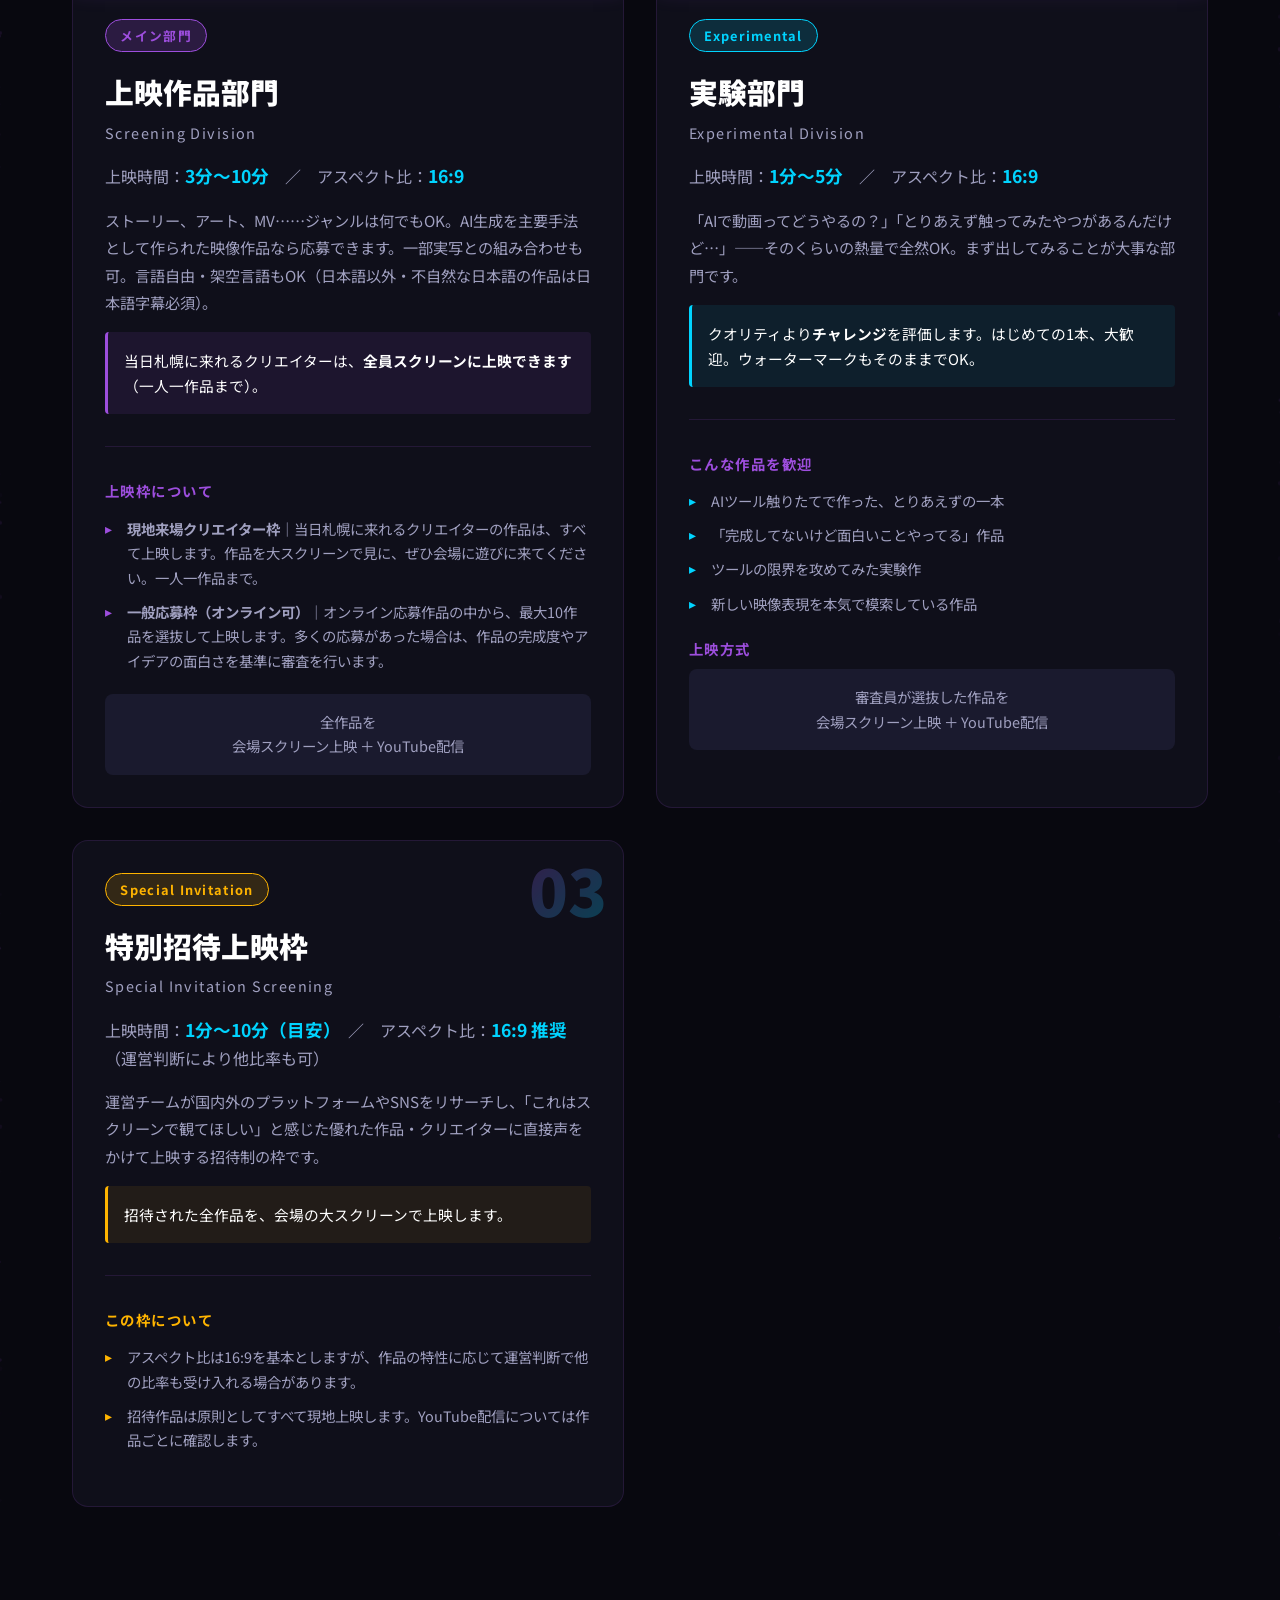
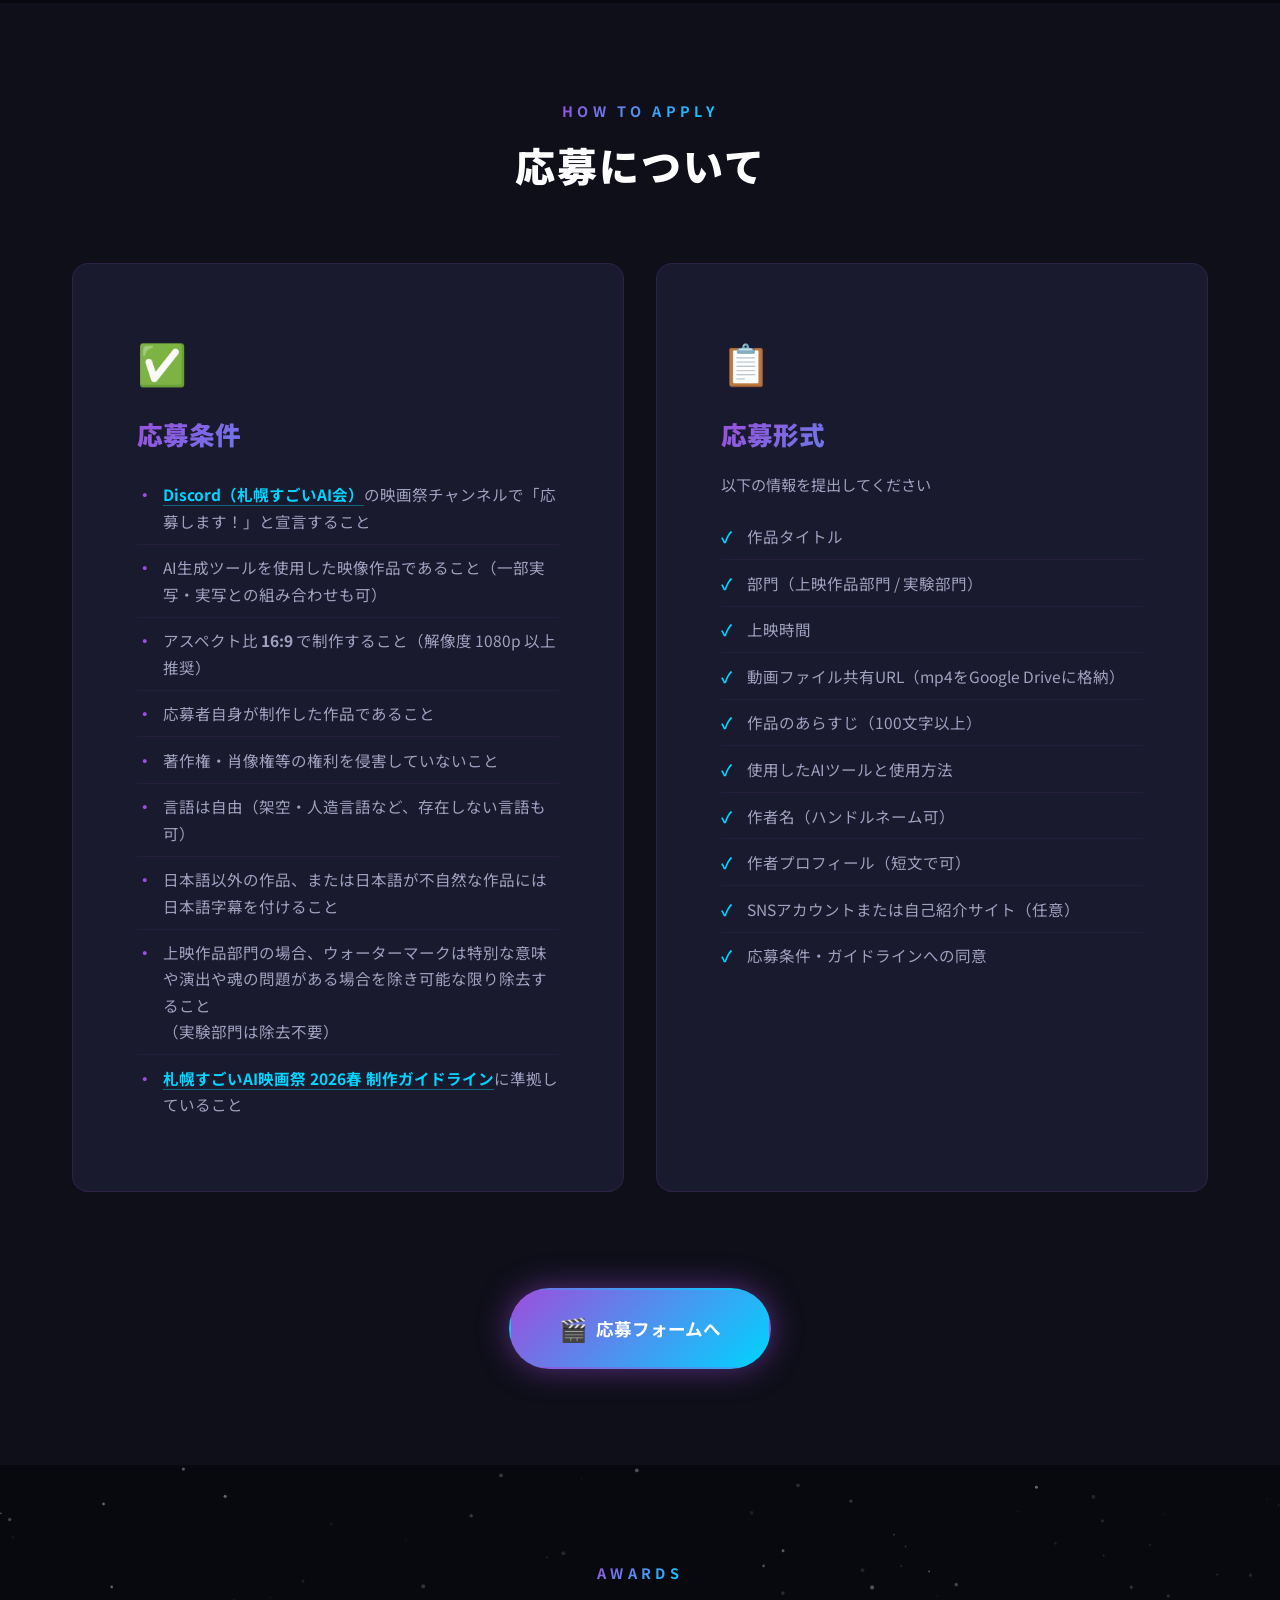
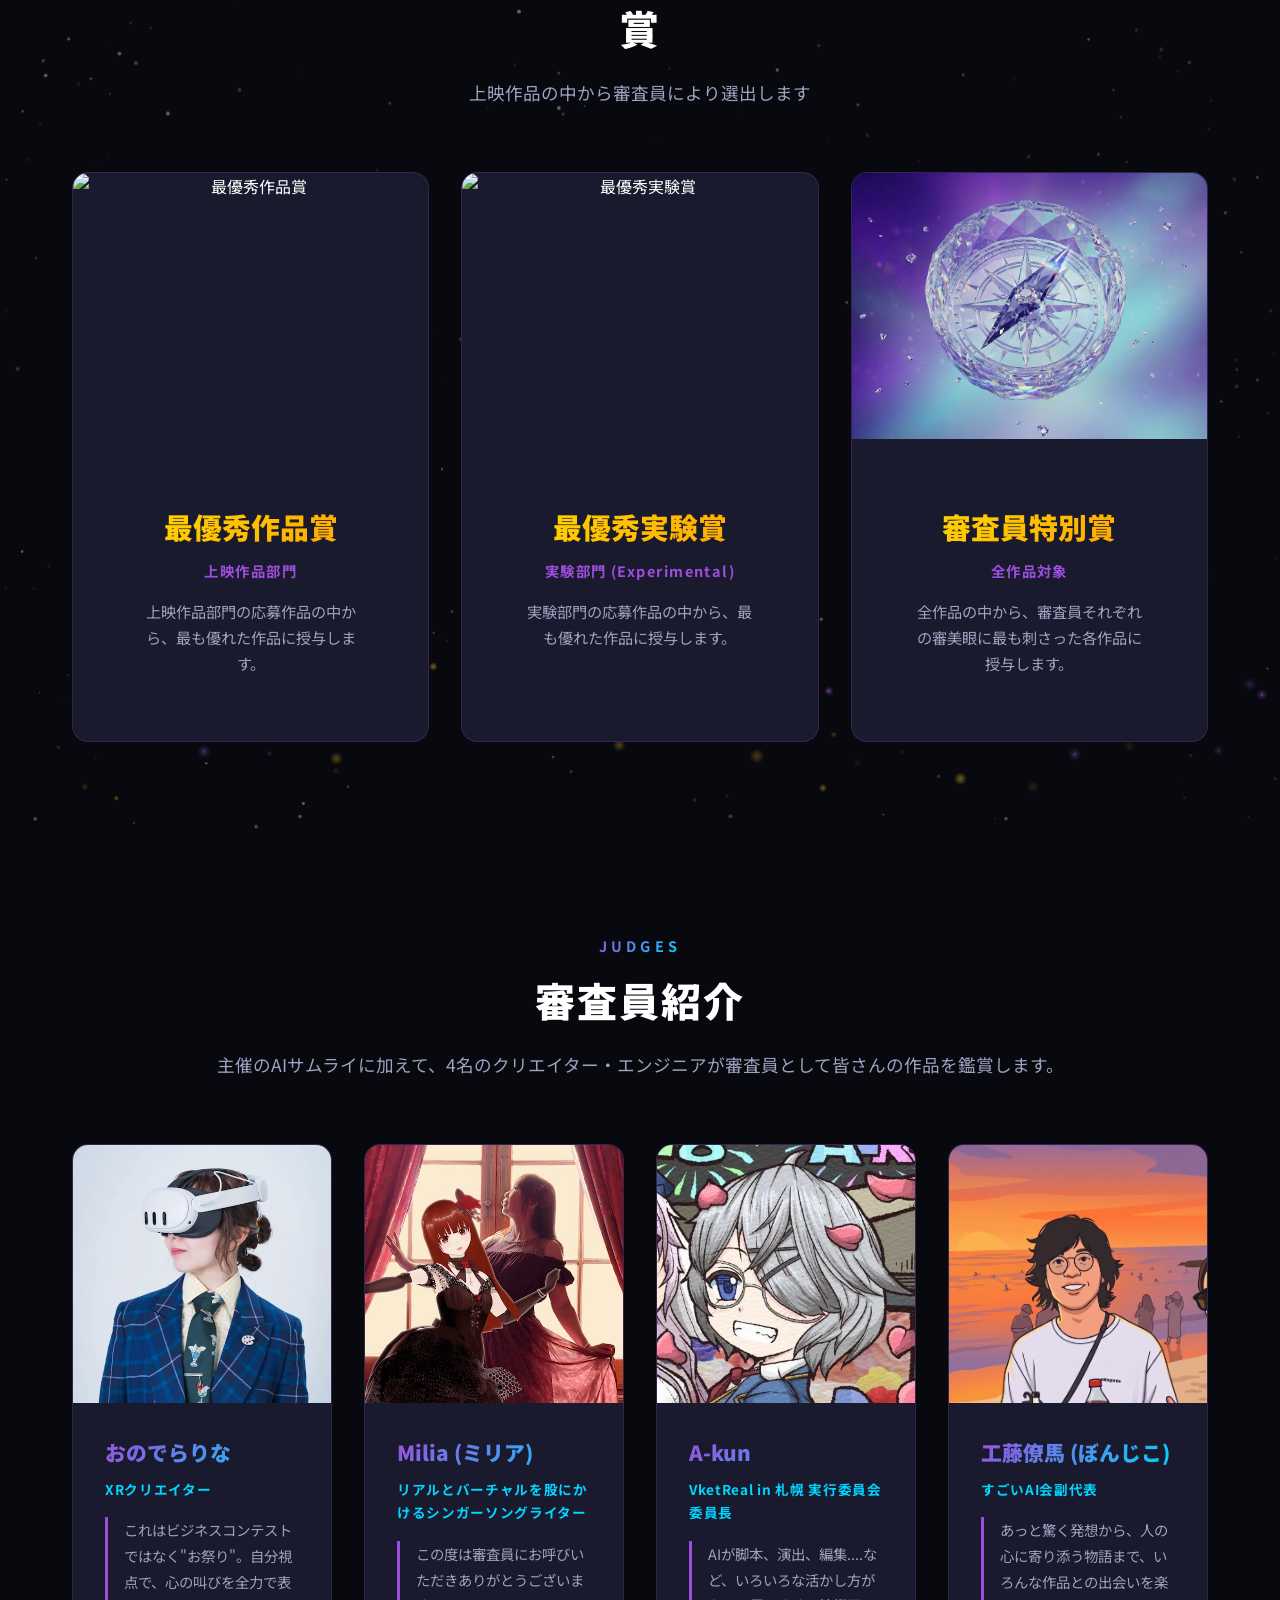
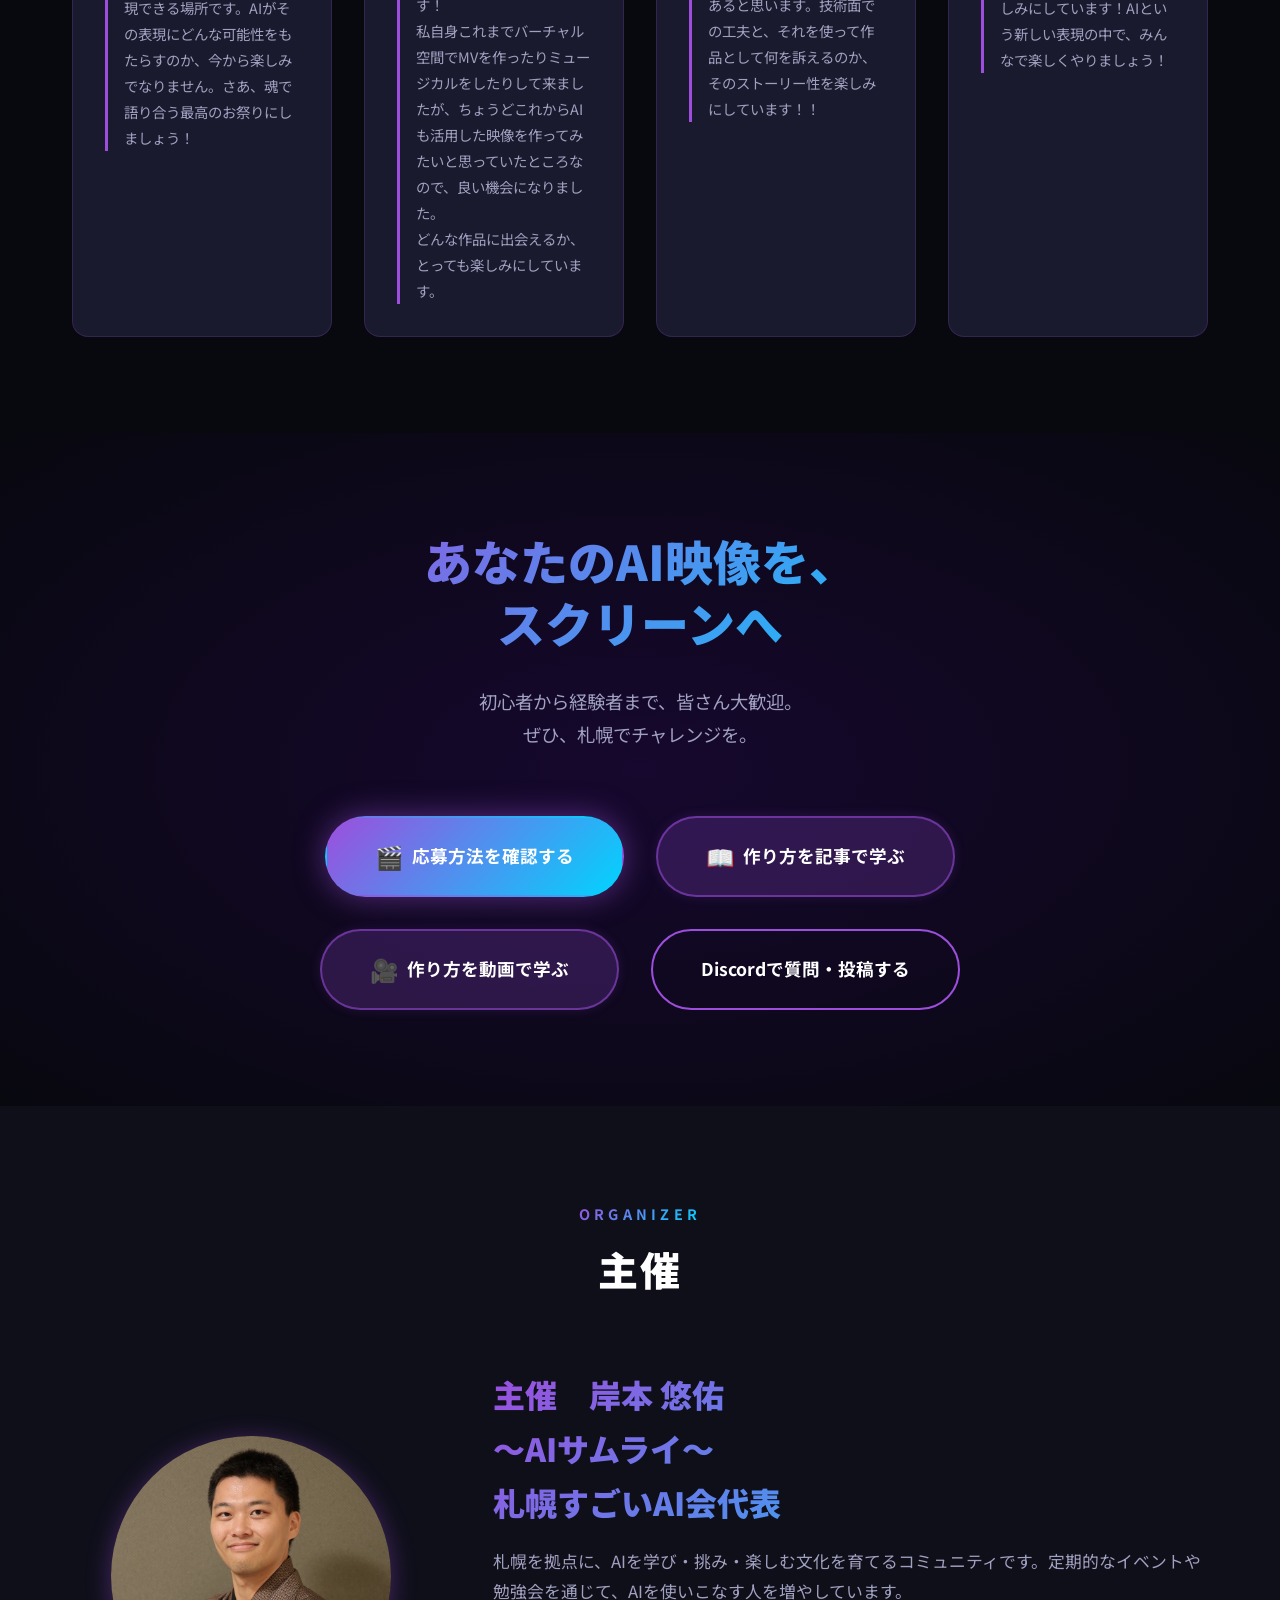
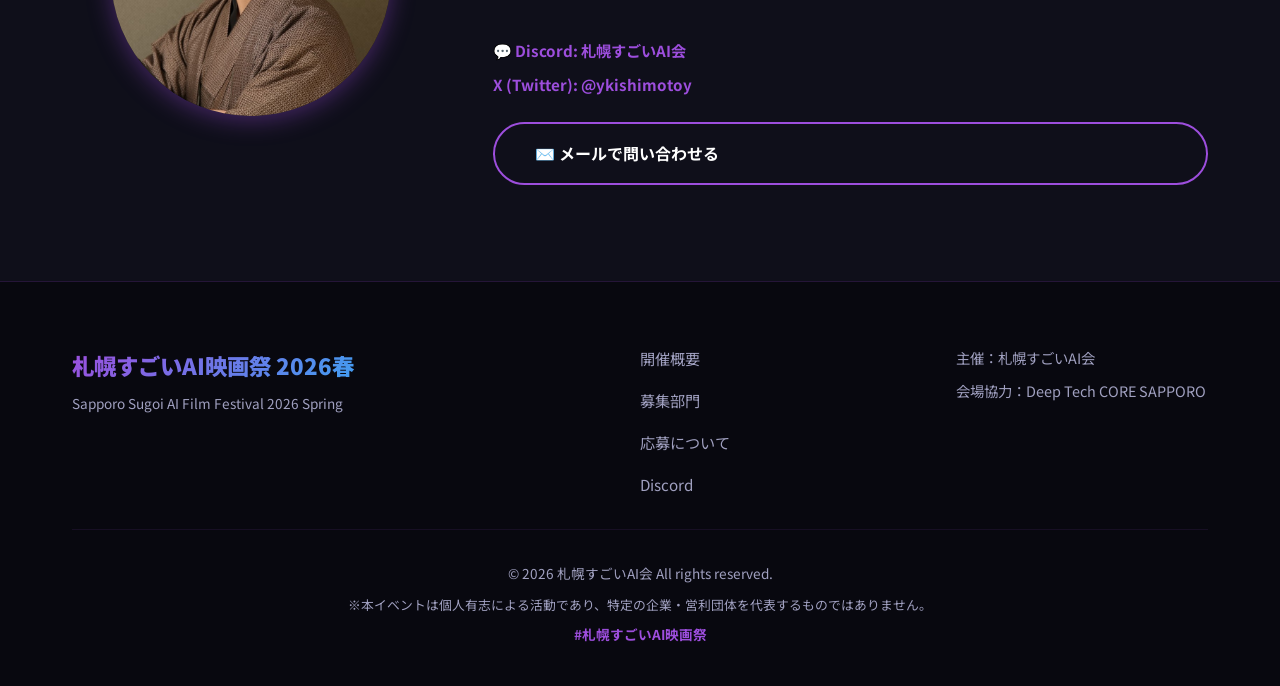
==== commit aee7737a: "delete naraku" ====
--- a/index.html
+++ b/index.html
@@ -167,11 +167,6 @@
                             <td data-label="上映目安時刻">9:00</td>
                         </tr>
                         <tr>
-                            <td data-label="作品名">奈落 -The Abyss, Nameless-</td>
-                            <td data-label="クリエイター">AoKi¹⁰⁴</td>
-                            <td data-label="上映目安時刻">9:10</td>
-                        </tr>
-                        <tr>
                             <td data-label="作品名">灰の中の光</td>
                             <td data-label="クリエイター">前田重音　妖精アーヤ　すてら</td>
                             <td data-label="上映目安時刻">9:20</td>
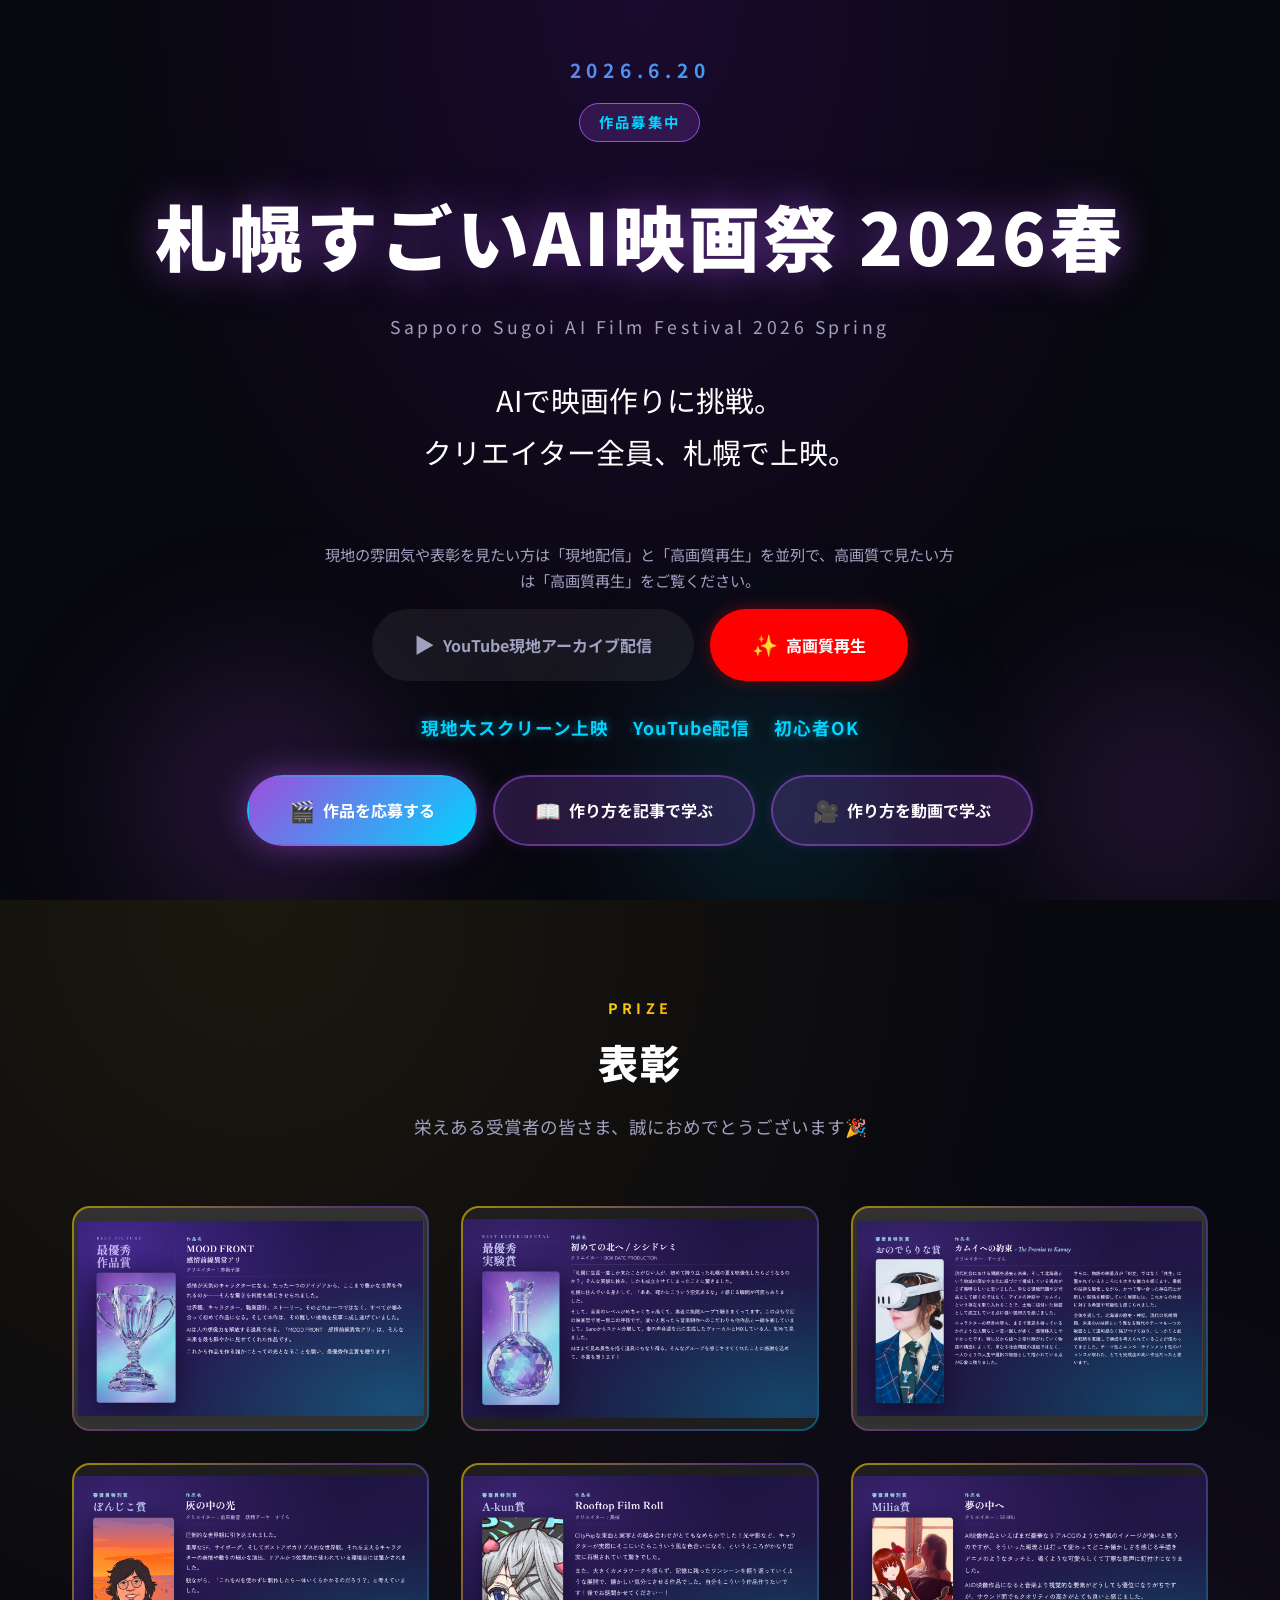
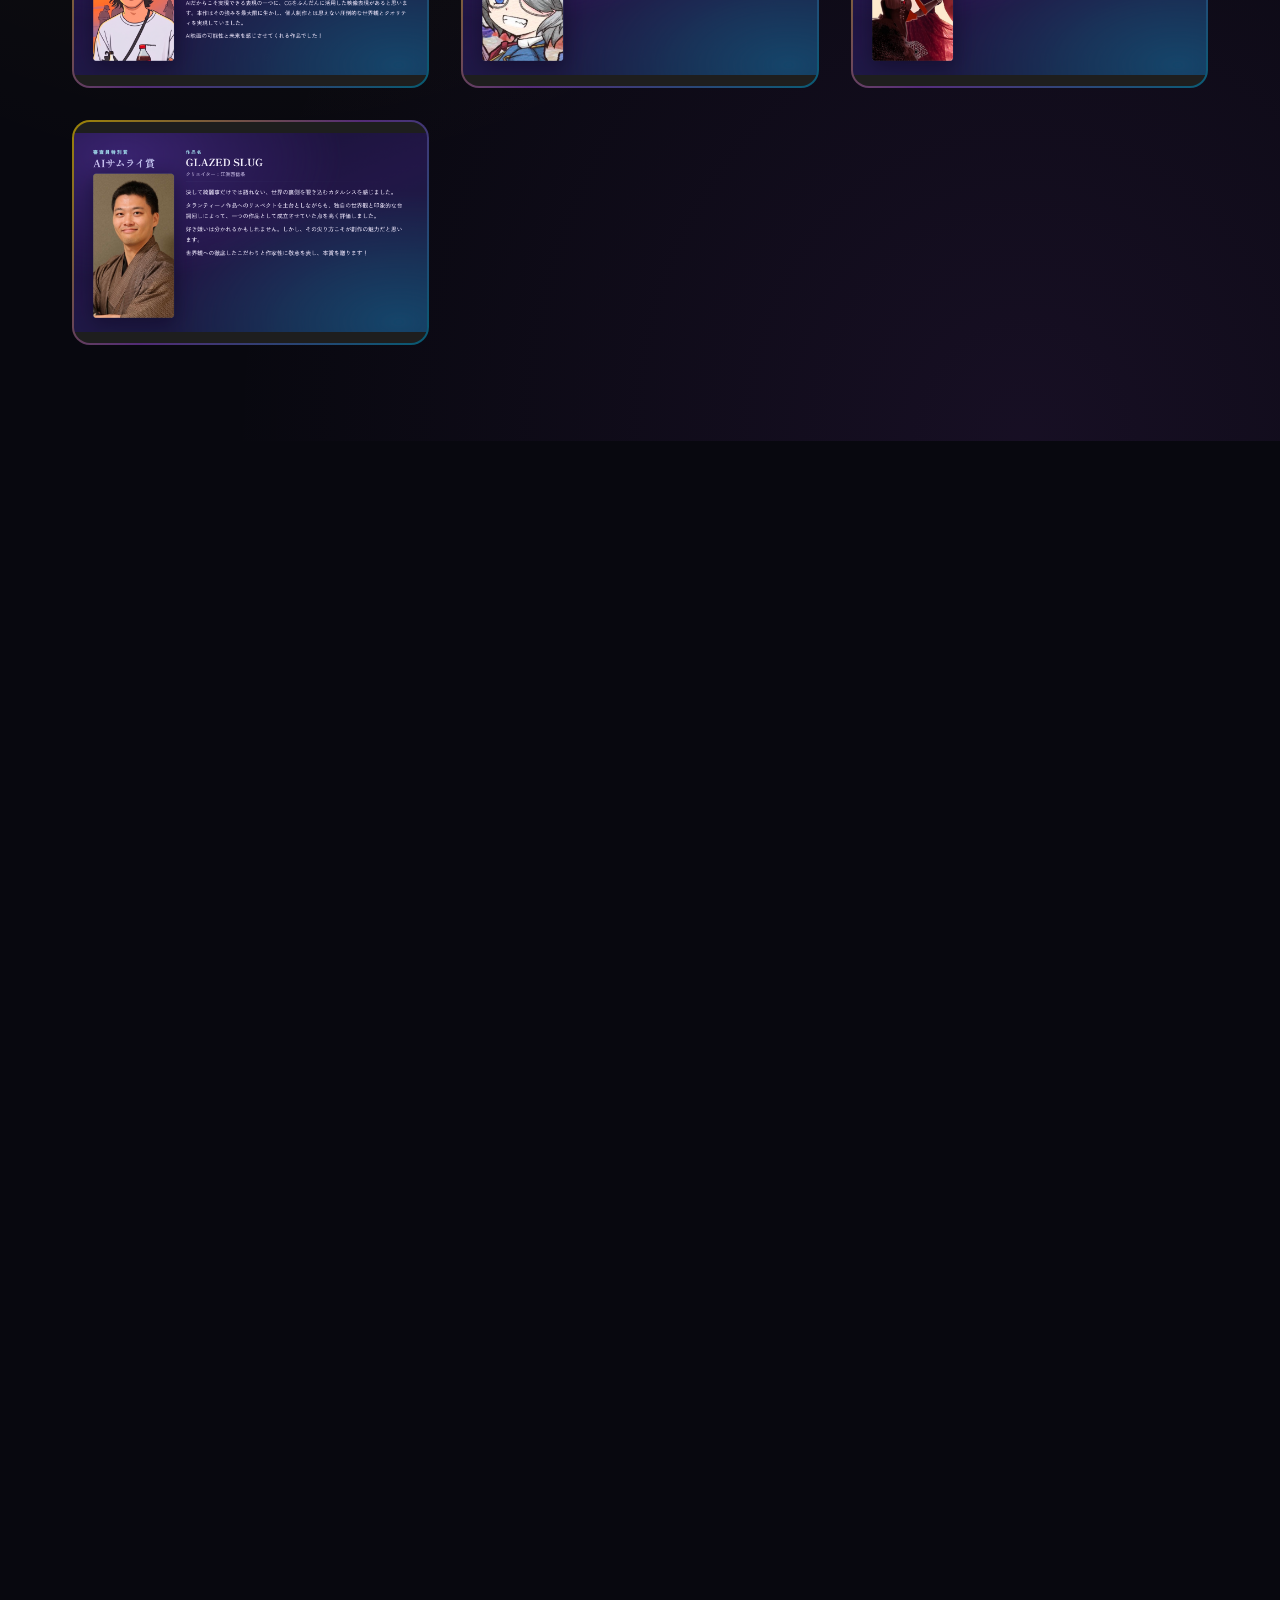
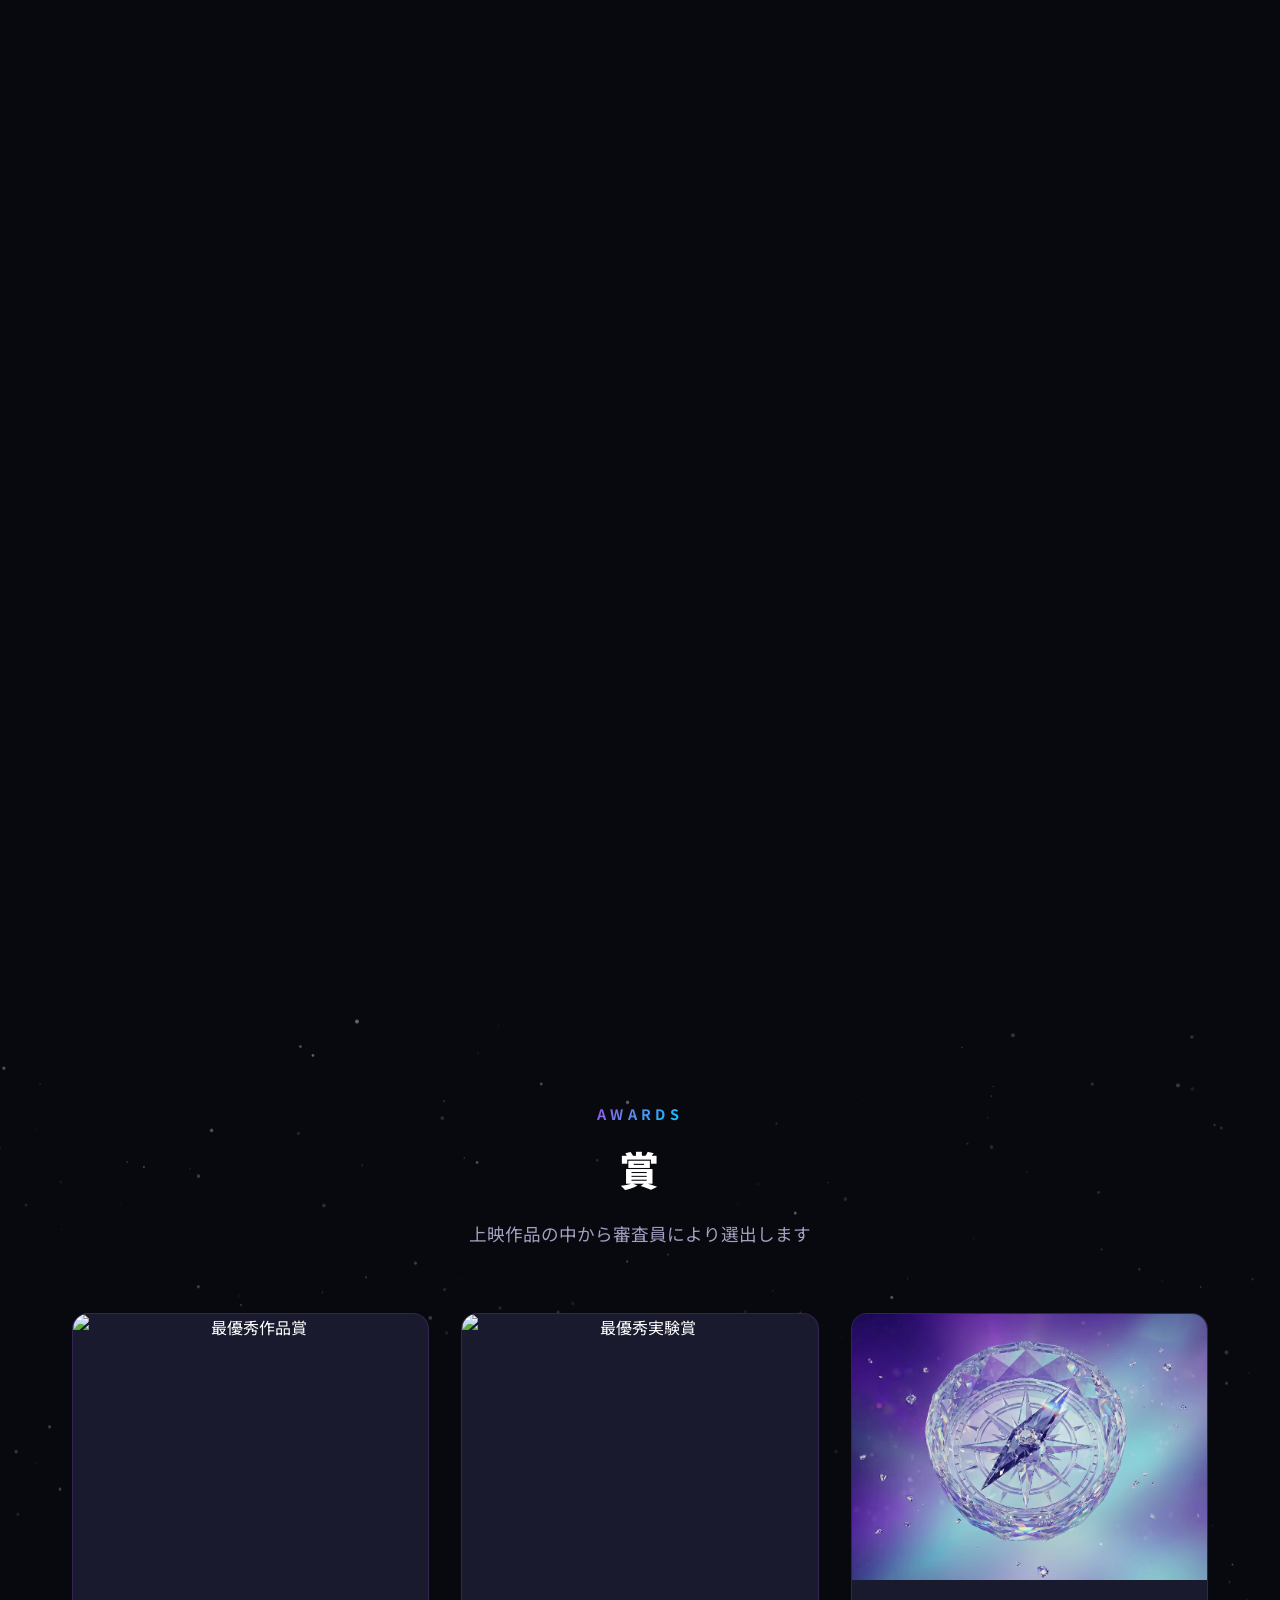
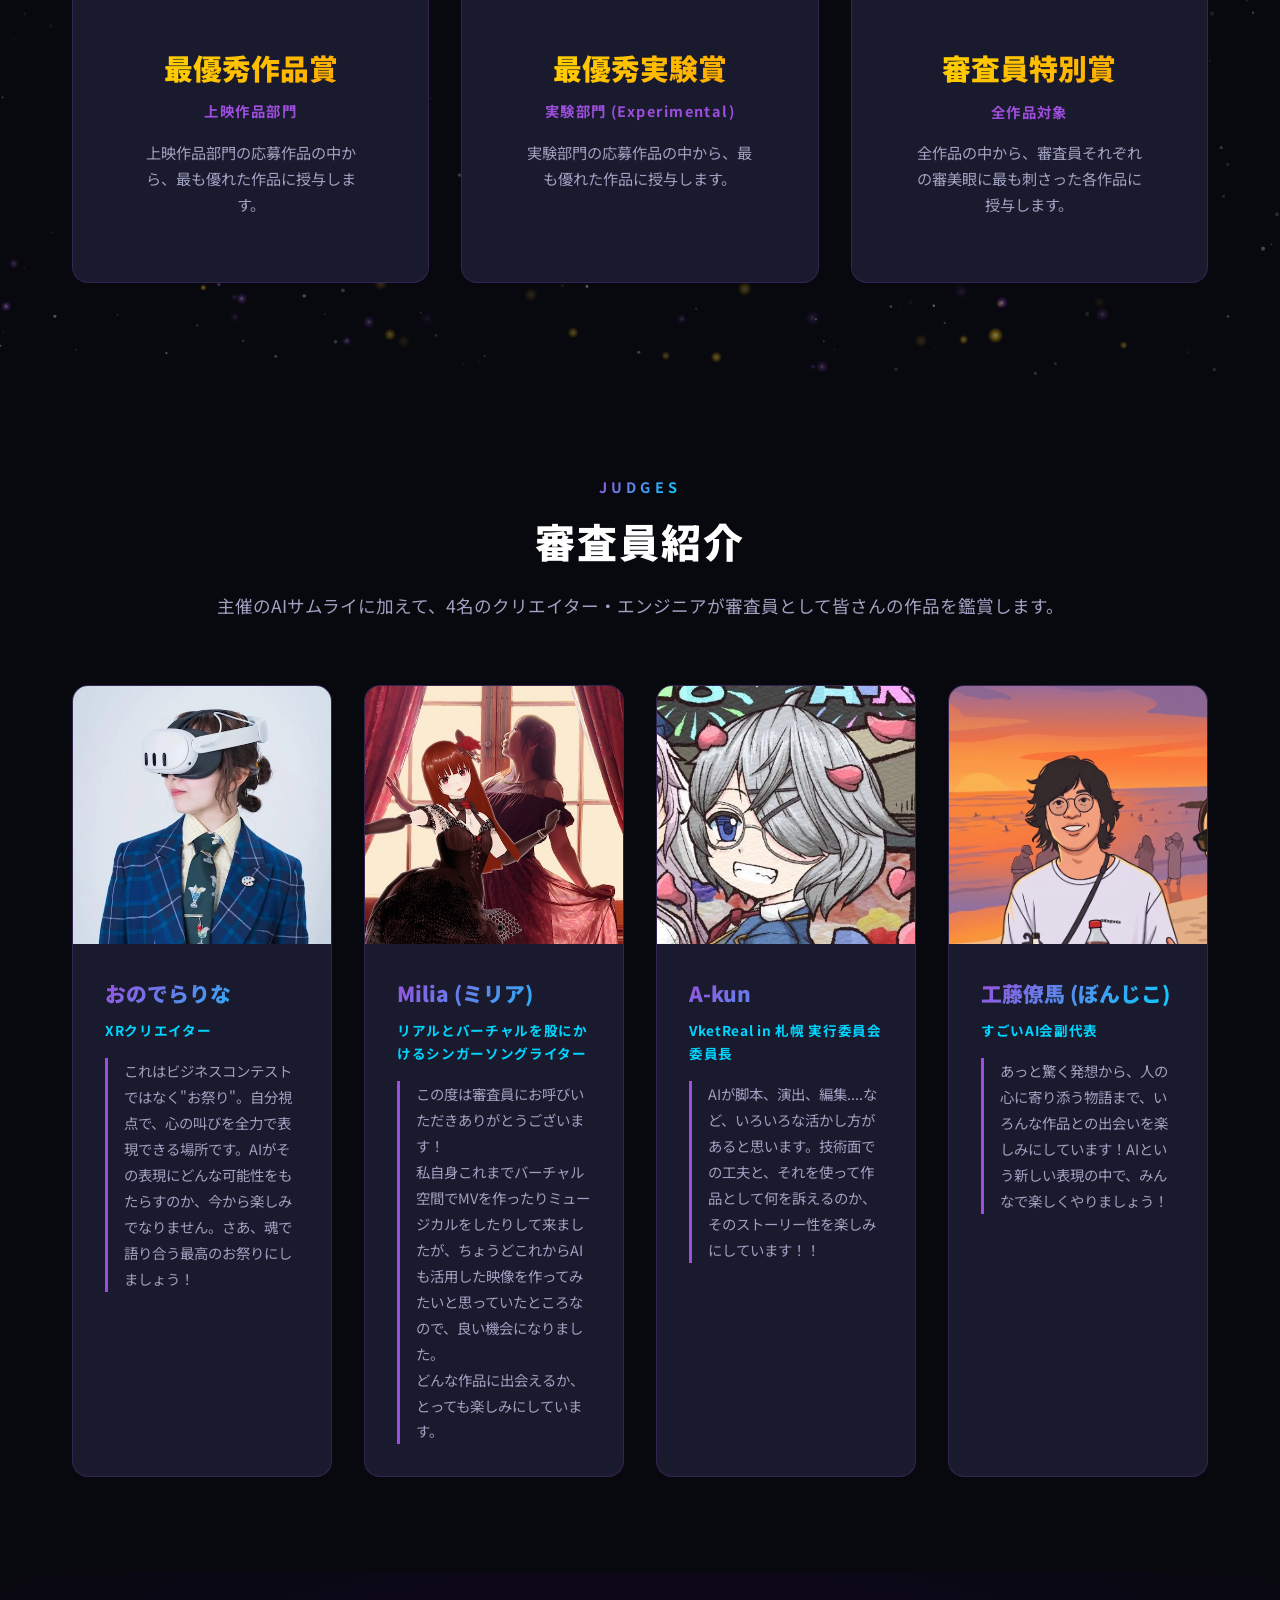
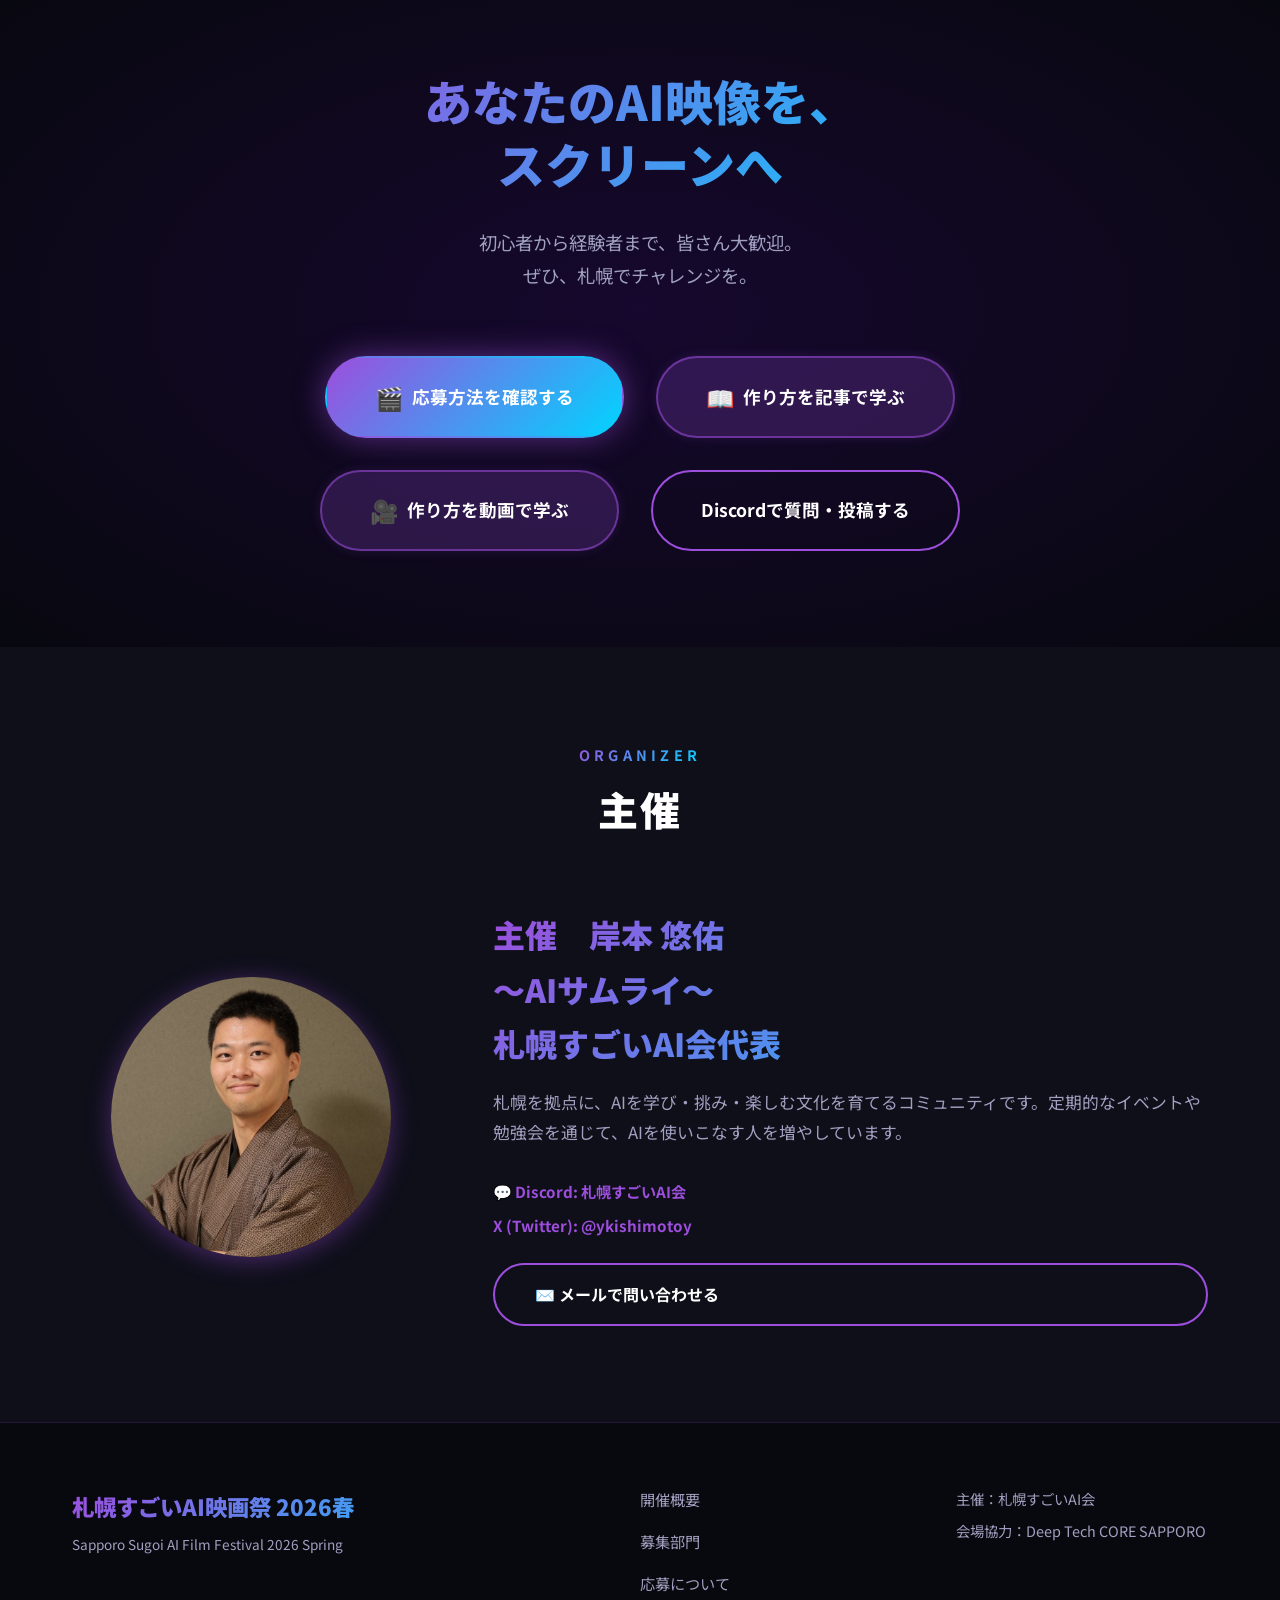
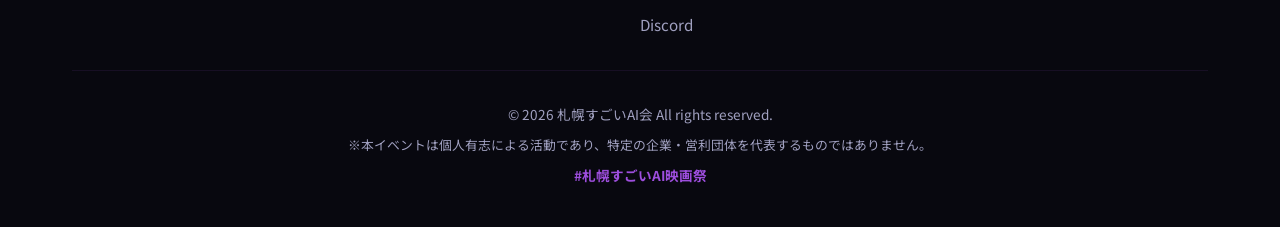
==== commit d66ebbb1: "add prizes" ====
--- a/index.html
+++ b/index.html
@@ -53,14 +53,13 @@
                 <div class="hero-watch-buttons">
                     <a href="https://www.youtube.com/live/_JI1L0pN5cI" target="_blank" rel="noopener noreferrer" class="btn btn-youtube">
                         <span class="btn-icon">▶</span>
-                        <span class="btn-text">YouTube現地配信</span>
+                        <span class="btn-text">YouTube現地アーカイブ配信</span>
                     </a>
                     <a href="https://www.youtube.com/playlist?list=PL9Exuj7BppzFbWdxHEOd05Y4pxidMPPRA" target="_blank" rel="noopener noreferrer" class="btn btn-hd">
                         <span class="btn-icon">✨</span>
                         <span class="btn-text">高画質再生</span>
                     </a>
                 </div>
-                <p class="hero-watch-caption">※オンライン配信は当日9:00から有効になります。</p>
             </div>
             <div class="hero-info-badge">
                 <span>現地大スクリーン上映</span>
@@ -80,6 +79,56 @@
                     <span class="btn-icon">🎥</span>
                     <span class="btn-text">作り方を動画で学ぶ</span>
                 </a>
+            </div>
+        </div>
+    </section>
+
+    <!-- Prize / Awards Gallery Section -->
+    <section id="prize" class="section prize">
+        <div class="container">
+            <div class="section-header">
+                <h2 class="section-title">
+                    <span class="title-en">PRIZE</span>
+                    <span class="title-ja">表彰</span>
+                </h2>
+                <p class="section-description">栄えある受賞者の皆さま、誠におめでとうございます🎉</p>
+            </div>
+            <div class="prize-grid">
+                <div class="prize-card">
+                    <div class="prize-card-inner">
+                        <img src="images/prize1.png" alt="表彰 1" loading="lazy">
+                    </div>
+                </div>
+                <div class="prize-card">
+                    <div class="prize-card-inner">
+                        <img src="images/prize2.png" alt="表彰 2" loading="lazy">
+                    </div>
+                </div>
+                <div class="prize-card">
+                    <div class="prize-card-inner">
+                        <img src="images/prize3.png" alt="表彰 3" loading="lazy">
+                    </div>
+                </div>
+                <div class="prize-card">
+                    <div class="prize-card-inner">
+                        <img src="images/prize4.png" alt="表彰 4" loading="lazy">
+                    </div>
+                </div>
+                <div class="prize-card">
+                    <div class="prize-card-inner">
+                        <img src="images/prize5.png" alt="表彰 5" loading="lazy">
+                    </div>
+                </div>
+                <div class="prize-card">
+                    <div class="prize-card-inner">
+                        <img src="images/prize6.png" alt="表彰 6" loading="lazy">
+                    </div>
+                </div>
+                <div class="prize-card">
+                    <div class="prize-card-inner">
+                        <img src="images/prize7.png" alt="表彰 7" loading="lazy">
+                    </div>
+                </div>
             </div>
         </div>
     </section>
--- a/style.css
+++ b/style.css
@@ -94,6 +94,153 @@
     font-size: 1.1rem;
 }
 
+/* ─── Prize / Awards Gallery Section ─── */
+.prize {
+    position: relative;
+    background:
+        radial-gradient(ellipse at 20% 0%, rgba(255, 215, 0, 0.08) 0%, transparent 55%),
+        radial-gradient(ellipse at 80% 100%, rgba(157, 78, 221, 0.1) 0%, transparent 55%),
+        var(--dark-bg);
+    overflow: hidden;
+}
+
+.prize .title-en {
+    background: linear-gradient(135deg, var(--film-gold), #ffae00);
+    -webkit-background-clip: text;
+    -webkit-text-fill-color: transparent;
+    background-clip: text;
+}
+
+.prize-grid {
+    display: grid;
+    grid-template-columns: repeat(3, 1fr);
+    gap: var(--spacing-md);
+    margin-top: var(--spacing-lg);
+}
+
+.prize-card {
+    position: relative;
+    border-radius: 18px;
+    padding: 2px;
+    background: linear-gradient(135deg, rgba(255, 215, 0, 0.6), rgba(157, 78, 221, 0.5), rgba(0, 212, 255, 0.4));
+    transition: transform 0.35s ease, box-shadow 0.35s ease;
+}
+
+.prize-card:hover {
+    transform: translateY(-8px);
+    box-shadow: 0 18px 40px rgba(255, 215, 0, 0.18), 0 0 30px rgba(157, 78, 221, 0.25);
+}
+
+.prize-card-inner {
+    position: relative;
+    border-radius: 16px;
+    overflow: hidden;
+    background: var(--dark-surface);
+}
+
+.prize-card-inner::after {
+    /* celebratory shine sweep */
+    content: "";
+    position: absolute;
+    top: 0;
+    left: -75%;
+    width: 50%;
+    height: 100%;
+    background: linear-gradient(120deg, transparent, rgba(255, 255, 255, 0.25), transparent);
+    transform: skewX(-20deg);
+    transition: left 0.6s ease;
+    pointer-events: none;
+}
+
+.prize-card:hover .prize-card-inner::after {
+    left: 130%;
+}
+
+.prize-card-inner img {
+    display: block;
+    width: 100%;
+    height: auto;
+    cursor: zoom-in;
+    transition: transform 0.45s ease;
+}
+
+/* ─── Prize Lightbox ─── */
+.prize-lightbox {
+    position: fixed;
+    inset: 0;
+    z-index: 2000;
+    display: flex;
+    align-items: center;
+    justify-content: center;
+    padding: 4vw;
+    background: rgba(0, 0, 0, 0.88);
+    backdrop-filter: blur(6px);
+    opacity: 0;
+    visibility: hidden;
+    transition: opacity 0.3s ease, visibility 0.3s ease;
+    cursor: zoom-out;
+}
+
+.prize-lightbox.is-open {
+    opacity: 1;
+    visibility: visible;
+}
+
+.prize-lightbox img {
+    max-width: 100%;
+    max-height: 90vh;
+    border-radius: 12px;
+    box-shadow: 0 24px 60px rgba(0, 0, 0, 0.6), 0 0 40px rgba(157, 78, 221, 0.3);
+    transform: scale(0.92);
+    transition: transform 0.3s ease;
+}
+
+.prize-lightbox.is-open img {
+    transform: scale(1);
+}
+
+.prize-lightbox-close {
+    position: absolute;
+    top: 1.2rem;
+    right: 1.5rem;
+    width: 44px;
+    height: 44px;
+    display: flex;
+    align-items: center;
+    justify-content: center;
+    font-size: 1.8rem;
+    line-height: 1;
+    color: #fff;
+    background: rgba(255, 255, 255, 0.1);
+    border: 1px solid rgba(255, 255, 255, 0.25);
+    border-radius: 50%;
+    cursor: pointer;
+    transition: background 0.2s ease;
+}
+
+.prize-lightbox-close:hover {
+    background: rgba(255, 255, 255, 0.25);
+}
+
+.prize-card:hover .prize-card-inner img {
+    transform: scale(1.05);
+}
+
+/* Tablet: 2 columns */
+@media (max-width: 1024px) {
+    .prize-grid {
+        grid-template-columns: repeat(2, 1fr);
+    }
+}
+
+/* Mobile: 1 column */
+@media (max-width: 640px) {
+    .prize-grid {
+        grid-template-columns: 1fr;
+        gap: var(--spacing-sm);
+    }
+}
+
 /* ─── Hero Section ─── */
 .hero {
     min-height: 100vh;
@@ -290,27 +437,26 @@
 }
 
 .btn-youtube {
+    background: rgba(255, 255, 255, 0.06);
+    color: var(--text-secondary);
+    border: 1px solid rgba(255, 255, 255, 0.2);
+}
+
+.btn-youtube:hover {
+    background: rgba(255, 255, 255, 0.12);
+    color: var(--text-primary);
+    transform: translateY(-3px);
+}
+
+.btn-hd {
     background: #FF0000;
     color: #ffffff;
     box-shadow: 0 0 16px rgba(255, 0, 0, 0.35);
 }
 
-.btn-youtube:hover {
+.btn-hd:hover {
     background: #cc0000;
     box-shadow: 0 0 28px rgba(255, 0, 0, 0.55);
-    transform: translateY(-3px);
-}
-
-.btn-hd {
-    background: transparent;
-    color: var(--text-primary);
-    border: 2px solid var(--film-cyan);
-    box-shadow: 0 0 12px rgba(0, 212, 255, 0.2);
-}
-
-.btn-hd:hover {
-    background: rgba(0, 212, 255, 0.12);
-    box-shadow: 0 0 24px rgba(0, 212, 255, 0.4);
     transform: translateY(-3px);
 }
 
